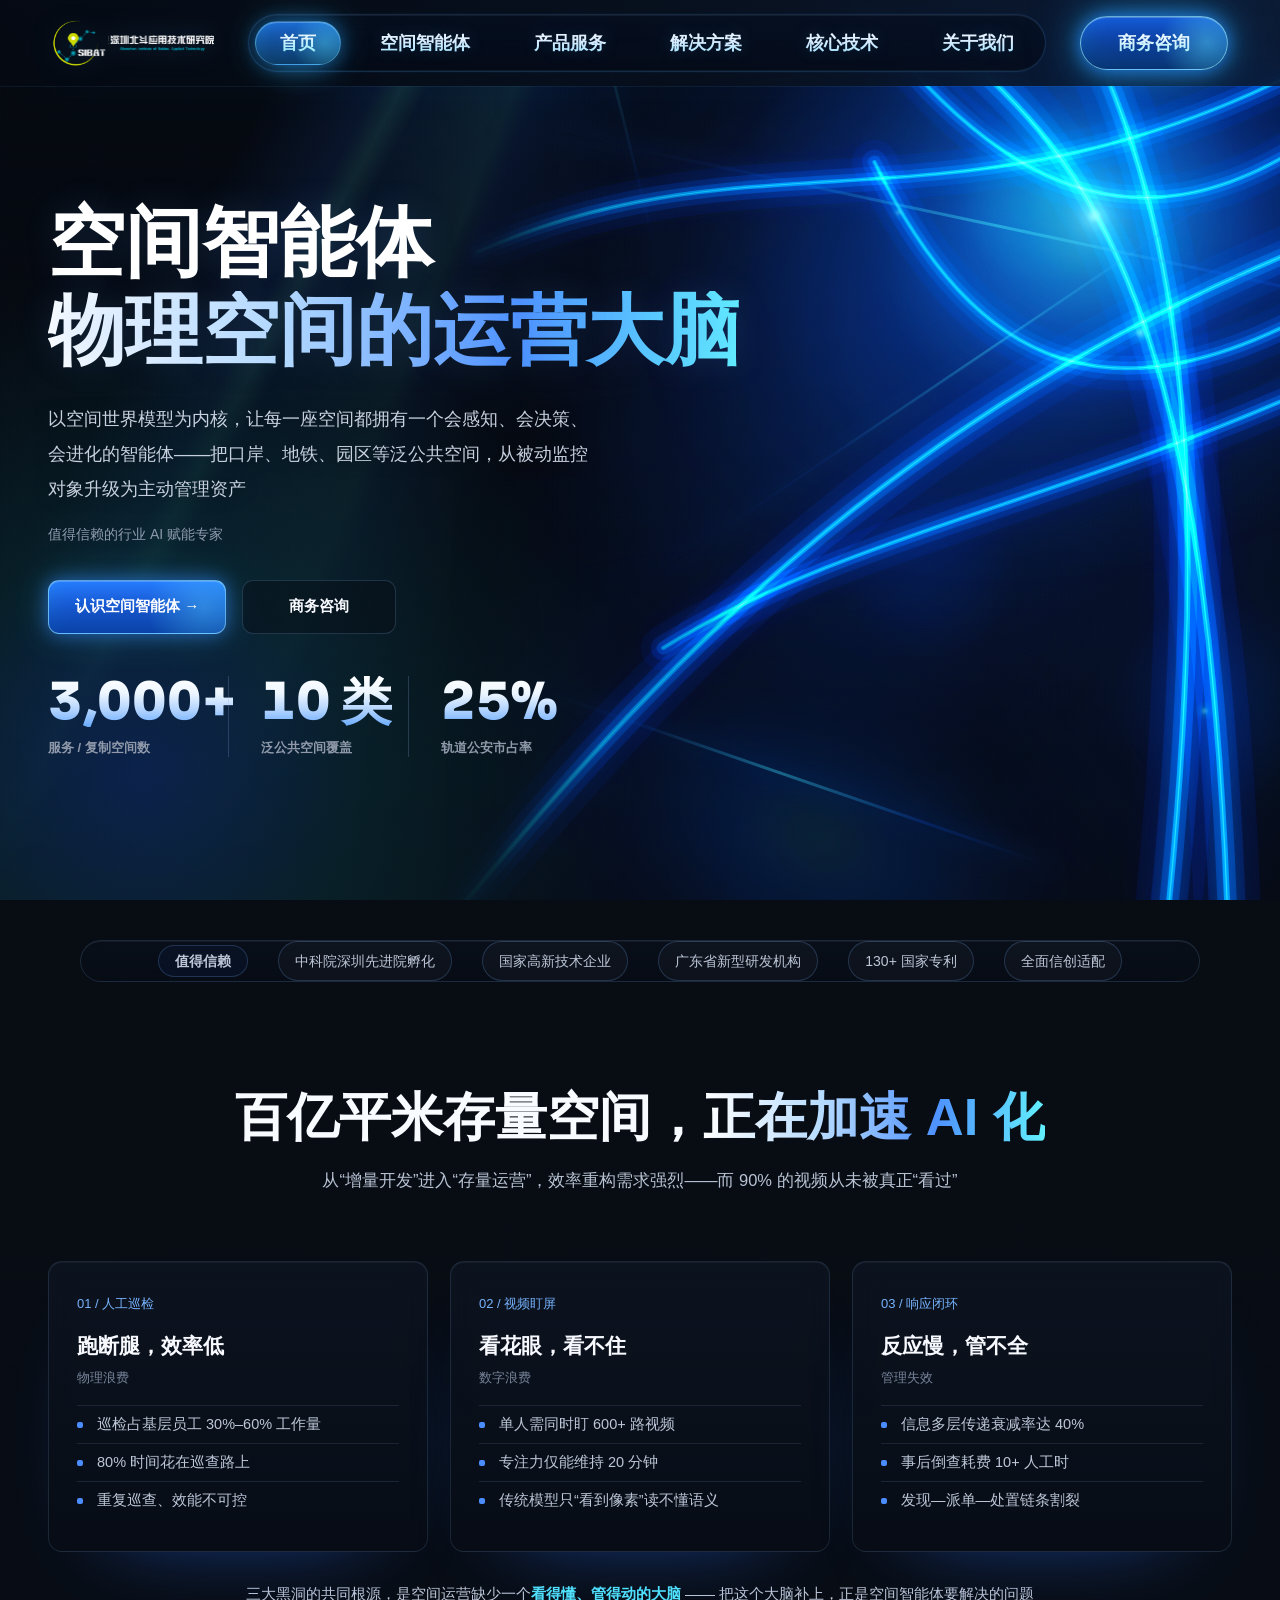
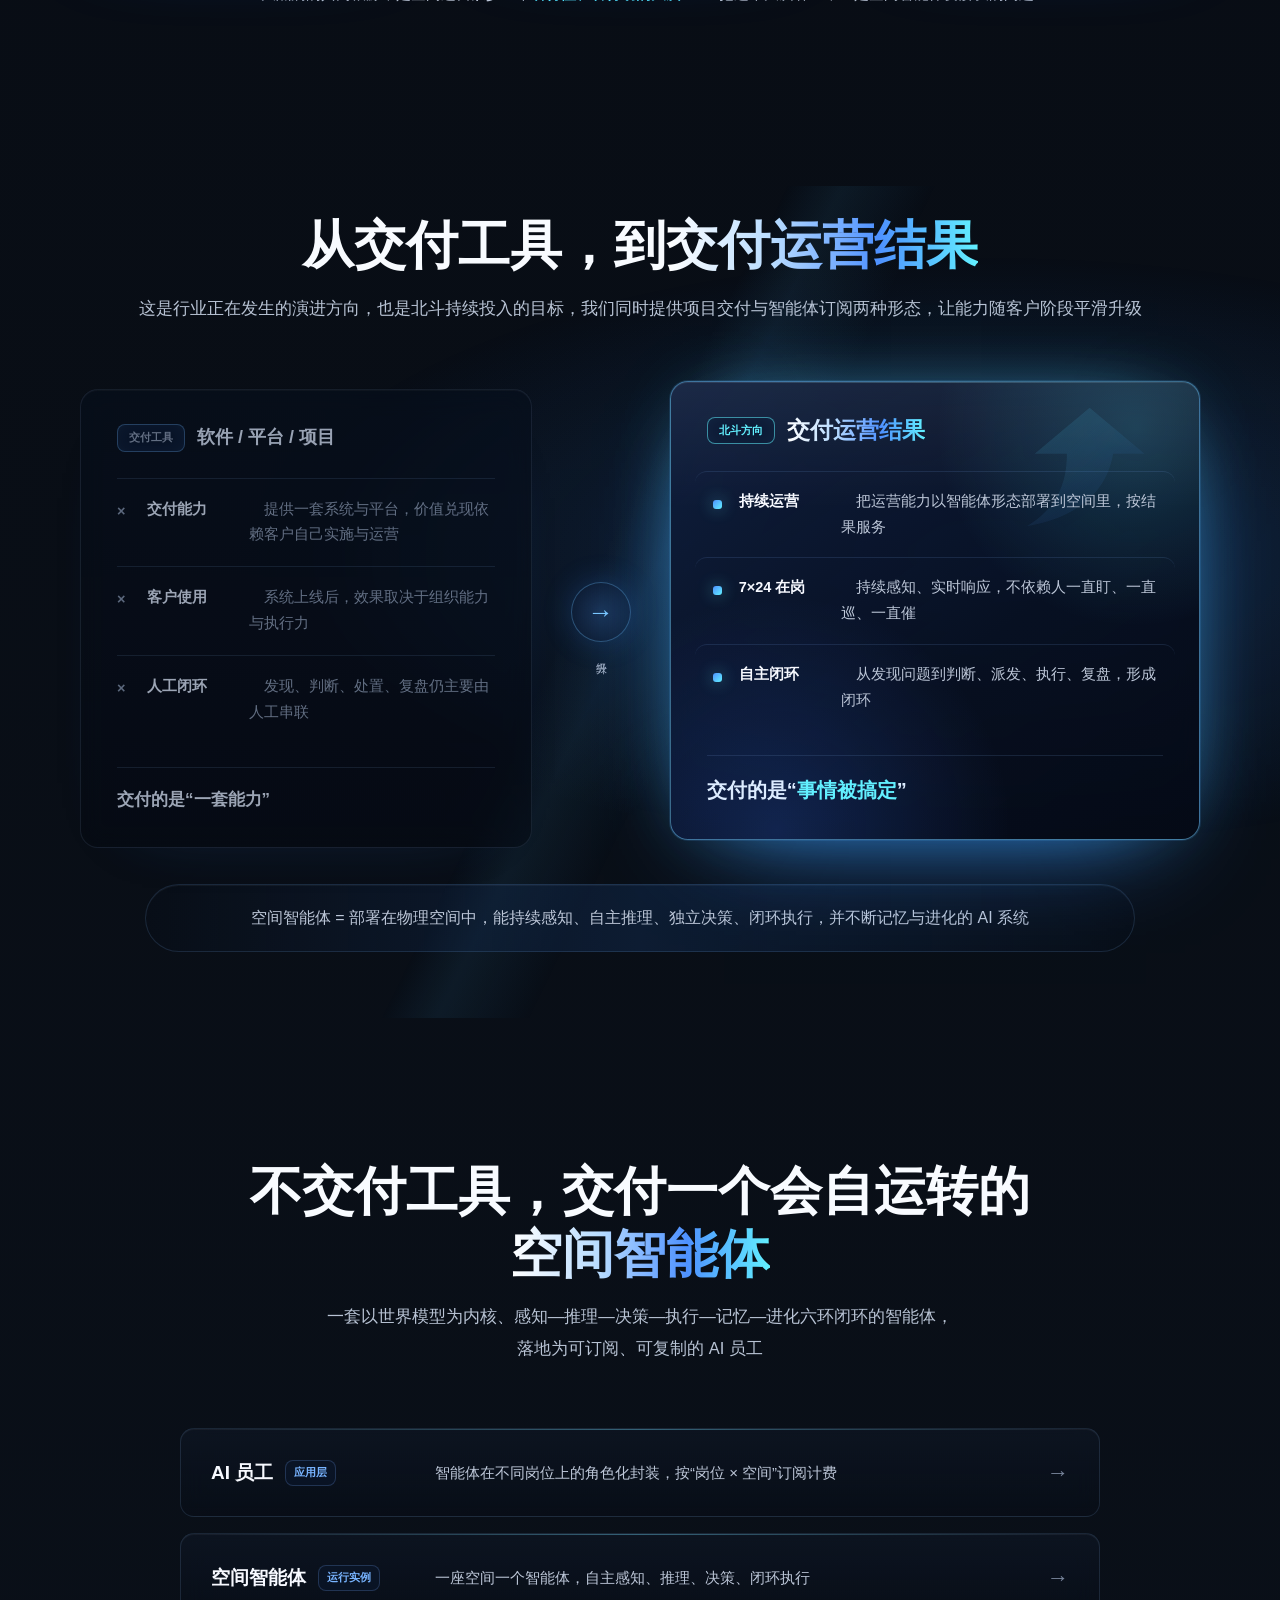
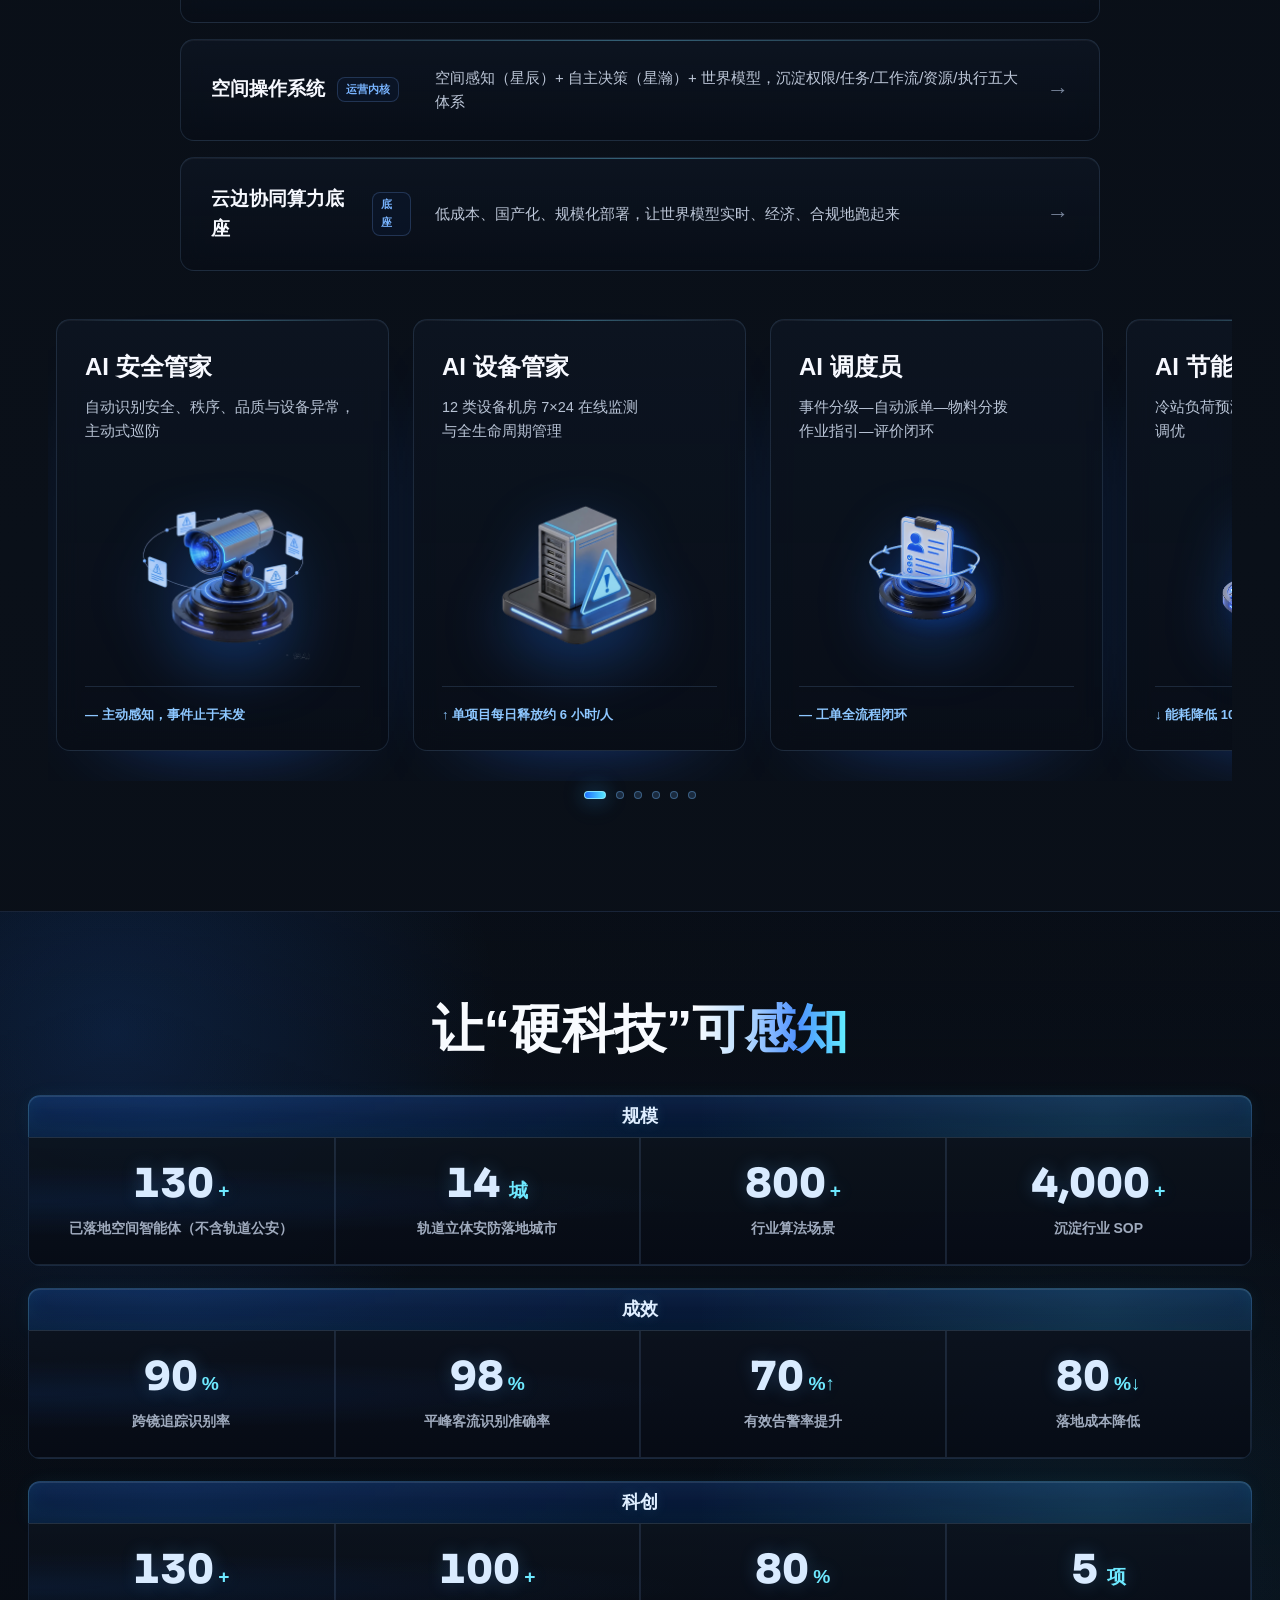
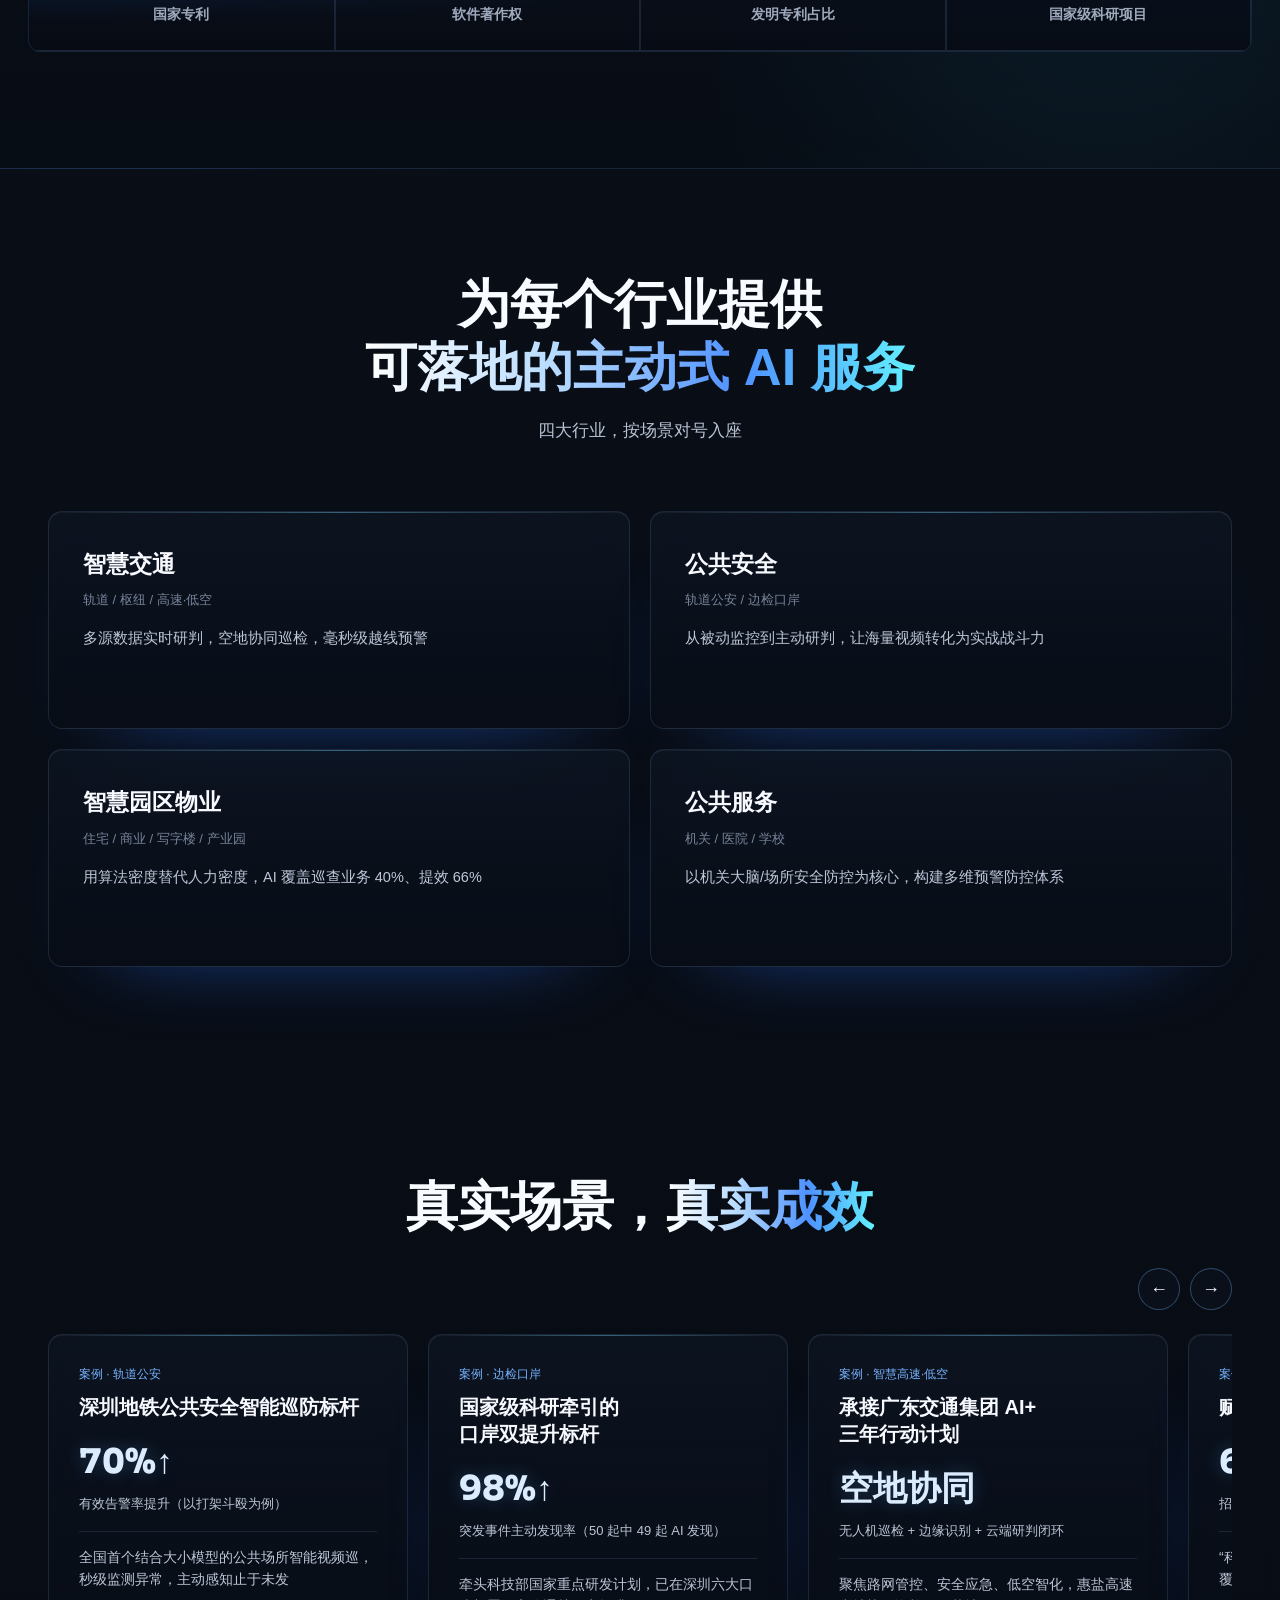
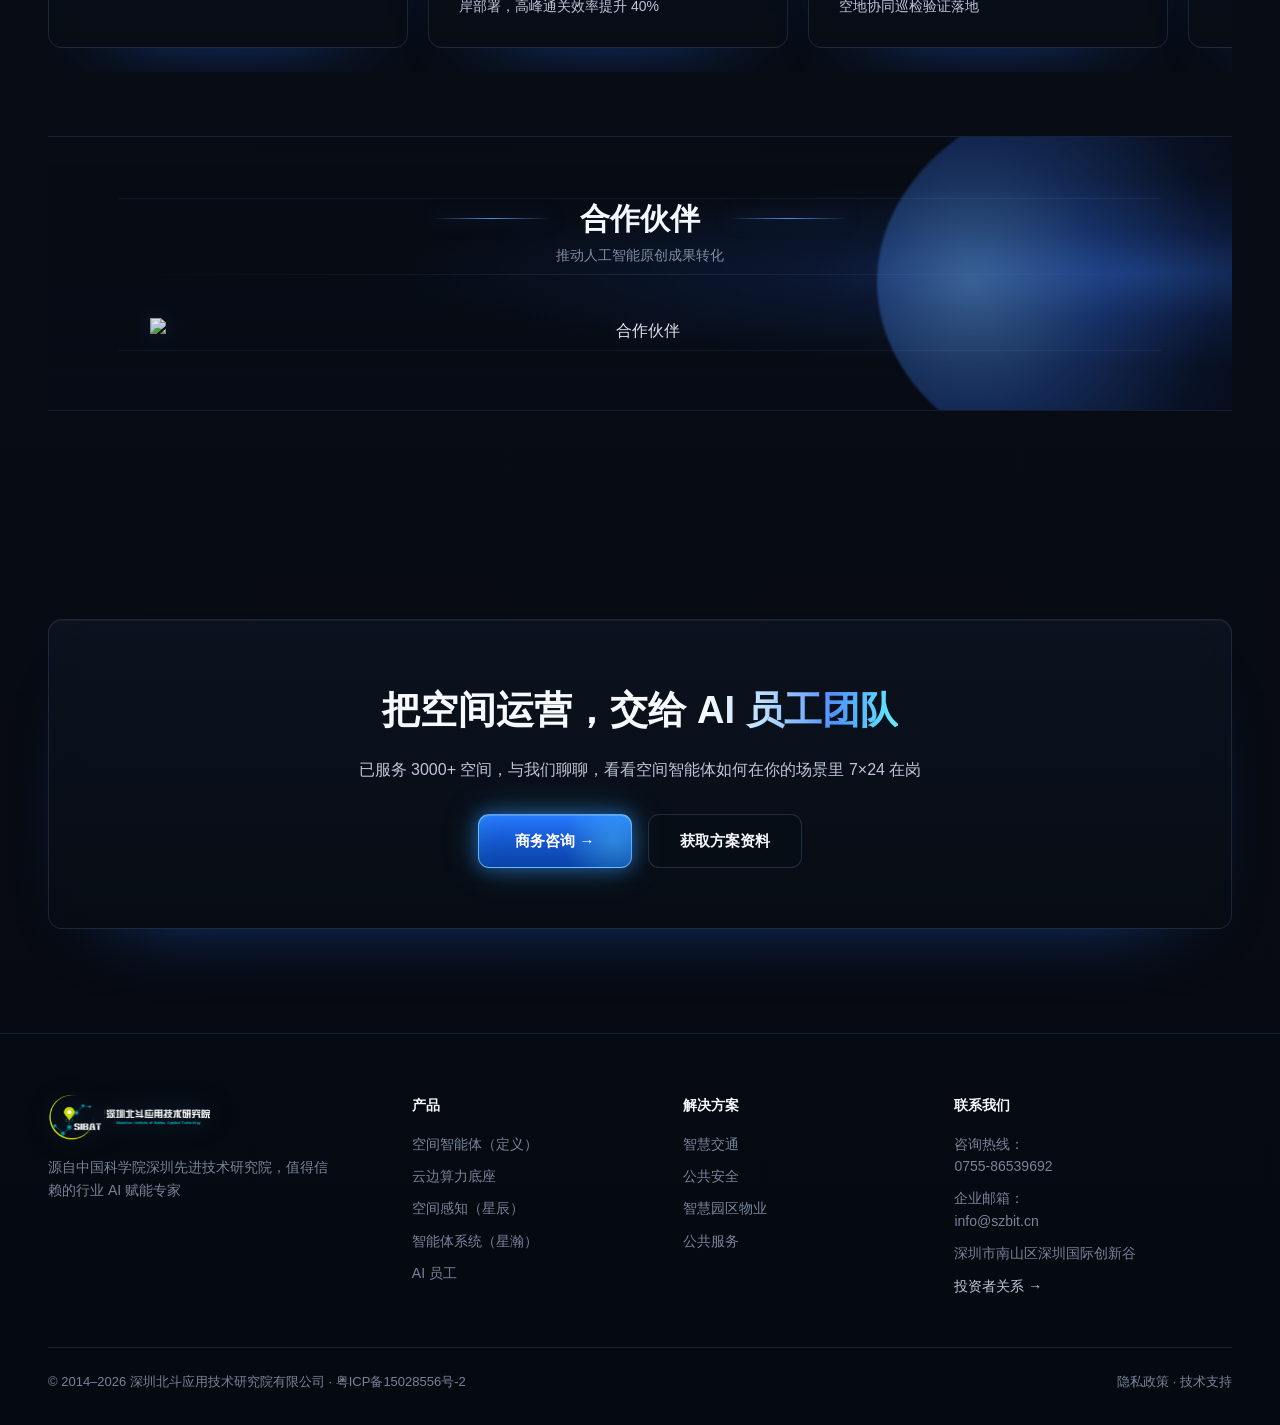
==== index.html @ fc3422ca "Restore partner logo colors" ====
<!DOCTYPE html>
<html lang="zh-CN">
<head>
<meta charset="UTF-8">
<meta name="viewport" content="width=device-width, initial-scale=1.0">
<title>北斗智能 · 空间智能体 | 值得信赖的行业 AI 赋能专家</title>
<meta name="description" content="北斗聚焦空间智能体与行业 AI 员工，面向智慧交通、公共安全、智慧园区物业、公共服务等场景，提供可落地的主动式空间运营智能服务">
<meta name="robots" content="index,follow">
<meta name="theme-color" content="#070b16">
<meta property="og:title" content="北斗智能 · 空间智能体">
<meta property="og:description" content="面向物理空间运营的 AI 生产力：感知、推理、决策、执行与持续进化">
<meta property="og:type" content="website">
<meta name="twitter:card" content="summary_large_image">
<link rel="preconnect" href="https://fonts.googleapis.com">
<link rel="preconnect" href="https://fonts.gstatic.com" crossorigin>
<link href="https://fonts.googleapis.com/css2?family=Noto+Sans+SC:wght@300;400;500;700;900&family=Sora:wght@400;600;700;800&family=JetBrains+Mono:wght@500;700&display=swap" rel="stylesheet">
<style>
:root{
  --bg:#070b16;
  --bg-2:#0b1224;
  --panel:#0e1730;
  --panel-2:#111c3a;
  --line:rgba(120,150,220,.14);
  --line-2:rgba(120,150,220,.28);
  --ink:#eaf0ff;
  --ink-soft:#9fb0d4;
  --ink-dim:#6b7ba3;
  --blue:#3b7bff;
  --blue-2:#5c9bff;
  --cyan:#22d3ee;
  --glow:rgba(59,123,255,.55);
  --glow-cy:rgba(34,211,238,.45);
  --maxw:1200px;
}
*{margin:0;padding:0;box-sizing:border-box}
html{scroll-behavior:smooth}
body{
  background:var(--bg);
  color:var(--ink);
  font-family:'Noto Sans SC',sans-serif;
  line-height:1.6;
  overflow-x:hidden;
  -webkit-font-smoothing:antialiased;
}
h1,h2,h3,.display{font-family:'Sora','Noto Sans SC',sans-serif;}
.mono{font-family:'JetBrains Mono',monospace;}
a{color:inherit;text-decoration:none}
.wrap{max-width:var(--maxw);margin:0 auto;padding:0 28px}

/* ambient background */
.ambient{position:fixed;inset:0;z-index:0;pointer-events:none;overflow:hidden}
.ambient .orb{position:absolute;border-radius:50%;filter:blur(90px);opacity:.5}
.orb.a{width:620px;height:620px;background:radial-gradient(circle,rgba(59,123,255,.45),transparent 60%);top:-180px;left:-120px}
.orb.b{width:520px;height:520px;background:radial-gradient(circle,rgba(34,211,238,.30),transparent 60%);top:240px;right:-160px}
.grid-bg{position:fixed;inset:0;z-index:0;pointer-events:none;
  background-image:linear-gradient(var(--line) 1px,transparent 1px),linear-gradient(90deg,var(--line) 1px,transparent 1px);
  background-size:64px 64px;mask-image:radial-gradient(ellipse 90% 60% at 50% 0%,#000 30%,transparent 80%);
  opacity:.5}
.content{position:relative;z-index:2}

/* nav */
nav{position:fixed;top:0;left:0;right:0;z-index:50;transition:.35s;
  border-bottom:1px solid transparent}
nav.scrolled{background:rgba(7,11,22,.82);backdrop-filter:blur(16px);border-bottom:1px solid var(--line)}
.nav-in{display:flex;align-items:center;justify-content:space-between;height:72px}
.logo{display:flex;align-items:center;gap:12px;font-family:'Sora';font-weight:800;font-size:20px;letter-spacing:.5px}
.logo .mark{width:34px;height:34px;position:relative;display:grid;place-items:center}
.logo .mark svg{width:34px;height:34px;filter:drop-shadow(0 0 8px var(--glow))}
.logo-img{display:block;width:auto;height:48px;max-width:min(254px,42vw);object-fit:contain}
.logo small{font-size:11px;color:var(--ink-dim);font-weight:500;letter-spacing:2px;font-family:'JetBrains Mono'}
.nav-links{display:flex;gap:34px;align-items:center}
.nav-links a{font-size:15px;color:var(--ink-soft);transition:.2s;position:relative;font-weight:500;cursor:pointer}
.nav-links a:hover{color:var(--ink)}
.nav-links a::after{content:"";position:absolute;left:0;bottom:-6px;height:2px;width:0;background:linear-gradient(90deg,var(--blue),var(--cyan));transition:.25s}
.nav-links a:hover::after{width:100%}
.btn{display:inline-flex;align-items:center;gap:8px;font-family:'Sora';font-weight:600;border-radius:10px;cursor:pointer;border:none;transition:.25s;font-size:15px}
.btn:focus-visible,a:focus-visible,input:focus-visible,select:focus-visible{outline:2px solid var(--cyan);outline-offset:3px}
.btn-primary{background:linear-gradient(135deg,var(--blue),#2b5fd6);color:#fff;padding:11px 22px;box-shadow:0 0 0 1px rgba(92,155,255,.4),0 8px 30px -8px var(--glow)}
.btn-primary:hover{transform:translateY(-2px);box-shadow:0 0 0 1px rgba(92,155,255,.6),0 14px 40px -8px var(--glow)}
.btn-ghost{background:rgba(255,255,255,.04);color:var(--ink);padding:11px 22px;border:1px solid var(--line-2)}
.btn-ghost:hover{background:rgba(255,255,255,.08);border-color:var(--blue-2)}
.nav-cta{display:flex;gap:14px;align-items:center}

/* hero */
.hero{position:relative;padding:170px 0 90px;min-height:96vh;display:flex;align-items:center}
.hero-grid{display:grid;grid-template-columns:1.05fr .95fr;gap:50px;align-items:center;width:100%}
.eyebrow{display:inline-flex;align-items:center;gap:10px;font-family:'JetBrains Mono';font-size:12.5px;letter-spacing:1px;color:var(--cyan);
  border:1px solid var(--line-2);padding:7px 14px;border-radius:100px;background:rgba(34,211,238,.06);margin-bottom:26px}
.eyebrow .dot{width:7px;height:7px;border-radius:50%;background:var(--cyan);box-shadow:0 0 10px var(--glow-cy);animation:pulse 2s infinite}
@keyframes pulse{0%,100%{opacity:1}50%{opacity:.35}}
.hero h1{font-size:clamp(38px,5vw,62px);line-height:1.08;font-weight:800;letter-spacing:-.5px}
.hero h1 .grad{background:linear-gradient(120deg,#fff 10%,var(--blue-2) 55%,var(--cyan));-webkit-background-clip:text;background-clip:text;color:transparent}
.hero .sub{font-size:18px;color:var(--ink-soft);margin:26px 0 12px;max-width:540px;line-height:1.75}
.hero .slogan{font-family:'JetBrains Mono';color:var(--ink-dim);font-size:14px;letter-spacing:1px;margin-bottom:34px}
.hero-cta{display:flex;gap:16px;flex-wrap:wrap}
.hero-stats{display:flex;gap:34px;margin-top:46px;padding-top:28px;border-top:1px solid var(--line)}
.hero-stats .s b{font-family:'Sora';font-size:30px;font-weight:800;display:block;background:linear-gradient(120deg,#fff,var(--blue-2));-webkit-background-clip:text;background-clip:text;color:transparent}
.hero-stats .s span{font-size:13px;color:var(--ink-dim)}

/* hero visual — engine diagram */
.engine{position:relative;aspect-ratio:1;max-width:480px;margin-left:auto}
.engine .ring{position:absolute;inset:0;border-radius:50%;border:1px solid var(--line-2)}
.engine .ring.r2{inset:48px;border-style:dashed;animation:spin 38s linear infinite}
.engine .ring.r3{inset:96px;border-color:rgba(34,211,238,.2);animation:spin 26s linear infinite reverse}
@keyframes spin{to{transform:rotate(360deg)}}
.engine .core{position:absolute;inset:140px;border-radius:50%;
  background:radial-gradient(circle at 35% 30%,var(--panel-2),#0a1228 80%);
  border:1px solid var(--line-2);display:grid;place-content:center;text-align:center;
  box-shadow:inset 0 0 40px rgba(59,123,255,.25),0 0 60px -10px var(--glow)}
.engine .core b{font-family:'Sora';font-weight:800;font-size:22px;display:block}
.engine .core span{font-size:12px;color:var(--cyan);font-family:'JetBrains Mono'}
.node{position:absolute;display:flex;flex-direction:column;align-items:center;gap:6px;width:88px;text-align:center}
.node .chip{width:54px;height:54px;border-radius:14px;background:var(--panel);border:1px solid var(--line-2);display:grid;place-items:center;
  box-shadow:0 8px 24px -10px rgba(0,0,0,.6);transition:.3s}
.node .chip svg{width:26px;height:26px;stroke:var(--blue-2)}
.node:hover .chip{border-color:var(--cyan);box-shadow:0 0 24px -4px var(--glow-cy);transform:translateY(-3px)}
.node small{font-size:12px;color:var(--ink-soft)}
.node.n1{top:-6px;left:50%;transform:translateX(-50%)}
.node.n2{top:24%;right:-26px}
.node.n3{bottom:24%;right:-26px}
.node.n4{bottom:-6px;left:50%;transform:translateX(-50%)}
.node.n5{bottom:24%;left:-26px}
.node.n6{top:24%;left:-26px}

/* sections */
section{padding:92px 0;position:relative}
.sec-head{text-align:center;max-width:720px;margin:0 auto 56px}
.sec-tag{font-family:'JetBrains Mono';font-size:13px;letter-spacing:2px;color:var(--cyan);text-transform:uppercase;margin-bottom:16px;display:block}
.sec-head h2{font-size:clamp(28px,3.4vw,40px);font-weight:800;letter-spacing:-.5px;line-height:1.2}
.sec-head p{color:var(--ink-soft);margin-top:16px;font-size:16.5px}
.eyebrow,.sec-tag,.section-label,.def-card .dlabel{display:none!important}

/* trust bar */
.trust{padding:38px 0;border-top:1px solid var(--line);border-bottom:1px solid var(--line);background:rgba(11,18,36,.5)}
.trust-row{display:flex;flex-wrap:wrap;gap:14px 30px;align-items:center;justify-content:center}
.trust .label{font-family:'JetBrains Mono';font-size:12px;color:var(--ink-dim);letter-spacing:1px;margin-right:8px}
.badge{font-size:14px;color:var(--ink-soft);padding:8px 16px;border:1px solid var(--line);border-radius:8px;background:rgba(255,255,255,.02);transition:.25s}
.badge:hover{border-color:var(--line-2);color:var(--ink);transform:translateY(-2px)}

/* problem cards */
.cards-3{display:grid;grid-template-columns:repeat(3,1fr);gap:22px}
.pcard{background:linear-gradient(180deg,var(--panel),var(--bg-2));border:1px solid var(--line);border-radius:18px;padding:32px 28px;transition:.3s;position:relative;overflow:hidden}
.pcard::before{content:"";position:absolute;top:0;left:0;right:0;height:2px;background:linear-gradient(90deg,var(--blue),var(--cyan));opacity:0;transition:.3s}
.pcard:hover{border-color:var(--line-2);transform:translateY(-4px)}
.pcard:hover::before{opacity:1}
.pcard .num{font-family:'JetBrains Mono';font-size:13px;color:var(--cyan)}
.pcard h3{font-size:21px;margin:14px 0 6px;font-weight:700}
.pcard .role{font-size:13px;color:var(--ink-dim);margin-bottom:16px}
.pcard ul{list-style:none}
.pcard li{font-size:14.5px;color:var(--ink-soft);padding:7px 0 7px 20px;position:relative;border-top:1px solid var(--line)}
.pcard li::before{content:"";position:absolute;left:0;top:16px;width:6px;height:6px;border-radius:50%;background:var(--blue)}
.market-note{margin-top:30px;text-align:center;font-size:15px;color:var(--ink-soft)}
.market-note b{color:var(--cyan);font-family:'JetBrains Mono'}

/* products — 4 layer stack */
.stack{display:flex;flex-direction:column;gap:16px;max-width:920px;margin:0 auto}
.layer{display:grid;grid-template-columns:200px 1fr auto;gap:24px;align-items:center;
  background:linear-gradient(100deg,var(--panel),var(--bg-2));border:1px solid var(--line);border-radius:16px;padding:26px 30px;transition:.3s;cursor:pointer}
.layer:hover{border-color:var(--blue);transform:translateX(6px);box-shadow:-8px 0 40px -16px var(--glow)}
.layer .lname{font-family:'Sora';font-weight:700;font-size:19px;display:flex;align-items:center;gap:12px}
.layer .lname .tag{font-family:'JetBrains Mono';font-size:11px;color:var(--cyan);border:1px solid var(--line-2);padding:3px 8px;border-radius:6px}
.layer .ldesc{color:var(--ink-soft);font-size:15px}
.layer .larrow{color:var(--ink-dim);font-size:22px;transition:.3s}
.layer:hover .larrow{color:var(--cyan);transform:translateX(4px)}

/* AI employees */
.emp-grid{display:flex;gap:22px;margin-top:36px;overflow-x:auto;scroll-snap-type:x mandatory;padding:6px 2px 26px;scrollbar-width:none;-webkit-overflow-scrolling:touch;cursor:grab}
.emp-grid.dragging{cursor:grabbing;scroll-snap-type:none}
.emp-grid::-webkit-scrollbar{display:none}
.emp{flex:0 0 clamp(300px,25vw,350px);min-height:410px;background:linear-gradient(180deg,rgba(10,20,40,.84),rgba(4,10,22,.88));border:1px solid var(--line);border-radius:16px;padding:28px 28px 24px;transition:.3s;position:relative;overflow:hidden;scroll-snap-align:start;display:flex;flex-direction:column}
.emp::before{content:"";position:absolute;left:24px;right:24px;top:0;height:1px;background:linear-gradient(90deg,transparent,rgba(99,210,255,.68),transparent);opacity:.45}
.emp::after{content:"";position:absolute;left:50%;top:48%;width:220px;height:90px;transform:translate(-50%,-50%);background:radial-gradient(circle,rgba(42,140,255,.22),transparent 68%);filter:blur(18px);pointer-events:none}
.emp:hover{border-color:var(--line-2);background:var(--panel-2);transform:translateY(-4px)}
.emp h4{font-size:22px;font-weight:800;margin-bottom:10px;position:relative;z-index:1}
.emp p{font-size:14.5px;color:var(--ink-soft);line-height:1.65;min-height:70px;position:relative;z-index:1}
.emp .emp-visual{height:172px;margin:10px -18px 0;display:flex;align-items:flex-end;justify-content:center;position:relative;z-index:1}
.emp .emp-visual img{max-width:100%;max-height:172px;object-fit:contain;display:block;filter:drop-shadow(0 18px 28px rgba(23,99,255,.28))}
.emp .gain{margin-top:auto;padding-top:18px;border-top:1px solid var(--line);font-family:'JetBrains Mono';font-size:13px;color:var(--blue-2);font-weight:700;position:relative;z-index:1}

/* metrics */
.metrics{background:linear-gradient(180deg,var(--bg-2),var(--bg));border-top:1px solid var(--line);border-bottom:1px solid var(--line)}
.mgroup-title{font-family:'JetBrains Mono';font-size:13px;letter-spacing:2px;color:var(--ink-dim);text-transform:uppercase;margin:0 0 18px}
.mgrid{display:grid;grid-template-columns:repeat(4,1fr);gap:1px;background:var(--line);border:1px solid var(--line);border-radius:16px;overflow:hidden;margin-bottom:28px}
.mcell{background:var(--bg);padding:30px 24px;transition:.3s}
.mcell:hover{background:var(--panel)}
.mcell .v{font-family:'Sora';font-weight:800;font-size:38px;line-height:1;background:linear-gradient(120deg,#fff,var(--blue-2));-webkit-background-clip:text;background-clip:text;color:transparent}
.mcell .v .u{font-size:20px;-webkit-text-fill-color:var(--cyan)}
.mcell .l{font-size:13.5px;color:var(--ink-soft);margin-top:10px}

/* solutions */
.sol-grid{display:grid;grid-template-columns:repeat(2,1fr);gap:20px}
.sol{position:relative;border:1px solid var(--line);border-radius:18px;padding:34px;overflow:hidden;transition:.35s;background:var(--panel);min-height:180px;cursor:pointer}
.sol::after{content:"";position:absolute;inset:0;background:radial-gradient(circle at 100% 0%,rgba(59,123,255,.16),transparent 55%);opacity:0;transition:.35s}
.sol:hover{transform:translateY(-4px);border-color:var(--line-2)}
.sol:hover::after{opacity:1}
.sol .sname{font-family:'Sora';font-size:23px;font-weight:700;margin-bottom:8px}
.sol .stags{font-size:13px;color:var(--ink-dim);font-family:'JetBrains Mono';margin-bottom:16px}
.sol .sgain{font-size:14.5px;color:var(--ink-soft);max-width:90%}
.sol .more{margin-top:20px;font-size:14px;color:var(--cyan);display:inline-flex;gap:6px;align-items:center;opacity:0;transform:translateX(-6px);transition:.3s}
.sol:hover .more{opacity:1;transform:translateX(0)}

/* cases carousel */
.cases{position:relative}
.case-track{display:flex;gap:20px;overflow-x:auto;scroll-snap-type:x mandatory;padding:6px 4px 24px;scrollbar-width:none}
.case-track::-webkit-scrollbar{display:none}
.ccard{scroll-snap-align:start;flex:0 0 360px;background:linear-gradient(180deg,var(--panel),var(--bg-2));border:1px solid var(--line);border-radius:18px;padding:30px;transition:.3s}
.ccard:hover{border-color:var(--blue);box-shadow:0 20px 50px -24px var(--glow)}
.ccard .ind{font-family:'JetBrains Mono';font-size:12px;color:var(--cyan);letter-spacing:1px}
.ccard h4{font-size:20px;font-weight:700;margin:10px 0 14px;line-height:1.35}
.ccard .big{font-family:'Sora';font-weight:800;font-size:34px;background:linear-gradient(120deg,#fff,var(--blue-2));-webkit-background-clip:text;background-clip:text;color:transparent}
.ccard .bigl{font-size:13px;color:var(--ink-soft);margin:4px 0 16px}
.ccard p{font-size:14px;color:var(--ink-soft);border-top:1px solid var(--line);padding-top:14px}
.case-nav{display:flex;gap:10px;justify-content:flex-end;margin-bottom:18px}
.cbtn{width:42px;height:42px;border-radius:50%;border:1px solid var(--line-2);background:var(--panel);color:var(--ink);cursor:pointer;font-size:18px;transition:.25s}
.cbtn:hover{border-color:var(--cyan);color:var(--cyan)}
.partners{
  position:relative;
  margin-top:64px;
  padding:64px clamp(22px,5vw,72px) 58px;
  text-align:center;
  overflow:hidden;
  border-top:1px solid rgba(110,155,240,.16);
  border-bottom:1px solid rgba(110,155,240,.12);
  background:
    radial-gradient(ellipse at 92% 50%,rgba(60,128,255,.30),rgba(33,91,210,.14) 22%,transparent 48%),
    linear-gradient(180deg,rgba(6,12,24,.22),rgba(6,12,24,.54));
}
.partners::before{
  content:"";
  position:absolute;
  inset:-20% auto -26% 70%;
  width:44%;
  min-width:360px;
  border-radius:50%;
  background:radial-gradient(circle at 18% 50%,rgba(110,179,255,.56),rgba(54,119,248,.36) 28%,rgba(26,61,154,.16) 52%,transparent 70%);
  filter:blur(1px);
  opacity:.78;
  pointer-events:none;
}
.partners::after{
  content:"";
  position:absolute;
  left:6%;
  right:6%;
  top:50%;
  height:1px;
  background:linear-gradient(90deg,transparent,rgba(151,190,255,.12),transparent);
  box-shadow:0 -76px 0 rgba(151,190,255,.08),0 76px 0 rgba(151,190,255,.08);
  pointer-events:none;
}
.partners .label{
  position:relative;
  display:inline-flex;
  align-items:center;
  gap:28px;
  margin-bottom:10px;
  color:#f3f8ff;
  font-size:30px;
  font-weight:800;
  line-height:1;
  letter-spacing:0!important;
}
.partners .label::before,
.partners .label::after{
  content:"";
  width:120px;
  height:1px;
  background:linear-gradient(90deg,transparent,rgba(97,158,255,.88),transparent);
  box-shadow:0 0 18px rgba(97,158,255,.55);
}
.partners .sub{
  position:relative;
  margin:0 0 44px;
  color:rgba(190,205,230,.66);
  font-size:14px;
}
.partner-frame-wrap{
  position:relative;
  max-width:1040px;
  margin:0 auto;
  padding:8px 0;
  z-index:1;
}
.partner-frame{
  display:block;
  width:min(100%,980px);
  margin:0 auto;
  opacity:.90;
  filter:drop-shadow(0 0 12px rgba(124,180,255,.18));
}
@media(max-width:760px){
  .partners{margin-top:42px;padding:48px 18px 44px}
  .partners::before{left:58%;width:78%;min-width:260px;opacity:.58}
  .partners .label{font-size:24px;gap:16px}
  .partners .label::before,
  .partners .label::after{width:54px}
  .partners .sub{margin-bottom:28px}
  .partner-frame{width:120%;max-width:none;margin-left:-10%}
}

/* CTA */
.cta-final{position:relative;overflow:hidden}
.cta-box{background:linear-gradient(120deg,var(--panel-2),#0a1228);border:1px solid var(--line-2);border-radius:24px;padding:60px;text-align:center;position:relative;overflow:hidden}
.cta-box::before{content:"";position:absolute;width:400px;height:400px;background:radial-gradient(circle,var(--glow),transparent 60%);top:-150px;left:50%;transform:translateX(-50%);filter:blur(40px)}
.cta-box h2{font-size:clamp(26px,3vw,38px);font-weight:800;position:relative}
.cta-box p{color:var(--ink-soft);margin:16px 0 30px;font-size:16px;position:relative}
.cta-box .hero-cta{justify-content:center;position:relative}

/* footer */
footer{border-top:1px solid var(--line);padding:60px 0 32px;background:var(--bg-2)}
.foot-grid{display:grid;grid-template-columns:1.4fr 1fr 1fr 1.2fr;gap:40px;margin-bottom:40px}
.foot-grid h5{font-size:14px;color:var(--ink);margin-bottom:16px;font-family:'Sora'}
.foot-grid a,.foot-grid p{display:block;font-size:14px;color:var(--ink-dim);margin-bottom:10px;transition:.2s}
.foot-grid a:hover{color:var(--cyan)}
.foot-bot{border-top:1px solid var(--line);padding-top:24px;display:flex;justify-content:space-between;flex-wrap:wrap;gap:12px;font-size:13px;color:var(--ink-dim)}
.foot-bot a{color:var(--ink-dim)}
.ir-link{color:var(--ink-soft)!important}

/* reveal */
.reveal{opacity:0;transform:translateY(28px);transition:.7s cubic-bezier(.2,.7,.2,1)}
.reveal.in{opacity:1;transform:none}

/* modal */
.modal{position:fixed;inset:0;z-index:100;display:none;align-items:center;justify-content:center;padding:20px}
.modal.open{display:flex}
.modal-bg{position:absolute;inset:0;background:rgba(4,7,15,.8);backdrop-filter:blur(8px)}
.modal-card{position:relative;width:100%;max-width:480px;background:linear-gradient(180deg,var(--panel-2),var(--bg-2));border:1px solid var(--line-2);border-radius:20px;padding:38px;box-shadow:0 40px 80px -20px rgba(0,0,0,.7)}
.modal-card h3{font-size:24px;font-weight:800;margin-bottom:6px}
.modal-card .msub{color:var(--ink-soft);font-size:14.5px;margin-bottom:24px}
.field{margin-bottom:16px}
.field label{display:block;font-size:13px;color:var(--ink-soft);margin-bottom:7px}
.field input,.field select{width:100%;background:var(--bg);border:1px solid var(--line-2);border-radius:10px;padding:12px 14px;color:var(--ink);font-size:15px;font-family:inherit;transition:.2s}
.field input:focus,.field select:focus{outline:none;border-color:var(--blue);box-shadow:0 0 0 3px rgba(59,123,255,.15)}
.field input::placeholder{color:var(--ink-dim)}
.modal .btn-primary{width:100%;justify-content:center;margin-top:8px;padding:14px}
.modal-close{position:absolute;top:18px;right:18px;width:34px;height:34px;border-radius:50%;border:1px solid var(--line-2);background:transparent;color:var(--ink-soft);cursor:pointer;font-size:18px;transition:.2s}
.modal-close:hover{color:var(--ink);border-color:var(--ink-soft)}
.privacy{font-size:12px;color:var(--ink-dim);margin-top:14px;text-align:center}
.success{text-align:center;padding:20px 0}
.success .ok{width:64px;height:64px;border-radius:50%;background:rgba(34,211,238,.12);border:1px solid var(--cyan);display:grid;place-items:center;margin:0 auto 18px}
.success .ok svg{width:30px;height:30px;stroke:var(--cyan)}

@media(max-width:980px){
  .wrap{padding:0 22px}
  .nav-in{height:auto;min-height:66px;padding:10px 0;gap:10px;flex-wrap:wrap}
  .nav-links{display:flex;order:3;width:100%;gap:20px;overflow-x:auto;padding:4px 0 2px;scrollbar-width:none}
  .nav-links::-webkit-scrollbar{display:none}
  .nav-links a{white-space:nowrap;font-size:14px}
  .nav-cta .btn{padding:9px 15px;font-size:14px}
  .hero{padding-top:155px;min-height:auto}
  .phero{padding-top:145px}
  .subnav{top:112px}
  .hero-grid{grid-template-columns:1fr;gap:30px}
  .engine{max-width:380px;margin:0 auto}
  .cards-3{grid-template-columns:1fr}
  .emp{flex-basis:min(82vw,330px)}
  .mgrid,.sol-grid{grid-template-columns:repeat(2,1fr)}
  .foot-grid{grid-template-columns:1fr 1fr}
}
@media(max-width:560px){
  .wrap{padding:0 18px}
.logo{font-size:18px}
.logo-img{height:30px;max-width:min(300px,62vw)}
.logo small{display:none}
  .nav-cta{display:none}
  .nav-links{gap:16px}
  .hero{padding-top:135px}
  .hero h1{font-size:36px}
  .mgrid{grid-template-columns:1fr 1fr}
  .hero-stats{flex-wrap:wrap;gap:20px}
  .layer{grid-template-columns:1fr;gap:10px}
  .modal-card{padding:30px 22px;border-radius:16px}
}
.demo-banner{display:none}

/* ===== multi-page additions ===== */
.page{display:none;animation:fade .5s ease}
.page.active{display:block}
@keyframes fade{from{opacity:0;transform:translateY(10px)}to{opacity:1;transform:none}}
.noscript{position:relative;z-index:80;background:#111c3a;color:var(--ink);padding:12px 18px;text-align:center;font-size:14px}
.nav-links a.active{color:var(--ink)}
.nav-links a.active::after{width:100%}
/* page hero (inner pages) */
.phero{padding:150px 0 60px;position:relative}
.phero .eyebrow{margin-bottom:22px}
.phero h1{font-size:clamp(32px,4.2vw,52px);font-weight:800;line-height:1.12;letter-spacing:-.5px;max-width:880px}
.phero h1 .grad{background:linear-gradient(120deg,#fff 10%,var(--blue-2) 55%,var(--cyan));-webkit-background-clip:text;background-clip:text;color:transparent}
.phero .lead{font-size:18px;color:var(--ink-soft);margin-top:22px;max-width:680px;line-height:1.75}
.breadcrumb{font-family:'JetBrains Mono';font-size:12.5px;color:var(--ink-dim);margin-bottom:20px;letter-spacing:.5px}
.breadcrumb a{color:var(--ink-dim);cursor:pointer}.breadcrumb a:hover{color:var(--cyan)}
/* anchor sub-nav inside page */
.subnav{position:sticky;top:72px;z-index:40;background:rgba(7,11,22,.82);backdrop-filter:blur(14px);border-bottom:1px solid var(--line);margin-bottom:0}
.subnav-in{display:flex;gap:30px;height:56px;align-items:center;overflow-x:auto;scrollbar-width:none}
.subnav-in::-webkit-scrollbar{display:none}
.subnav a{font-size:14px;color:var(--ink-soft);white-space:nowrap;cursor:pointer;transition:.2s;font-family:'Sora'}
.subnav a:hover{color:var(--cyan)}
/* generic split block */
.split{display:grid;grid-template-columns:1fr 1fr;gap:50px;align-items:center}
.split.rev{direction:rtl}.split.rev>*{direction:ltr}
.panel{background:linear-gradient(180deg,var(--panel),var(--bg-2));border:1px solid var(--line);border-radius:18px;padding:34px}
.panel h3{font-size:22px;font-weight:700;margin-bottom:14px;font-family:'Sora'}
.feat-list{list-style:none}
.feat-list li{padding:13px 0 13px 28px;position:relative;border-top:1px solid var(--line);color:var(--ink-soft);font-size:15px}
.feat-list li:first-child{border-top:none}
.feat-list li::before{content:"";position:absolute;left:0;top:19px;width:8px;height:8px;border-radius:2px;background:linear-gradient(135deg,var(--blue),var(--cyan))}
.feat-list li b{color:var(--ink);font-weight:600}
/* spec table */
.spec{width:100%;border-collapse:collapse;border:1px solid var(--line);border-radius:14px;overflow:hidden}
.spec th,.spec td{padding:14px 18px;text-align:left;font-size:14.5px;border-bottom:1px solid var(--line)}
.spec th{background:var(--panel-2);color:var(--ink);font-family:'Sora';font-weight:600}
.spec td{color:var(--ink-soft)}
.spec tr:last-child td{border-bottom:none}
.spec .mono{color:var(--blue-2);font-size:13.5px}
/* product visual preview */
.shot-slot{border:1px dashed var(--line-2);border-radius:16px;background:
  repeating-linear-gradient(45deg,rgba(120,150,220,.03) 0 12px,transparent 12px 24px),var(--panel);
  display:grid;place-content:center;text-align:center;min-height:300px;color:var(--ink-dim);padding:30px}
.shot-slot .tag{font-family:'JetBrains Mono';font-size:12px;color:var(--cyan);margin-bottom:10px;letter-spacing:1px}
.shot-slot .desc{font-size:14px;max-width:360px;line-height:1.6}
/* 3-tech columns */
.tech3{display:grid;grid-template-columns:repeat(3,1fr);gap:20px}
.techcol{background:var(--panel);border:1px solid var(--line);border-radius:18px;padding:30px;transition:.3s}
.techcol:hover{border-color:var(--line-2);transform:translateY(-4px)}
.techcol .tnum{font-family:'JetBrains Mono';font-size:13px;color:var(--cyan)}
.techcol h3{font-size:19px;margin:12px 0 12px;font-weight:700}
.techcol p{font-size:14px;color:var(--ink-soft);margin-bottom:16px}
.techcol .chips{display:flex;flex-wrap:wrap;gap:8px}
.techcol .chips span{font-size:12px;color:var(--ink-soft);border:1px solid var(--line);padding:5px 10px;border-radius:7px;font-family:'JetBrains Mono'}
/* asset 4-grid */
.asset4{display:grid;grid-template-columns:repeat(4,1fr);gap:16px}
.acard{background:var(--panel);border:1px solid var(--line);border-radius:16px;padding:24px;text-align:center}
.acard .av{font-family:'Sora';font-weight:800;font-size:30px;background:linear-gradient(120deg,#fff,var(--blue-2));-webkit-background-clip:text;background-clip:text;color:transparent}
.acard .al{font-size:13px;color:var(--ink-soft);margin-top:8px}
/* shift: 卖工具 vs 卖结果 */
.shift{display:grid;grid-template-columns:1fr auto 1fr;gap:24px;align-items:stretch;max-width:1000px;margin:0 auto}
.shift .col{border-radius:18px;padding:30px 28px;border:1px solid var(--line)}
.shift .col.old{background:var(--bg-2)}
.shift .col.new{background:linear-gradient(135deg,var(--panel-2),#0a1228);border-color:var(--line-2);box-shadow:0 0 0 1px rgba(92,155,255,.18),0 20px 50px -28px var(--glow)}
.shift .col .ctitle{font-family:'Sora';font-weight:700;font-size:18px;margin-bottom:18px;display:flex;align-items:center;gap:10px}
.shift .col.old .ctitle{color:var(--ink-soft)}
.shift .col.new .ctitle{color:var(--ink)}
.shift .col .ctitle .pin{font-family:'JetBrains Mono';font-size:11px;padding:3px 9px;border-radius:6px;border:1px solid var(--line-2)}
.shift .col.old .pin{color:var(--ink-dim)}
.shift .col.new .pin{color:var(--cyan);border-color:rgba(34,211,238,.4)}
.shift .row{padding:14px 0 14px 24px;position:relative;border-top:1px solid var(--line);font-size:14.5px}
.shift .row:first-of-type{border-top:none}
.shift .col.old .row{color:var(--ink-dim)}
.shift .col.new .row{color:var(--ink-soft)}
.shift .row b{font-weight:600}
.shift .col.old .row b{color:var(--ink-soft)}
.shift .col.new .row b{color:var(--ink)}
.shift .col.old .row::before{content:"×";position:absolute;left:0;top:13px;color:var(--ink-dim);font-weight:700}
.shift .col.new .row::before{content:"";position:absolute;left:2px;top:20px;width:8px;height:8px;border-radius:2px;background:linear-gradient(135deg,var(--blue),var(--cyan))}
.shift .col .foot{margin-top:20px;padding-top:16px;border-top:1px solid var(--line);font-family:'Sora';font-weight:700;font-size:15px}
.shift .col.old .foot{color:var(--ink-soft)}
.shift .col.new .foot{color:var(--cyan)}
.shift .arrow{display:flex;flex-direction:column;align-items:center;justify-content:center;gap:8px;color:var(--ink-dim)}
.shift .arrow .ar{font-size:26px;color:var(--blue-2)}
.shift .arrow small{font-family:'JetBrains Mono';font-size:11px;writing-mode:vertical-rl;letter-spacing:2px}
.shift-note{text-align:center;margin-top:30px;font-size:16px;color:var(--ink-soft)}
.shift-note b{color:var(--cyan)}
@media(max-width:760px){.shift{grid-template-columns:1fr}.shift .arrow{flex-direction:row}.shift .arrow small{writing-mode:horizontal-tb}}

/* ===== 空间智能体定义页 ===== */
/* 定义大卡 */
.def-card{background:linear-gradient(135deg,var(--panel-2),#0a1228);border:1px solid var(--line-2);border-radius:22px;padding:44px;position:relative;overflow:hidden;box-shadow:0 0 0 1px rgba(92,155,255,.18),0 30px 70px -30px var(--glow)}
.def-card::before{content:"";position:absolute;width:420px;height:420px;background:radial-gradient(circle,var(--glow),transparent 62%);top:-180px;right:-120px;filter:blur(40px);opacity:.6}
.def-card .dlabel{font-family:'JetBrains Mono';font-size:13px;letter-spacing:2px;color:var(--cyan);position:relative}
.def-card .dtext{font-size:21px;line-height:1.85;color:var(--ink);margin-top:16px;position:relative;max-width:920px}
.def-card .dtext b{color:var(--blue-2);font-weight:700}
/* 视频AI vs 空间智能体 对比 */
.vs-row{display:grid;grid-template-columns:1fr auto 1fr;gap:24px;align-items:center;margin-top:30px}
.vs-box{border:1px solid var(--line);border-radius:16px;padding:26px 28px}
.vs-box.dim{background:var(--bg-2)}
.vs-box.hot{background:linear-gradient(135deg,var(--panel-2),#0a1228);border-color:var(--line-2)}
.vs-box .vk{font-family:'JetBrains Mono';font-size:12px;letter-spacing:1px;margin-bottom:12px}
.vs-box.dim .vk{color:var(--ink-dim)}
.vs-box.hot .vk{color:var(--cyan)}
.vs-box .vq{font-size:17px;line-height:1.7}
.vs-box.dim .vq{color:var(--ink-soft)}
.vs-box.hot .vq{color:var(--ink)}
.vs-mid{font-family:'Sora';font-weight:800;font-size:20px;color:var(--blue-2)}
/* 六环大图 */
.hex{position:relative;width:100%;max-width:560px;aspect-ratio:1;margin:0 auto}
.hex .hcore{position:absolute;inset:36%;border-radius:50%;background:radial-gradient(circle at 35% 30%,var(--panel-2),#0a1228 80%);border:1px solid var(--line-2);display:grid;place-content:center;text-align:center;box-shadow:inset 0 0 50px rgba(59,123,255,.3),0 0 80px -10px var(--glow);animation:breathe 4s ease-in-out infinite}
@keyframes breathe{0%,100%{box-shadow:inset 0 0 50px rgba(59,123,255,.3),0 0 70px -14px var(--glow)}50%{box-shadow:inset 0 0 60px rgba(59,123,255,.45),0 0 110px -6px var(--glow)}}
.hex .hcore b{font-family:'Sora';font-weight:800;font-size:22px;display:block;color:var(--ink)}
.hex .hcore span{font-size:11px;color:var(--cyan);font-family:'JetBrains Mono';letter-spacing:1px}
.hex .hring{position:absolute;inset:8%;border-radius:50%;border:1px dashed var(--line-2);animation:spin 60s linear infinite}
.hex svg.flow{position:absolute;inset:0;width:100%;height:100%;pointer-events:none}
.hex .hnode{position:absolute;width:108px;margin-left:-54px;margin-top:-38px;text-align:center}
.hex .hnode .hchip{width:58px;height:58px;border-radius:16px;margin:0 auto 8px;background:var(--panel);border:1px solid var(--line-2);display:grid;place-items:center;box-shadow:0 10px 30px -12px rgba(0,0,0,.6);transition:.3s}
.hex .hnode .hchip svg{width:27px;height:27px;stroke:var(--blue-2)}
.hex .hnode:hover .hchip{border-color:var(--cyan);box-shadow:0 0 30px -4px var(--glow-cy);transform:translateY(-3px)}
.hex .hnode .hl{font-size:14px;font-weight:700;color:var(--ink)}
.hex .hnode .hr{font-family:'JetBrains Mono';font-size:10px;margin-top:2px}
.hex .hnode .hr.moat{color:var(--cyan)}
.hex .hnode .hr.base{color:var(--ink-dim)}
.hex-legend{display:flex;gap:24px;justify-content:center;margin-top:24px;flex-wrap:wrap}
.hex-legend span{font-size:13px;color:var(--ink-soft);display:inline-flex;align-items:center;gap:8px}
.hex-legend i{width:10px;height:10px;border-radius:3px;display:inline-block}
/* Space OS 架构层 */
.osarch{display:flex;flex-direction:column;gap:12px;max-width:980px;margin:0 auto}
.oslayer{display:grid;grid-template-columns:200px 1fr 150px;gap:20px;align-items:center;border:1px solid var(--line);border-radius:14px;padding:22px 26px;transition:.3s;position:relative;overflow:hidden}
.oslayer.app{background:linear-gradient(100deg,rgba(34,211,238,.08),var(--bg-2))}
.oslayer.agent{background:linear-gradient(100deg,rgba(59,123,255,.10),var(--bg-2))}
.oslayer.core{background:linear-gradient(100deg,var(--panel-2),#0a1228);border-color:var(--line-2);box-shadow:0 0 0 1px rgba(92,155,255,.18)}
.oslayer.compute{background:linear-gradient(100deg,var(--panel),var(--bg-2))}
.oslayer:hover{transform:translateX(5px);border-color:var(--blue)}
.oslayer .oname{font-family:'Sora';font-weight:700;font-size:17px;color:var(--ink)}
.oslayer .oname small{display:block;font-family:'JetBrains Mono';font-size:11px;color:var(--ink-dim);margin-top:4px;letter-spacing:.5px}
.oslayer .odesc{font-size:14px;color:var(--ink-soft);line-height:1.6}
.oslayer .owho{font-family:'JetBrains Mono';font-size:12px;color:var(--cyan);text-align:right}
.oslayer.core .oname{color:#fff}
.os-moat{margin-top:18px;text-align:center;font-size:15px;color:var(--ink-soft)}
.os-moat b{color:var(--cyan)}
/* 六层能力底座网格 */
.cap6{display:grid;grid-template-columns:repeat(3,1fr);gap:16px;margin-top:8px}
.capcard{background:var(--panel);border:1px solid var(--line);border-radius:16px;padding:24px;transition:.3s}
.capcard:hover{border-color:var(--line-2);transform:translateY(-4px)}
.capcard .cn{font-family:'JetBrains Mono';font-size:12px;color:var(--cyan)}
.capcard h4{font-size:17px;font-weight:700;margin:8px 0 8px}
.capcard p{font-size:13.5px;color:var(--ink-soft);line-height:1.6}
.flywheel{margin-top:16px;background:linear-gradient(120deg,var(--panel-2),var(--bg-2));border:1px solid var(--line-2);border-radius:16px;padding:24px 28px;text-align:center}
.flywheel b{color:var(--blue-2);font-family:'Sora'}
/* L1-L5 分级表 */
.lv-table{width:100%;border-collapse:collapse;border:1px solid var(--line);border-radius:14px;overflow:hidden}
.lv-table th,.lv-table td{padding:14px 18px;text-align:left;font-size:14.5px;border-bottom:1px solid var(--line)}
.lv-table th{background:var(--panel-2);color:var(--ink);font-family:'Sora';font-weight:600;font-size:13.5px}
.lv-table td{color:var(--ink-soft)}
.lv-table tr:last-child td{border-bottom:none}
.lv-table .lv{font-family:'JetBrains Mono';font-weight:700;color:var(--blue-2)}
.lv-table .needh{color:var(--cyan);font-weight:600}
@media(max-width:880px){.vs-row{grid-template-columns:1fr}.vs-mid{transform:rotate(90deg)}.oslayer{grid-template-columns:1fr;gap:8px}.oslayer .owho{text-align:left}.cap6{grid-template-columns:1fr}}

/* ===== 解决方案入口卡片 ===== */
.sol-entry{display:grid;grid-template-columns:repeat(2,1fr);gap:20px}
.sentry{position:relative;border:1px solid var(--line);border-radius:18px;padding:34px;overflow:hidden;transition:.35s;background:var(--panel);cursor:pointer;min-height:200px;display:flex;flex-direction:column}
.sentry::after{content:"";position:absolute;inset:0;background:radial-gradient(circle at 100% 0%,rgba(59,123,255,.16),transparent 55%);opacity:0;transition:.35s}
.sentry:hover{transform:translateY(-4px);border-color:var(--line-2);box-shadow:0 24px 60px -30px var(--glow)}
.sentry:hover::after{opacity:1}
.sentry .sico{width:48px;height:48px;border-radius:13px;background:rgba(59,123,255,.12);border:1px solid var(--line-2);display:grid;place-items:center;margin-bottom:16px}
.sentry .sico svg{width:25px;height:25px;stroke:var(--cyan)}
.sentry h3{font-family:'Sora';font-size:22px;font-weight:700;margin-bottom:8px}
.sentry .stags{font-family:'JetBrains Mono';font-size:12px;color:var(--ink-dim);margin-bottom:14px}
.sentry p{font-size:14.5px;color:var(--ink-soft);flex:1}
.sentry .more{margin-top:18px;font-size:14px;color:var(--cyan);display:inline-flex;gap:6px;align-items:center;font-family:'Sora'}
/* 二级页 deploy 区：派哪几个AI员工 */
.deploy{display:flex;flex-wrap:wrap;gap:10px;margin-top:8px}
.deploy .demp{font-size:13px;color:var(--ink-soft);border:1px solid var(--line-2);background:rgba(59,123,255,.06);padding:8px 14px;border-radius:100px;font-family:'Sora'}
.metric-row{display:grid;grid-template-columns:repeat(3,1fr);gap:16px;margin-top:8px}
.metric-row .mc{background:var(--panel);border:1px solid var(--line);border-radius:14px;padding:22px;text-align:center}
.metric-row .mc .mv{font-family:'Sora';font-weight:800;font-size:30px;background:linear-gradient(120deg,#fff,var(--cyan));-webkit-background-clip:text;background-clip:text;color:transparent}
.metric-row .mc .ml{font-size:13px;color:var(--ink-soft);margin-top:8px}
@media(max-width:880px){.sol-entry{grid-template-columns:1fr}.metric-row{grid-template-columns:1fr}}
/* timeline */
.timeline{position:relative;padding-left:2px}
.tline{display:grid;grid-template-columns:120px 1fr;gap:24px;padding:22px 0;border-bottom:1px solid var(--line)}
.tline .ty{font-family:'Sora';font-weight:800;font-size:22px;color:var(--blue-2)}
.tline .tc h4{font-size:16px;font-weight:700;margin-bottom:6px}
.tline .tc p{font-size:14px;color:var(--ink-soft)}
.tphase{display:inline-block;font-family:'JetBrains Mono';font-size:12px;color:var(--cyan);border:1px solid var(--line-2);padding:4px 12px;border-radius:100px;margin-bottom:8px}
/* vision/mission */
.vm{display:grid;grid-template-columns:1fr 1fr;gap:20px;margin-bottom:40px}
.vmcard{background:linear-gradient(135deg,var(--panel-2),var(--bg-2));border:1px solid var(--line-2);border-radius:18px;padding:36px;position:relative;overflow:hidden}
.vmcard::after{content:"";position:absolute;width:200px;height:200px;background:radial-gradient(circle,var(--glow),transparent 60%);top:-80px;right:-60px;filter:blur(30px);opacity:.5}
.vmcard .vlabel{font-family:'JetBrains Mono';font-size:12px;color:var(--cyan);letter-spacing:1px}
.vmcard h3{font-size:26px;font-weight:800;margin-top:10px;position:relative}
/* contact grid */
.contact-grid{display:grid;grid-template-columns:1fr 1fr 1fr;gap:18px}
.cc{background:var(--panel);border:1px solid var(--line);border-radius:16px;padding:26px}
.cc .ico{width:42px;height:42px;border-radius:11px;background:rgba(59,123,255,.12);display:grid;place-items:center;margin-bottom:14px;border:1px solid var(--line-2)}
.cc .ico svg{width:22px;height:22px;stroke:var(--cyan)}
.cc h4{font-size:15px;margin-bottom:6px}.cc p{font-size:14px;color:var(--ink-soft)}
/* case region inside solution */
.case-inline{background:linear-gradient(120deg,var(--panel-2),var(--bg-2));border:1px solid var(--line-2);border-radius:18px;padding:30px;display:grid;grid-template-columns:auto 1fr auto;gap:28px;align-items:center}
.case-inline .cbig{font-family:'Sora';font-weight:800;font-size:40px;background:linear-gradient(120deg,#fff,var(--cyan));-webkit-background-clip:text;background-clip:text;color:transparent;white-space:nowrap}
.case-inline .cmid h4{font-size:18px;font-weight:700;margin-bottom:6px}
.case-inline .cmid p{font-size:14px;color:var(--ink-soft)}
.section-label{font-family:'JetBrains Mono';font-size:13px;letter-spacing:2px;color:var(--cyan);text-transform:uppercase;margin-bottom:14px;display:block}
.block-title{font-size:26px;font-weight:800;font-family:'Sora';margin-bottom:24px;letter-spacing:-.3px}
@media(max-width:980px){
  .split{grid-template-columns:1fr}.tech3{grid-template-columns:1fr}.asset4{grid-template-columns:1fr 1fr}
  .vm,.contact-grid{grid-template-columns:1fr}.case-inline{grid-template-columns:1fr;text-align:center}
  .tline{grid-template-columns:1fr;gap:6px}
}

/* ===== Premium holographic spatial refresh, content unchanged ===== */
*{font-family:'PingFang SC','Microsoft YaHei','Helvetica Neue',Arial,sans-serif!important;letter-spacing:0!important}
:root{
  --bg:#030713;
  --bg-2:#061024;
  --panel:rgba(10,20,40,.82);
  --panel-2:rgba(9,18,36,.88);
  --line:rgba(111,158,235,.18);
  --line-2:rgba(125,177,255,.32);
  --ink:#f2f7ff;
  --ink-soft:#a9b8d2;
  --ink-dim:#72819a;
  --blue:#2377ff;
  --blue-2:#84bdff;
  --cyan:#63d2ff;
  --glow:rgba(45,126,255,.72);
  --glow-cy:rgba(99,210,255,.38);
}
body{
  background:#030713;
  color:var(--ink);
}
body::before{
  content:"";
  position:fixed;
  inset:0;
  z-index:0;
  pointer-events:none;
  background:
    radial-gradient(circle at 72% 35%,rgba(35,115,255,.36),transparent 27%),
    radial-gradient(circle at 20% 38%,rgba(35,115,255,.14),transparent 34%),
    linear-gradient(180deg,#030713 0%,#061024 48%,#030713 100%);
}
.ambient{display:none}
.grid-bg{
  background-image:
    linear-gradient(rgba(89,146,255,.06) 1px,transparent 1px),
    linear-gradient(90deg,rgba(89,146,255,.06) 1px,transparent 1px),
    radial-gradient(circle at 73% 42%,rgba(76,145,255,.2),transparent 33%);
  background-size:82px 82px,82px 82px,100% 100%;
  mask-image:linear-gradient(#000 0%,#000 56%,transparent 92%);
  opacity:.92;
}
.content{isolation:isolate}
nav{
  top:22px;
  left:38px;
  right:38px;
  border:1px solid rgba(102,151,235,.24);
  border-radius:14px;
  background:linear-gradient(180deg,rgba(7,13,27,.84),rgba(4,8,18,.72));
  box-shadow:0 18px 60px -38px rgba(24,96,255,.9),inset 0 1px 0 rgba(255,255,255,.05);
  backdrop-filter:blur(22px) saturate(135%);
}
nav.scrolled{
  background:linear-gradient(180deg,rgba(7,13,27,.94),rgba(4,8,18,.88));
  border-color:rgba(102,151,235,.32);
}
.nav-in{
  height:76px;
  padding:0 26px;
}
nav .wrap{max-width:none}
.logo-img{
  height:48px;
  max-width:min(254px,34vw);
  filter:drop-shadow(0 0 14px rgba(50,126,255,.28));
}
.nav-links{gap:31px}
.nav-links a{
  color:#aeb9d2;
  font-size:14px;
  font-weight:600;
}
.nav-links a.active,.nav-links a:hover{color:#fff}
.nav-links a::after{
  bottom:-13px;
  height:2px;
  background:linear-gradient(90deg,#3f82ff,#63d2ff);
  box-shadow:0 0 14px rgba(70,143,255,.85);
}
.nav-cta .btn-primary{
  min-width:118px;
  justify-content:center;
  background:linear-gradient(180deg,rgba(37,98,214,.88),rgba(10,35,88,.78));
  border:1px solid rgba(93,153,255,.70);
  box-shadow:inset 0 1px 0 rgba(255,255,255,.14),0 0 28px -12px rgba(75,139,255,1);
}
.btn{border-radius:8px;font-weight:600}
.btn-primary{
  background:linear-gradient(180deg,#2377ff,#0f4ed4);
  border:1px solid rgba(110,176,255,.68);
  box-shadow:inset 0 1px 0 rgba(255,255,255,.16),0 0 42px -14px rgba(45,126,255,1);
}
.btn-ghost{
  background:rgba(10,17,31,.54);
  border-color:rgba(125,164,229,.28);
}
#page-home .hero{
  min-height:940px;
  padding:148px 0 220px;
  overflow:hidden;
}
#page-home .hero::before{
  content:"";
  position:absolute;
  inset:0;
  z-index:-2;
  background:
    linear-gradient(90deg,rgba(53,124,255,.10) 1px,transparent 1px),
    linear-gradient(rgba(53,124,255,.08) 1px,transparent 1px);
  background-size:72px 72px;
  transform:perspective(680px) rotateX(64deg) translateY(265px) scale(1.5);
  transform-origin:50% 100%;
  opacity:.5;
  mask-image:linear-gradient(transparent 0%,#000 28%,transparent 88%);
}
#page-home .hero::after{
  content:"";
  position:absolute;
  inset:80px -8% 0;
  z-index:-1;
  background:
    radial-gradient(ellipse at 72% 42%,rgba(53,126,255,.43),rgba(18,70,170,.13) 24%,transparent 52%),
    radial-gradient(ellipse at 18% 42%,rgba(37,98,214,.18),transparent 42%);
}
#page-home .hero-grid{
  grid-template-columns:minmax(420px,.82fr) minmax(560px,1.18fr);
  gap:32px;
  position:relative;
  z-index:1;
}
#page-home .hero h1{
  font-size:clamp(48px,5.8vw,82px);
  line-height:1.16;
  color:#edf4ff;
  text-shadow:0 0 26px rgba(90,150,255,.18);
}
#page-home .hero h1 .grad{
  background:linear-gradient(90deg,#f4f8ff 0%,#8ec2ff 48%,#236cff 100%);
  -webkit-background-clip:text;
  background-clip:text;
  color:transparent;
  -webkit-text-fill-color:transparent;
}
#page-home .hero .sub{
  max-width:570px;
  color:#a8b5cc;
  font-size:18px;
  line-height:1.95;
  text-shadow:0 1px 18px rgba(0,0,0,.45);
}
#page-home .hero .slogan{
  color:#7e8ba5;
  margin-bottom:34px;
}
#page-home .hero-cta .btn{
  min-width:154px;
  height:42px;
  justify-content:center;
}
#page-home .engine{
  max-width:680px;
  width:min(48vw,680px);
  margin:0 0 0 auto;
  filter:drop-shadow(0 0 42px rgba(50,126,255,.25));
}
#page-home .engine::before{
  content:"";
  position:absolute;
  inset:17%;
  border-radius:50%;
  background:
    radial-gradient(circle,rgba(83,160,255,.58) 0 2px,transparent 3px),
    radial-gradient(circle,rgba(60,132,255,.18),transparent 58%);
  box-shadow:
    0 0 0 1px rgba(105,169,255,.22),
    0 0 0 42px rgba(54,125,255,.04),
    0 0 0 86px rgba(54,125,255,.028),
    inset 0 0 70px rgba(43,119,255,.36);
}
#page-home .engine::after{
  content:"";
  position:absolute;
  left:17%;
  right:17%;
  bottom:16%;
  height:28%;
  border-radius:50%;
  background:radial-gradient(ellipse at center,rgba(83,160,255,.46),rgba(36,104,235,.13) 45%,transparent 72%);
  transform:perspective(520px) rotateX(64deg);
  box-shadow:0 0 46px rgba(59,138,255,.38);
}
#page-home .engine .ring{
  border-color:rgba(115,177,255,.28);
  box-shadow:0 0 36px rgba(63,135,255,.14);
}
#page-home .engine .ring.r2,#page-home .engine .ring.r3{
  animation:spin 42s linear infinite;
}
#page-home .engine .ring.r3{animation-direction:reverse}
#page-home .engine .core{
  inset:35%;
  z-index:3;
  border-radius:18px;
  background:
    linear-gradient(180deg,rgba(72,160,255,.32),rgba(32,92,220,.13)),
    rgba(7,18,42,.78);
  box-shadow:
    inset 0 0 34px rgba(124,194,255,.44),
    0 0 0 1px rgba(145,204,255,.40),
    0 0 42px rgba(47,128,255,.56);
}
#page-home .engine .core::before{
  content:"";
  position:absolute;
  inset:-68% -110%;
  border-radius:50%;
  border:1px solid rgba(117,184,255,.30);
  transform:perspective(520px) rotateX(67deg);
}
#page-home .node{z-index:4}
#page-home .node .chip{
  width:62px;
  height:62px;
  border-radius:50%;
  background:radial-gradient(circle,rgba(83,160,255,.30),rgba(9,19,41,.84));
  border-color:rgba(139,198,255,.40);
  box-shadow:inset 0 1px 0 rgba(255,255,255,.12),0 0 26px rgba(53,132,255,.28);
}
#page-home .node small{
  color:#d8e6ff;
  font-weight:600;
  text-shadow:0 0 14px rgba(71,145,255,.65);
}
#page-home .hero-stats{
  position:absolute;
  left:50%;
  bottom:72px;
  width:min(1120px,calc(100vw - 120px));
  transform:translateX(-50%);
  display:grid;
  grid-template-columns:repeat(3,1fr);
  gap:0;
  margin:0;
  padding:28px 34px;
  background:linear-gradient(180deg,rgba(9,17,34,.78),rgba(4,9,20,.72));
  border:1px solid rgba(111,158,235,.24);
  border-radius:16px;
  box-shadow:inset 0 1px 0 rgba(255,255,255,.055),0 26px 80px -52px rgba(37,104,255,.95);
  backdrop-filter:blur(18px) saturate(135%);
}
#page-home .hero-stats .s{
  text-align:center;
  border-left:1px solid rgba(122,161,225,.18);
}
#page-home .hero-stats .s:first-child{border-left:none}
#page-home .hero-stats .s b{
  font-size:32px;
  color:#8dbdff;
  background:none;
  -webkit-text-fill-color:initial;
}
#page-home .hero-stats .s span{
  color:#8c9ab4;
  font-size:14px;
}
.trust{
  margin:-42px auto 0;
  width:min(1120px,calc(100vw - 120px));
  padding:0;
  border:none;
  background:transparent;
  position:relative;
  z-index:3;
}
.trust .wrap{padding:0}
.trust-row{
  justify-content:center;
  padding:26px 32px;
  border:1px solid rgba(111,158,235,.22);
  border-radius:16px;
  background:linear-gradient(180deg,rgba(9,17,34,.76),rgba(4,9,20,.68));
  box-shadow:inset 0 1px 0 rgba(255,255,255,.05),0 26px 80px -52px rgba(37,104,255,.9);
  backdrop-filter:blur(18px) saturate(135%);
}
.pcard,.layer,.emp,.mcell,.sol,.ccard,.modal-card,.panel,.techcol,.acard,.shift .col,.def-card,.vs-box,.oslayer,.capcard,.flywheel,.sentry,.metric-row .mc,.vmcard,.cc,.case-inline,.shot-slot,.cta-box{
  background:linear-gradient(180deg,rgba(10,20,40,.84),rgba(5,11,24,.76));
  border:1px solid rgba(111,158,235,.18);
  border-radius:12px;
  box-shadow:inset 0 1px 0 rgba(255,255,255,.045),0 22px 70px -56px rgba(39,111,255,.78);
}
.pcard::before,.sol::after,.sentry::after,.cta-box::before,.def-card::before,.vmcard::after{display:none}
.pcard:hover,.layer:hover,.emp:hover,.sol:hover,.ccard:hover,.panel:hover,.sentry:hover,.capcard:hover,.techcol:hover,.acard:hover{
  border-color:rgba(105,174,255,.44);
  box-shadow:inset 0 1px 0 rgba(255,255,255,.06),0 24px 76px -48px rgba(45,126,255,.95);
}
.badge,.plogo,.deploy .demp,.layer .lname .tag,.techcol .chips span,.tphase{
  background:rgba(11,23,46,.58);
  border-color:rgba(111,158,235,.24);
  border-radius:8px;
}
.mgrid{
  border-radius:16px;
  background:linear-gradient(180deg,rgba(9,17,34,.76),rgba(4,9,20,.68));
  border-color:rgba(111,158,235,.18);
  gap:0;
}
.mcell{
  border-left:1px solid rgba(122,161,225,.14);
  background:transparent;
  box-shadow:none;
}
.mcell:first-child{border-left:none}
.mcell .v,.ccard .big,.metric-row .mc .mv,.acard .av,.case-inline .cbig{
  background:none;
  -webkit-text-fill-color:initial;
  color:#86bbff;
}
.pcard .num,.layer .lname .tag,.mgroup-title,.ccard .ind,.sol .more,.sentry .more,.feat-list li b,.shift-note b,.flywheel b,.os-moat b,.lv-table .needh,.tphase,.vmcard .vlabel{
  color:#78b4ff;
}
.feat-list li::before,.pcard li::before,.shift .col.new .row::before{
  background:#4b8cff;
  border-radius:2px;
}
section[style*="background:linear-gradient"]{background:transparent!important}
footer,.metrics{
  background:rgba(5,10,22,.58);
  border-color:rgba(111,158,235,.16);
}
.subnav{
  background:rgba(5,10,22,.88);
  border-bottom-color:rgba(111,158,235,.18);
  backdrop-filter:blur(18px) saturate(135%);
}
@media(max-width:980px){
  nav{top:12px;left:14px;right:14px;border-radius:12px}
  .nav-in{padding:10px 14px}
  .logo-img{height:36px;max-width:min(180px,48vw)}
  #page-home .hero{min-height:auto;padding:142px 0 72px}
  #page-home .hero-grid{grid-template-columns:1fr}
  #page-home .engine{width:min(86vw,520px);margin:20px auto 0}
  #page-home .hero-stats{
    position:relative;
    left:auto;
    bottom:auto;
    transform:none;
    width:100%;
    margin-top:34px;
  }
  .trust{width:calc(100vw - 36px);margin:24px auto 0}
}
@media(max-width:560px){
  nav{top:8px;left:8px;right:8px}
  #page-home .hero h1{font-size:40px}
  #page-home .hero-stats{grid-template-columns:1fr;padding:22px}
  #page-home .hero-stats .s{border-left:none;border-top:1px solid rgba(122,161,225,.16);padding:14px 0}
  #page-home .hero-stats .s:first-child{border-top:none}
  .trust-row{padding:22px}
}

/* Layout repair: keep the premium style without overlapping content */
#page-home .hero{
  min-height:auto;
  padding:150px 0 88px;
  overflow:hidden;
}
#page-home .hero-grid{
  grid-template-columns:minmax(420px,.9fr) minmax(420px,1fr);
  gap:48px;
  align-items:center;
}
#page-home .hero h1{
  font-size:clamp(38px,3.8vw,56px);
  line-height:1.18;
  max-width:620px;
}
#page-home .hero .sub{
  max-width:620px;
  line-height:1.85;
}
#page-home .engine{
  width:min(42vw,560px);
  max-width:560px;
  margin:0 auto;
}
#page-home .hero-stats{
  position:static;
  left:auto;
  bottom:auto;
  width:100%;
  transform:none;
  margin-top:34px;
  grid-template-columns:repeat(3,1fr);
  padding:24px 28px;
}
#page-home .hero-stats .s{
  padding:0 20px;
}
#page-home .hero-cta{
  margin-bottom:0;
}
.trust{
  margin:28px auto 0;
}
@media(max-width:1180px){
  #page-home .hero-grid{
    grid-template-columns:1fr;
  }
  #page-home .engine{
    width:min(78vw,520px);
    margin:10px auto 0;
  }
}
@media(max-width:560px){
  #page-home .hero{
    padding:128px 0 58px;
  }
  #page-home .hero h1{
    font-size:38px;
  }
  #page-home .hero-stats{
    grid-template-columns:1fr;
  }
  #page-home .hero-stats .s{
    border-left:none;
    border-top:1px solid rgba(122,161,225,.16);
  }
  #page-home .hero-stats .s:first-child{
    border-top:none;
  }
}

/* Homepage hero visual refinement: holographic city stage */
#page-home .engine{
  width:min(39vw,500px);
  max-width:500px;
  aspect-ratio:1.14;
  transform:translateY(8px);
  filter:drop-shadow(0 18px 58px rgba(35,105,255,.26));
}
#page-home .engine .ring.r1{
  inset:12% 7% 10%;
  border-color:rgba(112,177,255,.18);
  opacity:.62;
}
#page-home .engine .ring.r2{
  inset:20% 15% 18%;
  border-color:rgba(112,177,255,.18);
  opacity:.44;
  animation:spin 56s linear infinite;
}
#page-home .engine .ring.r3{
  inset:31% 25% 29%;
  border-color:rgba(112,177,255,.16);
  opacity:.5;
  animation:spin 68s linear infinite reverse;
}
#page-home .engine::before{
  inset:21% 14% 19%;
  border-radius:50%;
  background:
    linear-gradient(rgba(88,162,255,.13) 1px,transparent 1px),
    linear-gradient(90deg,rgba(88,162,255,.12) 1px,transparent 1px),
    radial-gradient(circle at center,rgba(72,146,255,.34),rgba(31,91,214,.11) 48%,transparent 68%);
  background-size:28px 28px,28px 28px,100% 100%;
  box-shadow:
    inset 0 0 80px rgba(38,112,255,.26),
    0 0 0 1px rgba(120,184,255,.15),
    0 0 72px rgba(48,125,255,.20);
  mask-image:radial-gradient(circle,#000 0 58%,transparent 73%);
}
#page-home .engine::after{
  left:18%;
  right:18%;
  bottom:15%;
  height:22%;
  border-radius:50%;
  background:
    radial-gradient(ellipse at center,rgba(100,178,255,.42),rgba(47,122,255,.16) 42%,transparent 72%),
    repeating-radial-gradient(ellipse at center,rgba(138,203,255,.22) 0 1px,transparent 1px 14px);
  transform:perspective(520px) rotateX(68deg);
  box-shadow:0 0 48px rgba(63,143,255,.34), inset 0 0 28px rgba(139,205,255,.22);
}
#page-home .engine .scene-floor{
  position:absolute;
  left:5%;
  right:5%;
  bottom:4%;
  height:38%;
  transform:perspective(520px) rotateX(68deg);
  transform-origin:50% 100%;
  border-radius:50%;
  background:
    linear-gradient(90deg,rgba(87,160,255,.12) 1px,transparent 1px),
    linear-gradient(rgba(87,160,255,.11) 1px,transparent 1px),
    radial-gradient(ellipse at center,rgba(56,136,255,.24),rgba(18,57,128,.08) 44%,transparent 74%);
  background-size:24px 24px,24px 24px,100% 100%;
  border:1px solid rgba(111,178,255,.18);
  box-shadow:0 0 44px rgba(41,120,255,.26),inset 0 0 38px rgba(91,168,255,.14);
  z-index:1;
  opacity:.86;
}
#page-home .engine .scene-beam{
  position:absolute;
  left:42%;
  right:42%;
  top:21%;
  bottom:22%;
  z-index:2;
  background:linear-gradient(180deg,transparent,rgba(96,177,255,.38) 42%,rgba(96,177,255,.16),transparent);
  filter:blur(2px);
  opacity:.9;
  clip-path:polygon(44% 0,56% 0,78% 100%,22% 100%);
}
#page-home .engine .scene-panel{
  position:absolute;
  width:112px;
  height:72px;
  top:20%;
  z-index:1;
  border:1px solid rgba(111,178,255,.18);
  border-radius:6px;
  background:
    linear-gradient(rgba(112,180,255,.16) 1px,transparent 1px),
    linear-gradient(90deg,rgba(112,180,255,.12) 1px,transparent 1px),
    rgba(7,18,42,.26);
  background-size:18px 18px,18px 18px,100% 100%;
  box-shadow:inset 0 0 18px rgba(85,166,255,.08),0 0 24px rgba(45,126,255,.10);
  opacity:.42;
}
#page-home .engine .scene-panel.left{
  left:5%;
  transform:perspective(360px) rotateY(22deg) rotateZ(-2deg);
}
#page-home .engine .scene-panel.right{
  right:4%;
  transform:perspective(360px) rotateY(-22deg) rotateZ(2deg);
}
#page-home .engine .core{
  inset:34% 35%;
  border-radius:12px;
  background:
    linear-gradient(180deg,rgba(97,177,255,.32),rgba(26,76,168,.18)),
    linear-gradient(135deg,rgba(255,255,255,.08),transparent 45%),
    rgba(8,19,43,.82);
  box-shadow:
    inset 0 0 34px rgba(139,204,255,.42),
    inset 0 1px 0 rgba(255,255,255,.10),
    0 0 0 1px rgba(151,211,255,.42),
    0 0 44px rgba(48,128,255,.56);
}
#page-home .engine .core::after{
  content:"";
  position:absolute;
  left:50%;
  bottom:-34%;
  width:220%;
  height:40%;
  transform:translateX(-50%) perspective(420px) rotateX(66deg);
  border-radius:50%;
  background:radial-gradient(ellipse at center,rgba(85,166,255,.42),rgba(38,104,238,.16) 44%,transparent 70%);
  filter:blur(.2px);
  z-index:-1;
}
#page-home .engine .core b{
  font-size:20px;
  color:#f5f9ff;
  text-shadow:0 0 18px rgba(120,194,255,.44);
}
#page-home .engine .core span{
  font-size:12px;
  color:#81d7ff;
}
#page-home .node{
  width:76px;
  gap:8px;
}
#page-home .node .chip{
  width:48px;
  height:48px;
  margin:0 auto;
  border-radius:50%;
  background:
    radial-gradient(circle at 35% 28%,rgba(151,215,255,.28),rgba(12,31,70,.88) 62%),
    rgba(7,18,42,.82);
  border-color:rgba(139,198,255,.38);
  box-shadow:inset 0 1px 0 rgba(255,255,255,.14),0 0 22px rgba(53,132,255,.28);
}
#page-home .node .chip svg{
  width:23px;
  height:23px;
}
#page-home .node small{
  font-size:13px;
  color:#dceaff;
}
#page-home .node.n1{top:5%;left:50%}
#page-home .node.n2{top:24%;right:7%}
#page-home .node.n3{bottom:27%;right:7%}
#page-home .node.n4{bottom:4%;left:50%}
#page-home .node.n5{bottom:27%;left:7%}
#page-home .node.n6{top:24%;left:7%}
#page-home .engine .scene-tower{
  position:absolute;
  bottom:22%;
  width:34px;
  height:70px;
  border:1px solid rgba(104,177,255,.34);
  background:linear-gradient(180deg,rgba(74,151,255,.2),rgba(17,58,132,.08));
  box-shadow:inset 0 0 18px rgba(85,166,255,.18),0 0 20px rgba(45,126,255,.18);
  transform:skewY(-8deg);
  z-index:2;
}
#page-home .engine .scene-tower::before{
  content:"";
  position:absolute;
  inset:10px 8px;
  border-left:1px solid rgba(125,190,255,.22);
  border-right:1px solid rgba(125,190,255,.18);
}
#page-home .engine .scene-tower.a{left:16%;height:88px}
#page-home .engine .scene-tower.b{left:24%;height:54px;bottom:19%}
#page-home .engine .scene-tower.c{right:18%;height:76px;bottom:23%}
#page-home .engine .scene-tower.d{right:28%;height:48px;bottom:19%}
@media(max-width:1180px){
  #page-home .engine{
    width:min(78vw,500px);
  }
}
@media(max-width:560px){
  #page-home .engine{
    width:min(92vw,390px);
  }
  #page-home .node .chip{
    width:42px;
    height:42px;
  }
  #page-home .node small{
    font-size:12px;
  }
}

/* ===== BAAI-inspired final visual layer: layout and motion only, content unchanged ===== */
:root{
  --bg:#080c13;
  --bg-2:#0b111b;
  --panel:rgba(12,18,29,.68);
  --panel-2:rgba(15,24,39,.72);
  --line:rgba(136,176,230,.14);
  --line-2:rgba(112,184,255,.34);
  --ink:#f7f9ff;
  --ink-soft:#bdc7d8;
  --ink-dim:#77849a;
  --blue:#196fff;
  --blue-2:#77b7ff;
  --cyan:#52e5ff;
  --glow:rgba(31,118,255,.64);
  --glow-cy:rgba(82,229,255,.34);
  --maxw:1240px;
}
html{background:#080c13}
body{
  background:
    linear-gradient(180deg,#070b12 0%,#0a1019 48%,#070a11 100%);
  color:var(--ink);
}
body::before{
  content:"";
  position:fixed;
  inset:0;
  z-index:0;
  pointer-events:none;
  background:
    linear-gradient(118deg,transparent 0 18%,rgba(38,111,255,.14) 24%,rgba(78,226,255,.18) 25.5%,rgba(25,111,255,.10) 27%,transparent 36%),
    linear-gradient(292deg,transparent 0 58%,rgba(32,95,221,.13) 65%,rgba(78,226,255,.12) 66.5%,transparent 74%),
    linear-gradient(180deg,rgba(5,9,18,.2),rgba(7,12,21,.76));
  opacity:.95;
  animation:bgDrift 18s ease-in-out infinite alternate;
}
body::after{
  content:"";
  position:fixed;
  inset:0;
  z-index:0;
  pointer-events:none;
  background:
    linear-gradient(90deg,rgba(91,153,255,.045) 1px,transparent 1px),
    linear-gradient(rgba(91,153,255,.04) 1px,transparent 1px);
  background-size:92px 92px;
  mask-image:linear-gradient(180deg,rgba(0,0,0,.62),transparent 72%);
  opacity:.55;
}
@keyframes bgDrift{
  from{background-position:0 0,0 0,0 0}
  to{background-position:0 46px,0 -38px,0 0}
}
.ambient{display:none!important}
.grid-bg{
  opacity:.32;
  background-image:
    linear-gradient(rgba(120,176,255,.045) 1px,transparent 1px),
    linear-gradient(90deg,rgba(120,176,255,.045) 1px,transparent 1px);
  background-size:96px 96px;
  mask-image:linear-gradient(#000 0%,rgba(0,0,0,.8) 40%,transparent 84%);
}
.wrap{max-width:var(--maxw)}
nav{
  top:0;
  left:0;
  right:0;
  border:0;
  border-radius:0;
  background:
    linear-gradient(90deg,rgba(4,9,18,.92),rgba(7,16,30,.86) 54%,rgba(12,31,58,.72)),
    linear-gradient(180deg,rgba(12,20,36,.92),rgba(6,10,18,.62));
  box-shadow:0 1px 0 rgba(105,180,255,.08),0 16px 56px -42px rgba(34,166,255,.82);
  backdrop-filter:blur(18px) saturate(128%);
}
nav.scrolled{
  top:0;
  background:
    linear-gradient(90deg,rgba(4,9,18,.96),rgba(7,16,30,.92) 54%,rgba(10,28,54,.84)),
    rgba(7,11,18,.9);
  border-bottom:1px solid rgba(100,214,255,.18);
  backdrop-filter:blur(22px) saturate(138%);
}
.nav-in{height:86px;padding:0 52px}
.logo-img{height:46px;max-width:min(252px,32vw);filter:drop-shadow(0 0 14px rgba(66,178,255,.26))}
.nav-links{
  gap:14px;
  padding:6px;
  border-radius:999px;
  background:linear-gradient(180deg,rgba(7,15,31,.68),rgba(5,9,20,.66));
  border:1px solid rgba(105,177,255,.18);
  box-shadow:
    inset 0 1px 0 rgba(255,255,255,.06),
    inset 0 -1px 0 rgba(59,211,255,.08),
    0 0 0 1px rgba(35,119,255,.05),
    0 16px 46px -30px rgba(29,151,255,.95);
  backdrop-filter:blur(18px) saturate(142%);
}
.nav-links a{
  padding:12px 24px;
  border-radius:999px;
  border:1px solid transparent;
  color:transparent;
  background:linear-gradient(180deg,#ffffff 8%,#dfeeff 46%,#76dfff 100%);
  -webkit-background-clip:text;
  background-clip:text;
  -webkit-text-fill-color:transparent;
  font-size:18px;
  font-weight:800;
  line-height:1;
  text-shadow:0 0 18px rgba(91,201,255,.18);
}
.nav-links a::after{display:none}
.nav-links a:hover{
  color:transparent;
  background:
    linear-gradient(180deg,#ffffff 5%,#d8f3ff 44%,#5fe8ff 100%),
    radial-gradient(circle at 70% 0,rgba(94,229,255,.18),transparent 56%),
    rgba(35,123,255,.12);
  -webkit-background-clip:text,border-box,border-box;
  background-clip:text,border-box,border-box;
  box-shadow:inset 0 0 18px rgba(83,210,255,.08);
}
.nav-links a.active{
  color:transparent;
  background:
    linear-gradient(180deg,#ffffff 0%,#e8f6ff 40%,#6eeaff 100%),
    radial-gradient(circle at 82% 50%,rgba(98,236,255,.36),transparent 46%),
    linear-gradient(180deg,rgba(35,130,255,.82),rgba(6,31,86,.78));
  -webkit-background-clip:text,border-box,border-box;
  background-clip:text,border-box,border-box;
  border:1px solid rgba(118,228,255,.42);
  box-shadow:
    inset 0 1px 0 rgba(255,255,255,.24),
    inset 0 -14px 26px rgba(55,227,255,.2),
    0 0 18px rgba(25,135,255,.42),
    0 0 34px rgba(80,231,255,.28),
    0 13px 34px -18px rgba(55,174,255,.95);
}
.nav-cta .btn-primary{
  min-width:148px;
  height:54px;
  justify-content:center;
  border-radius:999px;
  color:transparent;
  background:
    linear-gradient(180deg,#ffffff 4%,#e5f5ff 46%,#74ecff 100%),
    radial-gradient(circle at 86% 50%,rgba(101,237,255,.42),transparent 36%),
    linear-gradient(180deg,rgba(22,95,225,.96),rgba(2,21,91,.94));
  -webkit-background-clip:text,border-box,border-box;
  background-clip:text,border-box,border-box;
  -webkit-text-fill-color:transparent;
  border:1px solid rgba(137,233,255,.72);
  box-shadow:
    inset 0 1px 0 rgba(255,255,255,.24),
    inset 0 -18px 28px rgba(37,214,255,.18),
    0 0 16px rgba(27,125,255,.72),
    0 0 34px rgba(65,224,255,.46),
    0 0 62px rgba(26,129,255,.32);
  font-size:18px;
  font-weight:800;
}
.btn{
  border-radius:999px;
  transform:translateZ(0);
}
.btn-primary{
  background:
    radial-gradient(circle at 88% 50%,rgba(99,232,255,.32),transparent 36%),
    linear-gradient(180deg,#267cff,#062f9d);
  border:1px solid rgba(134,223,255,.66);
  box-shadow:
    inset 0 1px 0 rgba(255,255,255,.2),
    inset 0 -14px 24px rgba(43,221,255,.13),
    0 0 18px rgba(45,126,255,.58),
    0 0 38px rgba(74,224,255,.24);
}
.btn-primary:hover{
  transform:translateY(-2px);
  box-shadow:
    inset 0 1px 0 rgba(255,255,255,.26),
    inset 0 -16px 28px rgba(43,221,255,.16),
    0 0 22px rgba(45,126,255,.72),
    0 0 48px rgba(74,224,255,.36);
}
.btn-ghost{
  background:rgba(8,13,22,.48);
  border:1px solid rgba(137,178,236,.2);
}
#page-home .hero{
  min-height:100svh;
  padding:146px 0 76px;
}
#page-home .hero::before{
  background:
    linear-gradient(120deg,transparent 0 10%,rgba(31,104,255,.18) 18%,rgba(90,239,255,.22) 19%,transparent 30%),
    linear-gradient(300deg,transparent 0 60%,rgba(28,91,223,.18) 68%,rgba(72,224,255,.15) 69.5%,transparent 78%);
  transform:none;
  mask-image:none;
  opacity:.9;
  animation:bgDrift 16s ease-in-out infinite alternate;
}
#page-home .hero::after{
  inset:0;
  background:
    linear-gradient(90deg,rgba(8,12,19,.1),rgba(10,16,26,.72) 47%,rgba(8,12,19,.08)),
    linear-gradient(180deg,transparent 58%,rgba(7,11,18,.92) 100%);
}
#page-home .hero-grid{
  grid-template-columns:minmax(490px,.94fr) minmax(480px,1.06fr);
  gap:54px;
}
#page-home .hero h1{
  font-family:'Arial','PingFang SC','Microsoft YaHei',sans-serif!important;
  font-size:clamp(56px,6.1vw,94px);
  line-height:.98;
  font-weight:800;
  letter-spacing:0!important;
  color:#fff;
  text-shadow:0 0 34px rgba(90,163,255,.16);
}
#page-home .hero h1 .grad{
  display:inline-block;
  margin-top:8px;
  background:linear-gradient(90deg,#fff 0%,#a9d1ff 42%,#206dff 100%);
  -webkit-background-clip:text;
  background-clip:text;
  color:transparent;
  white-space:nowrap;
}
#page-home .hero .sub{
  max-width:660px;
  margin-top:32px;
  color:#c7d0df;
  font-size:18px;
  line-height:1.96;
}
#page-home .hero .slogan{
  color:#8e9aae;
  font-size:14px;
  margin-top:16px;
}
#page-home .hero-cta{margin-top:32px}
#page-home .hero-cta .btn{
  height:54px;
  padding:0 26px;
  border-radius:11px;
}
#page-home .engine{
  width:min(46vw,650px);
  filter:drop-shadow(0 0 46px rgba(45,129,255,.30));
}
#page-home .engine .core{
  border-radius:20px;
  background:
    linear-gradient(180deg,rgba(71,151,255,.34),rgba(9,28,69,.78)),
    rgba(5,12,25,.8);
  box-shadow:inset 0 0 44px rgba(114,202,255,.28),0 0 0 1px rgba(152,214,255,.4),0 0 58px rgba(39,118,255,.5);
}
#page-home .engine .core b{
  font-size:24px;
  color:#fff;
}
#page-home .ring.r2{animation-duration:54s}
#page-home .ring.r3{animation-duration:38s}
#page-home .node .chip{
  background:linear-gradient(180deg,rgba(52,142,255,.28),rgba(6,14,28,.88));
  border-color:rgba(135,206,255,.42);
}
#page-home .hero-stats{
  position:relative;
  left:auto;
  bottom:auto;
  transform:none;
  width:100%;
  max-width:650px;
  margin-top:34px;
  padding:0;
  background:transparent;
  border:0;
  border-radius:0;
  box-shadow:none;
  backdrop-filter:none;
  display:grid;
  grid-template-columns:repeat(3,minmax(0,1fr));
  gap:0;
}
#page-home .hero-stats .s{
  padding:0 22px;
  text-align:left;
  border-left:1px solid rgba(130,176,236,.2);
}
#page-home .hero-stats .s:first-child{
  padding-left:0;
  border-left:none;
}
#page-home .hero-stats .s b,
.mcell .v,
.ccard .big,
.metric-row .mc .mv,
.acard .av,
.case-inline .cbig{
  font-family:'Bahnschrift','DIN Alternate','Sora','Arial Narrow','PingFang SC',sans-serif!important;
  font-variant-numeric:tabular-nums;
  letter-spacing:0!important;
  color:#dcecff;
  text-shadow:0 0 18px rgba(96,180,255,.24);
}
#page-home .hero-stats .s b{
  font-size:42px;
  line-height:1;
  color:#dfeeff;
}
#page-home .hero-stats .s span{
  display:block;
  margin-top:10px;
  color:#8c98aa;
  font-size:13px;
  line-height:1.55;
}
.trust{
  width:min(1120px,calc(100vw - 96px));
  margin:-24px auto 0;
}
.trust-row{
  border-radius:999px;
  background:linear-gradient(180deg,rgba(11,18,29,.52),rgba(8,13,22,.4));
  border-color:rgba(138,185,248,.16);
}
.trust .badge,.trust .label{
  border-radius:999px;
  background:rgba(255,255,255,.026);
}
section{padding:104px 0}
.sec-head{
  max-width:820px;
  margin-bottom:64px;
}
.sec-head h2,
.block-title{
  color:#f8fbff;
  font-weight:800;
  letter-spacing:0!important;
}
.sec-head h2{font-size:clamp(34px,4.1vw,56px)}
.block-title{font-size:clamp(28px,3vw,42px)}
.sec-head p,.lead{
  color:#b8c3d4;
  line-height:1.9;
}
#problem .sec-head{
  max-width:1120px;
}
#problem .sec-head h2{
  white-space:nowrap;
}
.pcard,.layer,.emp,.mcell,.sol,.ccard,.modal-card,.panel,.techcol,.acard,.shift .col,.def-card,.vs-box,.oslayer,.capcard,.flywheel,.sentry,.metric-row .mc,.vmcard,.cc,.case-inline,.shot-slot,.cta-box{
  background:
    linear-gradient(180deg,rgba(14,22,35,.72),rgba(8,13,22,.62));
  border:1px solid rgba(137,178,236,.15);
  border-radius:14px;
  box-shadow:inset 0 1px 0 rgba(255,255,255,.045),0 34px 90px -68px rgba(39,111,255,.88);
  backdrop-filter:blur(12px) saturate(120%);
}
.pcard::before,.layer::before,.emp::before,.sol::before,.ccard::before,.panel::before,.techcol::before,.capcard::before,.sentry::before{
  content:"";
  position:absolute;
  left:18px;
  right:18px;
  top:0;
  height:1px;
  background:linear-gradient(90deg,transparent,rgba(105,219,255,.72),transparent);
  opacity:.5;
  pointer-events:none;
}
.pcard:hover,.layer:hover,.emp:hover,.sol:hover,.ccard:hover,.panel:hover,.sentry:hover,.capcard:hover,.techcol:hover,.acard:hover{
  border-color:rgba(113,197,255,.48);
  transform:translateY(-5px);
  box-shadow:inset 0 1px 0 rgba(255,255,255,.08),0 34px 100px -54px rgba(48,137,255,.95);
}
.layer:hover{transform:translateX(6px)}
#page-home .spotlight-card{
  --mx:50%;
  --my:50%;
  --spot-opacity:0;
  position:relative;
  overflow:hidden;
  isolation:isolate;
}
#page-home .spotlight-card::after{
  content:"";
  position:absolute;
  inset:-1px;
  z-index:0;
  pointer-events:none;
  opacity:var(--spot-opacity);
  transition:opacity .24s ease;
  background-image:
    radial-gradient(460px circle at var(--mx) var(--my),rgba(37,125,255,.28),rgba(69,215,255,.13) 28%,rgba(56,190,255,.045) 48%,transparent 72%),
    radial-gradient(circle at 13% 18%,rgba(133,221,255,.08) 0 1px,transparent 1.6px),
    radial-gradient(circle at 28% 63%,rgba(133,221,255,.055) 0 1px,transparent 1.5px),
    radial-gradient(circle at 44% 32%,rgba(133,221,255,.06) 0 1px,transparent 1.5px),
    radial-gradient(circle at 61% 78%,rgba(133,221,255,.05) 0 1px,transparent 1.5px),
    radial-gradient(circle at 76% 26%,rgba(133,221,255,.06) 0 1px,transparent 1.5px),
    radial-gradient(circle at 88% 58%,rgba(133,221,255,.045) 0 1px,transparent 1.5px);
  background-size:auto,100% 100%,100% 100%,100% 100%,100% 100%,100% 100%,100% 100%;
  mix-blend-mode:screen;
}
#page-home .spotlight-card > *{
  position:relative;
  z-index:1;
}
#page-home .spotlight-card.is-lit{
  --spot-opacity:1;
  border-color:rgba(111,214,255,.46);
  box-shadow:
    inset 0 1px 0 rgba(255,255,255,.075),
    inset 0 0 34px rgba(36,130,255,.05),
    0 30px 90px -58px rgba(35,129,255,.82);
}
#page-home .spotlight-card.is-lit::before{
  opacity:.95;
}
#page-home .spotlight-card .v,
#page-home .spotlight-card .big,
#page-home .spotlight-card h3,
#page-home .spotlight-card h4,
#page-home .spotlight-card .sname,
#page-home .spotlight-card .lname{
  transition:color .24s ease,text-shadow .24s ease;
}
#page-home .spotlight-card.is-lit .v,
#page-home .spotlight-card.is-lit .big,
#page-home .spotlight-card.is-lit h3,
#page-home .spotlight-card.is-lit h4,
#page-home .spotlight-card.is-lit .sname,
#page-home .spotlight-card.is-lit .lname{
  color:#fff;
  text-shadow:0 0 22px rgba(92,201,255,.28);
}
.emp-grid{
  gap:24px;
  padding:12px 8px 30px;
  scroll-padding-inline:8px;
}
.emp-grid::after{
  content:"";
  flex:0 0 max(24px,calc(100% - clamp(320px,26vw,370px) - 16px));
  pointer-events:none;
}
.emp-grid.is-looping::after{display:none}
.emp{
  flex-basis:clamp(320px,26vw,370px);
  min-height:432px;
  transform-origin:center;
  will-change:transform,box-shadow,border-color;
  transition:
    transform .36s cubic-bezier(.2,.8,.2,1),
    border-color .28s ease,
    background .28s ease,
    box-shadow .32s ease;
}
.emp h4{font-size:24px}
.emp p{color:#b8c3d5}
.emp .emp-visual{height:190px}
.emp .emp-visual img{
  max-height:188px;
  filter:drop-shadow(0 22px 30px rgba(38,120,255,.32));
  transition:transform .38s cubic-bezier(.2,.8,.2,1),filter .32s ease;
}
.emp .gain{
  border-top-color:rgba(137,178,236,.16);
  color:#8dc7ff;
}
#page-home .emp:hover,
#page-products .emp:hover{
  transform:translateY(-8px) scale(1.035);
  border-color:rgba(108,220,255,.62);
  background:
    radial-gradient(circle at var(--mx,50%) var(--my,42%),rgba(68,202,255,.18),transparent 34%),
    linear-gradient(180deg,rgba(13,25,48,.92),rgba(6,12,25,.9));
  box-shadow:
    inset 0 1px 0 rgba(255,255,255,.10),
    inset 0 0 46px rgba(39,134,255,.10),
    0 30px 90px -48px rgba(54,151,255,.95),
    0 0 0 1px rgba(81,216,255,.08);
  z-index:3;
}
#page-home .emp:hover .emp-visual img,
#page-products .emp:hover .emp-visual img{
  transform:translateY(-8px) scale(1.08);
  filter:drop-shadow(0 30px 38px rgba(54,151,255,.50)) drop-shadow(0 0 22px rgba(82,229,255,.22));
}
.emp-carousel-dots{
  display:flex;
  align-items:center;
  justify-content:center;
  gap:10px;
  margin:2px auto 0;
  min-height:24px;
}
.emp-dot{
  width:8px;
  height:8px;
  padding:0;
  border:1px solid rgba(115,186,255,.38);
  border-radius:50%;
  background:rgba(112,178,255,.16);
  box-shadow:0 0 0 0 rgba(82,229,255,0);
  cursor:pointer;
  transition:width .24s ease,border-color .24s ease,background .24s ease,box-shadow .24s ease,transform .24s ease;
}
.emp-dot:hover{
  transform:scale(1.18);
  border-color:rgba(120,226,255,.74);
  background:rgba(95,205,255,.42);
}
.emp-dot.active{
  width:22px;
  border-radius:999px;
  border-color:rgba(142,232,255,.9);
  background:linear-gradient(90deg,#1d6fff,#56e7ff);
  box-shadow:0 0 20px rgba(56,159,255,.45),0 0 34px rgba(82,229,255,.18);
}
.mgrid{
  border-radius:16px;
  overflow:hidden;
  border-color:rgba(137,178,236,.16);
}
.mcell{padding:34px 26px}
.mcell .v{
  font-size:44px;
  color:#d9ebff;
}
.mcell .v .u{
  font-size:22px;
  color:#6ee9ff;
  -webkit-text-fill-color:#6ee9ff;
}
.mcell .l{
  color:#9daabd;
  line-height:1.7;
}
.reveal{
  opacity:0;
  transform:translateY(34px);
  filter:blur(8px);
  transition:
    opacity .82s cubic-bezier(.2,.7,.2,1),
    transform .82s cubic-bezier(.2,.7,.2,1),
    filter .82s cubic-bezier(.2,.7,.2,1);
  transition-delay:var(--stagger,0ms);
}
.reveal.in{
  opacity:1;
  transform:none;
  filter:none;
}
.subnav{
  background:rgba(8,13,22,.84);
  border-bottom-color:rgba(137,178,236,.14);
}
.subnav-in a.active{
  color:#fff;
}
footer{
  background:rgba(6,10,17,.72);
}
@media(max-width:1240px) and (min-width:981px){
  .nav-in{padding:0 30px}
  .logo-img{height:42px;max-width:min(220px,28vw)}
  .nav-links{gap:8px}
  .nav-links a{padding:11px 17px;font-size:16px}
  .nav-cta .btn-primary{min-width:132px;height:48px;font-size:16px}
}
@media(max-width:980px){
  nav{top:0;left:0;right:0;border-radius:0}
  .nav-in{height:auto;min-height:78px;padding:12px 18px;gap:10px}
  .logo-img{height:38px;max-width:min(190px,45vw)}
  .nav-links{
    order:3;
    width:100%;
    overflow-x:auto;
    justify-content:flex-start;
    scrollbar-width:none;
    gap:10px;
    padding:5px;
  }
  .nav-links::-webkit-scrollbar{display:none}
  .nav-links a{
    white-space:nowrap;
    padding:10px 17px;
    font-size:16px;
  }
  .nav-cta .btn-primary{min-width:126px;height:46px;font-size:16px}
  #page-home .hero{
    min-height:auto;
    padding:142px 0 72px;
  }
  #page-home .hero-grid{
    grid-template-columns:1fr;
    gap:34px;
  }
  #page-home .hero h1{
    font-size:clamp(44px,11vw,66px);
  }
  #page-home .hero h1 .grad{
    white-space:normal;
  }
  #page-home .hero .sub{
    font-size:16px;
    line-height:1.85;
  }
  #page-home .engine{
    width:min(86vw,520px);
    margin:4px auto 0;
  }
  #page-home .hero-stats{
    max-width:none;
    grid-template-columns:repeat(3,minmax(0,1fr));
  }
  #problem .sec-head h2{
    white-space:normal;
  }
  .trust{
    width:calc(100vw - 32px);
    margin-top:24px;
  }
  .trust-row{
    border-radius:16px;
  }
}
@media(max-width:560px){
  .wrap{padding:0 18px}
  #page-home .hero{
    padding-top:132px;
  }
  #page-home .hero h1{
    font-size:42px;
    line-height:1.05;
  }
  #page-home .hero-cta .btn{
    width:100%;
  }
  #page-home .hero-stats{
    grid-template-columns:1fr;
    gap:18px;
  }
  #page-home .hero-stats .s{
    padding:0 0 18px;
    border-left:none;
    border-bottom:1px solid rgba(130,176,236,.18);
  }
  #page-home .hero-stats .s:last-child{
    border-bottom:none;
    padding-bottom:0;
  }
  .emp{flex-basis:min(84vw,340px)}
  .emp-grid::after{
    flex-basis:max(24px,calc(100% - min(84vw,340px) - 16px));
  }
  .emp .emp-visual{height:170px}
}

/* Homepage abstract light hero: replaces the previous diagram visual */
#page-home .hero{
  --hx:72%;
  --hy:24%;
  --light-push-x:0px;
  --light-push-y:0px;
  min-height:100svh;
  padding:150px 0 86px;
  align-items:center;
  overflow:hidden;
}
#page-home .hero::before{
  display:none;
}
#page-home .hero::after{
  inset:0;
  z-index:0;
  background:
    radial-gradient(circle at var(--hx) var(--hy),rgba(28,92,255,.28),rgba(22,72,190,.10) 22%,transparent 46%),
    radial-gradient(circle at 11% 86%,rgba(29,105,255,.24),rgba(25,210,232,.10) 16%,transparent 36%),
    linear-gradient(180deg,rgba(6,10,17,.04) 0%,rgba(7,11,18,.76) 72%,#070b12 100%);
}
#page-home .hero-grid{
  position:relative;
  z-index:2;
  display:block;
  max-width:1040px;
  text-align:center;
}
#page-home .hero-grid > div{
  max-width:980px;
  margin:0 auto;
}
#page-home .hero h1{
  font-size:clamp(64px,7.15vw,112px);
  line-height:1.02;
}
#page-home .hero .sub{
  margin:32px auto 0;
  max-width:780px;
}
#page-home .hero .slogan{
  text-align:center;
}
#page-home .hero-cta{
  justify-content:center;
}
#page-home .hero-stats{
  max-width:720px;
  margin:36px auto 0;
}
.hero-light-field{
  position:absolute;
  inset:0;
  z-index:1;
  pointer-events:none;
  overflow:hidden;
  background:
    radial-gradient(circle at var(--hx) var(--hy),rgba(97,238,255,.20),rgba(28,112,255,.18) 7%,rgba(17,60,164,.10) 20%,transparent 42%),
    radial-gradient(ellipse at 52% 44%,rgba(30,78,190,.13),transparent 46%);
  filter:saturate(118%);
  animation:fieldBreath 12s ease-in-out infinite alternate;
}
.hero-light-canvas{
  position:absolute;
  inset:0;
  width:100%;
  height:100%;
  opacity:1;
  mix-blend-mode:screen;
  filter:saturate(128%) contrast(108%);
}
.hero-light-field::before,
.hero-light-field::after,
.hero-light-field .light-core,
.hero-light-field .light-strand{
  content:"";
  position:absolute;
  display:block;
  pointer-events:none;
}
.hero-light-field::before{
  width:66vw;
  height:34vw;
  right:-7vw;
  top:-5vw;
  border-radius:50%;
  background:
    radial-gradient(ellipse at 50% 50%,rgba(76,238,255,.34),rgba(25,102,255,.38) 12%,rgba(11,45,135,.18) 34%,transparent 68%);
  filter:blur(22px);
  transform:translate(var(--light-push-x),var(--light-push-y)) rotate(-18deg);
  opacity:.74;
  animation:lightPulse 8s ease-in-out infinite alternate;
}
.hero-light-field::after{
  width:50vw;
  height:28vw;
  left:-12vw;
  bottom:-9vw;
  border-radius:50%;
  background:
    radial-gradient(ellipse at 52% 52%,rgba(88,242,255,.28),rgba(20,101,255,.36) 14%,rgba(11,44,126,.20) 40%,transparent 72%);
  filter:blur(20px);
  transform:translate(calc(var(--light-push-x) * -.55),calc(var(--light-push-y) * -.45)) rotate(21deg);
  opacity:.62;
  animation:lightPulse 9s ease-in-out infinite alternate-reverse;
}
.hero-light-field .light-core{
  left:var(--hx);
  top:var(--hy);
  width:24vw;
  height:24vw;
  min-width:260px;
  min-height:260px;
  transform:translate(-50%,-50%);
  border-radius:50%;
  background:
    radial-gradient(circle,rgba(157,255,250,.72) 0 3%,rgba(75,229,255,.38) 9%,rgba(31,111,255,.34) 22%,rgba(19,69,185,.15) 42%,transparent 70%);
  filter:blur(10px);
  opacity:.72;
  mix-blend-mode:screen;
}
.hero-light-field .light-strand{
  height:2px;
  border-radius:999px;
  background:linear-gradient(90deg,transparent,rgba(33,111,255,.18),rgba(84,236,255,.62),rgba(27,102,255,.34),transparent);
  box-shadow:0 0 22px rgba(36,119,255,.55),0 0 42px rgba(71,226,255,.16);
  filter:blur(.35px);
  opacity:.7;
  transform-origin:50% 50%;
}
.hero-light-field .strand-a{
  width:64vw;
  right:-7vw;
  top:24%;
  transform:translate(var(--light-push-x),var(--light-push-y)) rotate(12deg) scaleY(1.5);
  animation:strandFlowA 10s ease-in-out infinite alternate;
}
.hero-light-field .strand-b{
  width:54vw;
  right:-5vw;
  top:34%;
  transform:translate(calc(var(--light-push-x) * .55),calc(var(--light-push-y) * .6)) rotate(-34deg) scaleY(1.25);
  opacity:.52;
  animation:strandFlowB 13s ease-in-out infinite alternate;
}
.hero-light-field .strand-c{
  width:48vw;
  left:-12vw;
  bottom:16%;
  transform:translate(calc(var(--light-push-x) * -.45),calc(var(--light-push-y) * -.4)) rotate(19deg) scaleY(1.5);
  opacity:.62;
  animation:strandFlowC 12s ease-in-out infinite alternate;
}
.hero-light-field .strand-d{
  width:30vw;
  left:-8vw;
  top:28%;
  transform:rotate(76deg) scaleY(1.35);
  opacity:.28;
}
@keyframes lightPulse{
  from{opacity:.52;filter:blur(24px) saturate(112%)}
  to{opacity:.82;filter:blur(18px) saturate(130%)}
}
@keyframes fieldBreath{
  from{filter:saturate(108%) brightness(.92)}
  to{filter:saturate(130%) brightness(1.06)}
}
@keyframes strandFlowA{
  from{right:-10vw;top:20%;opacity:.48}
  to{right:-3vw;top:29%;opacity:.76}
}
@keyframes strandFlowB{
  from{right:-12vw;top:39%;opacity:.36}
  to{right:0;top:29%;opacity:.62}
}
@keyframes strandFlowC{
  from{left:-18vw;bottom:10%;opacity:.44}
  to{left:-8vw;bottom:21%;opacity:.68}
}
@media(max-width:980px){
  #page-home .hero{
    padding-top:138px;
  }
  #page-home .hero h1{
    font-size:clamp(46px,12vw,72px);
  }
  #page-home .hero h1 .grad{
    white-space:normal;
  }
  .hero-light-field{
    left:18%;
    right:-38%;
    width:auto;
    opacity:.72;
    -webkit-mask-image:linear-gradient(90deg,transparent 0%,rgba(0,0,0,.22) 20%,#000 46%,#000 100%);
    mask-image:linear-gradient(90deg,transparent 0%,rgba(0,0,0,.22) 20%,#000 46%,#000 100%);
  }
  .hero-light-canvas{
    opacity:.42;
    filter:saturate(112%) brightness(.78);
  }
  .hero-light-field::before{
    width:100vw;
    height:68vw;
    right:-35vw;
    top:8vw;
    opacity:.36;
  }
  .hero-light-field::after{
    width:86vw;
    height:58vw;
    left:-42vw;
    bottom:8vw;
    opacity:.28;
  }
  .hero-light-field .light-core{
    min-width:210px;
    min-height:210px;
    opacity:.26;
  }
  .hero-light-field .light-strand{
    opacity:.28;
  }
}

/* Restore left-aligned copy with a richer right-side interactive light visual */
@media(min-width:981px){
  #page-home .hero{
    padding:146px 0 86px;
  }
  #page-home .hero-grid{
    display:grid;
    grid-template-columns:minmax(540px,.9fr) minmax(440px,1.1fr);
    gap:58px;
    max-width:var(--maxw);
    text-align:left;
  }
  #page-home .hero-grid > div{
    max-width:none;
    margin:0;
  }
  #page-home .hero h1{
    font-size:clamp(58px,6vw,94px);
    line-height:1.03;
  }
  #page-home .hero .sub{
    margin:32px 0 0;
    max-width:700px;
    text-align:left;
  }
  #page-home .hero .slogan{
    text-align:left;
  }
  #page-home .hero-cta{
    justify-content:flex-start;
  }
  #page-home .hero-stats{
    margin:36px 0 0;
  }
  .hero-light-field{
    left:34%;
    width:66%;
    right:0;
    overflow:visible;
    -webkit-mask-image:linear-gradient(90deg,transparent 0%,rgba(0,0,0,.12) 7%,rgba(0,0,0,.76) 20%,#000 38%,#000 100%);
    mask-image:linear-gradient(90deg,transparent 0%,rgba(0,0,0,.12) 7%,rgba(0,0,0,.76) 20%,#000 38%,#000 100%);
  }
  .hero-light-field::before{
    width:78vw;
    height:50vw;
    right:-26vw;
    top:-5vw;
    opacity:.78;
  }
  .hero-light-field::after{
    width:62vw;
    height:38vw;
    left:auto;
    right:6vw;
    bottom:-13vw;
    opacity:.42;
  }
  .hero-light-field .light-core{
    min-width:440px;
    min-height:440px;
    opacity:.64;
  }
  .hero-light-field .strand-a{
    width:70vw;
    right:-13vw;
    top:25%;
  }
  .hero-light-field .strand-b{
    width:62vw;
    right:-9vw;
    top:38%;
  }
  .hero-light-field .strand-c{
    width:46vw;
    left:auto;
    right:16vw;
    bottom:14%;
  }
  .hero-light-field .strand-d{
    left:auto;
    right:37vw;
    top:9%;
    opacity:.22;
  }
}

/* Final hero metrics: cardless, left-aligned proof row */
#page-home .hero{
  padding-bottom:86px;
}
#page-home .hero-grid{
  overflow:visible;
}
#page-home .hero-stats{
  position:static;
  left:auto;
  top:auto;
  bottom:auto;
  transform:none;
  width:min(860px,100%);
  max-width:860px;
  min-height:0;
  margin:42px 0 0;
  padding:0;
  display:grid;
  grid-template-columns:repeat(3,minmax(0,1fr));
  gap:0;
  overflow:visible;
  isolation:auto;
  background:none;
  border:0;
  border-radius:0;
  box-shadow:none;
  backdrop-filter:none;
}
.trust{
  margin:40px auto 0;
}
.trust .label{
  margin-right:0;
  padding:8px 16px;
  border:1px solid rgba(111,158,235,.24);
  border-radius:999px;
  background:rgba(11,23,46,.58);
  color:var(--ink-soft);
  font-family:inherit;
  font-size:14px;
  font-weight:700;
  letter-spacing:0;
  line-height:1;
}
#page-home .hero-stats::before{
  display:none;
}
#page-home .hero-stats .s{
  position:relative;
  z-index:1;
  display:flex;
  min-width:0;
  flex-direction:column;
  align-items:flex-start;
  justify-content:center;
  padding:0 32px;
  text-align:left;
  border-left:1px solid rgba(139,172,220,.24);
}
#page-home .hero-stats .s:first-child{
  padding-left:0;
  border-left:none;
}
#page-home .hero-stats .s b{
  display:block;
  font-family:'Bahnschrift','DIN Alternate','Sora','Arial Narrow','PingFang SC',sans-serif!important;
  font-size:clamp(38px,4vw,58px);
  font-weight:800;
  line-height:1;
  letter-spacing:0!important;
  color:transparent;
  background:linear-gradient(180deg,#ffffff 0%,#edf6ff 34%,#afd2ff 68%,#68aaff 100%);
  -webkit-background-clip:text;
  background-clip:text;
  -webkit-text-fill-color:transparent;
  text-shadow:none;
  font-variant-numeric:tabular-nums;
  white-space:nowrap;
  word-break:keep-all;
}
#page-home .hero-stats .s span{
  display:block;
  margin-top:12px;
  color:#8f99aa;
  font-size:clamp(13px,.95vw,16px);
  font-weight:700;
  line-height:1.35;
}
@media(max-width:980px){
  #page-home .hero{
    padding-bottom:76px;
  }
  #page-home .hero-stats{
    position:relative;
    left:auto;
    top:auto;
    transform:none;
    width:100%;
    max-width:760px;
    min-height:0;
    margin:36px 0 0;
    padding:0;
    border-radius:0;
  }
  #page-home .hero-stats .s{
    padding:0 20px;
  }
  #page-home .hero-stats .s:first-child{
    padding-left:0;
  }
  #page-home .hero-stats .s b{
    font-size:clamp(34px,8.6vw,52px);
  }
  #page-home .hero-stats .s span{
    margin-top:9px;
    font-size:14px;
  }
}
@media(max-width:560px){
  #page-home .hero-stats{
    grid-template-columns:1fr;
    gap:0;
    padding:0;
  }
  #page-home .hero-stats .s,
  #page-home .hero-stats .s:first-child{
    padding:18px 0;
    border-left:none;
    border-bottom:1px solid rgba(139,172,220,.24);
  }
  #page-home .hero-stats .s:first-child{
    padding-top:0;
  }
  #page-home .hero-stats .s:last-child{
    padding-bottom:0;
    border-bottom:none;
  }
}

/* Homepage metrics matrix: subtle glass headers, keep native number typography */
#page-home #metrics{
  padding:86px 0 94px;
  background:
    radial-gradient(circle at 9% 14%,rgba(32,118,255,.16),transparent 28%),
    radial-gradient(circle at 86% 78%,rgba(38,203,255,.07),transparent 32%),
    linear-gradient(180deg,rgba(5,10,18,.14),rgba(8,13,22,.5) 48%,rgba(5,10,18,.34));
}
#page-home #metrics .wrap{
  max-width:1420px;
}
#page-home #metrics .sec-head{
  margin-bottom:34px;
}
#page-home #metrics .mgroup-title{
  height:42px;
  display:flex;
  align-items:center;
  justify-content:center;
  margin:22px 0 0;
  color:#dfeeff;
  font-family:'Noto Sans SC',sans-serif;
  font-size:18px;
  font-weight:800;
  letter-spacing:0!important;
  text-transform:none;
  background:
    radial-gradient(circle at 88% 50%,rgba(101,237,255,.12),transparent 38%),
    radial-gradient(circle at 12% 0%,rgba(55,143,255,.10),transparent 46%),
    linear-gradient(180deg,rgba(16,49,104,.58),rgba(5,18,48,.78));
  border:1px solid rgba(118,209,255,.22);
  border-bottom:0;
  border-radius:12px 12px 0 0;
  box-shadow:
    inset 0 1px 0 rgba(255,255,255,.10),
    inset 0 -10px 20px rgba(37,214,255,.055),
    0 0 18px rgba(65,224,255,.055),
    0 18px 54px -50px rgba(43,133,255,.58);
  text-shadow:0 0 14px rgba(120,225,255,.14);
}
#page-home #metrics .mgrid{
  grid-template-columns:repeat(4,minmax(0,1fr));
  min-height:128px;
  margin:0 0 22px;
  gap:0;
  overflow:hidden;
  background:
    radial-gradient(ellipse at 0% 50%,rgba(23,95,196,.12),transparent 38%),
    linear-gradient(180deg,rgba(13,20,31,.88),rgba(7,12,21,.9));
  border:1px solid rgba(112,176,255,.14);
  border-top:0;
  border-radius:0 0 12px 12px;
  box-shadow:
    inset 0 1px 0 rgba(255,255,255,.026),
    0 22px 72px -68px rgba(28,119,255,.68);
}
#page-home #metrics .mcell{
  min-height:128px;
  display:flex;
  flex-direction:column;
  align-items:center;
  justify-content:center;
  padding:24px 28px;
  text-align:center;
  background:transparent;
  border-left:1px solid rgba(126,164,220,.15);
  border-radius:0;
  box-shadow:none;
  backdrop-filter:none;
}
#page-home #metrics .mcell:first-child{
  border-left:none;
}
#page-home #metrics .mcell:hover{
  background:
    radial-gradient(circle at var(--mx,50%) var(--my,42%),rgba(51,167,255,.09),transparent 42%),
    rgba(24,93,190,.032);
  transform:none;
}
#page-home #metrics .mcell .v{
  font-size:clamp(40px,3vw,54px);
  line-height:1;
  color:#d9ebff;
  text-shadow:0 0 18px rgba(96,180,255,.24);
}
#page-home #metrics .mcell .v .u{
  font-size:.48em;
  margin-left:4px;
  color:#6ee9ff;
  -webkit-text-fill-color:#6ee9ff;
}
#page-home #metrics .mcell .l{
  margin-top:14px;
  color:#9faabd;
  font-size:14px;
  font-weight:700;
  line-height:1.45;
}
@media(max-width:980px){
  #page-home #metrics{
    padding:72px 0 82px;
  }
  #page-home #metrics .mgroup-title{
    height:50px;
    font-size:20px;
    border-radius:16px 16px 0 0;
  }
  #page-home #metrics .mgrid{
    grid-template-columns:repeat(2,minmax(0,1fr));
    border-radius:0 0 16px 16px;
  }
  #page-home #metrics .mcell{
    min-height:132px;
    padding:26px 20px;
    border-top:1px solid rgba(126,164,220,.16);
  }
  #page-home #metrics .mcell:nth-child(-n+2){
    border-top:none;
  }
  #page-home #metrics .mcell:nth-child(odd){
    border-left:none;
  }
  #page-home #metrics .mcell .v{
    font-size:clamp(38px,8vw,52px);
  }
  #page-home #metrics .mcell .l{
    margin-top:14px;
    font-size:14px;
  }
}
@media(max-width:560px){
  #page-home #metrics .mgrid{
    grid-template-columns:1fr;
  }
  #page-home #metrics .mcell,
  #page-home #metrics .mcell:nth-child(-n+2){
    border-left:none;
    border-top:1px solid rgba(126,164,220,.16);
  }
  #page-home #metrics .mcell:first-child{
    border-top:none;
  }
}

/* Copy rhythm: phrase-aware Chinese wrapping and cleaner short-line behavior */
h1,h2,h3,h4,h5,p,li,.lead,.sub,.sec-head p,.market-note,.shift-note,.dtext,.ldesc,.bigl,.ml,.emp .gain{
  text-wrap:pretty;
  word-break:auto-phrase;
  overflow-wrap:normal;
}
.sec-head p,.lead,.market-note,.shift-note,.dtext,.os-moat,.hero .sub{
  line-break:strict;
}
.copy-break{
  display:block;
}
@supports not (word-break:auto-phrase){
  h1,h2,h3,h4,h5,p,li,.lead,.sub,.sec-head p,.market-note,.shift-note,.dtext,.ldesc,.bigl,.ml,.emp .gain{
    word-break:keep-all;
    overflow-wrap:break-word;
  }
}
@media(max-width:760px){
  .copy-break{
    display:none;
  }
}

/* Delivery evolution: stronger upgrade contrast and motion polish */
#shift{
  position:relative;
  overflow:hidden;
}
#shift::before{
  content:"";
  position:absolute;
  inset:8% -12% 4%;
  pointer-events:none;
  background:
    radial-gradient(ellipse at 72% 44%,rgba(58,139,255,.2),transparent 46%),
    linear-gradient(116deg,transparent 0 47%,rgba(80,185,255,.08) 50%,transparent 55% 100%);
  opacity:.95;
}
#shift .wrap{
  position:relative;
  z-index:1;
}
#shift .sec-head{
  max-width:1120px;
}
#shift .sec-head h2{
  white-space:nowrap;
}
#shift .sec-head p{
  max-width:1120px;
  margin-left:auto;
  margin-right:auto;
}
#page-home .hero h1 .grad,
.hero h1 .grad,
.phero h1 .grad,
.sec-head h2 .shift-grad,
.shift .shift-grad,
.title-grad{
  background:linear-gradient(90deg,#ffffff 0%,#b8dcff 34%,#4e91ff 68%,#62f0ff 100%);
  -webkit-background-clip:text;
  background-clip:text;
  color:transparent;
  -webkit-text-fill-color:transparent;
}
#page-home .cta-box .hero-cta,
.cta-box .hero-cta{
  justify-content:center;
  width:100%;
}
.shift{
  grid-template-columns:minmax(0,.92fr) clamp(58px,7vw,86px) minmax(0,1.08fr);
  gap:26px;
  max-width:1120px;
  width:100%;
  position:relative;
  align-items:center;
}
.shift .col{
  position:relative;
  overflow:hidden;
  box-sizing:border-box;
  max-width:100%;
  min-height:360px;
  padding:34px 36px;
  border-radius:18px;
  transition:
    transform .34s cubic-bezier(.2,.7,.2,1),
    border-color .34s ease,
    box-shadow .34s ease,
    opacity .34s ease;
}
.shift .col.old{
  background:linear-gradient(180deg,rgba(8,15,28,.72),rgba(5,10,18,.68));
  border-color:rgba(129,153,194,.16);
  box-shadow:inset 0 1px 0 rgba(255,255,255,.035),0 22px 70px -62px rgba(43,95,176,.7);
  opacity:.82;
}
.shift .col.old:hover{
  opacity:1;
  transform:translateY(-3px);
  border-color:rgba(129,153,194,.28);
}
.shift .col.new{
  background:
    radial-gradient(circle at 88% 10%,rgba(80,221,255,.2),transparent 32%),
    radial-gradient(circle at 20% 98%,rgba(57,117,255,.22),transparent 38%),
    linear-gradient(145deg,rgba(15,30,62,.94),rgba(7,14,30,.86) 58%,rgba(5,10,22,.9));
  border-color:rgba(113,203,255,.5);
  box-shadow:
    inset 0 1px 0 rgba(255,255,255,.08),
    0 0 0 1px rgba(84,179,255,.14),
    0 34px 110px -54px rgba(48,137,255,.95),
    0 0 80px -42px rgba(97,235,255,.9);
  transform:translateY(-8px);
}
.shift .col.new:hover{
  transform:translateY(-12px) scale(1.01);
  border-color:rgba(123,230,255,.72);
  box-shadow:
    inset 0 1px 0 rgba(255,255,255,.1),
    0 0 0 1px rgba(118,228,255,.24),
    0 42px 120px -48px rgba(48,137,255,1),
    0 0 96px -38px rgba(97,235,255,.95);
}
.shift .col.new::before{
  content:"";
  position:absolute;
  inset:0;
  pointer-events:none;
  background:
    linear-gradient(90deg,transparent,rgba(118,228,255,.18),transparent) 0 0/100% 1px no-repeat,
    linear-gradient(180deg,rgba(255,255,255,.055),transparent 28%);
}
.shift .col.new::after{
  content:"";
  position:absolute;
  top:8px;
  right:24px;
  z-index:0;
  pointer-events:none;
  width:154px;
  height:154px;
  background:linear-gradient(135deg,rgba(98,240,255,.24),rgba(78,145,255,.1) 58%,rgba(255,255,255,.05));
  -webkit-mask:url("data:image/svg+xml,%3Csvg viewBox='0 0 1024 1024' xmlns='http://www.w3.org/2000/svg'%3E%3Cpath d='M675.626667 424.384h176.96L542.997333 117.610667l-309.482666 306.773333h181.290666c0 219.072-70.784 372.48-225.472 481.984 221.013333-43.754667 442.133333-175.232 486.314667-481.984z' fill='%23000'/%3E%3C/svg%3E") center/contain no-repeat;
  mask:url("data:image/svg+xml,%3Csvg viewBox='0 0 1024 1024' xmlns='http://www.w3.org/2000/svg'%3E%3Cpath d='M675.626667 424.384h176.96L542.997333 117.610667l-309.482666 306.773333h181.290666c0 219.072-70.784 372.48-225.472 481.984 221.013333-43.754667 442.133333-175.232 486.314667-481.984z' fill='%23000'/%3E%3C/svg%3E") center/contain no-repeat;
  opacity:.62;
  filter:drop-shadow(0 0 24px rgba(98,240,255,.2));
  transform:scaleX(1.18);
  transform-origin:100% 0;
}
.shift .col > *{
  position:relative;
  z-index:1;
}
.shift .col .ctitle{
  align-items:center;
  gap:12px;
  margin-bottom:26px;
  line-height:1.25;
}
.shift .col .ctitle .pin{
  flex:0 0 auto;
  padding:6px 11px;
  border-radius:8px;
  background:rgba(10,24,48,.7);
  box-shadow:inset 0 0 18px rgba(91,174,255,.08);
}
.shift .col.old .ctitle{
  color:#b9c4d6;
}
.shift .col.new .ctitle{
  font-size:23px;
}
.shift .col.new .pin{
  color:#62f0ff;
  border-color:rgba(98,240,255,.55);
}
.shift .row{
  display:grid;
  grid-template-columns:minmax(86px,max-content) minmax(0,1fr);
  column-gap:16px;
  align-items:start;
  min-width:0;
  padding:18px 0 18px 30px;
  line-height:1.78;
  transition:transform .28s ease,background .28s ease,border-color .28s ease;
}
.shift .row b{
  white-space:nowrap;
}
.shift .col.new .row{
  margin:0 -12px;
  padding:17px 14px 17px 44px;
  border-top-color:rgba(121,171,236,.14);
  border-radius:12px;
}
.shift .col.new .row:hover{
  transform:translateX(6px);
  background:linear-gradient(90deg,rgba(75,140,255,.13),rgba(98,240,255,.055),transparent);
}
.shift .col.new .row::before{
  left:18px;
  top:28px;
  width:9px;
  height:9px;
  border-radius:3px;
  background:linear-gradient(135deg,#4e91ff,#62f0ff);
  box-shadow:0 0 16px rgba(98,240,255,.48);
}
.shift .col.old .row::before{
  top:20px;
  color:#6f7d94;
}
.shift .col .foot{
  margin-top:24px;
  padding-top:20px;
  font-size:17px;
  line-height:1.45;
}
.shift .col.new .foot{
  color:#dcecff;
  font-size:20px;
}
.shift .col.new .foot .shift-grad{
  background:none;
  color:#62f0ff;
  -webkit-text-fill-color:#62f0ff;
}
.shift .arrow{
  min-height:360px;
  position:relative;
  gap:12px;
}
.shift .arrow .ar{
  width:60px;
  height:60px;
  display:grid;
  place-items:center;
  border-radius:999px;
  border:1px solid rgba(107,190,255,.32);
  background:radial-gradient(circle,rgba(79,150,255,.2),rgba(11,23,46,.58));
  box-shadow:0 0 30px rgba(55,139,255,.24);
  color:#7bc8ff;
  animation:shiftArrow 2.8s ease-in-out infinite;
}
.shift .arrow small{
  color:#9caac0;
}
@keyframes shiftArrow{
  0%,100%{transform:translateX(-4px)}
  50%{transform:translateX(6px)}
}
.shift-note{
  max-width:990px;
  margin:36px auto 0;
  padding:18px 28px;
  border:1px solid rgba(121,171,236,.16);
  border-radius:999px;
  background:linear-gradient(90deg,rgba(8,15,28,.22),rgba(18,42,78,.5),rgba(8,15,28,.22));
  box-shadow:inset 0 1px 0 rgba(255,255,255,.045);
  line-height:1.85;
}
.shift-note b{
  background:none;
  color:inherit;
  -webkit-text-fill-color:currentColor;
  font-weight:inherit;
}
@media(max-width:900px){
  #shift .sec-head h2{
    white-space:normal;
    font-size:clamp(30px,7vw,42px);
    line-height:1.22;
    overflow-wrap:anywhere;
    word-break:normal;
  }
  #shift .sec-head p{
    max-width:680px;
    font-size:14.5px;
  }
  .shift{
    grid-template-columns:1fr;
    max-width:680px;
  }
  .shift .col,
  .shift .col.new{
    min-height:0;
    transform:none;
  }
  .shift .col.new:hover{
    transform:translateY(-4px);
  }
  .shift .arrow{
    min-height:54px;
    flex-direction:row;
  }
  .shift .arrow .ar{
    animation:none;
    transform:rotate(90deg);
  }
  .shift .arrow small{
    writing-mode:horizontal-tb;
  }
}
@media(max-width:560px){
  #shift .sec-head p{
    font-size:14px;
    line-height:1.85;
  }
  .shift .col{
    padding:28px 22px;
  }
  .shift .col .ctitle{
    flex-wrap:wrap;
  }
  .shift .row{
    grid-template-columns:1fr;
    row-gap:4px;
    padding-left:28px;
    overflow-wrap:anywhere;
  }
  .shift .col.new .row{
    margin:0;
    padding-left:36px;
  }
  .shift .col.new::after{
    width:118px;
    height:118px;
    right:8px;
    top:16px;
  }
  .shift-note{
    border-radius:18px;
    padding:16px 18px;
    text-align:left;
  }
}

</style>
</head>
<body>
<noscript>
  <style>nav{position:static}.page{display:block}.reveal{opacity:1;transform:none}.ambient,.grid-bg{display:none}</style>
  <div class="noscript">当前浏览器未启用 JavaScript，页面将以完整长页面方式展示</div>
</noscript>
<div class="ambient"><div class="orb a"></div><div class="orb b"></div></div>
<div class="grid-bg"></div>
<div class="content">
<nav id="nav">
  <div class="wrap nav-in">
    <div class="logo" data-nav="home" style="cursor:pointer">
      <img class="logo-img" src="logo.svg" alt="深圳市北斗智能科技有限公司">
    </div>
    <div class="nav-links">
      <a data-nav="home">首页</a>
      <a data-nav="agent">空间智能体</a>
      <a data-nav="products">产品服务</a>
      <a data-nav="solutions">解决方案</a>
      <a data-nav="tech">核心技术</a>
      <a data-nav="about">关于我们</a>
    </div>
    <div class="nav-cta"><button class="btn btn-primary" onclick="openModal()">商务咨询</button></div>
  </div>
</nav>

<div class="page" id="page-home">
<!-- HERO -->
<header class="hero">
  <div class="hero-light-field" aria-hidden="true">
    <canvas class="hero-light-canvas"></canvas>
    <span class="light-strand strand-a"></span>
    <span class="light-strand strand-b"></span>
    <span class="light-strand strand-c"></span>
    <span class="light-strand strand-d"></span>
    <span class="light-core"></span>
  </div>
  <div class="wrap hero-grid">
    <div>
      <span class="eyebrow"><span class="dot"></span>空间智能体</span>
      <h1>空间智能体<br><span class="grad">物理空间的运营大脑</span></h1>
      <p class="sub">以空间世界模型为内核，让每一座空间都拥有一个会感知、会决策、会进化的智能体——把口岸、地铁、园区等泛公共空间，从被动监控对象升级为主动管理资产</p>
      <p class="slogan">值得信赖的行业 AI 赋能专家</p>
      <div class="hero-cta">
        <button class="btn btn-primary" onclick="nav2('agent')">认识空间智能体 →</button>
        <button class="btn btn-ghost" onclick="openModal()">商务咨询</button>
      </div>
      <div class="hero-stats">
        <div class="s"><b data-count="3000" data-suffix="+">0</b><span>服务 / 复制空间数</span></div>
        <div class="s"><b data-count="10" data-suffix=" 类">0</b><span>泛公共空间覆盖</span></div>
        <div class="s"><b data-count="25" data-suffix="%">0</b><span>轨道公安市占率</span></div>
      </div>
    </div>
  </div>
</header>

<!-- TRUST -->
<div class="trust">
  <div class="wrap trust-row">
    <span class="label">值得信赖</span>
    <span class="badge">中科院深圳先进院孵化</span>
    <span class="badge">国家高新技术企业</span>
    <span class="badge">广东省新型研发机构</span>
    <span class="badge">130+ 国家专利</span>
    <span class="badge">全面信创适配</span>
  </div>
</div>

<!-- PROBLEM -->
<section id="problem">
  <div class="wrap">
    <div class="sec-head reveal">
      <span class="sec-tag">机会洞察</span>
      <h2>百亿平米存量空间，<span class="title-grad">正在加速 AI 化</span></h2>
      <p>从“增量开发”进入“存量运营”，效率重构需求强烈——而 90% 的视频从未被真正“看过”</p>
    </div>
    <div class="cards-3">
      <div class="pcard reveal"><div class="num">01 / 人工巡检</div><h3>跑断腿，效率低</h3><div class="role">物理浪费</div>
        <ul><li>巡检占基层员工 30%–60% 工作量</li><li>80% 时间花在巡查路上</li><li>重复巡查、效能不可控</li></ul></div>
      <div class="pcard reveal"><div class="num">02 / 视频盯屏</div><h3>看花眼，看不住</h3><div class="role">数字浪费</div>
        <ul><li>单人需同时盯 600+ 路视频</li><li>专注力仅能维持 20 分钟</li><li>传统模型只“看到像素”读不懂语义</li></ul></div>
      <div class="pcard reveal"><div class="num">03 / 响应闭环</div><h3>反应慢，管不全</h3><div class="role">管理失效</div>
        <ul><li>信息多层传递衰减率达 40%</li><li>事后倒查耗费 10+ 人工时</li><li>发现—派单—处置链条割裂</li></ul></div>
    </div>
    <p class="market-note reveal">三大黑洞的共同根源，是空间运营缺少一个<b>看得懂、管得动的大脑</b> —— 把这个大脑补上，正是空间智能体要解决的问题</p>
  </div>
</section>

<!-- SHIFT: 卖工具 vs 卖结果 -->
<section id="shift">
  <div class="wrap">
    <div class="sec-head reveal">
      <span class="sec-tag">交付演进</span>
      <h2>从交付工具，到<span class="shift-grad">交付运营结果</span></h2>
      <p>这是行业正在发生的演进方向，也是北斗持续投入的目标，我们同时提供项目交付与智能体订阅两种形态，让能力随客户阶段平滑升级</p>
    </div>
    <div class="shift reveal">
      <div class="col old">
        <div class="ctitle"><span class="pin">交付工具</span><span>软件 / 平台 / 项目</span></div>
        <div class="row"><b>交付能力</b>　提供一套系统与平台，价值兑现依赖客户自己实施与运营</div>
        <div class="row"><b>客户使用</b>　系统上线后，效果取决于组织能力与执行力</div>
        <div class="row"><b>人工闭环</b>　发现、判断、处置、复盘仍主要由人工串联</div>
        <div class="foot">交付的是“一套能力”</div>
      </div>
        <div class="arrow"><span class="ar">→</span><small>升级</small></div>
      <div class="col new">
        <div class="ctitle"><span class="pin">北斗方向</span><span class="shift-grad">交付运营结果</span></div>
        <div class="row"><b>持续运营</b>　把运营能力以智能体形态部署到空间里，按结果服务</div>
        <div class="row"><b>7×24 在岗</b>　持续感知、实时响应，不依赖人一直盯、一直巡、一直催</div>
        <div class="row"><b>自主闭环</b>　从发现问题到判断、派发、执行、复盘，形成闭环</div>
        <div class="foot">交付的是“<span class="shift-grad">事情被搞定</span>”</div>
      </div>
    </div>
    <p class="shift-note reveal">空间智能体 = 部署在物理空间中，能持续<b>感知</b>、自主<b>推理</b>、独立<b>决策</b>、闭环<b>执行</b>，并不断<b>记忆</b>与<b>进化</b>的 AI 系统</p>
  </div>
</section>

<!-- PRODUCTS -->
<section id="products" style="background:linear-gradient(180deg,transparent,rgba(11,18,36,.5),transparent)">
  <div class="wrap">
    <div class="sec-head reveal">
      <span class="sec-tag">产品体系</span>
      <h2>不交付工具，交付一个会自运转的<span class="title-grad">空间智能体</span></h2>
      <p>一套以世界模型为内核、感知—推理—决策—执行—记忆—进化六环闭环的智能体，<br class="copy-break">落地为可订阅、可复制的 AI 员工</p>
    </div>
    <div class="stack">
      <div class="layer reveal" onclick="openModal()"><div class="lname">AI 员工<span class="tag">应用层</span></div><div class="ldesc">智能体在不同岗位上的角色化封装，按“岗位 × 空间”订阅计费</div><div class="larrow">→</div></div>
      <div class="layer reveal" onclick="openModal()"><div class="lname">空间智能体<span class="tag">运行实例</span></div><div class="ldesc">一座空间一个智能体，自主感知、推理、决策、闭环执行</div><div class="larrow">→</div></div>
      <div class="layer reveal" onclick="openModal()"><div class="lname">空间操作系统<span class="tag">运营内核</span></div><div class="ldesc">空间感知（星辰）+ 自主决策（星瀚）+ 世界模型，沉淀权限/任务/工作流/资源/执行五大体系</div><div class="larrow">→</div></div>
      <div class="layer reveal" onclick="openModal()"><div class="lname">云边协同算力底座<span class="tag">底座</span></div><div class="ldesc">低成本、国产化、规模化部署，让世界模型实时、经济、合规地跑起来</div><div class="larrow">→</div></div>
    </div>

    <div class="emp-grid">
      <div class="emp reveal"><h4>AI 安全管家</h4><p>自动识别安全、秩序、品质与设备异常，<br class="copy-break">主动式巡防</p><div class="emp-visual"><img src="assets/ai-employees/ai-security.png" alt="AI 安全管家"></div><div class="gain">— 主动感知，事件止于未发</div></div>
      <div class="emp reveal"><h4>AI 设备管家</h4><p>12 类设备机房 7×24 在线监测<br class="copy-break">与全生命周期管理</p><div class="emp-visual"><img src="assets/ai-employees/ai-device.png" alt="AI 设备管家"></div><div class="gain">↑ 单项目每日释放约 6 小时/人</div></div>
      <div class="emp reveal"><h4>AI 调度员</h4><p>事件分级—自动派单—物料分拨<br class="copy-break">作业指引—评价闭环</p><div class="emp-visual"><img src="assets/ai-employees/ai-dispatcher.png" alt="AI 调度员"></div><div class="gain">— 工单全流程闭环</div></div>
      <div class="emp reveal"><h4>AI 节能专家</h4><p>冷站负荷预测与供需响应，制冷系统智能调优</p><div class="emp-visual"><img src="assets/ai-employees/ai-energy.png" alt="AI 节能专家"></div><div class="gain">↓ 能耗降低 10%–15%</div></div>
      <div class="emp reveal"><h4>AI 客服管家</h4><p>7×24 人机协同，知识库问答与自助办理</p><div class="emp-visual"><img src="assets/ai-employees/ai-service.png" alt="AI 客服管家"></div><div class="gain">— 全时段在岗服务</div></div>
      <div class="emp reveal"><h4>AI 项目经理</h4><p>运营数据汇总、进度跟踪、超时预警与决策辅助</p><div class="emp-visual"><img src="assets/ai-employees/ai-manager.png" alt="AI 项目经理"></div><div class="gain">— 管理决策辅助</div></div>
    </div>
  </div>
</section>

<!-- METRICS -->
<section class="metrics" id="metrics">
  <div class="wrap">
    <div class="sec-head reveal">
      <span class="sec-tag">关键数据</span>
      <h2>让“硬科技”<span class="title-grad">可感知</span></h2>
    </div>
    <p class="mgroup-title reveal">规模</p>
    <div class="mgrid reveal">
      <div class="mcell"><div class="v" data-count="130"><span class="u">+</span></div><div class="l">已落地空间智能体（不含轨道公安）</div></div>
      <div class="mcell"><div class="v" data-count="14"><span class="u"> 城</span></div><div class="l">轨道立体安防落地城市</div></div>
      <div class="mcell"><div class="v" data-count="800"><span class="u">+</span></div><div class="l">行业算法场景</div></div>
      <div class="mcell"><div class="v" data-count="4000"><span class="u">+</span></div><div class="l">沉淀行业 SOP</div></div>
    </div>
    <p class="mgroup-title reveal">成效</p>
    <div class="mgrid reveal">
      <div class="mcell"><div class="v" data-count="90"><span class="u">%</span></div><div class="l">跨镜追踪识别率</div></div>
      <div class="mcell"><div class="v" data-count="98"><span class="u">%</span></div><div class="l">平峰客流识别准确率</div></div>
      <div class="mcell"><div class="v" data-count="70"><span class="u">%↑</span></div><div class="l">有效告警率提升</div></div>
      <div class="mcell"><div class="v" data-count="80"><span class="u">%↓</span></div><div class="l">落地成本降低</div></div>
    </div>
    <p class="mgroup-title reveal">科创</p>
    <div class="mgrid reveal">
      <div class="mcell"><div class="v" data-count="130"><span class="u">+</span></div><div class="l">国家专利</div></div>
      <div class="mcell"><div class="v" data-count="100"><span class="u">+</span></div><div class="l">软件著作权</div></div>
      <div class="mcell"><div class="v" data-count="80"><span class="u">%</span></div><div class="l">发明专利占比</div></div>
      <div class="mcell"><div class="v" data-count="5"><span class="u"> 项</span></div><div class="l">国家级科研项目</div></div>
    </div>
  </div>
</section>

<!-- SOLUTIONS -->
<section id="solutions">
  <div class="wrap">
    <div class="sec-head reveal">
      <span class="sec-tag">行业解决方案</span>
      <h2>为每个行业提供<br class="copy-break"><span class="title-grad">可落地的主动式 AI 服务</span></h2>
      <p>四大行业，按场景对号入座</p>
    </div>
    <div class="sol-grid">
      <div class="sol reveal" onclick="openModal()"><div class="sname">智慧交通</div><div class="stags">轨道 / 枢纽 / 高速·低空</div><div class="sgain">多源数据实时研判，空地协同巡检，毫秒级越线预警</div><span class="more">查看方案 →</span></div>
      <div class="sol reveal" onclick="openModal()"><div class="sname">公共安全</div><div class="stags">轨道公安 / 边检口岸</div><div class="sgain">从被动监控到主动研判，让海量视频转化为实战战斗力</div><span class="more">查看方案 →</span></div>
      <div class="sol reveal" onclick="openModal()"><div class="sname">智慧园区物业</div><div class="stags">住宅 / 商业 / 写字楼 / 产业园</div><div class="sgain">用算法密度替代人力密度，AI 覆盖巡查业务 40%、提效 66%</div><span class="more">查看方案 →</span></div>
      <div class="sol reveal" onclick="openModal()"><div class="sname">公共服务</div><div class="stags">机关 / 医院 / 学校</div><div class="sgain">以机关大脑/场所安全防控为核心，构建多维预警防控体系</div><span class="more">查看方案 →</span></div>
    </div>
  </div>
</section>

<!-- CASES -->
<section id="cases" style="background:linear-gradient(180deg,transparent,rgba(11,18,36,.5),transparent)">
  <div class="wrap">
    <div class="sec-head reveal" style="margin-bottom:30px">
      <span class="sec-tag">标杆成效</span>
      <h2>真实场景，<span class="title-grad">真实成效</span></h2>
    </div>
    <div class="case-nav">
      <button class="cbtn" onclick="scrollCases(-1)">←</button>
      <button class="cbtn" onclick="scrollCases(1)">→</button>
    </div>
    <div class="case-track" id="caseTrack">
      <div class="ccard"><div class="ind">案例 · 轨道公安</div><h4>深圳地铁公共安全智能巡防标杆</h4><div class="big">70%↑</div><div class="bigl">有效告警率提升（以打架斗殴为例）</div><p>全国首个结合大小模型的公共场所智能视频巡，秒级监测异常，主动感知止于未发</p></div>
      <div class="ccard"><div class="ind">案例 · 边检口岸</div><h4>国家级科研牵引的<br class="copy-break">口岸双提升标杆</h4><div class="big">98%↑</div><div class="bigl">突发事件主动发现率（50 起中 49 起 AI 发现）</div><p>牵头科技部国家重点研发计划，已在深圳六大口岸部署，高峰通关效率提升 40%</p></div>
      <div class="ccard"><div class="ind">案例 · 智慧高速·低空</div><h4>承接广东交通集团 AI+<br class="copy-break">三年行动计划</h4><div class="big">空地协同</div><div class="bigl">无人机巡检 + 边缘识别 + 云端研判闭环</div><p>聚焦路网管控、安全应急、低空智化，惠盐高速空地协同巡检验证落地</p></div>
      <div class="ccard"><div class="ind">案例 · 智慧园区物业</div><h4>赋能华润、招商局头部物企</h4><div class="big">626</div><div class="bigl">招商局视觉中台覆盖空间数（9 家二级公司）</div><p>“科研能力—工程平台—物业场景”转化闭环，AI 覆盖巡查业务 40%、提效 66%</p></div>
      <div class="ccard"><div class="ind">案例 · 交通枢纽</div><h4>枢纽出行服务平台</h4><div class="big">统一调度</div><div class="bigl">客流、运力与周边交通统一监测</div><p>掌握运力匹配情况，提升综合交通枢纽的客流运输效率与服务水平</p></div>
    </div>
    <div class="partners reveal">
      <div class="label">合作伙伴</div>
      <p class="sub">推动人工智能原创成果转化</p>
      <div class="partner-frame-wrap">
        <img class="partner-frame" src="assets/partners/partners-frame.svg" alt="合作伙伴" loading="lazy" decoding="async">
      </div>
    </div>
  </div>
</section>

<!-- FINAL CTA -->
<section class="cta-final" id="contact">
  <div class="wrap">
    <div class="cta-box reveal">
      <h2>把空间运营，交给 <span class="title-grad">AI 员工团队</span></h2>
      <p>已服务 3000+ 空间，与我们聊聊，看看空间智能体如何在你的场景里 7×24 在岗</p>
      <div class="hero-cta">
        <button class="btn btn-primary" onclick="openModal()">商务咨询 →</button>
        <button class="btn btn-ghost" onclick="openModal()">获取方案资料</button>
      </div>
    </div>
  </div>
</section>
</div>

<!-- ============ 空间智能体 定义页 ============ -->
<div class="page" id="page-agent">
<section class="phero">
  <div class="wrap">
    <div class="breadcrumb"><a data-nav="home">首页</a> / 空间智能体</div>
    <span class="eyebrow"><span class="dot"></span>空间智能体</span>
    <h1>空间智能体<br><span class="grad">物理空间的运营大脑</span></h1>
    <p class="lead">不是又一套管理软件的升级，也不是若干视频算法的叠加，而是面向物理空间运营的智能系统——让运营能力不再绑定于具体的人，而是沉淀进一个可感知、可认知、可决策、可执行、可持续学习的系统之中</p>
  </div>
</section>

<div class="subnav"><div class="wrap subnav-in">
  <a data-scroll="ag-def">一句话定义</a>
  <a data-scroll="ag-loop">六环闭环</a>
  <a data-scroll="ag-os">空间智能体架构</a>
  <a data-scroll="ag-cap">能力底座</a>
  <a data-scroll="ag-level">执行边界</a>
</div></div>

<!-- 定义 -->
<section id="ag-def">
  <div class="wrap">
    <div class="def-card reveal">
      <span class="dlabel">空间智能体定义</span>
      <p class="dtext">面向物理空间运营的智能系统，能够基于视频、传感器、设备与业务系统等多源数据，完成对空间状态的<b>感知</b>、对事件风险的<b>认知</b>、对处置任务的<b>决策</b>、对执行资源的<b>调度</b>，并在持续运行中不断<b>学习优化</b>——推动空间从被动管理走向主动运营，乃至自治演化</p>
    </div>
    <div class="vs-row reveal">
      <div class="vs-box dim">
        <div class="vk">传统视频 AI 看到的是</div>
        <div class="vq">“画面里有一个人”</div>
      </div>
      <div class="vs-mid">对比</div>
      <div class="vs-box hot">
        <div class="vk">空间智能体知道的是</div>
        <div class="vq">这个人在哪个区域、为什么出现、影响了什么、接下来可能引发什么风险</div>
      </div>
    </div>
    <p class="shift-note reveal" style="margin-top:26px">前者理解<b>像素</b>，后者理解<b>空间</b>——这是空间智能体区别于一切“视频 AI / 安防大模型”的分水岭</p>
  </div>
</section>

<!-- 六环闭环 -->
<section id="ag-loop" style="background:linear-gradient(180deg,transparent,rgba(11,18,36,.5),transparent)">
  <div class="wrap">
    <div class="sec-head reveal">
      <span class="sec-tag">六环闭环</span>
      <h2>感知 → 推理 → 决策<br class="copy-break"><span class="title-grad">执行 → 记忆 → 进化</span></h2>
      <p>空间智能体不是“看见问题”的系统，而是六环闭环的运营系统，<br class="copy-break">感知与执行是行业入场券，推理、决策、记忆、进化才是真正的护城河</p>
    </div>
    <div class="hex reveal">
      <svg class="flow" viewBox="0 0 560 560">
        <defs>
          <linearGradient id="fl" x1="0" y1="0" x2="1" y2="1"><stop offset="0" stop-color="#3b7bff"/><stop offset="1" stop-color="#22d3ee"/></linearGradient>
        </defs>
        <polygon points="280,70 461,175 461,385 280,490 99,385 99,175" fill="none" stroke="url(#fl)" stroke-width="1.5" stroke-dasharray="6 7" opacity="0.55">
          <animate attributeName="stroke-dashoffset" from="0" to="-130" dur="6s" repeatCount="indefinite"/>
        </polygon>
      </svg>
      <div class="hring"></div>
      <div class="hnode" style="left:50%;top:12.5%"><div class="hchip"><svg fill="none" viewBox="0 0 24 24" stroke-width="2"><circle cx="12" cy="12" r="3"/><path d="M12 3v3M12 18v3M3 12h3M18 12h3"/></svg></div><div class="hl">感知</div><div class="hr base">行业入场券</div></div>
      <div class="hnode" style="left:82.5%;top:31.25%"><div class="hchip"><svg fill="none" viewBox="0 0 24 24" stroke-width="2"><path d="M12 2a7 7 0 0 0-7 7c0 3 2 4 2 7h10c0-3 2-4 2-7a7 7 0 0 0-7-7Z"/><path d="M9 21h6"/></svg></div><div class="hl">推理</div><div class="hr moat">护城河</div></div>
      <div class="hnode" style="left:82.5%;top:68.75%"><div class="hchip"><svg fill="none" viewBox="0 0 24 24" stroke-width="2"><path d="M4 7h16M4 12h16M4 17h10"/></svg></div><div class="hl">决策</div><div class="hr moat">护城河</div></div>
      <div class="hnode" style="left:50%;top:87.5%"><div class="hchip"><svg fill="none" viewBox="0 0 24 24" stroke-width="2"><path d="m5 12 5 5L20 6"/></svg></div><div class="hl">执行</div><div class="hr base">行业入场券</div></div>
      <div class="hnode" style="left:17.5%;top:68.75%"><div class="hchip"><svg fill="none" viewBox="0 0 24 24" stroke-width="2"><ellipse cx="12" cy="5" rx="8" ry="3"/><path d="M4 5v6c0 1.7 3.6 3 8 3s8-1.3 8-3V5M4 11v6c0 1.7 3.6 3 8 3s8-1.3 8-3v-6"/></svg></div><div class="hl">记忆</div><div class="hr moat">护城河</div></div>
      <div class="hnode" style="left:17.5%;top:31.25%"><div class="hchip"><svg fill="none" viewBox="0 0 24 24" stroke-width="2"><path d="M21 12a9 9 0 1 1-3-6.7"/><path d="M21 3v5h-5"/></svg></div><div class="hl">进化</div><div class="hr moat">护城河</div></div>
      <div class="hcore"><b>空间智能体</b><span>运营大脑</span></div>
    </div>
    <div class="hex-legend reveal">
      <span><i style="background:var(--ink-dim)"></i>行业入场券：感知 / 执行</span>
      <span><i style="background:linear-gradient(135deg,var(--blue),var(--cyan))"></i>护城河：推理 / 决策 / 记忆 / 进化</span>
    </div>
  </div>
</section>

<!-- 空间智能体架构 -->
<section id="ag-os">
  <div class="wrap">
    <div class="sec-head reveal">
      <span class="sec-tag">空间智能体架构</span>
      <h2>空间智能体：<br class="copy-break"><span class="title-grad">物理空间的操作系统</span></h2>
      <p>就像 Windows 之于电脑、Android 之于手机，空间智能体把一座空间里异构的感知设备、子系统、执行终端抽象为统一的能力接口，以空间世界模型为内核，把过去彼此割裂的视频、物联、机器人、业务系统与其他 AI 智能体，重新组织进同一个可编排、可调度、可迭代的体系</p>
    </div>
    <div class="osarch reveal">
      <div class="oslayer app">
        <div class="oname">运营应用层<small>AI 员工</small></div>
        <div class="odesc">安全管家 / 设备管家 / 调度员 / 节能专家 / 客服管家 / 项目经理——面向客户的岗位化应用，按“岗位 × 空间”订阅计费</div>
        <div class="owho">北斗 · 面向客户</div>
      </div>
      <div class="oslayer agent">
        <div class="oname">空间智能体层<small>运行实例</small></div>
        <div class="odesc">一座空间一个智能体，是在具体空间中的运行实例——自主感知、推理、决策、闭环执行</div>
        <div class="owho">北斗 · 运行实例</div>
      </div>
      <div class="oslayer core">
        <div class="oname">空间操作系统核心层<small>运营内核 · 护城河</small></div>
        <div class="odesc">空间世界模型（认知内核）+ 自主决策引擎 + 权限/任务/工作流/资源/执行五大体系——以世界模型为内核、由智能体自主推理决策驱动运营的底座</div>
        <div class="owho">北斗自研</div>
      </div>
      <div class="oslayer compute">
        <div class="oname">云边协同算力层<small>底座</small></div>
        <div class="odesc">云端训练 / 重推理 · 边缘实时推理 · 端侧采集，为上层世界模型与智能体提供“实时 + 经济 + 合规”的算力支撑</div>
        <div class="owho">北斗</div>
      </div>
    </div>
    <p class="os-moat reveal">护城河不在底层算力，而在其上层：<b>空间世界模型（认知内核）+ 权限、任务、工作流、资源、执行五大体系</b></p>
  </div>
</section>

<!-- 六层能力底座 -->
<section id="ag-cap" style="background:linear-gradient(180deg,transparent,rgba(11,18,36,.5),transparent)">
  <div class="wrap">
    <div class="sec-head reveal">
      <span class="sec-tag">能力底座</span>
      <h2>六层能力底座 + <span class="title-grad">一个飞轮</span></h2>
      <p>从“看得见”到“越用越强”，六层能力支撑空间运营</p>
    </div>
    <div class="cap6 reveal">
      <div class="capcard"><div class="cn">01 · 感知</div><h4>多模态空间感知</h4><p>让空间“看得见”——把摄像头、传感器、门禁、电梯、消防、业务系统等多源数据，融合进同一个时空坐标系<span style="color:var(--ink-dim)">（原星辰·视觉感知）</span></p></div>
      <div class="capcard"><div class="cn">02 · 认知内核</div><h4>空间世界模型</h4><p>从“理解画面”到“理解空间”——空间的拓扑、状态、规则与目标，这是最深的技术护城河</p></div>
      <div class="capcard"><div class="cn">03 · 理解</div><h4>时空事件理解</h4><p>从“一帧画面”到“一条事件链”——理解事件的起因、演进与后果，而非孤立的瞬间报警</p></div>
      <div class="capcard"><div class="cn">04 · 知识</div><h4>空间运营知识体系</h4><p>4000+ 行业 SOP 结构化沉淀，<br class="copy-break">让决策有据可依，而非黑箱臆断</p></div>
      <div class="capcard"><div class="cn">05 · 协同</div><h4>空间运营智能体系统</h4><p>目标驱动而非角色驱动的多智能体协同，统一管理多个 AI 员工<span style="color:var(--ink-dim)">（原星瀚·决策智能）</span></p></div>
      <div class="capcard"><div class="cn">06 · 执行</div><h4>执行网络</h4><p>让空间“动得了手”——联动设备、派发工单，乃至调度巡检机器人、无人机完成现场处置</p></div>
    </div>
    <div class="flywheel reveal">＋ <b>空间运营飞轮</b>　每一次真实处置的全过程都被沉淀回系统，反哺世界模型、事件理解与知识体系——<b>让底座越用越强</b></div>
  </div>
</section>

<!-- L1-L5 执行边界 -->
<section id="ag-level">
  <div class="wrap">
    <div class="sec-head reveal">
      <span class="sec-tag">执行边界</span>
      <h2>执行边界：把“自主”讲成<span class="title-grad">成熟度</span>，而非风险</h2>
      <p>空间智能体到底能执行什么、哪些必须人确认——按风险等级分级管理，低风险自动闭环以释放效率，高风险始终把最终决定权留给人</p>
    </div>
    <table class="lv-table reveal">
      <tr><th>执行等级</th><th>动作类型</th><th>示例</th><th>是否需人确认</th></tr>
      <tr><td class="lv">L1</td><td>提醒</td><td>APP 推送、短信、广播建议</td><td>否</td></tr>
      <tr><td class="lv">L2</td><td>派发</td><td>自动派单、任务分配</td><td>部分需要</td></tr>
      <tr><td class="lv">L3</td><td>联动</td><td>灯光、新风、空调参数</td><td>规则内自动</td></tr>
      <tr><td class="lv">L4</td><td>强联动</td><td>门禁限制、疏散广播</td><td class="needh">需要确认</td></tr>
      <tr><td class="lv">L5</td><td>高风险处置</td><td>消防、应急封控</td><td class="needh">必须人确认</td></tr>
    </table>
    <div style="text-align:center;margin-top:36px"><button class="btn btn-primary" onclick="nav2('products')">查看产品体系 →</button></div>
  </div>
</section>
</div>

<!-- ============ 产品页 ============ -->
<div class="page" id="page-products">
<section class="phero">
  <div class="wrap">
    <div class="breadcrumb"><a data-nav="home">首页</a> / 产品</div>
    <span class="eyebrow"><span class="dot"></span>产品体系</span>
    <h1>一套操作系统的 <span class="grad">四个层级</span></h1>
    <p class="lead">从云边算力底座，到空间智能体运行实例，再到面向客户的 AI 员工——四层既是递进的能力体系，也能按需单层落地<br class="copy-break"><a data-nav="agent" style="color:var(--cyan);cursor:pointer">先了解空间智能体 →</a></p>
  </div>
</section>

<div class="subnav"><div class="wrap subnav-in">
  <a data-scroll="p-stone">云边算力底座</a>
  <a data-scroll="p-star">空间感知（星辰）</a>
  <a data-scroll="p-han">智能体系统（星瀚）</a>
  <a data-scroll="p-agent">AI 员工</a>
</div></div>

<!-- 磐石 -->
<section id="p-stone">
  <div class="wrap">
    <span class="section-label">算力底座</span>
    <div class="split">
      <div>
        <h2 class="block-title">云边协同算力底座 · 磐石</h2>
        <p class="lead" style="margin-top:0">云边协同的高性价比国产算力底座，支撑空间智能能力可部署、可运维、可复制、低成本规模化落地</p>
        <ul class="feat-list" style="margin-top:20px">
            <li><b>自主可控：</b>芯片、操作系统到数据库中间件全国产化，<br class="copy-break">已与统信操作系统完成互认证</li>
            <li><b>边云协同：</b>大小模型分级过滤，落地成本降低 80%、算力占用降至 67%，<br class="copy-break">响应时延 ≤1 秒</li>
          <li><b>弹性扩展：</b>从单点监控到区域级数据中心的弹性算力需求</li>
        </ul>
      </div>
      <div class="panel">
        <h3>产品系列</h3>
        <table class="spec">
          <tr><th>系列</th><th>定位</th></tr>
          <tr><td>磐石 H 系列</td><td>鸿蒙物联型</td></tr>
          <tr><td>磐石 E 系列</td><td>国产边缘算力</td></tr>
          <tr><td>磐石 L 系列</td><td>大模型一体机</td></tr>
          <tr><td>磐石 H（节能版）</td><td>节能型一体机</td></tr>
          <tr><td class="mono">算力</td><td class="mono">2TOPS – 211TOPS</td></tr>
          <tr><td class="mono">接入</td><td class="mono">60 – 300 路 / 10 张图每秒</td></tr>
        </table>
      </div>
    </div>
  </div>
</section>

<!-- 星辰 -->
<section id="p-star" style="background:linear-gradient(180deg,transparent,rgba(11,18,36,.5),transparent)">
  <div class="wrap">
    <span class="section-label">空间感知</span>
    <div class="split rev">
      <div class="shot-slot">
        <div><div class="tag">产品界面预览</div><div class="desc">AI 安全员行为识别、异常预警与事件闭环能力，可按客户场景提供演示材料</div></div>
      </div>
      <div>
        <h2 class="block-title">空间感知 · 星辰</h2>
        <p class="lead" style="margin-top:0">空间智能体的感知层，破解传统视频监控<br class="copy-break">“看不全、看不懂、看不准”三大根本局限</p>
        <ul class="feat-list" style="margin-top:20px">
          <li><b>看不全 → 跨镜时空融合：</b>跨镜追踪识别率 90%、定位准确率 95%，ReID 多数据集排名第一</li>
          <li><b>看不准 → 客流识别：</b>平峰 98%、高峰 90%</li>
          <li><b>看不懂 → 多模态理解：</b>读懂场景语义，而非仅“看到像素”</li>
          <li><b>持续进化：</b>模型蒸馏+剪枝，计算效率提升 200%，RLHF 下准确率 +20%</li>
        </ul>
      </div>
    </div>
    <div class="panel" style="margin-top:30px">
      <h3>算法场景库</h3>
      <p style="color:var(--ink-soft);font-size:15px;margin-bottom:16px">沉淀面向 10 类物理空间、56 个业务子类、800+ 行业算法场景</p>
      <div class="techcol chips" style="background:none;border:none;padding:0"><div class="chips" style="display:flex;flex-wrap:wrap;gap:8px">
        <span>车闸秩序</span><span>车场秩序</span><span>公共安全</span><span>充电安全</span><span>消防安全</span><span>维修作业</span><span>设备房巡查</span><span>行为合规</span><span>高层建筑</span>
      </div></div>
    </div>
  </div>
</section>

<!-- 星瀚 -->
<section id="p-han">
  <div class="wrap">
    <span class="section-label">智能体系统</span>
    <div class="split">
      <div>
        <h2 class="block-title">空间运营智能体系统 · 星瀚</h2>
        <p class="lead" style="margin-top:0">空间智能体的决策层，以知识库驱动、多智能体目标协同为核心，让系统从“看见事件”走向“研判风险、拆解任务、推动闭环”</p>
        <ul class="feat-list" style="margin-top:20px">
          <li><b>五大能力：</b>SOP 解析 / 知识图谱 / 事件研判 / 工单分拨 / 复盘归因</li>
          <li><b>决策闭环：</b>风险判断 → 任务分拨 → 处置建议，RAG 知识库实时提供作业指引</li>
          <li><b>业务壁垒：</b>沉淀 4000+ SOP、29 万条多模态事件标签，RLHF 持续进化</li>
        </ul>
      </div>
      <div class="panel">
        <h3>人机协同模式</h3>
        <div class="split" style="gap:18px">
          <div>
            <p style="color:var(--cyan);font-family:'JetBrains Mono';font-size:13px;margin-bottom:10px">AI 侧</p>
            <ul class="feat-list"><li>多模态感知</li><li>情景解析与意图理解</li><li>自动调度与策略生成</li></ul>
          </div>
          <div>
            <p style="color:var(--cyan);font-family:'JetBrains Mono';font-size:13px;margin-bottom:10px">人侧</p>
            <ul class="feat-list"><li>现场处置</li><li>高情商客户沟通</li><li>例外情境判断</li></ul>
          </div>
        </div>
      </div>
    </div>
  </div>
</section>

<!-- 空间智能体 -->
<section id="p-agent" style="background:linear-gradient(180deg,transparent,rgba(11,18,36,.5),transparent)">
  <div class="wrap">
    <span class="section-label">AI 员工（应用层）</span>
    <h2 class="block-title">同一个智能体内核，封装成不同岗位的 AI 员工</h2>
    <p class="lead" style="margin-top:0;margin-bottom:18px">AI 员工不是六个相互独立的产品，而是<b style="color:var(--cyan)">同一套空间智能体闭环能力</b>（感知·推理·决策·执行），<br class="copy-break">通过技能库与岗位配置，封装成不同岗位上的角色，一个内核，不同岗位，按“岗位 × 空间”订阅计费</p>
    <div class="panel reveal" style="margin-bottom:28px">
      <div style="display:flex;flex-wrap:wrap;gap:14px;align-items:center;justify-content:center;font-family:'Sora';font-weight:600;font-size:15px">
        <span style="color:var(--ink)">空间智能体闭环能力</span>
        <span style="color:var(--cyan);font-size:20px">→</span>
        <span style="color:var(--ink)">技能库 / 岗位配置</span>
        <span style="color:var(--cyan);font-size:20px">→</span>
        <span style="color:var(--blue-2)">六个 AI 员工（同一内核，不同岗位）</span>
      </div>
    </div>
    <div class="emp-grid">
      <div class="emp"><h4>AI 安全管家</h4><p>风险发现、事件预警与安全闭环</p><div class="emp-visual"><img src="assets/ai-employees/ai-security.png" alt="AI 安全管家"></div><div class="gain">— 已商用</div></div>
      <div class="emp"><h4>AI 设备管家</h4><p>设备巡检、故障发现与工单联动</p><div class="emp-visual"><img src="assets/ai-employees/ai-device.png" alt="AI 设备管家"></div><div class="gain">— 已商用</div></div>
      <div class="emp"><h4>AI 调度员</h4><p>任务分派、资源调度与处置协同</p><div class="emp-visual"><img src="assets/ai-employees/ai-dispatcher.png" alt="AI 调度员"></div><div class="gain">— 已商用</div></div>
      <div class="emp"><h4>AI 节能专家</h4><p>能耗分析、策略优化与节能执行</p><div class="emp-visual"><img src="assets/ai-employees/ai-energy.png" alt="AI 节能专家"></div><div class="gain">— 已商用</div></div>
      <div class="emp"><h4>AI 项目经理</h4><p>项目运行洞察、计划跟踪与复盘优化</p><div class="emp-visual"><img src="assets/ai-employees/ai-manager.png" alt="AI 项目经理"></div><div class="gain">— 已商用</div></div>
      <div class="emp"><h4>AI 客服管家</h4><p>服务响应、咨询分流与体验提升</p><div class="emp-visual"><img src="assets/ai-employees/ai-service.png" alt="AI 客服管家"></div><div class="gain" style="color:var(--ink-dim)">— 开发中</div></div>
    </div>
    <div style="text-align:center;margin-top:36px"><button class="btn btn-primary" onclick="openModal()">商务咨询 →</button></div>
  </div>
</section>

</div>

<!-- ============ 解决方案 主页 ============ -->
<div class="page" id="page-solutions">
<section class="phero">
  <div class="wrap">
    <div class="breadcrumb"><a data-nav="home">首页</a> / 解决方案</div>
    <span class="eyebrow"><span class="dot"></span>行业解决方案</span>
    <h1>同一个空间智能体，<span class="grad">服务四大行业 · 十二类场景</span></h1>
    <p class="lead">四大行业、十二个细分场景，按场景对号入座，每个方案，是空间智能体在该场景下派出的一组 AI 员工，配本行业的标杆案例与可量化成效</p>
  </div>
</section>
<section>
  <div class="wrap">
    <div class="sol-entry reveal">
      <div class="sentry" data-nav="sol-traffic">
        <div class="sico"><svg fill="none" viewBox="0 0 24 24" stroke-width="2"><path d="M4 15V6a2 2 0 0 1 2-2h12a2 2 0 0 1 2 2v9M4 15h16M4 15l-1 4M20 15l1 4M7 19v1M17 19v1M8 8h8"/></svg></div>
        <h3>智慧交通</h3>
        <div class="stags">轨道 / 枢纽 / 高速·低空</div>
        <p>含 3 个细分场景：轨道交通、交通枢纽、高速·低空，每个场景配对应的 AI 员工组合与标杆成效</p>
        <span class="more">进入行业 →</span>
      </div>
      <div class="sentry" data-nav="sol-safety">
        <div class="sico"><svg fill="none" viewBox="0 0 24 24" stroke-width="2"><path d="M12 2 4 6v6c0 5 3.5 8 8 10 4.5-2 8-5 8-10V6Z"/></svg></div>
        <h3>公共安全</h3>
        <div class="stags">轨道公安 / 边检口岸</div>
        <p>含 2 个细分场景：轨道公安、口岸边检，<br class="copy-break">每个场景配对应的 AI 员工组合与标杆成效</p>
        <span class="more">进入行业 →</span>
      </div>
      <div class="sentry" data-nav="sol-property">
        <div class="sico"><svg fill="none" viewBox="0 0 24 24" stroke-width="2"><path d="M3 21h18M5 21V7l8-4 8 4v14M9 9h.01M9 13h.01M9 17h.01M15 9h.01M15 13h.01M15 17h.01"/></svg></div>
        <h3>智慧园区物业</h3>
        <div class="stags">住宅 / 商业 / 写字楼 / 产业园</div>
        <p>含 4 个细分场景：住宅物业、商业物业、写字楼、产业园区，每个场景配对应的 AI 员工组合与标杆成效</p>
        <span class="more">进入行业 →</span>
      </div>
      <div class="sentry" data-nav="sol-public">
        <div class="sico"><svg fill="none" viewBox="0 0 24 24" stroke-width="2"><path d="M3 21h18M6 21V9l6-5 6 5v12M10 21v-6h4v6"/></svg></div>
        <h3>公共服务</h3>
        <div class="stags">机关 / 医院 / 学校</div>
        <p>含 3 个细分场景：机关单位、医院、学校，<br class="copy-break">每个场景配对应的 AI 员工组合与标杆成效</p>
        <span class="more">进入行业 →</span>
      </div>
    </div>
  </div>
</section>
<section style="background:linear-gradient(180deg,transparent,rgba(11,18,36,.5),transparent)">
  <div class="wrap">
    <div class="sec-head reveal">
      <span class="sec-tag">标杆客户</span>
      <h2>标杆客户</h2>
      <p>不是案例堆砌，而是同一套能力在标杆场景中被规模化复制的证明</p>
    </div>
    <div class="metric-row reveal">
      <div class="mc"><div class="mv">626</div><div class="ml">招商局集团 · 空间复制落地<br>集团级空间智能中台</div></div>
      <div class="mc"><div class="mv">1536</div><div class="ml">华润万象生活 · 项目复制<br>全国首个物业管理大模型平台</div></div>
      <div class="mc"><div class="mv">14<span style="font-size:18px"> 城</span></div><div class="ml">轨道公安 · 立体安防落地<br>市占率 25%</div></div>
    </div>
    <p class="shift-note reveal" style="margin-top:24px;font-size:14px;color:var(--ink-dim)">更多标杆客户案例可在商务沟通中按行业场景提供</p>
  </div>
</section>
</div>

<!-- 行业页 · 智慧交通 -->
<div class="page" id="page-sol-traffic">
<section class="phero">
  <div class="wrap">
    <div class="breadcrumb"><a data-nav="home">首页</a> / <a data-nav="solutions">解决方案</a> / 智慧交通</div>
    <span class="eyebrow"><span class="dot"></span>智慧交通 · 轨道 / 枢纽 / 高速·低空</span>
    <h1>智慧交通<span class="grad"> · 按场景对号入座</span></h1>
    <p class="lead">空间智能体在 智慧交通 的各个细分场景下，派出对应的 AI 员工组合，选择你的场景，查看具体方案与标杆成效</p>
  </div>
</section>
<section>
  <div class="wrap">
    <div class="sol-entry reveal">
      <div class="sentry" data-nav="sc-rail">
        <h3>轨道交通</h3>
        <div class="stags">地铁 / 城轨 / 车站</div>
        <p>高密度封闭客流，毫秒级越线预警，让车站从被动监控走向主动调度</p>
        <span class="more">查看方案 →</span>
      </div>
      <div class="sentry" data-nav="sc-hub">
        <h3>交通枢纽</h3>
        <div class="stags">机场 / 高铁站 / 综合枢纽</div>
        <p>多源数据分散、调度难统一，把数十个子系统汇成一幅统一空间实况</p>
        <span class="more">查看方案 →</span>
      </div>
      <div class="sentry" data-nav="sc-highway">
        <h3>高速·低空</h3>
        <div class="stags">高速路网 / 无人机巡检</div>
        <p>路网跨度长、点位分散，空地协同，无人机+边缘+云端闭环</p>
        <span class="more">查看方案 →</span>
      </div>
    </div>
  </div>
</section>
</div>

<!-- 行业页 · 公共安全 -->
<div class="page" id="page-sol-safety">
<section class="phero">
  <div class="wrap">
    <div class="breadcrumb"><a data-nav="home">首页</a> / <a data-nav="solutions">解决方案</a> / 公共安全</div>
    <span class="eyebrow"><span class="dot"></span>公共安全 · 轨道公安 / 边检口岸</span>
    <h1>公共安全<span class="grad"> · 按场景对号入座</span></h1>
    <p class="lead">空间智能体在 公共安全 的各个细分场景下，派出对应的 AI 员工组合，选择你的场景，查看具体方案与标杆成效</p>
  </div>
</section>
<section>
  <div class="wrap">
    <div class="sol-entry reveal">
      <div class="sentry" data-nav="sc-railpolice">
        <h3>轨道公安</h3>
        <div class="stags">地铁公安 / 立体安防</div>
        <p>立体安防落地 14 城，市占率 25%，让海量视频转化为战斗力</p>
        <span class="more">查看方案 →</span>
      </div>
      <div class="sentry" data-nav="sc-border">
        <h3>口岸边检</h3>
        <div class="stags">口岸 / 边检 / 通关</div>
        <p>国家级重点研发，主动发现率 98%、通关提效 40%</p>
        <span class="more">查看方案 →</span>
      </div>
    </div>
  </div>
</section>
</div>

<!-- 行业页 · 智慧园区物业 -->
<div class="page" id="page-sol-property">
<section class="phero">
  <div class="wrap">
    <div class="breadcrumb"><a data-nav="home">首页</a> / <a data-nav="solutions">解决方案</a> / 智慧园区物业</div>
    <span class="eyebrow"><span class="dot"></span>智慧园区物业 · 住宅 / 商业 / 写字楼 / 产业园</span>
    <h1>智慧园区物业<span class="grad"> · 按场景对号入座</span></h1>
    <p class="lead">空间智能体在 智慧园区物业 的各个细分场景下，派出对应的 AI 员工组合，选择你的场景，查看具体方案与标杆成效</p>
  </div>
</section>
<section>
  <div class="wrap">
    <div class="sol-entry reveal">
      <div class="sentry" data-nav="sc-residential">
        <h3>住宅物业</h3>
        <div class="stags">社区 / 住宅小区</div>
        <p>用算法密度替代人力密度，让一个运营者服务更多社区</p>
        <span class="more">查看方案 →</span>
      </div>
      <div class="sentry" data-nav="sc-commercial">
        <h3>商业物业</h3>
        <div class="stags">购物中心 / 商业综合体</div>
        <p>多业态、高品质要求，世界模型有人付钱、且有实效</p>
        <span class="more">查看方案 →</span>
      </div>
      <div class="sentry" data-nav="sc-office">
        <h3>写字楼</h3>
        <div class="stags">甲级写字楼 / 办公空间</div>
        <p>设备机房 7×24 监测，能耗智能调优</p>
        <span class="more">查看方案 →</span>
      </div>
      <div class="sentry" data-nav="sc-park">
        <h3>产业园区</h3>
        <div class="stags">产业园 / 园区运营</div>
        <p>多业态跨地域，集团级中台一次共建、多空间复用</p>
        <span class="more">查看方案 →</span>
      </div>
    </div>
  </div>
</section>
</div>

<!-- 行业页 · 公共服务 -->
<div class="page" id="page-sol-public">
<section class="phero">
  <div class="wrap">
    <div class="breadcrumb"><a data-nav="home">首页</a> / <a data-nav="solutions">解决方案</a> / 公共服务</div>
    <span class="eyebrow"><span class="dot"></span>公共服务 · 机关 / 医院 / 学校</span>
    <h1>公共服务<span class="grad"> · 按场景对号入座</span></h1>
    <p class="lead">空间智能体在 公共服务 的各个细分场景下，派出对应的 AI 员工组合，选择你的场景，查看具体方案与标杆成效</p>
  </div>
</section>
<section>
  <div class="wrap">
    <div class="sol-entry reveal">
      <div class="sentry" data-nav="sc-gov">
        <h3>机关单位</h3>
        <div class="stags">机关 / 政务大楼</div>
        <p>有温度、善管控的智慧机关大脑</p>
        <span class="more">查看方案 →</span>
      </div>
      <div class="sentry" data-nav="sc-hospital">
        <h3>医院</h3>
        <div class="stags">医疗机构 / 院区</div>
        <p>强化消防感知与安全防控，保障院区运行安全</p>
        <span class="more">查看方案 →</span>
      </div>
      <div class="sentry" data-nav="sc-school">
        <h3>学校</h3>
        <div class="stags">校园 / 教育机构</div>
        <p>校园安全与秩序智能巡防，有效警情可追溯</p>
        <span class="more">查看方案 →</span>
      </div>
    </div>
  </div>
</section>
</div>

<!-- 场景页 · 轨道交通 -->
<div class="page" id="page-sc-rail">
<section class="phero">
  <div class="wrap">
    <div class="breadcrumb"><a data-nav="home">首页</a> / <a data-nav="solutions">解决方案</a> / <a data-nav="sol-traffic">智慧交通</a> / 轨道交通</div>
    <span class="eyebrow"><span class="dot"></span>智慧交通 · 轨道交通 · 地铁 / 城轨 / 车站</span>
    <h1>高密度封闭空间的<span class="grad">主动安全运营</span></h1>
    <p class="lead">地铁车站客流密集、空间封闭、风险瞬时——空间智能体在边缘毫秒级识别越线、滞留、聚集等异常，把事件止于未发</p>
  </div>
</section>
<section>
  <div class="wrap">
    <div class="split">
      <div class="panel"><h3>场景挑战</h3><ul class="feat-list"><li>高峰客流密集，人工盯屏难及时</li><li>封闭空间风险瞬时、处置窗口短</li><li>多站点统一态势难建立</li></ul></div>
      <div class="panel"><h3>方案优势</h3><ul class="feat-list"><li>边缘一体机毫秒级越线预警</li><li>异常行为/滞留/聚集自动监测告警</li><li>多站点统一态势感知与智能编排</li></ul></div>
    </div>
    <div style="margin-top:30px">
      <span class="section-label">本场景部署的 AI 员工</span>
      <div class="deploy"><span class="demp">AI 安全管家</span><span class="demp">AI 调度员</span><span class="demp">AI 设备管家</span></div>
    </div>
    <div class="metric-row" style="margin-top:30px"><div class="mc"><div class="mv">70%↑</div><div class="ml">有效告警率提升</div></div><div class="mc"><div class="mv">毫秒级</div><div class="ml">边缘预警时延</div></div><div class="mc"><div class="mv">500+</div><div class="ml">单城部署地铁站</div></div></div>
    <div class="case-inline" style="margin-top:30px">
      <div class="cbig">标杆</div>
      <div class="cmid"><h4>深圳地铁智慧车站</h4><p>结合大小模型的智能视频巡查，有效告警率提升 70%，单城部署 500+ 座地铁站</p></div>
      <button class="btn btn-ghost" onclick="openModal()">商务咨询 →</button>
    </div>
    <div style="text-align:center;margin-top:36px"><button class="btn btn-primary" onclick="nav2('sol-traffic')">← 返回智慧交通</button></div>
  </div>
</section>
</div>

<!-- 场景页 · 交通枢纽 -->
<div class="page" id="page-sc-hub">
<section class="phero">
  <div class="wrap">
    <div class="breadcrumb"><a data-nav="home">首页</a> / <a data-nav="solutions">解决方案</a> / <a data-nav="sol-traffic">智慧交通</a> / 交通枢纽</div>
    <span class="eyebrow"><span class="dot"></span>智慧交通 · 交通枢纽 · 机场 / 高铁站 / 综合枢纽</span>
    <h1>多源数据<span class="grad">统一态势感知</span></h1>
    <p class="lead">枢纽接入数十个子系统、数万设备终端，数据各说各话——空间智能体把它们融合进同一个时空坐标系，形成统一运营实况</p>
  </div>
</section>
<section>
  <div class="wrap">
    <div class="split">
      <div class="panel"><h3>场景挑战</h3><ul class="feat-list"><li>多源数据分散，子系统各自为政</li><li>调度难统一，跨部门协同链条长</li><li>大客流时段应急响应压力大</li></ul></div>
      <div class="panel"><h3>方案优势</h3><ul class="feat-list"><li>多源数据融合进统一时空坐标系</li><li>跨模态设备协同与智能编排</li><li>大客流预测与应急资源调度</li></ul></div>
    </div>
    <div style="margin-top:30px">
      <span class="section-label">本场景部署的 AI 员工</span>
      <div class="deploy"><span class="demp">AI 调度员</span><span class="demp">AI 安全管家</span><span class="demp">AI 设备管家</span><span class="demp">AI 项目经理</span></div>
    </div>
    <div class="metric-row" style="margin-top:30px"><div class="mc"><div class="mv">57</div><div class="ml">子系统统一接入（标杆口径）</div></div><div class="mc"><div class="mv">6万+</div><div class="ml">设备终端纳管</div></div><div class="mc"><div class="mv">统一态势</div><div class="ml">跨子系统</div></div></div>
    <div class="case-inline" style="margin-top:30px">
      <div class="cbig">标杆</div>
      <div class="cmid"><h4>大型综合枢纽 · 全量接入</h4><p>覆盖多类工程、数十个子系统、数万台设备终端，形成统一空间运营实况</p></div>
      <button class="btn btn-ghost" onclick="openModal()">商务咨询 →</button>
    </div>
    <div style="text-align:center;margin-top:36px"><button class="btn btn-primary" onclick="nav2('sol-traffic')">← 返回智慧交通</button></div>
  </div>
</section>
</div>

<!-- 场景页 · 高速·低空 -->
<div class="page" id="page-sc-highway">
<section class="phero">
  <div class="wrap">
    <div class="breadcrumb"><a data-nav="home">首页</a> / <a data-nav="solutions">解决方案</a> / <a data-nav="sol-traffic">智慧交通</a> / 高速·低空</div>
    <span class="eyebrow"><span class="dot"></span>智慧交通 · 高速·低空 · 高速路网 / 无人机巡检</span>
    <h1>长跨度路网的<span class="grad">空地协同巡检</span></h1>
    <p class="lead">高速路网跨度长、点位分散，传统巡检与无人机缺少协同——空间智能体把无人机巡检、边缘识别与云端研判连成一条闭环</p>
  </div>
</section>
<section>
  <div class="wrap">
    <div class="split">
      <div class="panel"><h3>场景挑战</h3><ul class="feat-list"><li>路网跨度长、点位分散</li><li>传统人工巡检效率低、覆盖不全</li><li>无人机与地面系统缺少协同</li></ul></div>
      <div class="panel"><h3>方案优势</h3><ul class="feat-list"><li>空地协同：无人机巡检+边缘识别+云端研判闭环</li><li>事件自动识别与分级派发</li><li>承接省级 AI+ 交通行动计划</li></ul></div>
    </div>
    <div style="margin-top:30px">
      <span class="section-label">本场景部署的 AI 员工</span>
      <div class="deploy"><span class="demp">AI 安全管家</span><span class="demp">AI 调度员</span></div>
    </div>
    <div class="metric-row" style="margin-top:30px"><div class="mc"><div class="mv">空地协同</div><div class="ml">无人机+边缘+云端</div></div><div class="mc"><div class="mv">AI+</div><div class="ml">广东交通集团三年行动</div></div><div class="mc"><div class="mv">惠盐高速</div><div class="ml">落地场景</div></div></div>
    <div class="case-inline" style="margin-top:30px">
      <div class="cbig">标杆</div>
      <div class="cmid"><h4>广东交通集团 AI+ / 惠盐高速</h4><p>承接广东交通集团 AI+ 三年行动计划，惠盐高速空地协同巡检落地</p></div>
      <button class="btn btn-ghost" onclick="openModal()">商务咨询 →</button>
    </div>
    <div style="text-align:center;margin-top:36px"><button class="btn btn-primary" onclick="nav2('sol-traffic')">← 返回智慧交通</button></div>
  </div>
</section>
</div>

<!-- 场景页 · 轨道公安 -->
<div class="page" id="page-sc-railpolice">
<section class="phero">
  <div class="wrap">
    <div class="breadcrumb"><a data-nav="home">首页</a> / <a data-nav="solutions">解决方案</a> / <a data-nav="sol-safety">公共安全</a> / 轨道公安</div>
    <span class="eyebrow"><span class="dot"></span>公共安全 · 轨道公安 · 地铁公安 / 立体安防</span>
    <h1>从被动监控到<span class="grad">主动研判处置</span></h1>
    <p class="lead">超大客流、多站点、突发性强——空间智能体主动感知，事件止于未发，算法包+SOP 跨场景可复制，已在全国 14 城落地</p>
  </div>
</section>
<section>
  <div class="wrap">
    <div class="split">
      <div class="panel"><h3>场景挑战</h3><ul class="feat-list"><li>超大客流+多站点，人工盯屏难及时</li><li>突发性强、处置链条长</li><li>海量视频多用于事后回看</li></ul></div>
      <div class="panel"><h3>方案优势</h3><ul class="feat-list"><li>主动感知，事件止于未发</li><li>新任务提效显著</li><li>算法包+SOP 跨城快速复制</li></ul></div>
    </div>
    <div style="margin-top:30px">
      <span class="section-label">本场景部署的 AI 员工</span>
      <div class="deploy"><span class="demp">AI 安全管家</span><span class="demp">AI 调度员</span></div>
    </div>
    <div class="metric-row" style="margin-top:30px"><div class="mc"><div class="mv">14 城</div><div class="ml">立体安防落地</div></div><div class="mc"><div class="mv">25%</div><div class="ml">市占率</div></div><div class="mc"><div class="mv">93%</div><div class="ml">新任务提效</div></div></div>
    <div class="case-inline" style="margin-top:30px">
      <div class="cbig">标杆</div>
      <div class="cmid"><h4>地铁公安立体安防平台</h4><p>立体安防防控平台落地全国 14 城，市占率约 25%，单城部署地铁站 500+ 座</p></div>
      <button class="btn btn-ghost" onclick="openModal()">商务咨询 →</button>
    </div>
    <div style="text-align:center;margin-top:36px"><button class="btn btn-primary" onclick="nav2('sol-safety')">← 返回公共安全</button></div>
  </div>
</section>
</div>

<!-- 场景页 · 口岸边检 -->
<div class="page" id="page-sc-border">
<section class="phero">
  <div class="wrap">
    <div class="breadcrumb"><a data-nav="home">首页</a> / <a data-nav="solutions">解决方案</a> / <a data-nav="sol-safety">公共安全</a> / 口岸边检</div>
    <span class="eyebrow"><span class="dot"></span>公共安全 · 口岸边检 · 口岸 / 边检 / 通关</span>
    <h1>高安全场景的<span class="grad">主动发现与提效</span></h1>
    <p class="lead">口岸安全责任刚性、通关效率要求高——空间智能体牵头国家级重点研发计划，突发事件主动发现率提升 98%、高峰通关效率提升 40%</p>
  </div>
</section>
<section>
  <div class="wrap">
    <div class="split">
      <div class="panel"><h3>场景挑战</h3><ul class="feat-list"><li>安全责任刚性、零延迟要求</li><li>通关高峰效率压力大</li><li>海量视频靠人盯防做不到全覆盖</li></ul></div>
      <div class="panel"><h3>方案优势</h3><ul class="feat-list"><li>突发事件主动发现率显著提升</li><li>高峰通关效率大幅优化</li><li>参与起草口岸边检信息化建设标准</li></ul></div>
    </div>
    <div style="margin-top:30px">
      <span class="section-label">本场景部署的 AI 员工</span>
      <div class="deploy"><span class="demp">AI 安全管家</span><span class="demp">AI 调度员</span></div>
    </div>
    <div class="metric-row" style="margin-top:30px"><div class="mc"><div class="mv">98%↑</div><div class="ml">突发事件主动发现率</div></div><div class="mc"><div class="mv">40%↑</div><div class="ml">高峰通关效率(25→10min)</div></div><div class="mc"><div class="mv">国家级</div><div class="ml">重点研发计划</div></div></div>
    <div class="case-inline" style="margin-top:30px">
      <div class="cbig">标杆</div>
      <div class="cmid"><h4>深圳口岸 · 国家重点研发计划</h4><p>牵头科技部国家重点研发计划，突发事件主动发现率提升 98%、高峰通关效率提升 40%</p></div>
      <button class="btn btn-ghost" onclick="openModal()">商务咨询 →</button>
    </div>
    <div style="text-align:center;margin-top:36px"><button class="btn btn-primary" onclick="nav2('sol-safety')">← 返回公共安全</button></div>
  </div>
</section>
</div>

<!-- 场景页 · 住宅物业 -->
<div class="page" id="page-sc-residential">
<section class="phero">
  <div class="wrap">
    <div class="breadcrumb"><a data-nav="home">首页</a> / <a data-nav="solutions">解决方案</a> / <a data-nav="sol-property">智慧园区物业</a> / 住宅物业</div>
    <span class="eyebrow"><span class="dot"></span>智慧园区物业 · 住宅物业 · 社区 / 住宅小区</span>
    <h1>社区运营的<span class="grad">算法密度替代</span></h1>
    <p class="lead">住宅物业人力占比高、巡查重复——空间智能体把巡检、安全、设备等低价值劳动交给 AI 员工，让运营者聚焦高价值服务</p>
  </div>
</section>
<section>
  <div class="wrap">
    <div class="split">
      <div class="panel"><h3>场景挑战</h3><ul class="feat-list"><li>巡查占基层 30%–60% 工作量</li><li>人力成本上行、招工难</li><li>品质管控标准难统一</li></ul></div>
      <div class="panel"><h3>方案优势</h3><ul class="feat-list"><li>AI 覆盖巡查业务，提效显著</li><li>多岗位 AI 员工协同</li><li>多项目可复制推广</li></ul></div>
    </div>
    <div style="margin-top:30px">
      <span class="section-label">本场景部署的 AI 员工</span>
      <div class="deploy"><span class="demp">AI 安全管家</span><span class="demp">AI 设备管家</span><span class="demp">AI 调度员</span><span class="demp">AI 客服管家</span></div>
    </div>
    <div class="metric-row" style="margin-top:30px"><div class="mc"><div class="mv">40%</div><div class="ml">AI 覆盖巡查业务</div></div><div class="mc"><div class="mv">66%</div><div class="ml">巡查提效</div></div><div class="mc"><div class="mv">可复制</div><div class="ml">多社区推广</div></div></div>
    <div class="case-inline" style="margin-top:30px">
      <div class="cbig">标杆</div>
      <div class="cmid"><h4>华润万象生活 · 社区场景</h4><p>全国首个物业管理大模型平台在住宅社区落地，AI 覆盖巡查 40%、提效 66%</p></div>
      <button class="btn btn-ghost" onclick="openModal()">商务咨询 →</button>
    </div>
    <div style="text-align:center;margin-top:36px"><button class="btn btn-primary" onclick="nav2('sol-property')">← 返回智慧园区物业</button></div>
  </div>
</section>
</div>

<!-- 场景页 · 商业物业 -->
<div class="page" id="page-sc-commercial">
<section class="phero">
  <div class="wrap">
    <div class="breadcrumb"><a data-nav="home">首页</a> / <a data-nav="solutions">解决方案</a> / <a data-nav="sol-property">智慧园区物业</a> / 商业物业</div>
    <span class="eyebrow"><span class="dot"></span>智慧园区物业 · 商业物业 · 购物中心 / 商业综合体</span>
    <h1>高端商业空间的<span class="grad">标准化智能运营</span></h1>
    <p class="lead">商业综合体业态多、品质要求严——空间智能体把巡查、安全、运营标准化，沉淀为可跨项目复制的能力平台</p>
  </div>
</section>
<section>
  <div class="wrap">
    <div class="split">
      <div class="panel"><h3>场景挑战</h3><ul class="feat-list"><li>管理大量高端商业空间</li><li>人力运营成本高、品质要求严</li><li>需要把巡查/安全/运营标准化</li></ul></div>
      <div class="panel"><h3>方案优势</h3><ul class="feat-list"><li>以平台为底座向大量项目规模化复制</li><li>巡查这一最大人力黑洞被显著压缩</li><li>世界模型有人付钱、且确有实效</li></ul></div>
    </div>
    <div style="margin-top:30px">
      <span class="section-label">本场景部署的 AI 员工</span>
      <div class="deploy"><span class="demp">AI 安全管家</span><span class="demp">AI 设备管家</span><span class="demp">AI 调度员</span><span class="demp">AI 节能专家</span><span class="demp">AI 客服管家</span><span class="demp">AI 项目经理</span></div>
    </div>
    <div class="metric-row" style="margin-top:30px"><div class="mc"><div class="mv">1536</div><div class="ml">项目规模化复制</div></div><div class="mc"><div class="mv">66%</div><div class="ml">巡查提效</div></div><div class="mc"><div class="mv">首个</div><div class="ml">物业管理大模型平台</div></div></div>
    <div class="case-inline" style="margin-top:30px">
      <div class="cbig">标杆</div>
      <div class="cmid"><h4>华润万象生活 · 商业物业</h4><p>全国首个物业管理大模型平台，1536 个项目规模化复制，证明它不是定制项目而是平台产品</p></div>
      <button class="btn btn-ghost" onclick="openModal()">商务咨询 →</button>
    </div>
    <div style="text-align:center;margin-top:36px"><button class="btn btn-primary" onclick="nav2('sol-property')">← 返回智慧园区物业</button></div>
  </div>
</section>
</div>

<!-- 场景页 · 写字楼 -->
<div class="page" id="page-sc-office">
<section class="phero">
  <div class="wrap">
    <div class="breadcrumb"><a data-nav="home">首页</a> / <a data-nav="solutions">解决方案</a> / <a data-nav="sol-property">智慧园区物业</a> / 写字楼</div>
    <span class="eyebrow"><span class="dot"></span>智慧园区物业 · 写字楼 · 甲级写字楼 / 办公空间</span>
    <h1>办公空间的<span class="grad">设备与能效优化</span></h1>
    <p class="lead">写字楼设备机房多、能耗占比高——空间智能体提供设备全生命周期监测与冷站智能调优，让运营更省、更稳</p>
  </div>
</section>
<section>
  <div class="wrap">
    <div class="split">
      <div class="panel"><h3>场景挑战</h3><ul class="feat-list"><li>12 类设备机房需 7×24 监测</li><li>能耗占运营成本高</li><li>设备故障发现与处置链条长</li></ul></div>
      <div class="panel"><h3>方案优势</h3><ul class="feat-list"><li>设备全生命周期在线监测</li><li>冷站负荷预测与供需响应调优</li><li>故障自动发现与工单联动</li></ul></div>
    </div>
    <div style="margin-top:30px">
      <span class="section-label">本场景部署的 AI 员工</span>
      <div class="deploy"><span class="demp">AI 设备管家</span><span class="demp">AI 节能专家</span><span class="demp">AI 安全管家</span></div>
    </div>
    <div class="metric-row" style="margin-top:30px"><div class="mc"><div class="mv">10%–15%</div><div class="ml">能耗降低</div></div><div class="mc"><div class="mv">6h/人</div><div class="ml">单项目每日释放</div></div><div class="mc"><div class="mv">7×24</div><div class="ml">设备在线监测</div></div></div>
    <div class="case-inline" style="margin-top:30px">
      <div class="cbig">标杆</div>
      <div class="cmid"><h4>甲级写字楼 · 设备与能效</h4><p>12 类设备机房 7×24 监测与全生命周期管理，能耗降低 10%–15%</p></div>
      <button class="btn btn-ghost" onclick="openModal()">商务咨询 →</button>
    </div>
    <div style="text-align:center;margin-top:36px"><button class="btn btn-primary" onclick="nav2('sol-property')">← 返回智慧园区物业</button></div>
  </div>
</section>
</div>

<!-- 场景页 · 产业园区 -->
<div class="page" id="page-sc-park">
<section class="phero">
  <div class="wrap">
    <div class="breadcrumb"><a data-nav="home">首页</a> / <a data-nav="solutions">解决方案</a> / <a data-nav="sol-property">智慧园区物业</a> / 产业园区</div>
    <span class="eyebrow"><span class="dot"></span>智慧园区物业 · 产业园区 · 产业园 / 园区运营</span>
    <h1>集团级园区的<span class="grad">中台化复用</span></h1>
    <p class="lead">产业园区多业态、跨地域、资产分散——空间智能体以集团级中台沉淀分散能力，一次共建、多空间复用</p>
  </div>
</section>
<section>
  <div class="wrap">
    <div class="split">
      <div class="panel"><h3>场景挑战</h3><ul class="feat-list"><li>多业态、跨地域资产分散</li><li>运营标准难统一、经验难沉淀</li><li>分散能力难以集团化沉淀</li></ul></div>
      <div class="panel"><h3>方案优势</h3><ul class="feat-list"><li>集团级空间智能中台</li><li>一次共建、多空间复用</li><li>隐患排查与风险分级效率显著提升</li></ul></div>
    </div>
    <div style="margin-top:30px">
      <span class="section-label">本场景部署的 AI 员工</span>
      <div class="deploy"><span class="demp">AI 安全管家</span><span class="demp">AI 设备管家</span><span class="demp">AI 调度员</span><span class="demp">AI 项目经理</span></div>
    </div>
    <div class="metric-row" style="margin-top:30px"><div class="mc"><div class="mv">626</div><div class="ml">空间复制落地</div></div><div class="mc"><div class="mv">集团级</div><div class="ml">空间智能中台</div></div><div class="mc"><div class="mv">9</div><div class="ml">二级公司覆盖</div></div></div>
    <div class="case-inline" style="margin-top:30px">
      <div class="cbig">标杆</div>
      <div class="cmid"><h4>招商局集团 · 集团级中台</h4><p>集团级空间智能中台覆盖 626 空间、9 家二级公司，一次共建、多空间复用</p></div>
      <button class="btn btn-ghost" onclick="openModal()">商务咨询 →</button>
    </div>
    <div style="text-align:center;margin-top:36px"><button class="btn btn-primary" onclick="nav2('sol-property')">← 返回智慧园区物业</button></div>
  </div>
</section>
</div>

<!-- 场景页 · 机关单位 -->
<div class="page" id="page-sc-gov">
<section class="phero">
  <div class="wrap">
    <div class="breadcrumb"><a data-nav="home">首页</a> / <a data-nav="solutions">解决方案</a> / <a data-nav="sol-public">公共服务</a> / 机关单位</div>
    <span class="eyebrow"><span class="dot"></span>公共服务 · 机关单位 · 机关 / 政务大楼</span>
    <h1>政务空间的<span class="grad">智慧机关大脑</span></h1>
    <p class="lead">机关单位多环节资源需统筹——空间智能体提供有温度、善管控的智慧治理，统筹安全、设备与服务多环节</p>
  </div>
</section>
<section>
  <div class="wrap">
    <div class="split">
      <div class="panel"><h3>场景挑战</h3><ul class="feat-list"><li>多环节资源需统筹</li><li>安全与服务并重</li><li>管理标准难统一</li></ul></div>
      <div class="panel"><h3>方案优势</h3><ul class="feat-list"><li>有温度、善管控的智慧机关</li><li>多环节资源统筹调度</li><li>机关大脑统一运营视图</li></ul></div>
    </div>
    <div style="margin-top:30px">
      <span class="section-label">本场景部署的 AI 员工</span>
      <div class="deploy"><span class="demp">AI 安全管家</span><span class="demp">AI 设备管家</span><span class="demp">AI 客服管家</span></div>
    </div>
    <div class="metric-row" style="margin-top:30px"><div class="mc"><div class="mv">机关大脑</div><div class="ml">统一运营</div></div><div class="mc"><div class="mv">多环节</div><div class="ml">资源统筹</div></div><div class="mc"><div class="mv">善管控</div><div class="ml">智慧治理</div></div></div>
    <div class="case-inline" style="margin-top:30px">
      <div class="cbig">标杆</div>
      <div class="cmid"><h4>深圳市机关事务管理局</h4><p>机关大脑统一运营平台，统筹安全、设备与服务多环节</p></div>
      <button class="btn btn-ghost" onclick="openModal()">商务咨询 →</button>
    </div>
    <div style="text-align:center;margin-top:36px"><button class="btn btn-primary" onclick="nav2('sol-public')">← 返回公共服务</button></div>
  </div>
</section>
</div>

<!-- 场景页 · 医院 -->
<div class="page" id="page-sc-hospital">
<section class="phero">
  <div class="wrap">
    <div class="breadcrumb"><a data-nav="home">首页</a> / <a data-nav="solutions">解决方案</a> / <a data-nav="sol-public">公共服务</a> / 医院</div>
    <span class="eyebrow"><span class="dot"></span>公共服务 · 医院 · 医疗机构 / 院区</span>
    <h1>医疗院区的<span class="grad">安全防控体系</span></h1>
    <p class="lead">医院消防与安全防控压力大、人员密集——空间智能体构建多维预警防控体系，保障院区运行安全</p>
  </div>
</section>
<section>
  <div class="wrap">
    <div class="split">
      <div class="panel"><h3>场景挑战</h3><ul class="feat-list"><li>消防与安全防控压力大</li><li>人员密集、流动性高</li><li>重点区域需 7×24 监测</li></ul></div>
      <div class="panel"><h3>方案优势</h3><ul class="feat-list"><li>强化消防感知与安全防控</li><li>多维预警防控体系</li><li>重点区域主动巡防</li></ul></div>
    </div>
    <div style="margin-top:30px">
      <span class="section-label">本场景部署的 AI 员工</span>
      <div class="deploy"><span class="demp">AI 安全管家</span><span class="demp">AI 设备管家</span></div>
    </div>
    <div class="metric-row" style="margin-top:30px"><div class="mc"><div class="mv">多维防控</div><div class="ml">预警体系</div></div><div class="mc"><div class="mv">7×24</div><div class="ml">重点区域监测</div></div><div class="mc"><div class="mv">运行安全</div><div class="ml">主动保障</div></div></div>
    <div class="case-inline" style="margin-top:30px">
      <div class="cbig">标杆</div>
      <div class="cmid"><h4>医院 · 多维预警防控</h4><p>医院多维预警防控体系，强化消防感知与安全防控，保障院区运行安全</p></div>
      <button class="btn btn-ghost" onclick="openModal()">商务咨询 →</button>
    </div>
    <div style="text-align:center;margin-top:36px"><button class="btn btn-primary" onclick="nav2('sol-public')">← 返回公共服务</button></div>
  </div>
</section>
</div>

<!-- 场景页 · 学校 -->
<div class="page" id="page-sc-school">
<section class="phero">
  <div class="wrap">
    <div class="breadcrumb"><a data-nav="home">首页</a> / <a data-nav="solutions">解决方案</a> / <a data-nav="sol-public">公共服务</a> / 学校</div>
    <span class="eyebrow"><span class="dot"></span>公共服务 · 学校 · 校园 / 教育机构</span>
    <h1>校园空间的<span class="grad">安全秩序巡防</span></h1>
    <p class="lead">学校人员密集、安全与秩序管理要求高——空间智能体提供校园安全与秩序智能巡防，主动发现、闭环处置</p>
  </div>
</section>
<section>
  <div class="wrap">
    <div class="split">
      <div class="panel"><h3>场景挑战</h3><ul class="feat-list"><li>人员密集、安全要求高</li><li>秩序管理压力大</li><li>事件响应需及时</li></ul></div>
      <div class="panel"><h3>方案优势</h3><ul class="feat-list"><li>校园安全与秩序智能巡防</li><li>有效警情主动发现</li><li>响应时间显著缩短</li></ul></div>
    </div>
    <div style="margin-top:30px">
      <span class="section-label">本场景部署的 AI 员工</span>
      <div class="deploy"><span class="demp">AI 安全管家</span><span class="demp">AI 调度员</span></div>
    </div>
    <div class="metric-row" style="margin-top:30px"><div class="mc"><div class="mv">1275</div><div class="ml">有效警情(标杆)</div></div><div class="mc"><div class="mv">92%</div><div class="ml">准确率</div></div><div class="mc"><div class="mv">70%↓</div><div class="ml">响应时间缩短</div></div></div>
    <div class="case-inline" style="margin-top:30px">
      <div class="cbig">标杆</div>
      <div class="cmid"><h4>校园安全 · 智能巡防</h4><p>校园安全与秩序智能巡防，有效警情 1275 起，准确率 92%，响应时间缩短 70%</p></div>
      <button class="btn btn-ghost" onclick="openModal()">商务咨询 →</button>
    </div>
    <div style="text-align:center;margin-top:36px"><button class="btn btn-primary" onclick="nav2('sol-public')">← 返回公共服务</button></div>
  </div>
</section>
</div>

<!-- ============ 核心技术 主页 ============ -->
<div class="page" id="page-tech">
<section class="phero">
  <div class="wrap">
    <div class="breadcrumb"><a data-nav="home">首页</a> / 核心技术</div>
    <span class="eyebrow"><span class="dot"></span>核心技术与科创实力</span>
    <h1>支撑规模化复制的<span class="grad">六层能力底座</span></h1>
    <p class="lead">从“看得见”到“越用越强”，六层能力在技术上支撑空间运营，<br class="copy-break">感知与执行是行业入场券，世界模型、事件理解、知识体系、智能体系统是真正的护城河<br class="copy-break"><a data-nav="agent" style="color:var(--cyan);cursor:pointer">回到空间智能体总览 →</a></p>
  </div>
</section>

<div class="subnav"><div class="wrap subnav-in">
  <a data-scroll="t-stack">六层底座</a>
  <a data-scroll="t-flywheel">数据飞轮</a>
  <a data-scroll="t-asset">科创实力</a>
  <a data-scroll="t-cert">资质墙</a>
</div></div>

<section id="t-stack">
  <div class="wrap">
    <div class="sec-head reveal">
      <span class="sec-tag">能力底座</span>
      <h2>六层能力底座 · 点击展开每一层</h2>
      <p>每一层都对应一项可展开的核心技术，它们不是孤立能力，而是“感知—理解—决策—执行”的连续壁垒</p>
    </div>
    <div class="sol-entry reveal">
      <div class="sentry" data-nav="t-perception">
        <div class="stags">底座 01 · 感知</div>
        <h3>多模态空间感知</h3>
      <p>把摄像头、传感器、门禁、电梯、消防、业务系统等多源数据，<br class="copy-break">融合进同一个时空坐标系</p>
        <span class="more">展开技术 →</span>
      </div>
      <div class="sentry" data-nav="t-worldmodel">
        <div class="stags">底座 02 · 空间世界模型 · 护城河</div>
        <h3>空间世界模型</h3>
        <p>空间智能体对其所运营空间的动态、结构化内在表征——拓扑、状态、规则、目标，这是最深的技术护城河</p>
        <span class="more">展开技术 →</span>
      </div>
      <div class="sentry" data-nav="t-event">
        <div class="stags">底座 03 · 事件理解 · 护城河</div>
        <h3>时空事件理解</h3>
      <p>把连续的时空数据读成一条有因果、有前后的事件链，<br class="copy-break">理解事件的起因、演进与后果</p>
        <span class="more">展开技术 →</span>
      </div>
      <div class="sentry" data-nav="t-knowledge">
        <div class="stags">底座 04 · 知识体系 · 护城河</div>
        <h3>空间运营知识体系</h3>
        <p>标准作业流程、管理规则、历史案例、专家经验、行业标准，共同沉淀为空间“懂得如何运营”的知识底座</p>
        <span class="more">展开技术 →</span>
      </div>
      <div class="sentry" data-nav="t-agentsys">
        <div class="stags">底座 05 · 智能体系统 · 护城河</div>
        <h3>空间运营智能体系统</h3>
      <p>不是“单一智能体”，而是面向空间运营目标的智能体系统——<br class="copy-break">目标驱动而非角色驱动</p>
        <span class="more">展开技术 →</span>
      </div>
      <div class="sentry" data-nav="t-execution">
        <div class="stags">底座 06 · 执行网络</div>
        <h3>执行网络</h3>
      <p>空间智能体伸向物理世界的“手脚”——把决策转化为真实动作，<br class="copy-break">统合设备、机器人、无人机</p>
        <span class="more">展开技术 →</span>
      </div>
    </div>
  </div>
</section>

<section id="t-flywheel" style="background:linear-gradient(180deg,transparent,rgba(11,18,36,.5),transparent)">
  <div class="wrap">
    <div class="sec-head reveal">
      <span class="sec-tag">数据飞轮</span>
    <h2>＋ 空间运营飞轮：<br class="copy-break">让底座越用越强</h2>
      <p>运营的空间越多，捕捉的事件越多；事件越多，知识越厚；知识越厚，智能体越聪明</p>
    </div>
    <div class="panel reveal">
      <div style="display:flex;flex-wrap:wrap;gap:14px;align-items:center;justify-content:center;font-family:'Sora';font-weight:600;font-size:15px">
        <span style="color:var(--ink)">真实处置</span><span style="color:var(--cyan);font-size:20px">→</span>
        <span style="color:var(--ink)">数据沉淀</span><span style="color:var(--cyan);font-size:20px">→</span>
        <span style="color:var(--ink)">反哺模型/知识</span><span style="color:var(--cyan);font-size:20px">→</span>
        <span style="color:var(--ink)">智能体更聪明</span><span style="color:var(--cyan);font-size:20px">→</span>
        <span style="color:var(--blue-2)">运营更好 · 接入更多空间</span>
      </div>
    </div>
    <p class="shift-note reveal" style="margin-top:20px">每一次真实处置的全过程——感知数据、事件判定、决策依据、执行结果、人工校正——都被沉淀回系统，<b>让整个底座越用越强</b></p>
  </div>
</section>

<section id="t-asset">
  <div class="wrap">
    <span class="section-label">科创实力</span>
    <h2 class="block-title">科创实力</h2>
    <div class="asset4">
      <div class="acard"><div class="av" data-count="130"><span class="u">+</span></div><div class="al">国家专利</div></div>
      <div class="acard"><div class="av" data-count="100"><span class="u">+</span></div><div class="al">软件著作权</div></div>
      <div class="acard"><div class="av" data-count="80"><span class="u">%</span></div><div class="al">发明专利占比</div></div>
      <div class="acard"><div class="av">≥15%</div><div class="al">研发投入占比</div></div>
    </div>
    <div class="split" style="align-items:start;margin-top:20px">
      <div class="panel"><h3>科研项目</h3><ul class="feat-list">
        <li>国家级项目 <b>5 项</b></li><li>省级项目 <b>2 项</b></li><li>市级重大专项 <b>5 项</b></li><li>区级项目 <b>1 项</b></li></ul></div>
      <div class="panel"><h3>科技奖项</h3><ul class="feat-list">
        <li>广东省技术发明奖二等奖</li><li>地理信息科技进步一等奖</li><li>深圳市科技进步奖 <b>2 项</b></li><li>德国红点奖等国际设计奖 <b>3 项</b></li></ul></div>
    </div>
  </div>
</section>

<section id="t-cert" style="background:linear-gradient(180deg,transparent,rgba(11,18,36,.5),transparent)">
  <div class="wrap">
    <span class="section-label">资质墙</span>
    <h2 class="block-title">资质与背书</h2>
    <div class="trust-row" style="justify-content:flex-start">
      <span class="badge">中科院深圳先进院孵化</span>
      <span class="badge">国家高新技术企业</span>
      <span class="badge">广东省新型研发机构</span>
      <span class="badge">全面信创适配</span>
      <span class="badge">公安部嘉奖</span>
      <span class="badge">参与制定轨道交通/口岸边检标准</span>
    </div>
  </div>
</section>
</div>

<!-- 技术页 · 多模态空间感知 -->
<div class="page" id="page-t-perception">
<section class="phero">
  <div class="wrap">
    <div class="breadcrumb"><a data-nav="home">首页</a> / <a data-nav="tech">核心技术</a> / 多模态空间感知</div>
    <span class="eyebrow"><span class="dot"></span>能力底座 01 · 感知</span>
    <h1>多模态空间感知<br><span class="grad">让空间“看得见”</span></h1>
    <p class="lead">一切始于感知，空间智能体的第一层能力，是把一座空间的真实状态转化为机器可处理的数据，传统安防是“点”的感知——一个摄像头看一个画面；空间智能体要的是“场”的感知——多源数据融合进同一个时空坐标系，共同描绘整座空间此刻正在发生什么</p>
  </div>
</section>
<section>
  <div class="wrap">
    <div class="metric-row reveal"><div class="mc"><div class="mv">90%</div><div class="ml">跨镜追踪识别率</div></div><div class="mc"><div class="mv">95%</div><div class="ml">定位准确率</div></div><div class="mc"><div class="mv">98%</div><div class="ml">平峰客流准确率</div></div></div>
    <div class="panel reveal" style="margin-top:30px">
      <h3>技术要点</h3>
      <ul class="feat-list" style="margin-top:8px"><li><b>多源异构融合：</b>摄像头、传感器、门禁、电梯、空调、消防、业务系统融合进统一时空坐标系</li><li><b>跨镜时空 ReID：</b>跨镜追踪识别率 90%、定位准确率 95%，公开数据集排名第一</li><li><b>复杂场景识别：</b>面向开放、动态、充满例外的真实空间，高精度高鲁棒</li><li><b>结构化输出：</b>把原始视频/传感数据，转化为结构化的空间实况</li></ul>
    </div>
    <p class="shift-note reveal" style="margin-top:26px">感知是底座的底座——它的密度与质量，决定了上层一切认知与决策的天花板</p>
    <div style="text-align:center;margin-top:30px">
      <button class="btn btn-ghost" onclick="nav2('tech')">← 返回核心技术</button>
      <button class="btn btn-primary" onclick="nav2('agent')" style="margin-left:12px">看它在空间智能体中的位置 →</button>
    </div>
  </div>
</section>
</div>

<!-- 技术页 · 空间世界模型 -->
<div class="page" id="page-t-worldmodel">
<section class="phero">
  <div class="wrap">
    <div class="breadcrumb"><a data-nav="home">首页</a> / <a data-nav="tech">核心技术</a> / 空间世界模型</div>
    <span class="eyebrow"><span class="dot"></span>能力底座 02 · 空间世界模型</span>
    <h1>空间世界模型<br><span class="grad">从“理解画面”到“理解空间”</span></h1>
    <p class="lead">这是能力底座中最具区分度的一层，视频 AI 看到的是“画面里有一个人”；具备空间世界模型的系统知道——这个人在哪个区域、为什么出现、影响了什么、接下来可能引发什么风险，前者理解像素，后者理解空间</p>
  </div>
</section>
<section>
  <div class="wrap">
    <div class="metric-row reveal"><div class="mc"><div class="mv">4 维</div><div class="ml">拓扑/状态/规则/目标</div></div><div class="mc"><div class="mv">前沿对标</div><div class="ml">World Model 范式</div></div><div class="mc"><div class="mv">护城河</div><div class="ml">最深一层</div></div></div>
    <div class="panel reveal" style="margin-top:30px">
      <h3>技术要点</h3>
      <ul class="feat-list" style="margin-top:8px"><li><b>空间拓扑：</b>道路、楼层、区域、出入口及其连接关系——知道“这里是哪、通向何方”</li><li><b>空间状态：</b>各区域当前拥堵还是空闲、正常还是异常——知道“此刻怎么样”</li><li><b>空间规则：</b>消防规则、作业规范、安全红线——知道“什么可以、什么不可以”</li><li><b>空间目标：</b>安全、效率、节能、体验——知道“为何而运营”</li></ul>
    </div>
    <p class="shift-note reveal" style="margin-top:26px">一条孤立的感知信息，只有被放回空间世界模型的全局中，才从“现象”变为“后果”，从“看见”变为“看懂”</p>
    <div style="text-align:center;margin-top:30px">
      <button class="btn btn-ghost" onclick="nav2('tech')">← 返回核心技术</button>
      <button class="btn btn-primary" onclick="nav2('agent')" style="margin-left:12px">看它在空间智能体中的位置 →</button>
    </div>
  </div>
</section>
</div>

<!-- 技术页 · 时空事件理解 -->
<div class="page" id="page-t-event">
<section class="phero">
  <div class="wrap">
    <div class="breadcrumb"><a data-nav="home">首页</a> / <a data-nav="tech">核心技术</a> / 时空事件理解</div>
    <span class="eyebrow"><span class="dot"></span>能力底座 03 · 事件理解</span>
    <h1>时空事件理解<br><span class="grad">从“一帧画面”到“一条事件链”</span></h1>
    <p class="lead">有了空间世界模型作底，认知能力才得以展开，传统视频分析是“切片式”的——发现烟雾报警、发现徘徊报警，处理一个个孤立瞬间，时空事件理解是“链条式”的——把“进入受限区域—违规作业—出现烟雾—设备报警—人员疏散”识别为同一条完整事件链</p>
  </div>
</section>
<section>
  <div class="wrap">
    <div class="metric-row reveal"><div class="mc"><div class="mv">29万+</div><div class="ml">多模态事件标签</div></div><div class="mc"><div class="mv">帧→链</div><div class="ml">认知跨越</div></div><div class="mc"><div class="mv">事前</div><div class="ml">预警能力</div></div></div>
    <div class="panel reveal" style="margin-top:30px">
      <h3>技术要点</h3>
      <ul class="feat-list" style="margin-top:8px"><li><b>事件链建模：</b>把孤立瞬间串成有因果、有前后的完整事件</li><li><b>长时序因果：</b>理解事件的起因、演进与后果，而非单帧识别</li><li><b>事前预警：</b>从“此刻有什么”到“接下来会怎样”</li><li><b>多模态标签：</b>29 万条多模态事件标签沉淀</li></ul>
    </div>
    <p class="shift-note reveal" style="margin-top:26px">它让空间智能体不再是被动的报警器，而成为能读懂空间叙事的理解者——这是后续一切决策的前提</p>
    <div style="text-align:center;margin-top:30px">
      <button class="btn btn-ghost" onclick="nav2('tech')">← 返回核心技术</button>
      <button class="btn btn-primary" onclick="nav2('agent')" style="margin-left:12px">看它在空间智能体中的位置 →</button>
    </div>
  </div>
</section>
</div>

<!-- 技术页 · 空间运营知识体系 -->
<div class="page" id="page-t-knowledge">
<section class="phero">
  <div class="wrap">
    <div class="breadcrumb"><a data-nav="home">首页</a> / <a data-nav="tech">核心技术</a> / 空间运营知识体系</div>
    <span class="eyebrow"><span class="dot"></span>能力底座 04 · 知识体系</span>
    <h1>空间运营知识体系<br><span class="grad">让决策有据可依</span></h1>
    <p class="lead">理解了“发生了什么”，还要回答“该怎么办”，决策不能凭空产生，它需要一套可依据的知识，当一条事件链被识别，系统在知识网络中检索匹配的处置规则与历史经验，决策便有据可依，而非黑箱臆断</p>
  </div>
</section>
<section>
  <div class="wrap">
    <div class="metric-row reveal"><div class="mc"><div class="mv">4000+</div><div class="ml">行业 SOP</div></div><div class="mc"><div class="mv">8万+</div><div class="ml">有效工单</div></div><div class="mc"><div class="mv">难复制</div><div class="ml">时间函数</div></div></div>
    <div class="panel reveal" style="margin-top:30px">
      <h3>技术要点</h3>
      <ul class="feat-list" style="margin-top:8px"><li><b>SOP 知识资产：</b>4000+ 行业 SOP 结构化沉淀</li><li><b>实战数据资产：</b>8 万条有效工单</li><li><b>规则与案例：</b>管理规则、历史案例、规章制度、专家经验、行业标准</li><li><b>难以复制：</b>时间与场景的函数，算法可开源、算力可购买，知识无法速成</li></ul>
    </div>
    <p class="shift-note reveal" style="margin-top:26px">这层知识体系，恰恰是空间智能体最难被复制的资产之一——它与数据飞轮、与真护城河，是同一件事的不同侧面</p>
    <div style="text-align:center;margin-top:30px">
      <button class="btn btn-ghost" onclick="nav2('tech')">← 返回核心技术</button>
      <button class="btn btn-primary" onclick="nav2('agent')" style="margin-left:12px">看它在空间智能体中的位置 →</button>
    </div>
  </div>
</section>
</div>

<!-- 技术页 · 空间运营智能体系统 -->
<div class="page" id="page-t-agentsys">
<section class="phero">
  <div class="wrap">
    <div class="breadcrumb"><a data-nav="home">首页</a> / <a data-nav="tech">核心技术</a> / 空间运营智能体系统</div>
    <span class="eyebrow"><span class="dot"></span>能力底座 05 · 智能体系统</span>
    <h1>空间运营智能体系统<br><span class="grad">目标驱动的多智能体协同</span></h1>
    <p class="lead">感知、世界模型、事件理解、知识体系，最终要由“智能体”把它们调动起来，完成从理解到决策的闭环，但要破除一个浅层理解：空间智能体不是“单一智能体”，而是一个面向空间运营目标的智能体系统</p>
  </div>
</section>
<section>
  <div class="wrap">
    <div class="metric-row reveal"><div class="mc"><div class="mv">目标驱动</div><div class="ml">非角色驱动</div></div><div class="mc"><div class="mv">多体协同</div><div class="ml">动态调度</div></div><div class="mc"><div class="mv">六岗位</div><div class="ml">统一内核</div></div></div>
    <div class="panel reveal" style="margin-top:30px">
      <h3>技术要点</h3>
      <ul class="feat-list" style="margin-top:8px"><li><b>目标驱动：</b>AI 员工们共同服务于同一组运营目标（安全/效率/低碳/体验），而非各管一摊</li><li><b>动态协同：</b>围绕目标动态协同、相互调度，而非角色驱动的简单分工</li><li><b>多目标权衡：</b>在彼此牵制的目标间做动态博弈与权衡</li><li><b>统一管理：</b>统一管理多个 AI 员工的运营系统</li></ul>
    </div>
    <p class="shift-note reveal" style="margin-top:26px">角色是表象，目标是内核；让一群智能体围绕统一目标协同运转的那套机制，才是这一层的本质</p>
    <div style="text-align:center;margin-top:30px">
      <button class="btn btn-ghost" onclick="nav2('tech')">← 返回核心技术</button>
      <button class="btn btn-primary" onclick="nav2('agent')" style="margin-left:12px">看它在空间智能体中的位置 →</button>
    </div>
  </div>
</section>
</div>

<!-- 技术页 · 执行网络 -->
<div class="page" id="page-t-execution">
<section class="phero">
  <div class="wrap">
    <div class="breadcrumb"><a data-nav="home">首页</a> / <a data-nav="tech">核心技术</a> / 执行网络</div>
    <span class="eyebrow"><span class="dot"></span>能力底座 06 · 执行网络</span>
    <h1>执行网络<br><span class="grad">让空间“动得了手”</span></h1>
    <p class="lead">看见、看懂、想明白仍属于数字世界，让空间真正“动得了手”，靠的是执行网络——联动门禁、调节空调照明、控制电梯广播、派发追踪工单，乃至调度巡检机器人、无人机完成现场处置，机器人是“身体”，空间智能体是“大脑”</p>
  </div>
</section>
<section>
  <div class="wrap">
    <div class="metric-row reveal"><div class="mc"><div class="mv">L1–L5</div><div class="ml">执行权限分级</div></div><div class="mc"><div class="mv">空间大脑</div><div class="ml">统合执行端</div></div><div class="mc"><div class="mv">闭环</div><div class="ml">真实处置</div></div></div>
    <div class="panel reveal" style="margin-top:30px">
      <h3>技术要点</h3>
      <ul class="feat-list" style="margin-top:8px"><li><b>设备联动：</b>门禁、空调、照明、电梯、广播、消防辅助</li><li><b>工单闭环：</b>派发并追踪工单，处置在物理空间真实发生</li><li><b>机器人调度：</b>统合巡检机器人、无人机、机械臂等执行端</li><li><b>权限分级：</b>L1–L5 风险分级：低风险自动闭环，高风险人确认</li></ul>
    </div>
    <p class="shift-note reveal" style="margin-top:26px">空间智能体不与机器人争夺“身体”，而是承担指挥各类执行端的“大脑”，执行边界按 L1–L5 分级，高风险始终人确认</p>
    <div style="text-align:center;margin-top:30px">
      <button class="btn btn-ghost" onclick="nav2('tech')">← 返回核心技术</button>
      <button class="btn btn-primary" onclick="nav2('agent')" style="margin-left:12px">看它在空间智能体中的位置 →</button>
    </div>
  </div>
</section>
</div>

<div class="page" id="page-about">
<section class="phero">
  <div class="wrap">
    <div class="breadcrumb"><a data-nav="home">首页</a> / 关于我们</div>
    <span class="eyebrow"><span class="dot"></span>关于北斗</span>
    <h1>源自中科院先进院的<span class="grad">空间智能体</span>团队</h1>
    <p class="lead">十二年聚焦空间智能服务（2014 起），<br class="copy-break">致力于打造物理空间可感知、可决策、可执行的 AI 生产力</p>
  </div>
</section>

<div class="subnav"><div class="wrap subnav-in">
  <a data-scroll="a-intro">公司简介</a>
  <a data-scroll="a-history">发展历程</a>
  <a data-scroll="a-contact">联系我们</a>
</div></div>

<section id="a-intro">
  <div class="wrap">
    <div class="vm">
      <div class="vmcard"><span class="vlabel">愿景</span><h3>让 AI 贯穿数字与物理空间</h3></div>
      <div class="vmcard"><span class="vlabel">使命</span><h3>给空间智慧，让城市平安</h3></div>
    </div>
    <div class="split">
      <div>
        <h2 class="block-title">关于北斗</h2>
        <p class="lead" style="margin-top:0">北斗院（深圳北斗应用技术研究院）是中科院深圳先进技术研究院于 2014 年创立的新型研发机构，是先进院数字化技术的应用创新与成果转化载体</p>
        <p class="lead">北斗智能（深圳市北斗智能科技有限公司）成立于 2017 年，作为工程化与产业化的承接主体，两者关系是：研究院是技术源头，北斗智能把科研成果工程化、产品化落地</p>
      </div>
      <div class="asset4" style="grid-template-columns:1fr 1fr">
        <div class="acard"><div class="av">2014</div><div class="al">北斗院成立</div></div>
        <div class="acard"><div class="av" data-count="130"><span class="u">+</span></div><div class="al">国家专利</div></div>
        <div class="acard"><div class="av" data-count="100"><span class="u">+</span></div><div class="al">软件著作权</div></div>
        <div class="acard"><div class="av">PB级</div><div class="al">边云协同处理能力</div></div>
      </div>
    </div>
  </div>
</section>

<section id="a-history" style="background:linear-gradient(180deg,transparent,rgba(11,18,36,.5),transparent)">
  <div class="wrap">
    <span class="section-label">发展历程</span>
    <h2 class="block-title">发展历程</h2>
    <div class="timeline">
      <div class="tline"><div class="ty">2014–2017</div><div class="tc"><span class="tphase">阶段一 · 建立时空数据底座</span><h4>北斗应用成立，构筑全国首个城市综合交通大数据平台</h4><p>获中国智能交通协会科技一等奖；交通大数据平台评为广东省大数据应用示范项目</p></div></div>
      <div class="tline"><div class="ty">2017</div><div class="tc"><h4>北斗智能成立</h4><p>国家高新技术企业、广东省新型研发机构；全国首个城市大脑“智慧宝安中控平台”上线</p></div></div>
      <div class="tline"><div class="ty">2018–2022</div><div class="tc"><span class="tphase">阶段二 · 构筑业务决策闭环</span><h4>北斗·星瀚 / 星辰发布，公共交通立体防控平台全国推广</h4><p>两大系统斩获德国红点奖；获深圳市科技进步一等奖、广东省技术发明奖二等奖</p></div></div>
      <div class="tline"><div class="ty">2023–至今</div><div class="tc"><span class="tphase">阶段三 · 打造自主空间智能体</span><h4>行业多模态大模型与 AI 安全员上线</h4><p>入选 2024 大湾区 AI 应用示范 TOP100、2025 REAL100 创新家；联合深理工共建空间智能实验室</p></div></div>
    </div>
  </div>
</section>

<section id="a-contact">
  <div class="wrap">
    <span class="section-label">联系我们</span>
    <h2 class="block-title">联系我们</h2>
    <div class="contact-grid">
      <div class="cc"><div class="ico"><svg fill="none" viewBox="0 0 24 24" stroke-width="2"><path d="M22 16.92v3a2 2 0 0 1-2.18 2 19.8 19.8 0 0 1-8.63-3.07 19.5 19.5 0 0 1-6-6 19.8 19.8 0 0 1-3.07-8.67A2 2 0 0 1 4.11 2h3a2 2 0 0 1 2 1.72c.13.96.36 1.9.7 2.81a2 2 0 0 1-.45 2.11L8.09 9.91a16 16 0 0 0 6 6l1.27-1.27a2 2 0 0 1 2.11-.45c.91.34 1.85.57 2.81.7A2 2 0 0 1 22 16.92Z"/></svg></div><h4>咨询热线</h4><p>0755-86539692</p></div>
      <div class="cc"><div class="ico"><svg fill="none" viewBox="0 0 24 24" stroke-width="2"><rect x="2" y="4" width="20" height="16" rx="2"/><path d="m2 7 10 6 10-6"/></svg></div><h4>企业邮箱</h4><p>info@szbit.cn</p></div>
      <div class="cc"><div class="ico"><svg fill="none" viewBox="0 0 24 24" stroke-width="2"><path d="M20 10c0 6-8 12-8 12s-8-6-8-12a8 8 0 0 1 16 0Z"/><circle cx="12" cy="10" r="3"/></svg></div><h4>公司地址</h4><p>深圳市南山区创科路深圳国际创新谷<br class="copy-break">1 期 2 栋 A 座 22 楼</p></div>
    </div>
    <div style="text-align:center;margin-top:36px"><button class="btn btn-primary" onclick="openModal()">商务咨询 →</button></div>
  </div>
</section>

</div>

<footer>
  <div class="wrap">
    <div class="foot-grid">
      <div>
        <div class="logo" style="margin-bottom:16px"><img class="logo-img" src="logo.svg" alt="深圳市北斗智能科技有限公司"></div>
        <p style="max-width:280px">源自中国科学院深圳先进技术研究院，值得信赖的行业 AI 赋能专家</p>
      </div>
      <div><h5>产品</h5><a data-nav="agent">空间智能体（定义）</a><a data-nav="products">云边算力底座</a><a data-nav="products">空间感知（星辰）</a><a data-nav="products">智能体系统（星瀚）</a><a data-nav="products">AI 员工</a></div>
      <div><h5>解决方案</h5><a data-nav="sol-traffic">智慧交通</a><a data-nav="sol-safety">公共安全</a><a data-nav="sol-property">智慧园区物业</a><a data-nav="sol-public">公共服务</a></div>
      <div><h5>联系我们</h5><p>咨询热线：<a href="tel:075586539692">0755-86539692</a></p><p>企业邮箱：<a href="mailto:info@szbit.cn">info@szbit.cn</a></p><p>深圳市南山区深圳国际创新谷</p><a class="ir-link" href="mailto:info@szbit.cn?subject=投资者关系咨询">投资者关系 →</a></div>
    </div>
    <div class="foot-bot"><span>© 2014–2026 深圳北斗应用技术研究院有限公司 · 粤ICP备15028556号-2</span><span><a href="mailto:info@szbit.cn?subject=隐私政策咨询">隐私政策</a> · <a href="mailto:info@szbit.cn?subject=官网技术支持">技术支持</a></span></div>
  </div>
</footer>
</div>
<div class="modal" id="modal">
  <div class="modal-bg" onclick="closeModal()"></div>
  <div class="modal-card">
    <button class="modal-close" onclick="closeModal()" aria-label="关闭咨询窗口">✕</button>
    <div id="formView">
      <h3>商务咨询</h3><p class="msub">留下信息后将打开邮件窗口，发送后我们将在 1–2 个工作日联系你</p>
      <div class="field"><label>姓名</label><input id="f_name" autocomplete="name" placeholder="你的称呼"></div>
      <div class="field"><label>单位</label><input id="f_org" autocomplete="organization" placeholder="所在单位/公司"></div>
      <div class="field"><label>电话</label><input id="f_tel" inputmode="tel" autocomplete="tel" placeholder="联系电话"></div>
      <div class="field"><label>需求场景</label><select id="f_scene"><option>智慧交通（轨道/枢纽/高速·低空）</option><option>公共安全（轨道公安/口岸）</option><option>智慧园区物业</option><option>公共服务（机关/医院/学校）</option><option>其他</option></select></div>
      <button class="btn btn-primary" onclick="submitForm()">提交预约 →</button>
      <p class="privacy">信息将发送至 info@szbit.cn，仅用于商务联系</p>
    </div>
    <div id="successView" style="display:none"><div class="success"><div class="ok"><svg fill="none" viewBox="0 0 24 24" stroke-width="2.5"><path d="m5 12 5 5L20 6"/></svg></div><h3>邮件窗口已打开</h3><p class="msub" style="margin-top:8px">请在邮件客户端中确认发送；若未弹出，可直接发送至 info@szbit.cn</p><button class="btn btn-ghost" style="margin-top:8px" onclick="closeModal()">关闭</button></div></div>
  </div>
</div>
<div class="demo-banner" aria-hidden="true"></div>
<script>

const nav=document.getElementById('nav');
addEventListener('scroll',()=>{nav.classList.toggle('scrolled',scrollY>30)});

// ---- router ----
const pages=['home','agent','products','solutions','sol-traffic','sol-safety','sol-property','sol-public','sc-rail','sc-hub','sc-highway','sc-railpolice','sc-border','sc-residential','sc-commercial','sc-office','sc-park','sc-gov','sc-hospital','sc-school','tech','t-perception','t-worldmodel','t-event','t-knowledge','t-agentsys','t-execution','about'];
const sectionRoutes={'t-stack':['tech','t-stack'],'t-flywheel':['tech','t-flywheel'],'t-asset':['tech','t-asset'],'t-cert':['tech','t-cert']};
const pageTitles={
  home:'北斗智能 · 空间智能体 | 值得信赖的行业 AI 赋能专家',
  agent:'空间智能体 | 北斗智能',
  products:'产品体系 | 北斗智能',
  solutions:'行业解决方案 | 北斗智能',
  tech:'核心技术 | 北斗智能',
  about:'关于我们 | 北斗智能'
};
function showPage(id,scrollTo){
  if(sectionRoutes[id]){const [page,section]=sectionRoutes[id];showPage(page,section);return;}
  if(!pages.includes(id))id='home';
  document.title=pageTitles[id] || (id.startsWith('sol-')||id.startsWith('sc-') ? '行业解决方案 | 北斗智能' : id.startsWith('t-') ? '核心技术 | 北斗智能' : '北斗智能 · 空间智能体');
  document.querySelectorAll('.page').forEach(p=>p.classList.toggle('active',p.id==='page-'+id));
  // 二级页时，父级导航保持高亮
  let navKey = (id.startsWith('sol-')||id.startsWith('sc-')) ? 'solutions' : id;
  if(id.startsWith('t-')) navKey='tech';
  document.querySelectorAll('.nav-links a').forEach(a=>a.classList.toggle('active',a.dataset.nav===navKey));
  // reset reveals in newly shown page then observe
  const cur=document.getElementById('page-'+id);
  applyRevealStagger(cur);
  cur.querySelectorAll('.reveal').forEach(el=>{el.classList.remove('in');io.observe(el)});
  cur.querySelectorAll('[data-count]').forEach(el=>{co.observe(el)});
  if(id==='home')setTimeout(initHeroLight,80);
  if(id==='home'||id==='products')setTimeout(()=>document.querySelectorAll('.emp-grid').forEach(t=>t._empUpdate?.()),100);
  if(scrollTo){const t=document.getElementById(scrollTo);if(t){setTimeout(()=>t.scrollIntoView({behavior:'smooth'}),60);return;}}
  window.scrollTo({top:0,behavior:'instant'in window?'instant':'auto'});
}
function nav2(id){location.hash=id;}
document.querySelectorAll('a[data-nav]').forEach(a=>{if(!a.hasAttribute('href'))a.setAttribute('href','#'+a.dataset.nav);});
document.querySelectorAll('a[data-scroll]').forEach(a=>{if(!a.hasAttribute('href'))a.setAttribute('href','#'+a.dataset.scroll);});
document.addEventListener('click',e=>{
  const n=e.target.closest('[data-nav]');
  if(n){e.preventDefault();nav2(n.dataset.nav);return;}
  const s=e.target.closest('[data-scroll]');
  if(s){e.preventDefault();const t=document.getElementById(s.dataset.scroll);if(t)t.scrollIntoView({behavior:'smooth'});}
});
addEventListener('hashchange',()=>showPage(location.hash.slice(1)));

// ---- reveal ----
const io=new IntersectionObserver((es)=>{es.forEach(e=>{if(e.isIntersecting){e.target.classList.add('in');io.unobserve(e.target)}})},{threshold:.12});
// ---- counters ----
function animateCount(el){
  const target=+el.dataset.count;const suffix=el.dataset.suffix||'';const inner=el.querySelector('.u');
  const dur=1400;const t0=performance.now();
  if(inner&&(!el.firstChild||el.firstChild.nodeType!==3)){el.insertBefore(document.createTextNode('0'),inner);}
  function step(now){const p=Math.min((now-t0)/dur,1);const eased=1-Math.pow(1-p,3);const val=Math.round(target*eased);
    if(inner){el.firstChild.nodeValue=val.toLocaleString();}else{el.textContent=val.toLocaleString()+suffix;}
    if(p<1)requestAnimationFrame(step);}
  requestAnimationFrame(step);
}
const co=new IntersectionObserver((es)=>{es.forEach(e=>{if(e.isIntersecting){animateCount(e.target);co.unobserve(e.target)}})},{threshold:.5});

function applyRevealStagger(root=document){
  root.querySelectorAll('.cards-3,.emp-grid,.mgrid,.sol-grid,.cap6,.tech3,.asset4,.contact-grid,.sol-entry,.metric-row').forEach(group=>{
    Array.from(group.children).forEach((el,i)=>el.style.setProperty('--stagger',`${Math.min(i*70,420)}ms`));
  });
}

function initSpotlightCards(root=document){
  const selector='#page-home .pcard,#page-home .layer,#page-home .emp,#page-home .mcell,#page-home .sol,#page-home .ccard';
  root.querySelectorAll(selector).forEach(card=>{
    if(card.dataset.spotlightReady)return;
    card.dataset.spotlightReady='true';
    card.classList.add('spotlight-card');
    card.addEventListener('pointerenter',()=>card.classList.add('is-lit'));
    card.addEventListener('pointerleave',()=>{
      card.classList.remove('is-lit');
      card.style.setProperty('--mx','50%');
      card.style.setProperty('--my','50%');
    });
    card.addEventListener('pointermove',e=>{
      const rect=card.getBoundingClientRect();
      card.style.setProperty('--mx',`${e.clientX-rect.left}px`);
      card.style.setProperty('--my',`${e.clientY-rect.top}px`);
    });
  });
}

function initHeroLight(){
  const hero=document.querySelector('#page-home .hero');
  if(!hero)return;
  if(hero.dataset.lightReady){hero._resizeLight?.();return;}
  hero.dataset.lightReady='true';
  const canvas=hero.querySelector('.hero-light-canvas');
  const ctx=canvas ? canvas.getContext('2d',{alpha:true}) : null;
  const pointer={x:.78,y:.24};
  const target={x:.78,y:.24};
  const setLight=(x=.78,y=.24)=>{
    hero.style.setProperty('--hx',`${Math.round(x*100)}%`);
    hero.style.setProperty('--hy',`${Math.round(y*100)}%`);
    hero.style.setProperty('--light-push-x',`${(x-.78)*46}px`);
    hero.style.setProperty('--light-push-y',`${(y-.24)*46}px`);
    target.x=x;target.y=y;
  };
  hero.addEventListener('pointermove',e=>{
    const rect=hero.getBoundingClientRect();
    const x=Math.min(Math.max((e.clientX-rect.left)/rect.width,.08),.92);
    const y=Math.min(Math.max((e.clientY-rect.top)/rect.height,.08),.82);
    setLight(x,y);
  });
  hero.addEventListener('pointerleave',()=>setLight());
  setLight();
  if(!ctx)return;
  let w=0,h=0,dpr=1,raf=0;
  const resize=()=>{
    const rect=canvas.getBoundingClientRect();
    dpr=Math.min(window.devicePixelRatio||1,1.5);
    w=Math.max(1,Math.floor(rect.width*dpr));
    h=Math.max(1,Math.floor(rect.height*dpr));
    canvas.width=w;canvas.height=h;
  };
  hero._resizeLight=resize;
  const drawCurve=(points,color,width,blur,alpha)=>{
    ctx.save();
    ctx.globalCompositeOperation='lighter';
    ctx.globalAlpha=alpha;
    ctx.shadowColor=color;
    ctx.shadowBlur=blur*dpr;
    ctx.strokeStyle=color;
    ctx.lineWidth=width*dpr;
    ctx.lineCap='round';
    ctx.beginPath();
    ctx.moveTo(points[0].x*w,points[0].y*h);
    ctx.bezierCurveTo(points[1].x*w,points[1].y*h,points[2].x*w,points[2].y*h,points[3].x*w,points[3].y*h);
    ctx.stroke();
    ctx.restore();
  };
  const drawRibbon=(points,energy=1)=>{
    drawCurve(points,'rgba(15,60,180,.18)',62*energy,58,.50);
    drawCurve(points,'rgba(18,90,255,.28)',34*energy,44,.58);
    drawCurve(points,'rgba(32,118,255,.40)',18*energy,30,.62);
    drawCurve(points,'rgba(77,238,255,.66)',5.5*energy,18,.50);
    drawCurve(points,'rgba(238,255,255,.58)',1.25*energy,7,.34);
  };
  const drawGlow=(x,y,r,color,alpha)=>{
    const gx=x*w,gy=y*h,gr=r*Math.min(w,h);
    const g=ctx.createRadialGradient(gx,gy,0,gx,gy,gr);
    g.addColorStop(0,color.replace('ALPHA',alpha));
    g.addColorStop(.18,color.replace('ALPHA',alpha*.72));
    g.addColorStop(.45,color.replace('ALPHA',alpha*.22));
    g.addColorStop(1,color.replace('ALPHA',0));
    ctx.fillStyle=g;
    ctx.fillRect(gx-gr,gy-gr,gr*2,gr*2);
  };
  const render=(time)=>{
    const t=time*.001;
    pointer.x+=(target.x-pointer.x)*.045;
    pointer.y+=(target.y-pointer.y)*.045;
    ctx.clearRect(0,0,w,h);
    ctx.globalCompositeOperation='source-over';
    const base=ctx.createLinearGradient(0,0,w,h);
    base.addColorStop(0,'rgba(6,12,24,0)');
    base.addColorStop(.45,'rgba(20,60,160,.08)');
    base.addColorStop(1,'rgba(4,10,20,0)');
    ctx.fillStyle=base;
    ctx.fillRect(0,0,w,h);
    const px=pointer.x,py=pointer.y;
    drawGlow(px,py,.42,'rgba(45,118,255,ALPHA)',.34);
    drawGlow(px+.06*Math.sin(t*.7),py+.04*Math.cos(t*.8),.24,'rgba(90,248,255,ALPHA)',.28);
    drawGlow(.92+.018*Math.sin(t*.45),.78,.28,'rgba(22,94,255,ALPHA)',.20);
    drawGlow(.58,.64+.04*Math.cos(t*.5),.24,'rgba(20,90,255,ALPHA)',.13);
    const wave=Math.sin(t*.65);
    const pulse=.5+.5*Math.sin(t*.9);
    const curves=[
      [{x:.02,y:1.02},{x:.24,y:.78+.05*wave},{x:.54,y:.46-.07*pulse},{x:1.08,y:.24+.04*Math.sin(t)}],
      [{x:.40,y:-.12},{x:.55,y:.12+.06*Math.sin(t*.7)},{x:.75,y:.42+.05*Math.cos(t*.8)},{x:1.10,y:.11}],
      [{x:.60,y:.04},{x:.78,y:.18},{x:.92,y:.35+.08*Math.sin(t*.55)},{x:.94,y:1.08}],
      [{x:.27,y:.72},{x:.48,y:.62+.04*Math.cos(t*.8)},{x:.73,y:.56},{x:1.04,y:.43}],
      [{x:.74,y:-.03},{x:.85,y:.18},{x:.94,y:.43+.04*Math.sin(t*.9)},{x:.86,y:1.08}],
      [{x:.52,y:.18},{x:.64,y:.36+.05*Math.sin(t*.6)},{x:.80,y:.48},{x:1.07,y:.33}],
      [{x:.05,y:.28},{x:.38,y:.15+.04*Math.cos(t*.5)},{x:.62,y:.27},{x:1.02,y:.08}]
    ];
    curves.forEach((c,i)=>{
      const influenced=c.map((p,j)=>({
        x:p.x+(px-.78)*((j===1 || j===2) ? 0.12 : 0.04),
        y:p.y+(py-.24)*((j===1 || j===2) ? 0.12 : 0.04)
      }));
      drawRibbon(influenced,i===2 || i===4 ? 1.08 : i===0 ? .92 : .72);
    });
    const sparks=[
      {x:px,y:py,r:.020,a:.75},
      {x:.82+.018*Math.sin(t*.8),y:.36+.03*Math.cos(t*.7),r:.015,a:.58},
      {x:.90+.014*Math.cos(t*.9),y:.77+.02*Math.sin(t*.6),r:.012,a:.40},
      {x:.55+.025*Math.sin(t*.55),y:.22+.018*Math.cos(t*.75),r:.010,a:.34}
    ];
    sparks.forEach(s=>drawGlow(s.x,s.y,s.r,'rgba(170,255,250,ALPHA)',s.a));
    raf=requestAnimationFrame(render);
  };
  resize();
  addEventListener('resize',resize,{passive:true});
  raf=requestAnimationFrame(render);
}

function scrollCases(dir){const t=document.getElementById('caseTrack');if(t)t.scrollBy({left:dir*380,behavior:'smooth'});}
function initEmployeeCarousels(root=document){
  const reduceMotion=matchMedia('(prefers-reduced-motion: reduce)').matches;
  root.querySelectorAll('.emp-grid').forEach(track=>{
    if(track.dataset.carouselReady)return;
    track.dataset.carouselReady='true';
    const cards=[...track.querySelectorAll('.emp')];
    if(cards.length<2)return;
    track.classList.add('is-looping');
    cards.forEach((card,i)=>{
      const clone=card.cloneNode(true);
      clone.classList.add('emp-clone');
      clone.classList.remove('reveal');
      clone.classList.add('in');
      clone.setAttribute('aria-hidden','true');
      clone.dataset.cloneOf=String(i);
      track.appendChild(clone);
    });
    let allCards=[...track.querySelectorAll('.emp')];
    const dots=document.createElement('div');
    dots.className='emp-carousel-dots';
    dots.setAttribute('aria-label','AI 员工轮播页码');
    track.insertAdjacentElement('afterend',dots);
    let active=0,visible=false,dragging=false,startX=0,startLeft=0,timer=0,resumeTimer=0,introTimer=0,scrollFrame=0,enteredOnce=false;
    const attachCardLight=card=>{
      card.addEventListener('pointermove',e=>{
        const rect=card.getBoundingClientRect();
        card.style.setProperty('--mx',`${e.clientX-rect.left}px`);
        card.style.setProperty('--my',`${e.clientY-rect.top}px`);
      });
      card.addEventListener('pointerleave',()=>{
        card.style.setProperty('--mx','50%');
        card.style.setProperty('--my','42%');
      });
    };
    allCards.forEach(attachCardLight);
    const dotBtns=cards.map((card,i)=>{
      const btn=document.createElement('button');
      btn.type='button';
      btn.className='emp-dot';
      btn.setAttribute('aria-label',`切换到第 ${i+1} 个 AI 员工`);
      btn.addEventListener('click',()=>{enteredOnce=true;pause(3600);scrollToIndex(i,'auto');});
      dots.appendChild(btn);
      return btn;
    });
    const maxScroll=()=>Math.max(0,track.scrollWidth-track.clientWidth);
    const rawLeft=card=>card.offsetLeft-track.offsetLeft;
    const loopStart=()=>rawLeft(allCards[cards.length]);
    const cardLeft=i=>Math.min(rawLeft(cards[i]),maxScroll());
    const normalizeLoop=()=>{
      const start=loopStart();
      if(start>0&&track.scrollLeft>=start-1){
        track.scrollLeft=rawLeft(cards[0])+(track.scrollLeft-start);
      }
    };
    const nearestIndex=()=>{
      const x=track.scrollLeft;
      let best=0,dist=Infinity;
      allCards.forEach((card,i)=>{
        const d=Math.abs((card.offsetLeft-track.offsetLeft)-x);
        if(d<dist){dist=d;best=i%cards.length;}
      });
      return best;
    };
    const setActiveDot=()=>{
      dotBtns.forEach((btn,i)=>{
        btn.classList.toggle('active',i===active);
        btn.setAttribute('aria-current',i===active?'true':'false');
      });
    };
    const update=()=>{
      active=nearestIndex();
      setActiveDot();
    };
    const scrollToIndex=(i,behavior='smooth')=>{
      const next=(i+cards.length)%cards.length;
      const useForwardClone=active===cards.length-1&&next===0&&allCards[cards.length];
      active=next;
      setActiveDot();
      const left=useForwardClone?Math.min(rawLeft(allCards[cards.length]),maxScroll()):cardLeft(active);
      track.scrollTo({left,behavior});
      if(useForwardClone){
        setTimeout(()=>normalizeLoop(),behavior==='auto'?0:520);
      }
    };
    const stop=()=>{clearInterval(timer);timer=0;};
    const start=()=>{
      if(reduceMotion||!visible||dragging||timer)return;
      timer=setInterval(()=>scrollToIndex(active+1),3000);
    };
    const pause=(delay=1800)=>{
      stop();
      clearTimeout(resumeTimer);
      clearTimeout(introTimer);
      if(delay)resumeTimer=setTimeout(start,delay);
    };
    track._empUpdate=update;
    track.addEventListener('scroll',()=>{
      if(scrollFrame)return;
      scrollFrame=requestAnimationFrame(()=>{scrollFrame=0;if(!dragging)normalizeLoop();update();});
    },{passive:true});
    track.addEventListener('pointerdown',e=>{
      enteredOnce=true;
      dragging=true;
      startX=e.clientX;
      startLeft=track.scrollLeft;
      track.classList.add('dragging');
      pause(0);
      track.setPointerCapture?.(e.pointerId);
    });
    track.addEventListener('pointermove',e=>{
      if(dragging)track.scrollLeft=startLeft-(e.clientX-startX);
    });
    ['pointerup','pointercancel'].forEach(type=>track.addEventListener(type,()=>{
      dragging=false;
      track.classList.remove('dragging');
      update();
      pause(2600);
    }));
    track.addEventListener('pointerenter',()=>pause(0));
    track.addEventListener('pointerleave',()=>{
      if(dragging){dragging=false;track.classList.remove('dragging');}
      pause(1600);
    });
    track.addEventListener('wheel',()=>pause(2600),{passive:true});
    track.addEventListener('touchstart',()=>pause(2600),{passive:true});
    track.addEventListener('focusin',()=>pause(0));
    track.addEventListener('focusout',()=>pause(1800));
    const observer=new IntersectionObserver(entries=>{
      entries.forEach(entry=>{
        visible=entry.isIntersecting;
        if(visible){
          update();
          if(!enteredOnce&&!reduceMotion){
            enteredOnce=true;
            introTimer=setTimeout(()=>{if(visible&&!dragging)scrollToIndex(active+1);},650);
          }
          start();
        }else{
          stop();
          clearTimeout(introTimer);
        }
      });
    },{threshold:.34});
    observer.observe(track);
    addEventListener('resize',()=>{allCards=[...track.querySelectorAll('.emp')];update();scrollToIndex(active,'auto');},{passive:true});
    update();
  });
}
function openModal(){document.getElementById('modal').classList.add('open');document.body.style.overflow='hidden';}
function closeModal(){document.getElementById('modal').classList.remove('open');document.body.style.overflow='';
  setTimeout(()=>{document.getElementById('formView').style.display='block';document.getElementById('successView').style.display='none';},200);}
function submitForm(){
  const name=document.getElementById('f_name');
  const org=document.getElementById('f_org');
  const tel=document.getElementById('f_tel');
  const scene=document.getElementById('f_scene');
  [name,org,tel].forEach(el=>el.style.borderColor='');
  if(!name.value.trim()){name.focus();name.style.borderColor='#ff6b6b';return;}
  if(!tel.value.trim()){tel.focus();tel.style.borderColor='#ff6b6b';return;}
  const subject=encodeURIComponent('官网商务咨询 - '+name.value.trim());
  const body=encodeURIComponent([
    '姓名：'+name.value.trim(),
    '单位：'+(org.value.trim()||'未填写'),
    '电话：'+tel.value.trim(),
    '需求场景：'+scene.value,
    '',
    '来源：北斗官网'
  ].join('\n'));
  window.location.href='mailto:info@szbit.cn?subject='+subject+'&body='+body;
  document.getElementById('formView').style.display='none';
  document.getElementById('successView').style.display='block';
}
addEventListener('keydown',e=>{if(e.key==='Escape')closeModal()});

// init
initSpotlightCards();
initEmployeeCarousels();
showPage(location.hash.slice(1)||'home');

</script>
</body>
</html>
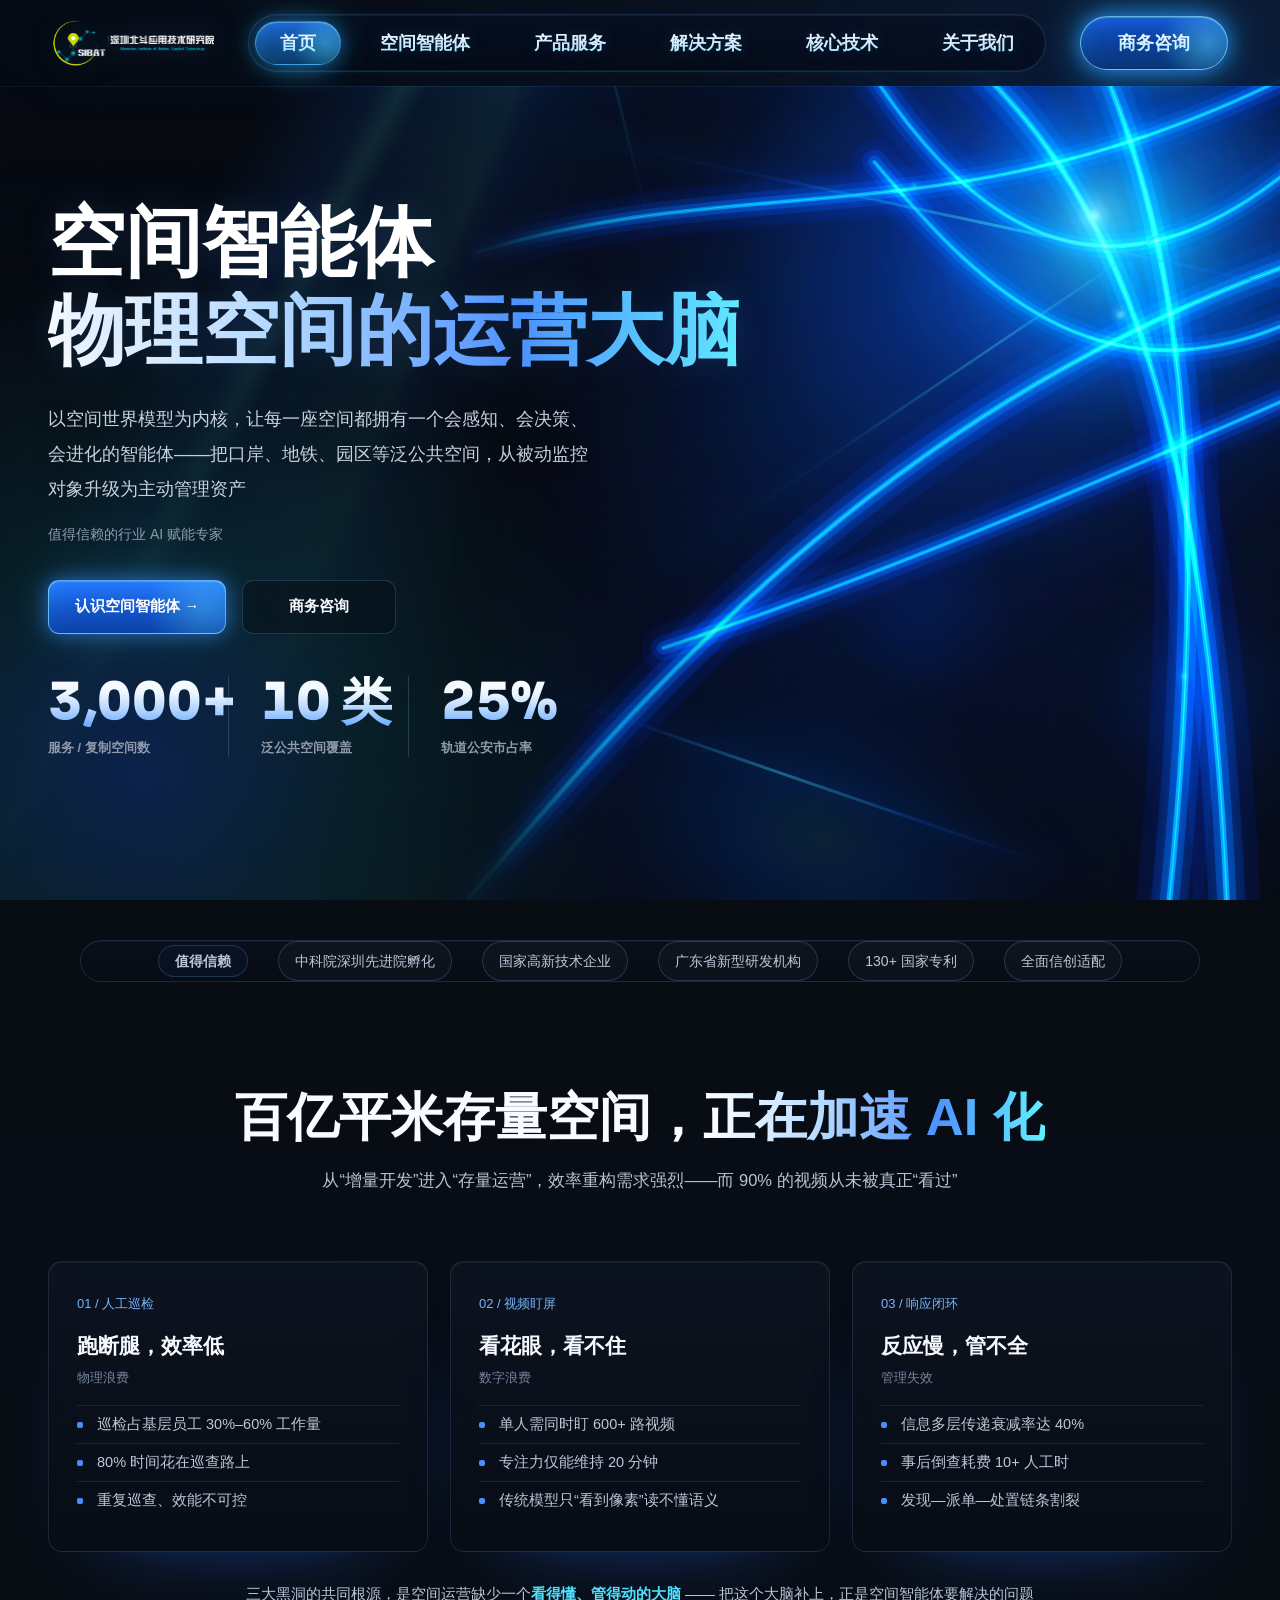
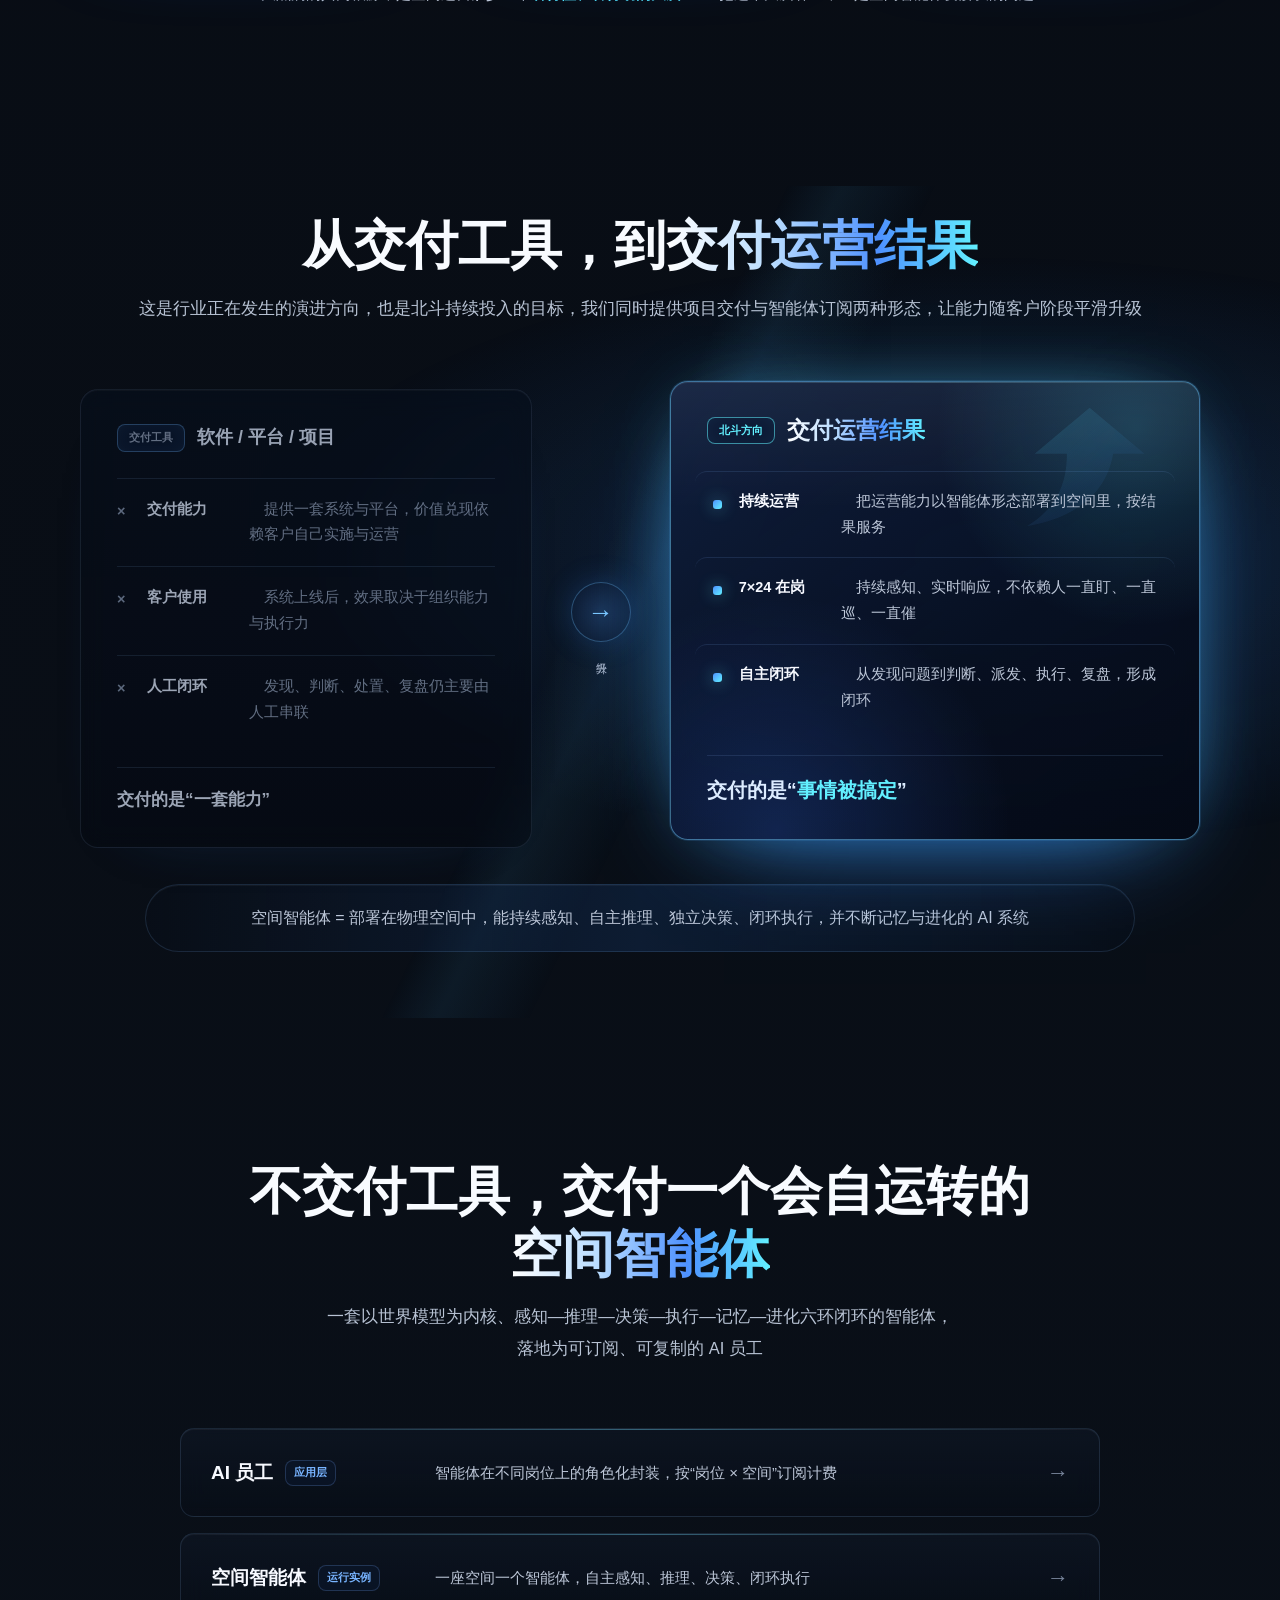
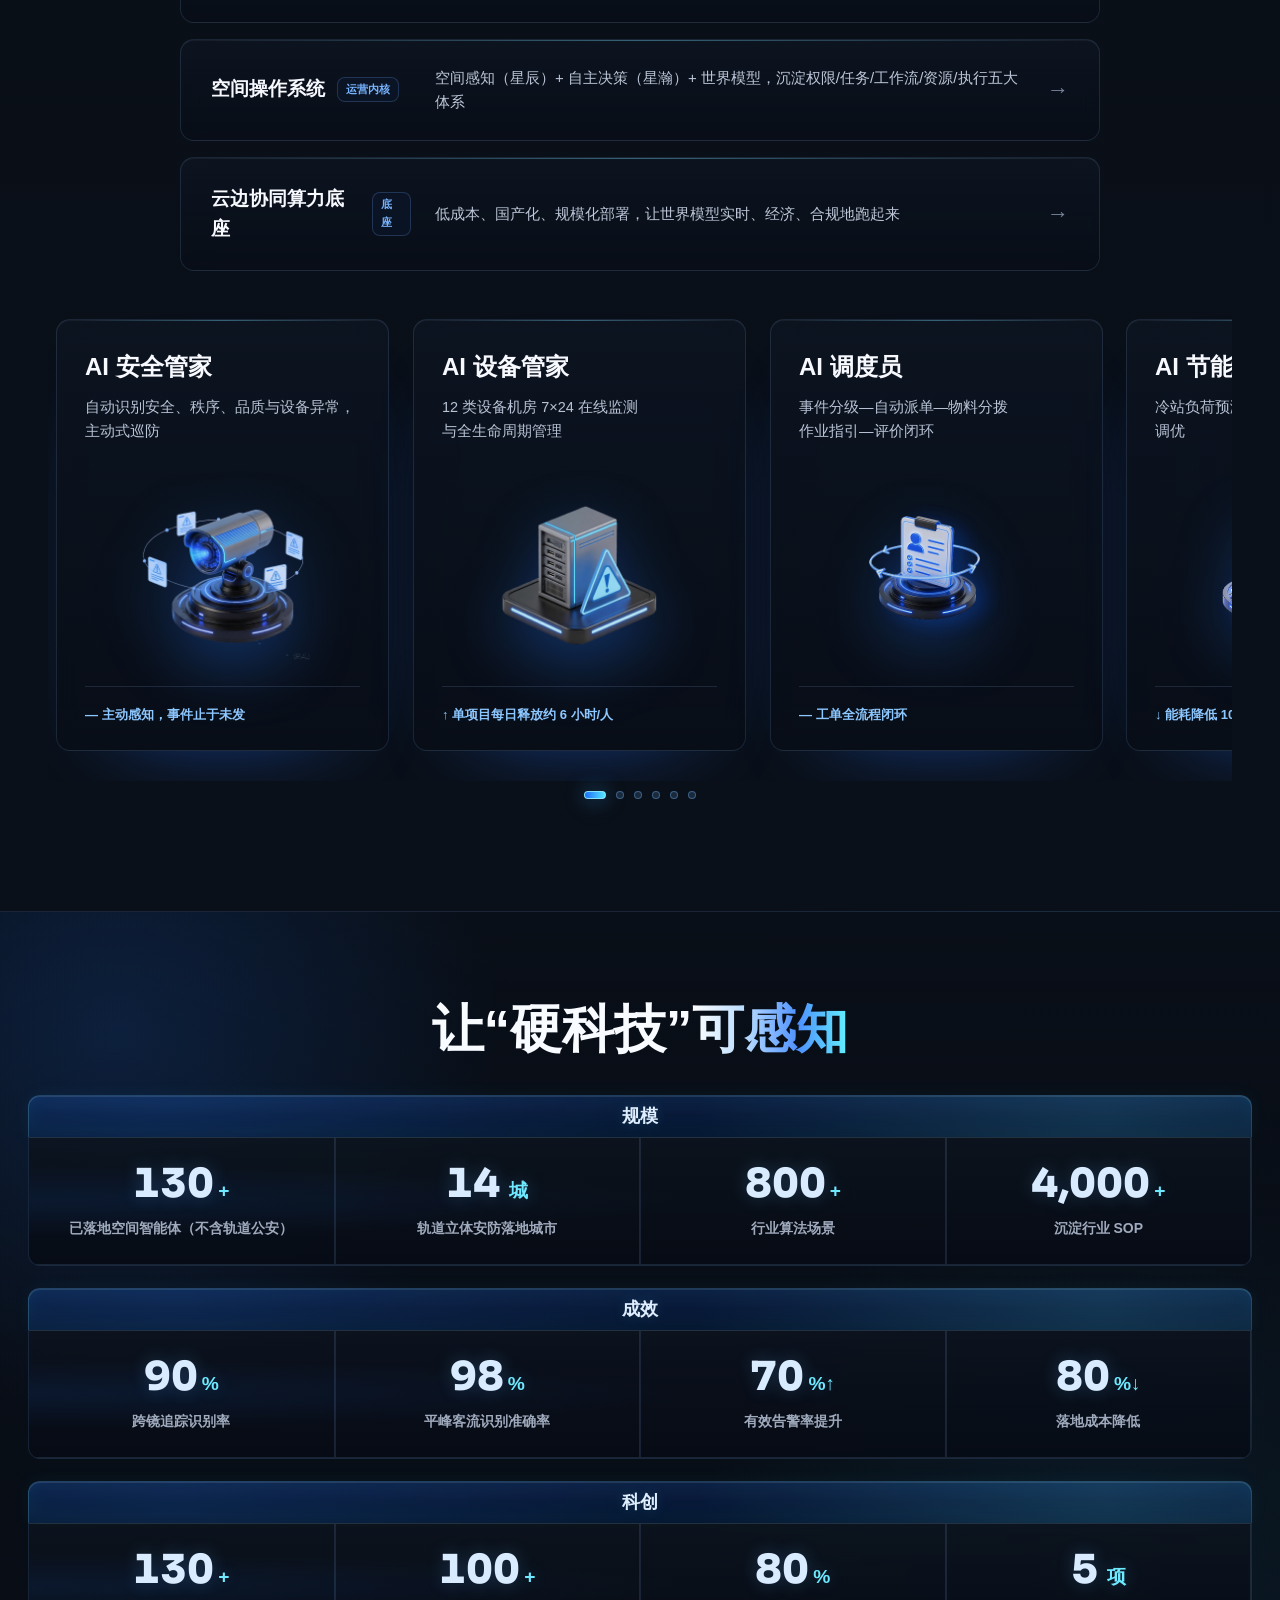
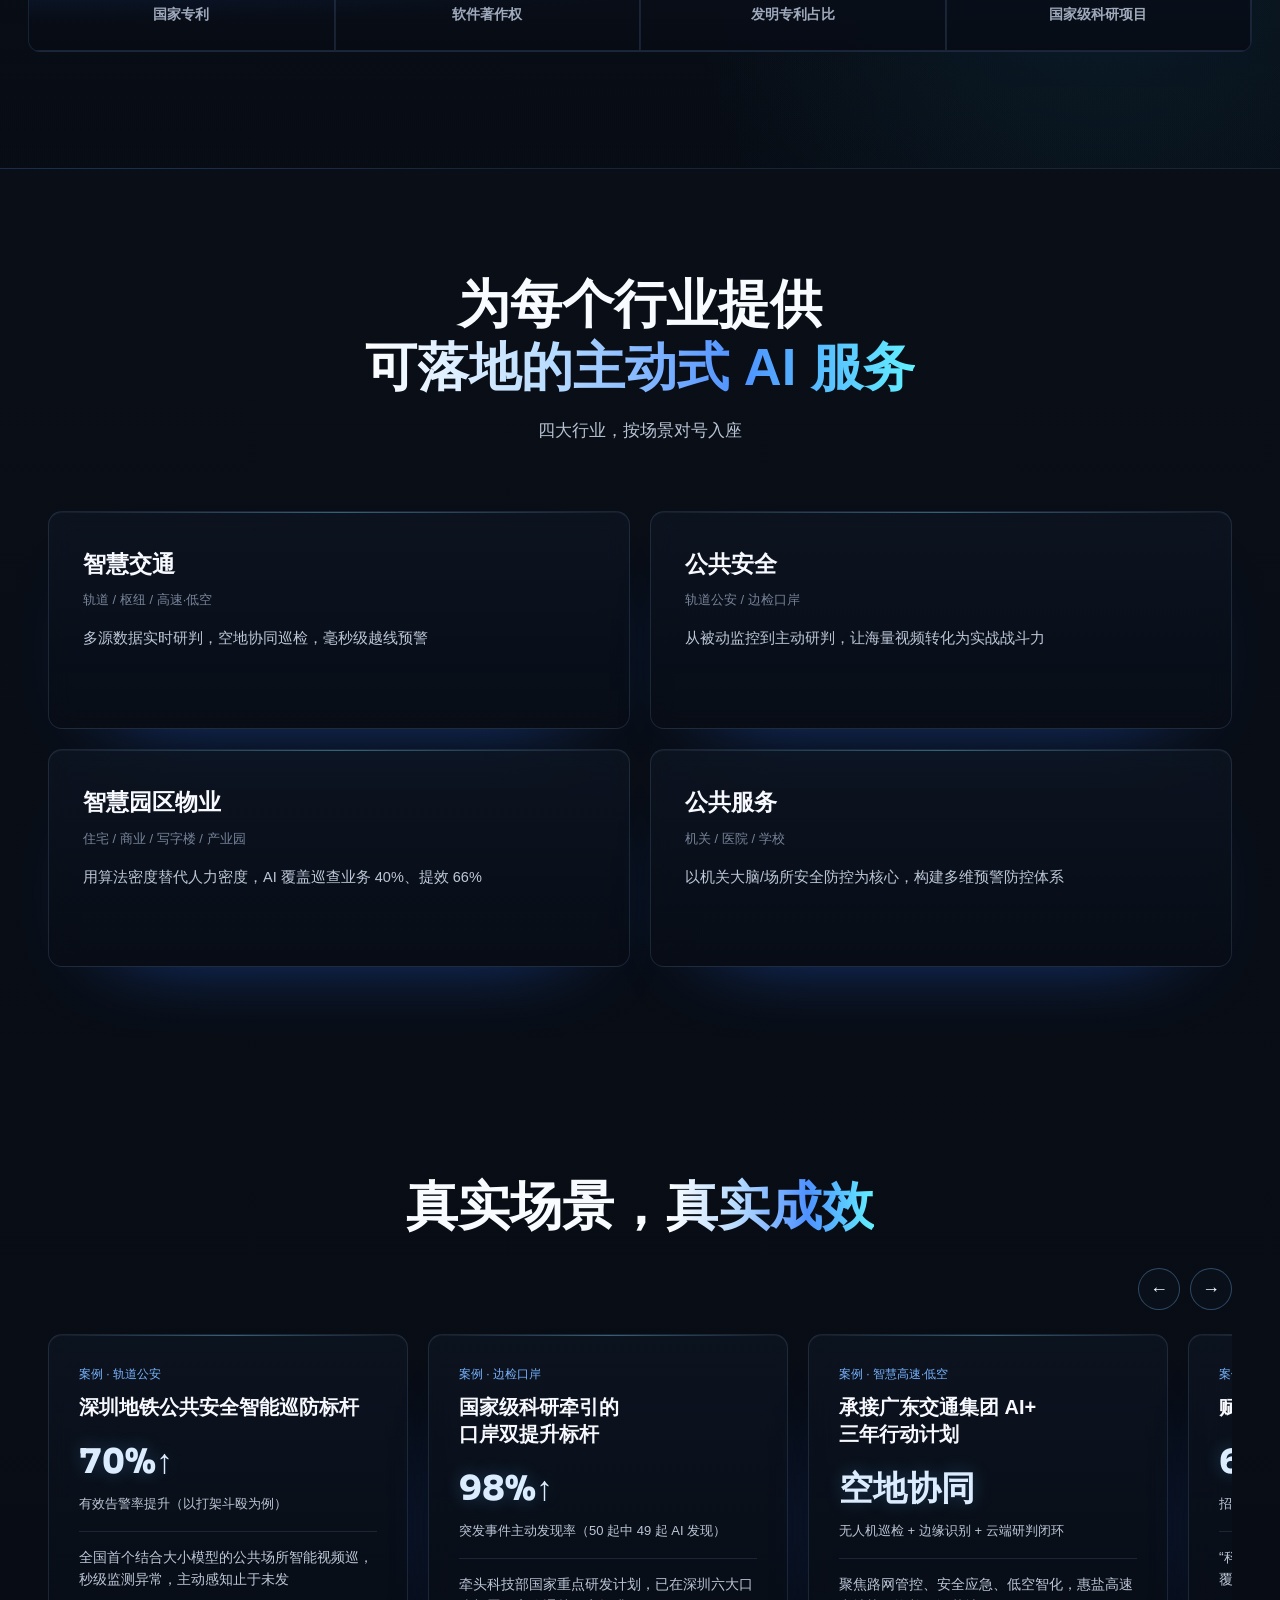
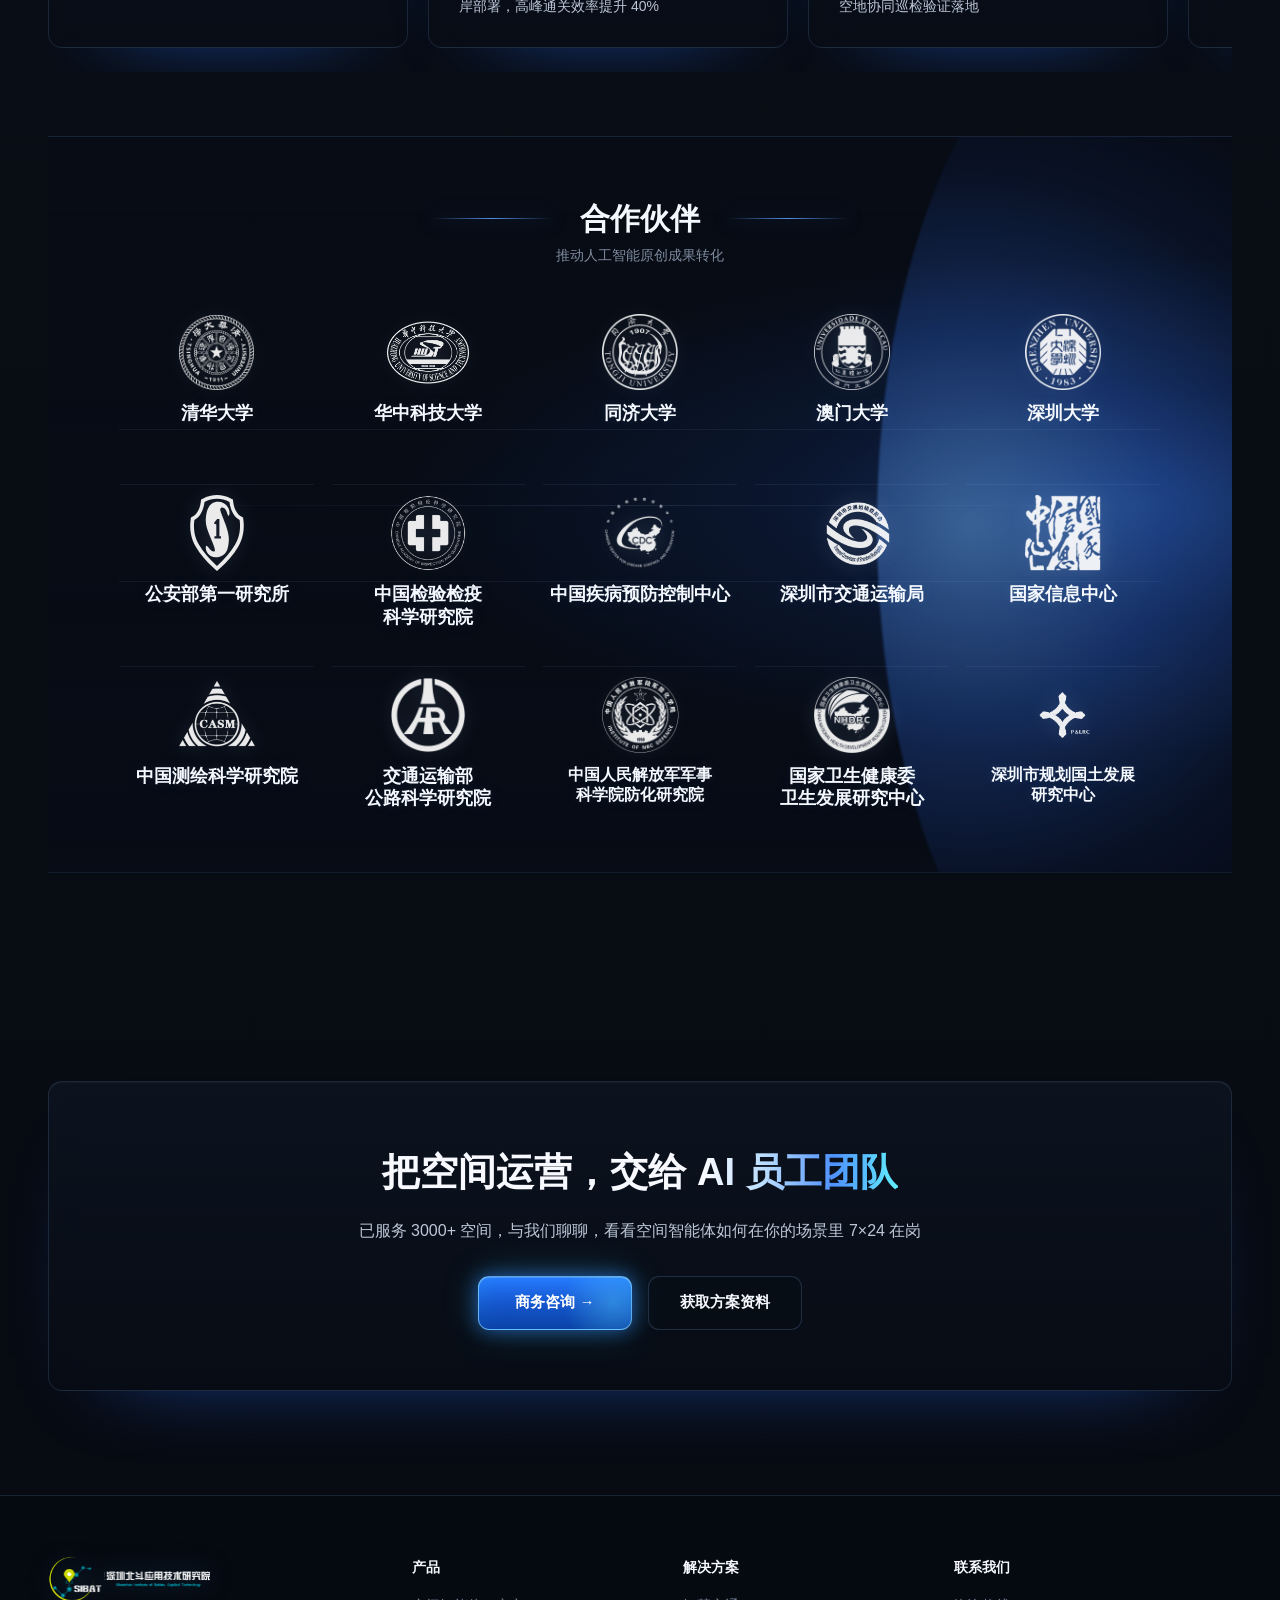
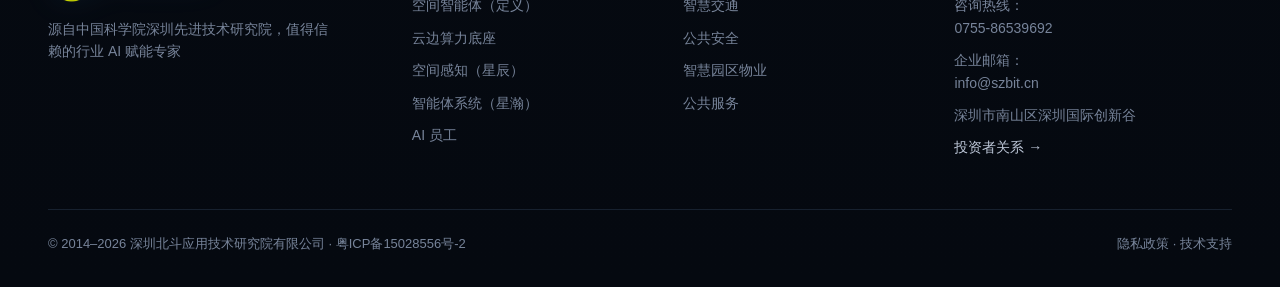
==== commit 4d50db20: "Reorganize website project structure" ====
--- a/index.html
+++ b/index.html
@@ -14,2824 +14,7 @@
 <link rel="preconnect" href="https://fonts.googleapis.com">
 <link rel="preconnect" href="https://fonts.gstatic.com" crossorigin>
 <link href="https://fonts.googleapis.com/css2?family=Noto+Sans+SC:wght@300;400;500;700;900&family=Sora:wght@400;600;700;800&family=JetBrains+Mono:wght@500;700&display=swap" rel="stylesheet">
-<style>
-:root{
-  --bg:#070b16;
-  --bg-2:#0b1224;
-  --panel:#0e1730;
-  --panel-2:#111c3a;
-  --line:rgba(120,150,220,.14);
-  --line-2:rgba(120,150,220,.28);
-  --ink:#eaf0ff;
-  --ink-soft:#9fb0d4;
-  --ink-dim:#6b7ba3;
-  --blue:#3b7bff;
-  --blue-2:#5c9bff;
-  --cyan:#22d3ee;
-  --glow:rgba(59,123,255,.55);
-  --glow-cy:rgba(34,211,238,.45);
-  --maxw:1200px;
-}
-*{margin:0;padding:0;box-sizing:border-box}
-html{scroll-behavior:smooth}
-body{
-  background:var(--bg);
-  color:var(--ink);
-  font-family:'Noto Sans SC',sans-serif;
-  line-height:1.6;
-  overflow-x:hidden;
-  -webkit-font-smoothing:antialiased;
-}
-h1,h2,h3,.display{font-family:'Sora','Noto Sans SC',sans-serif;}
-.mono{font-family:'JetBrains Mono',monospace;}
-a{color:inherit;text-decoration:none}
-.wrap{max-width:var(--maxw);margin:0 auto;padding:0 28px}
-
-/* ambient background */
-.ambient{position:fixed;inset:0;z-index:0;pointer-events:none;overflow:hidden}
-.ambient .orb{position:absolute;border-radius:50%;filter:blur(90px);opacity:.5}
-.orb.a{width:620px;height:620px;background:radial-gradient(circle,rgba(59,123,255,.45),transparent 60%);top:-180px;left:-120px}
-.orb.b{width:520px;height:520px;background:radial-gradient(circle,rgba(34,211,238,.30),transparent 60%);top:240px;right:-160px}
-.grid-bg{position:fixed;inset:0;z-index:0;pointer-events:none;
-  background-image:linear-gradient(var(--line) 1px,transparent 1px),linear-gradient(90deg,var(--line) 1px,transparent 1px);
-  background-size:64px 64px;mask-image:radial-gradient(ellipse 90% 60% at 50% 0%,#000 30%,transparent 80%);
-  opacity:.5}
-.content{position:relative;z-index:2}
-
-/* nav */
-nav{position:fixed;top:0;left:0;right:0;z-index:50;transition:.35s;
-  border-bottom:1px solid transparent}
-nav.scrolled{background:rgba(7,11,22,.82);backdrop-filter:blur(16px);border-bottom:1px solid var(--line)}
-.nav-in{display:flex;align-items:center;justify-content:space-between;height:72px}
-.logo{display:flex;align-items:center;gap:12px;font-family:'Sora';font-weight:800;font-size:20px;letter-spacing:.5px}
-.logo .mark{width:34px;height:34px;position:relative;display:grid;place-items:center}
-.logo .mark svg{width:34px;height:34px;filter:drop-shadow(0 0 8px var(--glow))}
-.logo-img{display:block;width:auto;height:48px;max-width:min(254px,42vw);object-fit:contain}
-.logo small{font-size:11px;color:var(--ink-dim);font-weight:500;letter-spacing:2px;font-family:'JetBrains Mono'}
-.nav-links{display:flex;gap:34px;align-items:center}
-.nav-links a{font-size:15px;color:var(--ink-soft);transition:.2s;position:relative;font-weight:500;cursor:pointer}
-.nav-links a:hover{color:var(--ink)}
-.nav-links a::after{content:"";position:absolute;left:0;bottom:-6px;height:2px;width:0;background:linear-gradient(90deg,var(--blue),var(--cyan));transition:.25s}
-.nav-links a:hover::after{width:100%}
-.btn{display:inline-flex;align-items:center;gap:8px;font-family:'Sora';font-weight:600;border-radius:10px;cursor:pointer;border:none;transition:.25s;font-size:15px}
-.btn:focus-visible,a:focus-visible,input:focus-visible,select:focus-visible{outline:2px solid var(--cyan);outline-offset:3px}
-.btn-primary{background:linear-gradient(135deg,var(--blue),#2b5fd6);color:#fff;padding:11px 22px;box-shadow:0 0 0 1px rgba(92,155,255,.4),0 8px 30px -8px var(--glow)}
-.btn-primary:hover{transform:translateY(-2px);box-shadow:0 0 0 1px rgba(92,155,255,.6),0 14px 40px -8px var(--glow)}
-.btn-ghost{background:rgba(255,255,255,.04);color:var(--ink);padding:11px 22px;border:1px solid var(--line-2)}
-.btn-ghost:hover{background:rgba(255,255,255,.08);border-color:var(--blue-2)}
-.nav-cta{display:flex;gap:14px;align-items:center}
-
-/* hero */
-.hero{position:relative;padding:170px 0 90px;min-height:96vh;display:flex;align-items:center}
-.hero-grid{display:grid;grid-template-columns:1.05fr .95fr;gap:50px;align-items:center;width:100%}
-.eyebrow{display:inline-flex;align-items:center;gap:10px;font-family:'JetBrains Mono';font-size:12.5px;letter-spacing:1px;color:var(--cyan);
-  border:1px solid var(--line-2);padding:7px 14px;border-radius:100px;background:rgba(34,211,238,.06);margin-bottom:26px}
-.eyebrow .dot{width:7px;height:7px;border-radius:50%;background:var(--cyan);box-shadow:0 0 10px var(--glow-cy);animation:pulse 2s infinite}
-@keyframes pulse{0%,100%{opacity:1}50%{opacity:.35}}
-.hero h1{font-size:clamp(38px,5vw,62px);line-height:1.08;font-weight:800;letter-spacing:-.5px}
-.hero h1 .grad{background:linear-gradient(120deg,#fff 10%,var(--blue-2) 55%,var(--cyan));-webkit-background-clip:text;background-clip:text;color:transparent}
-.hero .sub{font-size:18px;color:var(--ink-soft);margin:26px 0 12px;max-width:540px;line-height:1.75}
-.hero .slogan{font-family:'JetBrains Mono';color:var(--ink-dim);font-size:14px;letter-spacing:1px;margin-bottom:34px}
-.hero-cta{display:flex;gap:16px;flex-wrap:wrap}
-.hero-stats{display:flex;gap:34px;margin-top:46px;padding-top:28px;border-top:1px solid var(--line)}
-.hero-stats .s b{font-family:'Sora';font-size:30px;font-weight:800;display:block;background:linear-gradient(120deg,#fff,var(--blue-2));-webkit-background-clip:text;background-clip:text;color:transparent}
-.hero-stats .s span{font-size:13px;color:var(--ink-dim)}
-
-/* hero visual — engine diagram */
-.engine{position:relative;aspect-ratio:1;max-width:480px;margin-left:auto}
-.engine .ring{position:absolute;inset:0;border-radius:50%;border:1px solid var(--line-2)}
-.engine .ring.r2{inset:48px;border-style:dashed;animation:spin 38s linear infinite}
-.engine .ring.r3{inset:96px;border-color:rgba(34,211,238,.2);animation:spin 26s linear infinite reverse}
-@keyframes spin{to{transform:rotate(360deg)}}
-.engine .core{position:absolute;inset:140px;border-radius:50%;
-  background:radial-gradient(circle at 35% 30%,var(--panel-2),#0a1228 80%);
-  border:1px solid var(--line-2);display:grid;place-content:center;text-align:center;
-  box-shadow:inset 0 0 40px rgba(59,123,255,.25),0 0 60px -10px var(--glow)}
-.engine .core b{font-family:'Sora';font-weight:800;font-size:22px;display:block}
-.engine .core span{font-size:12px;color:var(--cyan);font-family:'JetBrains Mono'}
-.node{position:absolute;display:flex;flex-direction:column;align-items:center;gap:6px;width:88px;text-align:center}
-.node .chip{width:54px;height:54px;border-radius:14px;background:var(--panel);border:1px solid var(--line-2);display:grid;place-items:center;
-  box-shadow:0 8px 24px -10px rgba(0,0,0,.6);transition:.3s}
-.node .chip svg{width:26px;height:26px;stroke:var(--blue-2)}
-.node:hover .chip{border-color:var(--cyan);box-shadow:0 0 24px -4px var(--glow-cy);transform:translateY(-3px)}
-.node small{font-size:12px;color:var(--ink-soft)}
-.node.n1{top:-6px;left:50%;transform:translateX(-50%)}
-.node.n2{top:24%;right:-26px}
-.node.n3{bottom:24%;right:-26px}
-.node.n4{bottom:-6px;left:50%;transform:translateX(-50%)}
-.node.n5{bottom:24%;left:-26px}
-.node.n6{top:24%;left:-26px}
-
-/* sections */
-section{padding:92px 0;position:relative}
-.sec-head{text-align:center;max-width:720px;margin:0 auto 56px}
-.sec-tag{font-family:'JetBrains Mono';font-size:13px;letter-spacing:2px;color:var(--cyan);text-transform:uppercase;margin-bottom:16px;display:block}
-.sec-head h2{font-size:clamp(28px,3.4vw,40px);font-weight:800;letter-spacing:-.5px;line-height:1.2}
-.sec-head p{color:var(--ink-soft);margin-top:16px;font-size:16.5px}
-.eyebrow,.sec-tag,.section-label,.def-card .dlabel{display:none!important}
-
-/* trust bar */
-.trust{padding:38px 0;border-top:1px solid var(--line);border-bottom:1px solid var(--line);background:rgba(11,18,36,.5)}
-.trust-row{display:flex;flex-wrap:wrap;gap:14px 30px;align-items:center;justify-content:center}
-.trust .label{font-family:'JetBrains Mono';font-size:12px;color:var(--ink-dim);letter-spacing:1px;margin-right:8px}
-.badge{font-size:14px;color:var(--ink-soft);padding:8px 16px;border:1px solid var(--line);border-radius:8px;background:rgba(255,255,255,.02);transition:.25s}
-.badge:hover{border-color:var(--line-2);color:var(--ink);transform:translateY(-2px)}
-
-/* problem cards */
-.cards-3{display:grid;grid-template-columns:repeat(3,1fr);gap:22px}
-.pcard{background:linear-gradient(180deg,var(--panel),var(--bg-2));border:1px solid var(--line);border-radius:18px;padding:32px 28px;transition:.3s;position:relative;overflow:hidden}
-.pcard::before{content:"";position:absolute;top:0;left:0;right:0;height:2px;background:linear-gradient(90deg,var(--blue),var(--cyan));opacity:0;transition:.3s}
-.pcard:hover{border-color:var(--line-2);transform:translateY(-4px)}
-.pcard:hover::before{opacity:1}
-.pcard .num{font-family:'JetBrains Mono';font-size:13px;color:var(--cyan)}
-.pcard h3{font-size:21px;margin:14px 0 6px;font-weight:700}
-.pcard .role{font-size:13px;color:var(--ink-dim);margin-bottom:16px}
-.pcard ul{list-style:none}
-.pcard li{font-size:14.5px;color:var(--ink-soft);padding:7px 0 7px 20px;position:relative;border-top:1px solid var(--line)}
-.pcard li::before{content:"";position:absolute;left:0;top:16px;width:6px;height:6px;border-radius:50%;background:var(--blue)}
-.market-note{margin-top:30px;text-align:center;font-size:15px;color:var(--ink-soft)}
-.market-note b{color:var(--cyan);font-family:'JetBrains Mono'}
-
-/* products — 4 layer stack */
-.stack{display:flex;flex-direction:column;gap:16px;max-width:920px;margin:0 auto}
-.layer{display:grid;grid-template-columns:200px 1fr auto;gap:24px;align-items:center;
-  background:linear-gradient(100deg,var(--panel),var(--bg-2));border:1px solid var(--line);border-radius:16px;padding:26px 30px;transition:.3s;cursor:pointer}
-.layer:hover{border-color:var(--blue);transform:translateX(6px);box-shadow:-8px 0 40px -16px var(--glow)}
-.layer .lname{font-family:'Sora';font-weight:700;font-size:19px;display:flex;align-items:center;gap:12px}
-.layer .lname .tag{font-family:'JetBrains Mono';font-size:11px;color:var(--cyan);border:1px solid var(--line-2);padding:3px 8px;border-radius:6px}
-.layer .ldesc{color:var(--ink-soft);font-size:15px}
-.layer .larrow{color:var(--ink-dim);font-size:22px;transition:.3s}
-.layer:hover .larrow{color:var(--cyan);transform:translateX(4px)}
-
-/* AI employees */
-.emp-grid{display:flex;gap:22px;margin-top:36px;overflow-x:auto;scroll-snap-type:x mandatory;padding:6px 2px 26px;scrollbar-width:none;-webkit-overflow-scrolling:touch;cursor:grab}
-.emp-grid.dragging{cursor:grabbing;scroll-snap-type:none}
-.emp-grid::-webkit-scrollbar{display:none}
-.emp{flex:0 0 clamp(300px,25vw,350px);min-height:410px;background:linear-gradient(180deg,rgba(10,20,40,.84),rgba(4,10,22,.88));border:1px solid var(--line);border-radius:16px;padding:28px 28px 24px;transition:.3s;position:relative;overflow:hidden;scroll-snap-align:start;display:flex;flex-direction:column}
-.emp::before{content:"";position:absolute;left:24px;right:24px;top:0;height:1px;background:linear-gradient(90deg,transparent,rgba(99,210,255,.68),transparent);opacity:.45}
-.emp::after{content:"";position:absolute;left:50%;top:48%;width:220px;height:90px;transform:translate(-50%,-50%);background:radial-gradient(circle,rgba(42,140,255,.22),transparent 68%);filter:blur(18px);pointer-events:none}
-.emp:hover{border-color:var(--line-2);background:var(--panel-2);transform:translateY(-4px)}
-.emp h4{font-size:22px;font-weight:800;margin-bottom:10px;position:relative;z-index:1}
-.emp p{font-size:14.5px;color:var(--ink-soft);line-height:1.65;min-height:70px;position:relative;z-index:1}
-.emp .emp-visual{height:172px;margin:10px -18px 0;display:flex;align-items:flex-end;justify-content:center;position:relative;z-index:1}
-.emp .emp-visual img{max-width:100%;max-height:172px;object-fit:contain;display:block;filter:drop-shadow(0 18px 28px rgba(23,99,255,.28))}
-.emp .gain{margin-top:auto;padding-top:18px;border-top:1px solid var(--line);font-family:'JetBrains Mono';font-size:13px;color:var(--blue-2);font-weight:700;position:relative;z-index:1}
-
-/* metrics */
-.metrics{background:linear-gradient(180deg,var(--bg-2),var(--bg));border-top:1px solid var(--line);border-bottom:1px solid var(--line)}
-.mgroup-title{font-family:'JetBrains Mono';font-size:13px;letter-spacing:2px;color:var(--ink-dim);text-transform:uppercase;margin:0 0 18px}
-.mgrid{display:grid;grid-template-columns:repeat(4,1fr);gap:1px;background:var(--line);border:1px solid var(--line);border-radius:16px;overflow:hidden;margin-bottom:28px}
-.mcell{background:var(--bg);padding:30px 24px;transition:.3s}
-.mcell:hover{background:var(--panel)}
-.mcell .v{font-family:'Sora';font-weight:800;font-size:38px;line-height:1;background:linear-gradient(120deg,#fff,var(--blue-2));-webkit-background-clip:text;background-clip:text;color:transparent}
-.mcell .v .u{font-size:20px;-webkit-text-fill-color:var(--cyan)}
-.mcell .l{font-size:13.5px;color:var(--ink-soft);margin-top:10px}
-
-/* solutions */
-.sol-grid{display:grid;grid-template-columns:repeat(2,1fr);gap:20px}
-.sol{position:relative;border:1px solid var(--line);border-radius:18px;padding:34px;overflow:hidden;transition:.35s;background:var(--panel);min-height:180px;cursor:pointer}
-.sol::after{content:"";position:absolute;inset:0;background:radial-gradient(circle at 100% 0%,rgba(59,123,255,.16),transparent 55%);opacity:0;transition:.35s}
-.sol:hover{transform:translateY(-4px);border-color:var(--line-2)}
-.sol:hover::after{opacity:1}
-.sol .sname{font-family:'Sora';font-size:23px;font-weight:700;margin-bottom:8px}
-.sol .stags{font-size:13px;color:var(--ink-dim);font-family:'JetBrains Mono';margin-bottom:16px}
-.sol .sgain{font-size:14.5px;color:var(--ink-soft);max-width:90%}
-.sol .more{margin-top:20px;font-size:14px;color:var(--cyan);display:inline-flex;gap:6px;align-items:center;opacity:0;transform:translateX(-6px);transition:.3s}
-.sol:hover .more{opacity:1;transform:translateX(0)}
-
-/* cases carousel */
-.cases{position:relative}
-.case-track{display:flex;gap:20px;overflow-x:auto;scroll-snap-type:x mandatory;padding:6px 4px 24px;scrollbar-width:none}
-.case-track::-webkit-scrollbar{display:none}
-.ccard{scroll-snap-align:start;flex:0 0 360px;background:linear-gradient(180deg,var(--panel),var(--bg-2));border:1px solid var(--line);border-radius:18px;padding:30px;transition:.3s}
-.ccard:hover{border-color:var(--blue);box-shadow:0 20px 50px -24px var(--glow)}
-.ccard .ind{font-family:'JetBrains Mono';font-size:12px;color:var(--cyan);letter-spacing:1px}
-.ccard h4{font-size:20px;font-weight:700;margin:10px 0 14px;line-height:1.35}
-.ccard .big{font-family:'Sora';font-weight:800;font-size:34px;background:linear-gradient(120deg,#fff,var(--blue-2));-webkit-background-clip:text;background-clip:text;color:transparent}
-.ccard .bigl{font-size:13px;color:var(--ink-soft);margin:4px 0 16px}
-.ccard p{font-size:14px;color:var(--ink-soft);border-top:1px solid var(--line);padding-top:14px}
-.case-nav{display:flex;gap:10px;justify-content:flex-end;margin-bottom:18px}
-.cbtn{width:42px;height:42px;border-radius:50%;border:1px solid var(--line-2);background:var(--panel);color:var(--ink);cursor:pointer;font-size:18px;transition:.25s}
-.cbtn:hover{border-color:var(--cyan);color:var(--cyan)}
-.partners{
-  position:relative;
-  margin-top:64px;
-  padding:64px clamp(22px,5vw,72px) 58px;
-  text-align:center;
-  overflow:hidden;
-  border-top:1px solid rgba(110,155,240,.16);
-  border-bottom:1px solid rgba(110,155,240,.12);
-  background:
-    radial-gradient(ellipse at 92% 50%,rgba(60,128,255,.30),rgba(33,91,210,.14) 22%,transparent 48%),
-    linear-gradient(180deg,rgba(6,12,24,.22),rgba(6,12,24,.54));
-}
-.partners::before{
-  content:"";
-  position:absolute;
-  inset:-20% auto -26% 70%;
-  width:44%;
-  min-width:360px;
-  border-radius:50%;
-  background:radial-gradient(circle at 18% 50%,rgba(110,179,255,.56),rgba(54,119,248,.36) 28%,rgba(26,61,154,.16) 52%,transparent 70%);
-  filter:blur(1px);
-  opacity:.78;
-  pointer-events:none;
-}
-.partners::after{
-  content:"";
-  position:absolute;
-  left:6%;
-  right:6%;
-  top:50%;
-  height:1px;
-  background:linear-gradient(90deg,transparent,rgba(151,190,255,.12),transparent);
-  box-shadow:0 -76px 0 rgba(151,190,255,.08),0 76px 0 rgba(151,190,255,.08);
-  pointer-events:none;
-}
-.partners .label{
-  position:relative;
-  display:inline-flex;
-  align-items:center;
-  gap:28px;
-  margin-bottom:10px;
-  color:#f3f8ff;
-  font-size:30px;
-  font-weight:800;
-  line-height:1;
-  letter-spacing:0!important;
-}
-.partners .label::before,
-.partners .label::after{
-  content:"";
-  width:120px;
-  height:1px;
-  background:linear-gradient(90deg,transparent,rgba(97,158,255,.88),transparent);
-  box-shadow:0 0 18px rgba(97,158,255,.55);
-}
-.partners .sub{
-  position:relative;
-  margin:0 0 44px;
-  color:rgba(190,205,230,.66);
-  font-size:14px;
-}
-.partner-frame-wrap{
-  position:relative;
-  max-width:1040px;
-  margin:0 auto;
-  padding:8px 0;
-  z-index:1;
-}
-.partner-frame{
-  display:block;
-  width:min(100%,980px);
-  margin:0 auto;
-  opacity:.90;
-  filter:drop-shadow(0 0 12px rgba(124,180,255,.18));
-}
-@media(max-width:760px){
-  .partners{margin-top:42px;padding:48px 18px 44px}
-  .partners::before{left:58%;width:78%;min-width:260px;opacity:.58}
-  .partners .label{font-size:24px;gap:16px}
-  .partners .label::before,
-  .partners .label::after{width:54px}
-  .partners .sub{margin-bottom:28px}
-  .partner-frame{width:120%;max-width:none;margin-left:-10%}
-}
-
-/* CTA */
-.cta-final{position:relative;overflow:hidden}
-.cta-box{background:linear-gradient(120deg,var(--panel-2),#0a1228);border:1px solid var(--line-2);border-radius:24px;padding:60px;text-align:center;position:relative;overflow:hidden}
-.cta-box::before{content:"";position:absolute;width:400px;height:400px;background:radial-gradient(circle,var(--glow),transparent 60%);top:-150px;left:50%;transform:translateX(-50%);filter:blur(40px)}
-.cta-box h2{font-size:clamp(26px,3vw,38px);font-weight:800;position:relative}
-.cta-box p{color:var(--ink-soft);margin:16px 0 30px;font-size:16px;position:relative}
-.cta-box .hero-cta{justify-content:center;position:relative}
-
-/* footer */
-footer{border-top:1px solid var(--line);padding:60px 0 32px;background:var(--bg-2)}
-.foot-grid{display:grid;grid-template-columns:1.4fr 1fr 1fr 1.2fr;gap:40px;margin-bottom:40px}
-.foot-grid h5{font-size:14px;color:var(--ink);margin-bottom:16px;font-family:'Sora'}
-.foot-grid a,.foot-grid p{display:block;font-size:14px;color:var(--ink-dim);margin-bottom:10px;transition:.2s}
-.foot-grid a:hover{color:var(--cyan)}
-.foot-bot{border-top:1px solid var(--line);padding-top:24px;display:flex;justify-content:space-between;flex-wrap:wrap;gap:12px;font-size:13px;color:var(--ink-dim)}
-.foot-bot a{color:var(--ink-dim)}
-.ir-link{color:var(--ink-soft)!important}
-
-/* reveal */
-.reveal{opacity:0;transform:translateY(28px);transition:.7s cubic-bezier(.2,.7,.2,1)}
-.reveal.in{opacity:1;transform:none}
-
-/* modal */
-.modal{position:fixed;inset:0;z-index:100;display:none;align-items:center;justify-content:center;padding:20px}
-.modal.open{display:flex}
-.modal-bg{position:absolute;inset:0;background:rgba(4,7,15,.8);backdrop-filter:blur(8px)}
-.modal-card{position:relative;width:100%;max-width:480px;background:linear-gradient(180deg,var(--panel-2),var(--bg-2));border:1px solid var(--line-2);border-radius:20px;padding:38px;box-shadow:0 40px 80px -20px rgba(0,0,0,.7)}
-.modal-card h3{font-size:24px;font-weight:800;margin-bottom:6px}
-.modal-card .msub{color:var(--ink-soft);font-size:14.5px;margin-bottom:24px}
-.field{margin-bottom:16px}
-.field label{display:block;font-size:13px;color:var(--ink-soft);margin-bottom:7px}
-.field input,.field select{width:100%;background:var(--bg);border:1px solid var(--line-2);border-radius:10px;padding:12px 14px;color:var(--ink);font-size:15px;font-family:inherit;transition:.2s}
-.field input:focus,.field select:focus{outline:none;border-color:var(--blue);box-shadow:0 0 0 3px rgba(59,123,255,.15)}
-.field input::placeholder{color:var(--ink-dim)}
-.modal .btn-primary{width:100%;justify-content:center;margin-top:8px;padding:14px}
-.modal-close{position:absolute;top:18px;right:18px;width:34px;height:34px;border-radius:50%;border:1px solid var(--line-2);background:transparent;color:var(--ink-soft);cursor:pointer;font-size:18px;transition:.2s}
-.modal-close:hover{color:var(--ink);border-color:var(--ink-soft)}
-.privacy{font-size:12px;color:var(--ink-dim);margin-top:14px;text-align:center}
-.success{text-align:center;padding:20px 0}
-.success .ok{width:64px;height:64px;border-radius:50%;background:rgba(34,211,238,.12);border:1px solid var(--cyan);display:grid;place-items:center;margin:0 auto 18px}
-.success .ok svg{width:30px;height:30px;stroke:var(--cyan)}
-
-@media(max-width:980px){
-  .wrap{padding:0 22px}
-  .nav-in{height:auto;min-height:66px;padding:10px 0;gap:10px;flex-wrap:wrap}
-  .nav-links{display:flex;order:3;width:100%;gap:20px;overflow-x:auto;padding:4px 0 2px;scrollbar-width:none}
-  .nav-links::-webkit-scrollbar{display:none}
-  .nav-links a{white-space:nowrap;font-size:14px}
-  .nav-cta .btn{padding:9px 15px;font-size:14px}
-  .hero{padding-top:155px;min-height:auto}
-  .phero{padding-top:145px}
-  .subnav{top:112px}
-  .hero-grid{grid-template-columns:1fr;gap:30px}
-  .engine{max-width:380px;margin:0 auto}
-  .cards-3{grid-template-columns:1fr}
-  .emp{flex-basis:min(82vw,330px)}
-  .mgrid,.sol-grid{grid-template-columns:repeat(2,1fr)}
-  .foot-grid{grid-template-columns:1fr 1fr}
-}
-@media(max-width:560px){
-  .wrap{padding:0 18px}
-.logo{font-size:18px}
-.logo-img{height:30px;max-width:min(300px,62vw)}
-.logo small{display:none}
-  .nav-cta{display:none}
-  .nav-links{gap:16px}
-  .hero{padding-top:135px}
-  .hero h1{font-size:36px}
-  .mgrid{grid-template-columns:1fr 1fr}
-  .hero-stats{flex-wrap:wrap;gap:20px}
-  .layer{grid-template-columns:1fr;gap:10px}
-  .modal-card{padding:30px 22px;border-radius:16px}
-}
-.demo-banner{display:none}
-
-/* ===== multi-page additions ===== */
-.page{display:none;animation:fade .5s ease}
-.page.active{display:block}
-@keyframes fade{from{opacity:0;transform:translateY(10px)}to{opacity:1;transform:none}}
-.noscript{position:relative;z-index:80;background:#111c3a;color:var(--ink);padding:12px 18px;text-align:center;font-size:14px}
-.nav-links a.active{color:var(--ink)}
-.nav-links a.active::after{width:100%}
-/* page hero (inner pages) */
-.phero{padding:150px 0 60px;position:relative}
-.phero .eyebrow{margin-bottom:22px}
-.phero h1{font-size:clamp(32px,4.2vw,52px);font-weight:800;line-height:1.12;letter-spacing:-.5px;max-width:880px}
-.phero h1 .grad{background:linear-gradient(120deg,#fff 10%,var(--blue-2) 55%,var(--cyan));-webkit-background-clip:text;background-clip:text;color:transparent}
-.phero .lead{font-size:18px;color:var(--ink-soft);margin-top:22px;max-width:680px;line-height:1.75}
-.breadcrumb{font-family:'JetBrains Mono';font-size:12.5px;color:var(--ink-dim);margin-bottom:20px;letter-spacing:.5px}
-.breadcrumb a{color:var(--ink-dim);cursor:pointer}.breadcrumb a:hover{color:var(--cyan)}
-/* anchor sub-nav inside page */
-.subnav{position:sticky;top:72px;z-index:40;background:rgba(7,11,22,.82);backdrop-filter:blur(14px);border-bottom:1px solid var(--line);margin-bottom:0}
-.subnav-in{display:flex;gap:30px;height:56px;align-items:center;overflow-x:auto;scrollbar-width:none}
-.subnav-in::-webkit-scrollbar{display:none}
-.subnav a{font-size:14px;color:var(--ink-soft);white-space:nowrap;cursor:pointer;transition:.2s;font-family:'Sora'}
-.subnav a:hover{color:var(--cyan)}
-/* generic split block */
-.split{display:grid;grid-template-columns:1fr 1fr;gap:50px;align-items:center}
-.split.rev{direction:rtl}.split.rev>*{direction:ltr}
-.panel{background:linear-gradient(180deg,var(--panel),var(--bg-2));border:1px solid var(--line);border-radius:18px;padding:34px}
-.panel h3{font-size:22px;font-weight:700;margin-bottom:14px;font-family:'Sora'}
-.feat-list{list-style:none}
-.feat-list li{padding:13px 0 13px 28px;position:relative;border-top:1px solid var(--line);color:var(--ink-soft);font-size:15px}
-.feat-list li:first-child{border-top:none}
-.feat-list li::before{content:"";position:absolute;left:0;top:19px;width:8px;height:8px;border-radius:2px;background:linear-gradient(135deg,var(--blue),var(--cyan))}
-.feat-list li b{color:var(--ink);font-weight:600}
-/* spec table */
-.spec{width:100%;border-collapse:collapse;border:1px solid var(--line);border-radius:14px;overflow:hidden}
-.spec th,.spec td{padding:14px 18px;text-align:left;font-size:14.5px;border-bottom:1px solid var(--line)}
-.spec th{background:var(--panel-2);color:var(--ink);font-family:'Sora';font-weight:600}
-.spec td{color:var(--ink-soft)}
-.spec tr:last-child td{border-bottom:none}
-.spec .mono{color:var(--blue-2);font-size:13.5px}
-/* product visual preview */
-.shot-slot{border:1px dashed var(--line-2);border-radius:16px;background:
-  repeating-linear-gradient(45deg,rgba(120,150,220,.03) 0 12px,transparent 12px 24px),var(--panel);
-  display:grid;place-content:center;text-align:center;min-height:300px;color:var(--ink-dim);padding:30px}
-.shot-slot .tag{font-family:'JetBrains Mono';font-size:12px;color:var(--cyan);margin-bottom:10px;letter-spacing:1px}
-.shot-slot .desc{font-size:14px;max-width:360px;line-height:1.6}
-/* 3-tech columns */
-.tech3{display:grid;grid-template-columns:repeat(3,1fr);gap:20px}
-.techcol{background:var(--panel);border:1px solid var(--line);border-radius:18px;padding:30px;transition:.3s}
-.techcol:hover{border-color:var(--line-2);transform:translateY(-4px)}
-.techcol .tnum{font-family:'JetBrains Mono';font-size:13px;color:var(--cyan)}
-.techcol h3{font-size:19px;margin:12px 0 12px;font-weight:700}
-.techcol p{font-size:14px;color:var(--ink-soft);margin-bottom:16px}
-.techcol .chips{display:flex;flex-wrap:wrap;gap:8px}
-.techcol .chips span{font-size:12px;color:var(--ink-soft);border:1px solid var(--line);padding:5px 10px;border-radius:7px;font-family:'JetBrains Mono'}
-/* asset 4-grid */
-.asset4{display:grid;grid-template-columns:repeat(4,1fr);gap:16px}
-.acard{background:var(--panel);border:1px solid var(--line);border-radius:16px;padding:24px;text-align:center}
-.acard .av{font-family:'Sora';font-weight:800;font-size:30px;background:linear-gradient(120deg,#fff,var(--blue-2));-webkit-background-clip:text;background-clip:text;color:transparent}
-.acard .al{font-size:13px;color:var(--ink-soft);margin-top:8px}
-/* shift: 卖工具 vs 卖结果 */
-.shift{display:grid;grid-template-columns:1fr auto 1fr;gap:24px;align-items:stretch;max-width:1000px;margin:0 auto}
-.shift .col{border-radius:18px;padding:30px 28px;border:1px solid var(--line)}
-.shift .col.old{background:var(--bg-2)}
-.shift .col.new{background:linear-gradient(135deg,var(--panel-2),#0a1228);border-color:var(--line-2);box-shadow:0 0 0 1px rgba(92,155,255,.18),0 20px 50px -28px var(--glow)}
-.shift .col .ctitle{font-family:'Sora';font-weight:700;font-size:18px;margin-bottom:18px;display:flex;align-items:center;gap:10px}
-.shift .col.old .ctitle{color:var(--ink-soft)}
-.shift .col.new .ctitle{color:var(--ink)}
-.shift .col .ctitle .pin{font-family:'JetBrains Mono';font-size:11px;padding:3px 9px;border-radius:6px;border:1px solid var(--line-2)}
-.shift .col.old .pin{color:var(--ink-dim)}
-.shift .col.new .pin{color:var(--cyan);border-color:rgba(34,211,238,.4)}
-.shift .row{padding:14px 0 14px 24px;position:relative;border-top:1px solid var(--line);font-size:14.5px}
-.shift .row:first-of-type{border-top:none}
-.shift .col.old .row{color:var(--ink-dim)}
-.shift .col.new .row{color:var(--ink-soft)}
-.shift .row b{font-weight:600}
-.shift .col.old .row b{color:var(--ink-soft)}
-.shift .col.new .row b{color:var(--ink)}
-.shift .col.old .row::before{content:"×";position:absolute;left:0;top:13px;color:var(--ink-dim);font-weight:700}
-.shift .col.new .row::before{content:"";position:absolute;left:2px;top:20px;width:8px;height:8px;border-radius:2px;background:linear-gradient(135deg,var(--blue),var(--cyan))}
-.shift .col .foot{margin-top:20px;padding-top:16px;border-top:1px solid var(--line);font-family:'Sora';font-weight:700;font-size:15px}
-.shift .col.old .foot{color:var(--ink-soft)}
-.shift .col.new .foot{color:var(--cyan)}
-.shift .arrow{display:flex;flex-direction:column;align-items:center;justify-content:center;gap:8px;color:var(--ink-dim)}
-.shift .arrow .ar{font-size:26px;color:var(--blue-2)}
-.shift .arrow small{font-family:'JetBrains Mono';font-size:11px;writing-mode:vertical-rl;letter-spacing:2px}
-.shift-note{text-align:center;margin-top:30px;font-size:16px;color:var(--ink-soft)}
-.shift-note b{color:var(--cyan)}
-@media(max-width:760px){.shift{grid-template-columns:1fr}.shift .arrow{flex-direction:row}.shift .arrow small{writing-mode:horizontal-tb}}
-
-/* ===== 空间智能体定义页 ===== */
-/* 定义大卡 */
-.def-card{background:linear-gradient(135deg,var(--panel-2),#0a1228);border:1px solid var(--line-2);border-radius:22px;padding:44px;position:relative;overflow:hidden;box-shadow:0 0 0 1px rgba(92,155,255,.18),0 30px 70px -30px var(--glow)}
-.def-card::before{content:"";position:absolute;width:420px;height:420px;background:radial-gradient(circle,var(--glow),transparent 62%);top:-180px;right:-120px;filter:blur(40px);opacity:.6}
-.def-card .dlabel{font-family:'JetBrains Mono';font-size:13px;letter-spacing:2px;color:var(--cyan);position:relative}
-.def-card .dtext{font-size:21px;line-height:1.85;color:var(--ink);margin-top:16px;position:relative;max-width:920px}
-.def-card .dtext b{color:var(--blue-2);font-weight:700}
-/* 视频AI vs 空间智能体 对比 */
-.vs-row{display:grid;grid-template-columns:1fr auto 1fr;gap:24px;align-items:center;margin-top:30px}
-.vs-box{border:1px solid var(--line);border-radius:16px;padding:26px 28px}
-.vs-box.dim{background:var(--bg-2)}
-.vs-box.hot{background:linear-gradient(135deg,var(--panel-2),#0a1228);border-color:var(--line-2)}
-.vs-box .vk{font-family:'JetBrains Mono';font-size:12px;letter-spacing:1px;margin-bottom:12px}
-.vs-box.dim .vk{color:var(--ink-dim)}
-.vs-box.hot .vk{color:var(--cyan)}
-.vs-box .vq{font-size:17px;line-height:1.7}
-.vs-box.dim .vq{color:var(--ink-soft)}
-.vs-box.hot .vq{color:var(--ink)}
-.vs-mid{font-family:'Sora';font-weight:800;font-size:20px;color:var(--blue-2)}
-/* 六环大图 */
-.hex{position:relative;width:100%;max-width:560px;aspect-ratio:1;margin:0 auto}
-.hex .hcore{position:absolute;inset:36%;border-radius:50%;background:radial-gradient(circle at 35% 30%,var(--panel-2),#0a1228 80%);border:1px solid var(--line-2);display:grid;place-content:center;text-align:center;box-shadow:inset 0 0 50px rgba(59,123,255,.3),0 0 80px -10px var(--glow);animation:breathe 4s ease-in-out infinite}
-@keyframes breathe{0%,100%{box-shadow:inset 0 0 50px rgba(59,123,255,.3),0 0 70px -14px var(--glow)}50%{box-shadow:inset 0 0 60px rgba(59,123,255,.45),0 0 110px -6px var(--glow)}}
-.hex .hcore b{font-family:'Sora';font-weight:800;font-size:22px;display:block;color:var(--ink)}
-.hex .hcore span{font-size:11px;color:var(--cyan);font-family:'JetBrains Mono';letter-spacing:1px}
-.hex .hring{position:absolute;inset:8%;border-radius:50%;border:1px dashed var(--line-2);animation:spin 60s linear infinite}
-.hex svg.flow{position:absolute;inset:0;width:100%;height:100%;pointer-events:none}
-.hex .hnode{position:absolute;width:108px;margin-left:-54px;margin-top:-38px;text-align:center}
-.hex .hnode .hchip{width:58px;height:58px;border-radius:16px;margin:0 auto 8px;background:var(--panel);border:1px solid var(--line-2);display:grid;place-items:center;box-shadow:0 10px 30px -12px rgba(0,0,0,.6);transition:.3s}
-.hex .hnode .hchip svg{width:27px;height:27px;stroke:var(--blue-2)}
-.hex .hnode:hover .hchip{border-color:var(--cyan);box-shadow:0 0 30px -4px var(--glow-cy);transform:translateY(-3px)}
-.hex .hnode .hl{font-size:14px;font-weight:700;color:var(--ink)}
-.hex .hnode .hr{font-family:'JetBrains Mono';font-size:10px;margin-top:2px}
-.hex .hnode .hr.moat{color:var(--cyan)}
-.hex .hnode .hr.base{color:var(--ink-dim)}
-.hex-legend{display:flex;gap:24px;justify-content:center;margin-top:24px;flex-wrap:wrap}
-.hex-legend span{font-size:13px;color:var(--ink-soft);display:inline-flex;align-items:center;gap:8px}
-.hex-legend i{width:10px;height:10px;border-radius:3px;display:inline-block}
-/* Space OS 架构层 */
-.osarch{display:flex;flex-direction:column;gap:12px;max-width:980px;margin:0 auto}
-.oslayer{display:grid;grid-template-columns:200px 1fr 150px;gap:20px;align-items:center;border:1px solid var(--line);border-radius:14px;padding:22px 26px;transition:.3s;position:relative;overflow:hidden}
-.oslayer.app{background:linear-gradient(100deg,rgba(34,211,238,.08),var(--bg-2))}
-.oslayer.agent{background:linear-gradient(100deg,rgba(59,123,255,.10),var(--bg-2))}
-.oslayer.core{background:linear-gradient(100deg,var(--panel-2),#0a1228);border-color:var(--line-2);box-shadow:0 0 0 1px rgba(92,155,255,.18)}
-.oslayer.compute{background:linear-gradient(100deg,var(--panel),var(--bg-2))}
-.oslayer:hover{transform:translateX(5px);border-color:var(--blue)}
-.oslayer .oname{font-family:'Sora';font-weight:700;font-size:17px;color:var(--ink)}
-.oslayer .oname small{display:block;font-family:'JetBrains Mono';font-size:11px;color:var(--ink-dim);margin-top:4px;letter-spacing:.5px}
-.oslayer .odesc{font-size:14px;color:var(--ink-soft);line-height:1.6}
-.oslayer .owho{font-family:'JetBrains Mono';font-size:12px;color:var(--cyan);text-align:right}
-.oslayer.core .oname{color:#fff}
-.os-moat{margin-top:18px;text-align:center;font-size:15px;color:var(--ink-soft)}
-.os-moat b{color:var(--cyan)}
-/* 六层能力底座网格 */
-.cap6{display:grid;grid-template-columns:repeat(3,1fr);gap:16px;margin-top:8px}
-.capcard{background:var(--panel);border:1px solid var(--line);border-radius:16px;padding:24px;transition:.3s}
-.capcard:hover{border-color:var(--line-2);transform:translateY(-4px)}
-.capcard .cn{font-family:'JetBrains Mono';font-size:12px;color:var(--cyan)}
-.capcard h4{font-size:17px;font-weight:700;margin:8px 0 8px}
-.capcard p{font-size:13.5px;color:var(--ink-soft);line-height:1.6}
-.flywheel{margin-top:16px;background:linear-gradient(120deg,var(--panel-2),var(--bg-2));border:1px solid var(--line-2);border-radius:16px;padding:24px 28px;text-align:center}
-.flywheel b{color:var(--blue-2);font-family:'Sora'}
-/* L1-L5 分级表 */
-.lv-table{width:100%;border-collapse:collapse;border:1px solid var(--line);border-radius:14px;overflow:hidden}
-.lv-table th,.lv-table td{padding:14px 18px;text-align:left;font-size:14.5px;border-bottom:1px solid var(--line)}
-.lv-table th{background:var(--panel-2);color:var(--ink);font-family:'Sora';font-weight:600;font-size:13.5px}
-.lv-table td{color:var(--ink-soft)}
-.lv-table tr:last-child td{border-bottom:none}
-.lv-table .lv{font-family:'JetBrains Mono';font-weight:700;color:var(--blue-2)}
-.lv-table .needh{color:var(--cyan);font-weight:600}
-@media(max-width:880px){.vs-row{grid-template-columns:1fr}.vs-mid{transform:rotate(90deg)}.oslayer{grid-template-columns:1fr;gap:8px}.oslayer .owho{text-align:left}.cap6{grid-template-columns:1fr}}
-
-/* ===== 解决方案入口卡片 ===== */
-.sol-entry{display:grid;grid-template-columns:repeat(2,1fr);gap:20px}
-.sentry{position:relative;border:1px solid var(--line);border-radius:18px;padding:34px;overflow:hidden;transition:.35s;background:var(--panel);cursor:pointer;min-height:200px;display:flex;flex-direction:column}
-.sentry::after{content:"";position:absolute;inset:0;background:radial-gradient(circle at 100% 0%,rgba(59,123,255,.16),transparent 55%);opacity:0;transition:.35s}
-.sentry:hover{transform:translateY(-4px);border-color:var(--line-2);box-shadow:0 24px 60px -30px var(--glow)}
-.sentry:hover::after{opacity:1}
-.sentry .sico{width:48px;height:48px;border-radius:13px;background:rgba(59,123,255,.12);border:1px solid var(--line-2);display:grid;place-items:center;margin-bottom:16px}
-.sentry .sico svg{width:25px;height:25px;stroke:var(--cyan)}
-.sentry h3{font-family:'Sora';font-size:22px;font-weight:700;margin-bottom:8px}
-.sentry .stags{font-family:'JetBrains Mono';font-size:12px;color:var(--ink-dim);margin-bottom:14px}
-.sentry p{font-size:14.5px;color:var(--ink-soft);flex:1}
-.sentry .more{margin-top:18px;font-size:14px;color:var(--cyan);display:inline-flex;gap:6px;align-items:center;font-family:'Sora'}
-/* 二级页 deploy 区：派哪几个AI员工 */
-.deploy{display:flex;flex-wrap:wrap;gap:10px;margin-top:8px}
-.deploy .demp{font-size:13px;color:var(--ink-soft);border:1px solid var(--line-2);background:rgba(59,123,255,.06);padding:8px 14px;border-radius:100px;font-family:'Sora'}
-.metric-row{display:grid;grid-template-columns:repeat(3,1fr);gap:16px;margin-top:8px}
-.metric-row .mc{background:var(--panel);border:1px solid var(--line);border-radius:14px;padding:22px;text-align:center}
-.metric-row .mc .mv{font-family:'Sora';font-weight:800;font-size:30px;background:linear-gradient(120deg,#fff,var(--cyan));-webkit-background-clip:text;background-clip:text;color:transparent}
-.metric-row .mc .ml{font-size:13px;color:var(--ink-soft);margin-top:8px}
-@media(max-width:880px){.sol-entry{grid-template-columns:1fr}.metric-row{grid-template-columns:1fr}}
-/* timeline */
-.timeline{position:relative;padding-left:2px}
-.tline{display:grid;grid-template-columns:120px 1fr;gap:24px;padding:22px 0;border-bottom:1px solid var(--line)}
-.tline .ty{font-family:'Sora';font-weight:800;font-size:22px;color:var(--blue-2)}
-.tline .tc h4{font-size:16px;font-weight:700;margin-bottom:6px}
-.tline .tc p{font-size:14px;color:var(--ink-soft)}
-.tphase{display:inline-block;font-family:'JetBrains Mono';font-size:12px;color:var(--cyan);border:1px solid var(--line-2);padding:4px 12px;border-radius:100px;margin-bottom:8px}
-/* vision/mission */
-.vm{display:grid;grid-template-columns:1fr 1fr;gap:20px;margin-bottom:40px}
-.vmcard{background:linear-gradient(135deg,var(--panel-2),var(--bg-2));border:1px solid var(--line-2);border-radius:18px;padding:36px;position:relative;overflow:hidden}
-.vmcard::after{content:"";position:absolute;width:200px;height:200px;background:radial-gradient(circle,var(--glow),transparent 60%);top:-80px;right:-60px;filter:blur(30px);opacity:.5}
-.vmcard .vlabel{font-family:'JetBrains Mono';font-size:12px;color:var(--cyan);letter-spacing:1px}
-.vmcard h3{font-size:26px;font-weight:800;margin-top:10px;position:relative}
-/* contact grid */
-.contact-grid{display:grid;grid-template-columns:1fr 1fr 1fr;gap:18px}
-.cc{background:var(--panel);border:1px solid var(--line);border-radius:16px;padding:26px}
-.cc .ico{width:42px;height:42px;border-radius:11px;background:rgba(59,123,255,.12);display:grid;place-items:center;margin-bottom:14px;border:1px solid var(--line-2)}
-.cc .ico svg{width:22px;height:22px;stroke:var(--cyan)}
-.cc h4{font-size:15px;margin-bottom:6px}.cc p{font-size:14px;color:var(--ink-soft)}
-/* case region inside solution */
-.case-inline{background:linear-gradient(120deg,var(--panel-2),var(--bg-2));border:1px solid var(--line-2);border-radius:18px;padding:30px;display:grid;grid-template-columns:auto 1fr auto;gap:28px;align-items:center}
-.case-inline .cbig{font-family:'Sora';font-weight:800;font-size:40px;background:linear-gradient(120deg,#fff,var(--cyan));-webkit-background-clip:text;background-clip:text;color:transparent;white-space:nowrap}
-.case-inline .cmid h4{font-size:18px;font-weight:700;margin-bottom:6px}
-.case-inline .cmid p{font-size:14px;color:var(--ink-soft)}
-.section-label{font-family:'JetBrains Mono';font-size:13px;letter-spacing:2px;color:var(--cyan);text-transform:uppercase;margin-bottom:14px;display:block}
-.block-title{font-size:26px;font-weight:800;font-family:'Sora';margin-bottom:24px;letter-spacing:-.3px}
-@media(max-width:980px){
-  .split{grid-template-columns:1fr}.tech3{grid-template-columns:1fr}.asset4{grid-template-columns:1fr 1fr}
-  .vm,.contact-grid{grid-template-columns:1fr}.case-inline{grid-template-columns:1fr;text-align:center}
-  .tline{grid-template-columns:1fr;gap:6px}
-}
-
-/* ===== Premium holographic spatial refresh, content unchanged ===== */
-*{font-family:'PingFang SC','Microsoft YaHei','Helvetica Neue',Arial,sans-serif!important;letter-spacing:0!important}
-:root{
-  --bg:#030713;
-  --bg-2:#061024;
-  --panel:rgba(10,20,40,.82);
-  --panel-2:rgba(9,18,36,.88);
-  --line:rgba(111,158,235,.18);
-  --line-2:rgba(125,177,255,.32);
-  --ink:#f2f7ff;
-  --ink-soft:#a9b8d2;
-  --ink-dim:#72819a;
-  --blue:#2377ff;
-  --blue-2:#84bdff;
-  --cyan:#63d2ff;
-  --glow:rgba(45,126,255,.72);
-  --glow-cy:rgba(99,210,255,.38);
-}
-body{
-  background:#030713;
-  color:var(--ink);
-}
-body::before{
-  content:"";
-  position:fixed;
-  inset:0;
-  z-index:0;
-  pointer-events:none;
-  background:
-    radial-gradient(circle at 72% 35%,rgba(35,115,255,.36),transparent 27%),
-    radial-gradient(circle at 20% 38%,rgba(35,115,255,.14),transparent 34%),
-    linear-gradient(180deg,#030713 0%,#061024 48%,#030713 100%);
-}
-.ambient{display:none}
-.grid-bg{
-  background-image:
-    linear-gradient(rgba(89,146,255,.06) 1px,transparent 1px),
-    linear-gradient(90deg,rgba(89,146,255,.06) 1px,transparent 1px),
-    radial-gradient(circle at 73% 42%,rgba(76,145,255,.2),transparent 33%);
-  background-size:82px 82px,82px 82px,100% 100%;
-  mask-image:linear-gradient(#000 0%,#000 56%,transparent 92%);
-  opacity:.92;
-}
-.content{isolation:isolate}
-nav{
-  top:22px;
-  left:38px;
-  right:38px;
-  border:1px solid rgba(102,151,235,.24);
-  border-radius:14px;
-  background:linear-gradient(180deg,rgba(7,13,27,.84),rgba(4,8,18,.72));
-  box-shadow:0 18px 60px -38px rgba(24,96,255,.9),inset 0 1px 0 rgba(255,255,255,.05);
-  backdrop-filter:blur(22px) saturate(135%);
-}
-nav.scrolled{
-  background:linear-gradient(180deg,rgba(7,13,27,.94),rgba(4,8,18,.88));
-  border-color:rgba(102,151,235,.32);
-}
-.nav-in{
-  height:76px;
-  padding:0 26px;
-}
-nav .wrap{max-width:none}
-.logo-img{
-  height:48px;
-  max-width:min(254px,34vw);
-  filter:drop-shadow(0 0 14px rgba(50,126,255,.28));
-}
-.nav-links{gap:31px}
-.nav-links a{
-  color:#aeb9d2;
-  font-size:14px;
-  font-weight:600;
-}
-.nav-links a.active,.nav-links a:hover{color:#fff}
-.nav-links a::after{
-  bottom:-13px;
-  height:2px;
-  background:linear-gradient(90deg,#3f82ff,#63d2ff);
-  box-shadow:0 0 14px rgba(70,143,255,.85);
-}
-.nav-cta .btn-primary{
-  min-width:118px;
-  justify-content:center;
-  background:linear-gradient(180deg,rgba(37,98,214,.88),rgba(10,35,88,.78));
-  border:1px solid rgba(93,153,255,.70);
-  box-shadow:inset 0 1px 0 rgba(255,255,255,.14),0 0 28px -12px rgba(75,139,255,1);
-}
-.btn{border-radius:8px;font-weight:600}
-.btn-primary{
-  background:linear-gradient(180deg,#2377ff,#0f4ed4);
-  border:1px solid rgba(110,176,255,.68);
-  box-shadow:inset 0 1px 0 rgba(255,255,255,.16),0 0 42px -14px rgba(45,126,255,1);
-}
-.btn-ghost{
-  background:rgba(10,17,31,.54);
-  border-color:rgba(125,164,229,.28);
-}
-#page-home .hero{
-  min-height:940px;
-  padding:148px 0 220px;
-  overflow:hidden;
-}
-#page-home .hero::before{
-  content:"";
-  position:absolute;
-  inset:0;
-  z-index:-2;
-  background:
-    linear-gradient(90deg,rgba(53,124,255,.10) 1px,transparent 1px),
-    linear-gradient(rgba(53,124,255,.08) 1px,transparent 1px);
-  background-size:72px 72px;
-  transform:perspective(680px) rotateX(64deg) translateY(265px) scale(1.5);
-  transform-origin:50% 100%;
-  opacity:.5;
-  mask-image:linear-gradient(transparent 0%,#000 28%,transparent 88%);
-}
-#page-home .hero::after{
-  content:"";
-  position:absolute;
-  inset:80px -8% 0;
-  z-index:-1;
-  background:
-    radial-gradient(ellipse at 72% 42%,rgba(53,126,255,.43),rgba(18,70,170,.13) 24%,transparent 52%),
-    radial-gradient(ellipse at 18% 42%,rgba(37,98,214,.18),transparent 42%);
-}
-#page-home .hero-grid{
-  grid-template-columns:minmax(420px,.82fr) minmax(560px,1.18fr);
-  gap:32px;
-  position:relative;
-  z-index:1;
-}
-#page-home .hero h1{
-  font-size:clamp(48px,5.8vw,82px);
-  line-height:1.16;
-  color:#edf4ff;
-  text-shadow:0 0 26px rgba(90,150,255,.18);
-}
-#page-home .hero h1 .grad{
-  background:linear-gradient(90deg,#f4f8ff 0%,#8ec2ff 48%,#236cff 100%);
-  -webkit-background-clip:text;
-  background-clip:text;
-  color:transparent;
-  -webkit-text-fill-color:transparent;
-}
-#page-home .hero .sub{
-  max-width:570px;
-  color:#a8b5cc;
-  font-size:18px;
-  line-height:1.95;
-  text-shadow:0 1px 18px rgba(0,0,0,.45);
-}
-#page-home .hero .slogan{
-  color:#7e8ba5;
-  margin-bottom:34px;
-}
-#page-home .hero-cta .btn{
-  min-width:154px;
-  height:42px;
-  justify-content:center;
-}
-#page-home .engine{
-  max-width:680px;
-  width:min(48vw,680px);
-  margin:0 0 0 auto;
-  filter:drop-shadow(0 0 42px rgba(50,126,255,.25));
-}
-#page-home .engine::before{
-  content:"";
-  position:absolute;
-  inset:17%;
-  border-radius:50%;
-  background:
-    radial-gradient(circle,rgba(83,160,255,.58) 0 2px,transparent 3px),
-    radial-gradient(circle,rgba(60,132,255,.18),transparent 58%);
-  box-shadow:
-    0 0 0 1px rgba(105,169,255,.22),
-    0 0 0 42px rgba(54,125,255,.04),
-    0 0 0 86px rgba(54,125,255,.028),
-    inset 0 0 70px rgba(43,119,255,.36);
-}
-#page-home .engine::after{
-  content:"";
-  position:absolute;
-  left:17%;
-  right:17%;
-  bottom:16%;
-  height:28%;
-  border-radius:50%;
-  background:radial-gradient(ellipse at center,rgba(83,160,255,.46),rgba(36,104,235,.13) 45%,transparent 72%);
-  transform:perspective(520px) rotateX(64deg);
-  box-shadow:0 0 46px rgba(59,138,255,.38);
-}
-#page-home .engine .ring{
-  border-color:rgba(115,177,255,.28);
-  box-shadow:0 0 36px rgba(63,135,255,.14);
-}
-#page-home .engine .ring.r2,#page-home .engine .ring.r3{
-  animation:spin 42s linear infinite;
-}
-#page-home .engine .ring.r3{animation-direction:reverse}
-#page-home .engine .core{
-  inset:35%;
-  z-index:3;
-  border-radius:18px;
-  background:
-    linear-gradient(180deg,rgba(72,160,255,.32),rgba(32,92,220,.13)),
-    rgba(7,18,42,.78);
-  box-shadow:
-    inset 0 0 34px rgba(124,194,255,.44),
-    0 0 0 1px rgba(145,204,255,.40),
-    0 0 42px rgba(47,128,255,.56);
-}
-#page-home .engine .core::before{
-  content:"";
-  position:absolute;
-  inset:-68% -110%;
-  border-radius:50%;
-  border:1px solid rgba(117,184,255,.30);
-  transform:perspective(520px) rotateX(67deg);
-}
-#page-home .node{z-index:4}
-#page-home .node .chip{
-  width:62px;
-  height:62px;
-  border-radius:50%;
-  background:radial-gradient(circle,rgba(83,160,255,.30),rgba(9,19,41,.84));
-  border-color:rgba(139,198,255,.40);
-  box-shadow:inset 0 1px 0 rgba(255,255,255,.12),0 0 26px rgba(53,132,255,.28);
-}
-#page-home .node small{
-  color:#d8e6ff;
-  font-weight:600;
-  text-shadow:0 0 14px rgba(71,145,255,.65);
-}
-#page-home .hero-stats{
-  position:absolute;
-  left:50%;
-  bottom:72px;
-  width:min(1120px,calc(100vw - 120px));
-  transform:translateX(-50%);
-  display:grid;
-  grid-template-columns:repeat(3,1fr);
-  gap:0;
-  margin:0;
-  padding:28px 34px;
-  background:linear-gradient(180deg,rgba(9,17,34,.78),rgba(4,9,20,.72));
-  border:1px solid rgba(111,158,235,.24);
-  border-radius:16px;
-  box-shadow:inset 0 1px 0 rgba(255,255,255,.055),0 26px 80px -52px rgba(37,104,255,.95);
-  backdrop-filter:blur(18px) saturate(135%);
-}
-#page-home .hero-stats .s{
-  text-align:center;
-  border-left:1px solid rgba(122,161,225,.18);
-}
-#page-home .hero-stats .s:first-child{border-left:none}
-#page-home .hero-stats .s b{
-  font-size:32px;
-  color:#8dbdff;
-  background:none;
-  -webkit-text-fill-color:initial;
-}
-#page-home .hero-stats .s span{
-  color:#8c9ab4;
-  font-size:14px;
-}
-.trust{
-  margin:-42px auto 0;
-  width:min(1120px,calc(100vw - 120px));
-  padding:0;
-  border:none;
-  background:transparent;
-  position:relative;
-  z-index:3;
-}
-.trust .wrap{padding:0}
-.trust-row{
-  justify-content:center;
-  padding:26px 32px;
-  border:1px solid rgba(111,158,235,.22);
-  border-radius:16px;
-  background:linear-gradient(180deg,rgba(9,17,34,.76),rgba(4,9,20,.68));
-  box-shadow:inset 0 1px 0 rgba(255,255,255,.05),0 26px 80px -52px rgba(37,104,255,.9);
-  backdrop-filter:blur(18px) saturate(135%);
-}
-.pcard,.layer,.emp,.mcell,.sol,.ccard,.modal-card,.panel,.techcol,.acard,.shift .col,.def-card,.vs-box,.oslayer,.capcard,.flywheel,.sentry,.metric-row .mc,.vmcard,.cc,.case-inline,.shot-slot,.cta-box{
-  background:linear-gradient(180deg,rgba(10,20,40,.84),rgba(5,11,24,.76));
-  border:1px solid rgba(111,158,235,.18);
-  border-radius:12px;
-  box-shadow:inset 0 1px 0 rgba(255,255,255,.045),0 22px 70px -56px rgba(39,111,255,.78);
-}
-.pcard::before,.sol::after,.sentry::after,.cta-box::before,.def-card::before,.vmcard::after{display:none}
-.pcard:hover,.layer:hover,.emp:hover,.sol:hover,.ccard:hover,.panel:hover,.sentry:hover,.capcard:hover,.techcol:hover,.acard:hover{
-  border-color:rgba(105,174,255,.44);
-  box-shadow:inset 0 1px 0 rgba(255,255,255,.06),0 24px 76px -48px rgba(45,126,255,.95);
-}
-.badge,.plogo,.deploy .demp,.layer .lname .tag,.techcol .chips span,.tphase{
-  background:rgba(11,23,46,.58);
-  border-color:rgba(111,158,235,.24);
-  border-radius:8px;
-}
-.mgrid{
-  border-radius:16px;
-  background:linear-gradient(180deg,rgba(9,17,34,.76),rgba(4,9,20,.68));
-  border-color:rgba(111,158,235,.18);
-  gap:0;
-}
-.mcell{
-  border-left:1px solid rgba(122,161,225,.14);
-  background:transparent;
-  box-shadow:none;
-}
-.mcell:first-child{border-left:none}
-.mcell .v,.ccard .big,.metric-row .mc .mv,.acard .av,.case-inline .cbig{
-  background:none;
-  -webkit-text-fill-color:initial;
-  color:#86bbff;
-}
-.pcard .num,.layer .lname .tag,.mgroup-title,.ccard .ind,.sol .more,.sentry .more,.feat-list li b,.shift-note b,.flywheel b,.os-moat b,.lv-table .needh,.tphase,.vmcard .vlabel{
-  color:#78b4ff;
-}
-.feat-list li::before,.pcard li::before,.shift .col.new .row::before{
-  background:#4b8cff;
-  border-radius:2px;
-}
-section[style*="background:linear-gradient"]{background:transparent!important}
-footer,.metrics{
-  background:rgba(5,10,22,.58);
-  border-color:rgba(111,158,235,.16);
-}
-.subnav{
-  background:rgba(5,10,22,.88);
-  border-bottom-color:rgba(111,158,235,.18);
-  backdrop-filter:blur(18px) saturate(135%);
-}
-@media(max-width:980px){
-  nav{top:12px;left:14px;right:14px;border-radius:12px}
-  .nav-in{padding:10px 14px}
-  .logo-img{height:36px;max-width:min(180px,48vw)}
-  #page-home .hero{min-height:auto;padding:142px 0 72px}
-  #page-home .hero-grid{grid-template-columns:1fr}
-  #page-home .engine{width:min(86vw,520px);margin:20px auto 0}
-  #page-home .hero-stats{
-    position:relative;
-    left:auto;
-    bottom:auto;
-    transform:none;
-    width:100%;
-    margin-top:34px;
-  }
-  .trust{width:calc(100vw - 36px);margin:24px auto 0}
-}
-@media(max-width:560px){
-  nav{top:8px;left:8px;right:8px}
-  #page-home .hero h1{font-size:40px}
-  #page-home .hero-stats{grid-template-columns:1fr;padding:22px}
-  #page-home .hero-stats .s{border-left:none;border-top:1px solid rgba(122,161,225,.16);padding:14px 0}
-  #page-home .hero-stats .s:first-child{border-top:none}
-  .trust-row{padding:22px}
-}
-
-/* Layout repair: keep the premium style without overlapping content */
-#page-home .hero{
-  min-height:auto;
-  padding:150px 0 88px;
-  overflow:hidden;
-}
-#page-home .hero-grid{
-  grid-template-columns:minmax(420px,.9fr) minmax(420px,1fr);
-  gap:48px;
-  align-items:center;
-}
-#page-home .hero h1{
-  font-size:clamp(38px,3.8vw,56px);
-  line-height:1.18;
-  max-width:620px;
-}
-#page-home .hero .sub{
-  max-width:620px;
-  line-height:1.85;
-}
-#page-home .engine{
-  width:min(42vw,560px);
-  max-width:560px;
-  margin:0 auto;
-}
-#page-home .hero-stats{
-  position:static;
-  left:auto;
-  bottom:auto;
-  width:100%;
-  transform:none;
-  margin-top:34px;
-  grid-template-columns:repeat(3,1fr);
-  padding:24px 28px;
-}
-#page-home .hero-stats .s{
-  padding:0 20px;
-}
-#page-home .hero-cta{
-  margin-bottom:0;
-}
-.trust{
-  margin:28px auto 0;
-}
-@media(max-width:1180px){
-  #page-home .hero-grid{
-    grid-template-columns:1fr;
-  }
-  #page-home .engine{
-    width:min(78vw,520px);
-    margin:10px auto 0;
-  }
-}
-@media(max-width:560px){
-  #page-home .hero{
-    padding:128px 0 58px;
-  }
-  #page-home .hero h1{
-    font-size:38px;
-  }
-  #page-home .hero-stats{
-    grid-template-columns:1fr;
-  }
-  #page-home .hero-stats .s{
-    border-left:none;
-    border-top:1px solid rgba(122,161,225,.16);
-  }
-  #page-home .hero-stats .s:first-child{
-    border-top:none;
-  }
-}
-
-/* Homepage hero visual refinement: holographic city stage */
-#page-home .engine{
-  width:min(39vw,500px);
-  max-width:500px;
-  aspect-ratio:1.14;
-  transform:translateY(8px);
-  filter:drop-shadow(0 18px 58px rgba(35,105,255,.26));
-}
-#page-home .engine .ring.r1{
-  inset:12% 7% 10%;
-  border-color:rgba(112,177,255,.18);
-  opacity:.62;
-}
-#page-home .engine .ring.r2{
-  inset:20% 15% 18%;
-  border-color:rgba(112,177,255,.18);
-  opacity:.44;
-  animation:spin 56s linear infinite;
-}
-#page-home .engine .ring.r3{
-  inset:31% 25% 29%;
-  border-color:rgba(112,177,255,.16);
-  opacity:.5;
-  animation:spin 68s linear infinite reverse;
-}
-#page-home .engine::before{
-  inset:21% 14% 19%;
-  border-radius:50%;
-  background:
-    linear-gradient(rgba(88,162,255,.13) 1px,transparent 1px),
-    linear-gradient(90deg,rgba(88,162,255,.12) 1px,transparent 1px),
-    radial-gradient(circle at center,rgba(72,146,255,.34),rgba(31,91,214,.11) 48%,transparent 68%);
-  background-size:28px 28px,28px 28px,100% 100%;
-  box-shadow:
-    inset 0 0 80px rgba(38,112,255,.26),
-    0 0 0 1px rgba(120,184,255,.15),
-    0 0 72px rgba(48,125,255,.20);
-  mask-image:radial-gradient(circle,#000 0 58%,transparent 73%);
-}
-#page-home .engine::after{
-  left:18%;
-  right:18%;
-  bottom:15%;
-  height:22%;
-  border-radius:50%;
-  background:
-    radial-gradient(ellipse at center,rgba(100,178,255,.42),rgba(47,122,255,.16) 42%,transparent 72%),
-    repeating-radial-gradient(ellipse at center,rgba(138,203,255,.22) 0 1px,transparent 1px 14px);
-  transform:perspective(520px) rotateX(68deg);
-  box-shadow:0 0 48px rgba(63,143,255,.34), inset 0 0 28px rgba(139,205,255,.22);
-}
-#page-home .engine .scene-floor{
-  position:absolute;
-  left:5%;
-  right:5%;
-  bottom:4%;
-  height:38%;
-  transform:perspective(520px) rotateX(68deg);
-  transform-origin:50% 100%;
-  border-radius:50%;
-  background:
-    linear-gradient(90deg,rgba(87,160,255,.12) 1px,transparent 1px),
-    linear-gradient(rgba(87,160,255,.11) 1px,transparent 1px),
-    radial-gradient(ellipse at center,rgba(56,136,255,.24),rgba(18,57,128,.08) 44%,transparent 74%);
-  background-size:24px 24px,24px 24px,100% 100%;
-  border:1px solid rgba(111,178,255,.18);
-  box-shadow:0 0 44px rgba(41,120,255,.26),inset 0 0 38px rgba(91,168,255,.14);
-  z-index:1;
-  opacity:.86;
-}
-#page-home .engine .scene-beam{
-  position:absolute;
-  left:42%;
-  right:42%;
-  top:21%;
-  bottom:22%;
-  z-index:2;
-  background:linear-gradient(180deg,transparent,rgba(96,177,255,.38) 42%,rgba(96,177,255,.16),transparent);
-  filter:blur(2px);
-  opacity:.9;
-  clip-path:polygon(44% 0,56% 0,78% 100%,22% 100%);
-}
-#page-home .engine .scene-panel{
-  position:absolute;
-  width:112px;
-  height:72px;
-  top:20%;
-  z-index:1;
-  border:1px solid rgba(111,178,255,.18);
-  border-radius:6px;
-  background:
-    linear-gradient(rgba(112,180,255,.16) 1px,transparent 1px),
-    linear-gradient(90deg,rgba(112,180,255,.12) 1px,transparent 1px),
-    rgba(7,18,42,.26);
-  background-size:18px 18px,18px 18px,100% 100%;
-  box-shadow:inset 0 0 18px rgba(85,166,255,.08),0 0 24px rgba(45,126,255,.10);
-  opacity:.42;
-}
-#page-home .engine .scene-panel.left{
-  left:5%;
-  transform:perspective(360px) rotateY(22deg) rotateZ(-2deg);
-}
-#page-home .engine .scene-panel.right{
-  right:4%;
-  transform:perspective(360px) rotateY(-22deg) rotateZ(2deg);
-}
-#page-home .engine .core{
-  inset:34% 35%;
-  border-radius:12px;
-  background:
-    linear-gradient(180deg,rgba(97,177,255,.32),rgba(26,76,168,.18)),
-    linear-gradient(135deg,rgba(255,255,255,.08),transparent 45%),
-    rgba(8,19,43,.82);
-  box-shadow:
-    inset 0 0 34px rgba(139,204,255,.42),
-    inset 0 1px 0 rgba(255,255,255,.10),
-    0 0 0 1px rgba(151,211,255,.42),
-    0 0 44px rgba(48,128,255,.56);
-}
-#page-home .engine .core::after{
-  content:"";
-  position:absolute;
-  left:50%;
-  bottom:-34%;
-  width:220%;
-  height:40%;
-  transform:translateX(-50%) perspective(420px) rotateX(66deg);
-  border-radius:50%;
-  background:radial-gradient(ellipse at center,rgba(85,166,255,.42),rgba(38,104,238,.16) 44%,transparent 70%);
-  filter:blur(.2px);
-  z-index:-1;
-}
-#page-home .engine .core b{
-  font-size:20px;
-  color:#f5f9ff;
-  text-shadow:0 0 18px rgba(120,194,255,.44);
-}
-#page-home .engine .core span{
-  font-size:12px;
-  color:#81d7ff;
-}
-#page-home .node{
-  width:76px;
-  gap:8px;
-}
-#page-home .node .chip{
-  width:48px;
-  height:48px;
-  margin:0 auto;
-  border-radius:50%;
-  background:
-    radial-gradient(circle at 35% 28%,rgba(151,215,255,.28),rgba(12,31,70,.88) 62%),
-    rgba(7,18,42,.82);
-  border-color:rgba(139,198,255,.38);
-  box-shadow:inset 0 1px 0 rgba(255,255,255,.14),0 0 22px rgba(53,132,255,.28);
-}
-#page-home .node .chip svg{
-  width:23px;
-  height:23px;
-}
-#page-home .node small{
-  font-size:13px;
-  color:#dceaff;
-}
-#page-home .node.n1{top:5%;left:50%}
-#page-home .node.n2{top:24%;right:7%}
-#page-home .node.n3{bottom:27%;right:7%}
-#page-home .node.n4{bottom:4%;left:50%}
-#page-home .node.n5{bottom:27%;left:7%}
-#page-home .node.n6{top:24%;left:7%}
-#page-home .engine .scene-tower{
-  position:absolute;
-  bottom:22%;
-  width:34px;
-  height:70px;
-  border:1px solid rgba(104,177,255,.34);
-  background:linear-gradient(180deg,rgba(74,151,255,.2),rgba(17,58,132,.08));
-  box-shadow:inset 0 0 18px rgba(85,166,255,.18),0 0 20px rgba(45,126,255,.18);
-  transform:skewY(-8deg);
-  z-index:2;
-}
-#page-home .engine .scene-tower::before{
-  content:"";
-  position:absolute;
-  inset:10px 8px;
-  border-left:1px solid rgba(125,190,255,.22);
-  border-right:1px solid rgba(125,190,255,.18);
-}
-#page-home .engine .scene-tower.a{left:16%;height:88px}
-#page-home .engine .scene-tower.b{left:24%;height:54px;bottom:19%}
-#page-home .engine .scene-tower.c{right:18%;height:76px;bottom:23%}
-#page-home .engine .scene-tower.d{right:28%;height:48px;bottom:19%}
-@media(max-width:1180px){
-  #page-home .engine{
-    width:min(78vw,500px);
-  }
-}
-@media(max-width:560px){
-  #page-home .engine{
-    width:min(92vw,390px);
-  }
-  #page-home .node .chip{
-    width:42px;
-    height:42px;
-  }
-  #page-home .node small{
-    font-size:12px;
-  }
-}
-
-/* ===== BAAI-inspired final visual layer: layout and motion only, content unchanged ===== */
-:root{
-  --bg:#080c13;
-  --bg-2:#0b111b;
-  --panel:rgba(12,18,29,.68);
-  --panel-2:rgba(15,24,39,.72);
-  --line:rgba(136,176,230,.14);
-  --line-2:rgba(112,184,255,.34);
-  --ink:#f7f9ff;
-  --ink-soft:#bdc7d8;
-  --ink-dim:#77849a;
-  --blue:#196fff;
-  --blue-2:#77b7ff;
-  --cyan:#52e5ff;
-  --glow:rgba(31,118,255,.64);
-  --glow-cy:rgba(82,229,255,.34);
-  --maxw:1240px;
-}
-html{background:#080c13}
-body{
-  background:
-    linear-gradient(180deg,#070b12 0%,#0a1019 48%,#070a11 100%);
-  color:var(--ink);
-}
-body::before{
-  content:"";
-  position:fixed;
-  inset:0;
-  z-index:0;
-  pointer-events:none;
-  background:
-    linear-gradient(118deg,transparent 0 18%,rgba(38,111,255,.14) 24%,rgba(78,226,255,.18) 25.5%,rgba(25,111,255,.10) 27%,transparent 36%),
-    linear-gradient(292deg,transparent 0 58%,rgba(32,95,221,.13) 65%,rgba(78,226,255,.12) 66.5%,transparent 74%),
-    linear-gradient(180deg,rgba(5,9,18,.2),rgba(7,12,21,.76));
-  opacity:.95;
-  animation:bgDrift 18s ease-in-out infinite alternate;
-}
-body::after{
-  content:"";
-  position:fixed;
-  inset:0;
-  z-index:0;
-  pointer-events:none;
-  background:
-    linear-gradient(90deg,rgba(91,153,255,.045) 1px,transparent 1px),
-    linear-gradient(rgba(91,153,255,.04) 1px,transparent 1px);
-  background-size:92px 92px;
-  mask-image:linear-gradient(180deg,rgba(0,0,0,.62),transparent 72%);
-  opacity:.55;
-}
-@keyframes bgDrift{
-  from{background-position:0 0,0 0,0 0}
-  to{background-position:0 46px,0 -38px,0 0}
-}
-.ambient{display:none!important}
-.grid-bg{
-  opacity:.32;
-  background-image:
-    linear-gradient(rgba(120,176,255,.045) 1px,transparent 1px),
-    linear-gradient(90deg,rgba(120,176,255,.045) 1px,transparent 1px);
-  background-size:96px 96px;
-  mask-image:linear-gradient(#000 0%,rgba(0,0,0,.8) 40%,transparent 84%);
-}
-.wrap{max-width:var(--maxw)}
-nav{
-  top:0;
-  left:0;
-  right:0;
-  border:0;
-  border-radius:0;
-  background:
-    linear-gradient(90deg,rgba(4,9,18,.92),rgba(7,16,30,.86) 54%,rgba(12,31,58,.72)),
-    linear-gradient(180deg,rgba(12,20,36,.92),rgba(6,10,18,.62));
-  box-shadow:0 1px 0 rgba(105,180,255,.08),0 16px 56px -42px rgba(34,166,255,.82);
-  backdrop-filter:blur(18px) saturate(128%);
-}
-nav.scrolled{
-  top:0;
-  background:
-    linear-gradient(90deg,rgba(4,9,18,.96),rgba(7,16,30,.92) 54%,rgba(10,28,54,.84)),
-    rgba(7,11,18,.9);
-  border-bottom:1px solid rgba(100,214,255,.18);
-  backdrop-filter:blur(22px) saturate(138%);
-}
-.nav-in{height:86px;padding:0 52px}
-.logo-img{height:46px;max-width:min(252px,32vw);filter:drop-shadow(0 0 14px rgba(66,178,255,.26))}
-.nav-links{
-  gap:14px;
-  padding:6px;
-  border-radius:999px;
-  background:linear-gradient(180deg,rgba(7,15,31,.68),rgba(5,9,20,.66));
-  border:1px solid rgba(105,177,255,.18);
-  box-shadow:
-    inset 0 1px 0 rgba(255,255,255,.06),
-    inset 0 -1px 0 rgba(59,211,255,.08),
-    0 0 0 1px rgba(35,119,255,.05),
-    0 16px 46px -30px rgba(29,151,255,.95);
-  backdrop-filter:blur(18px) saturate(142%);
-}
-.nav-links a{
-  padding:12px 24px;
-  border-radius:999px;
-  border:1px solid transparent;
-  color:transparent;
-  background:linear-gradient(180deg,#ffffff 8%,#dfeeff 46%,#76dfff 100%);
-  -webkit-background-clip:text;
-  background-clip:text;
-  -webkit-text-fill-color:transparent;
-  font-size:18px;
-  font-weight:800;
-  line-height:1;
-  text-shadow:0 0 18px rgba(91,201,255,.18);
-}
-.nav-links a::after{display:none}
-.nav-links a:hover{
-  color:transparent;
-  background:
-    linear-gradient(180deg,#ffffff 5%,#d8f3ff 44%,#5fe8ff 100%),
-    radial-gradient(circle at 70% 0,rgba(94,229,255,.18),transparent 56%),
-    rgba(35,123,255,.12);
-  -webkit-background-clip:text,border-box,border-box;
-  background-clip:text,border-box,border-box;
-  box-shadow:inset 0 0 18px rgba(83,210,255,.08);
-}
-.nav-links a.active{
-  color:transparent;
-  background:
-    linear-gradient(180deg,#ffffff 0%,#e8f6ff 40%,#6eeaff 100%),
-    radial-gradient(circle at 82% 50%,rgba(98,236,255,.36),transparent 46%),
-    linear-gradient(180deg,rgba(35,130,255,.82),rgba(6,31,86,.78));
-  -webkit-background-clip:text,border-box,border-box;
-  background-clip:text,border-box,border-box;
-  border:1px solid rgba(118,228,255,.42);
-  box-shadow:
-    inset 0 1px 0 rgba(255,255,255,.24),
-    inset 0 -14px 26px rgba(55,227,255,.2),
-    0 0 18px rgba(25,135,255,.42),
-    0 0 34px rgba(80,231,255,.28),
-    0 13px 34px -18px rgba(55,174,255,.95);
-}
-.nav-cta .btn-primary{
-  min-width:148px;
-  height:54px;
-  justify-content:center;
-  border-radius:999px;
-  color:transparent;
-  background:
-    linear-gradient(180deg,#ffffff 4%,#e5f5ff 46%,#74ecff 100%),
-    radial-gradient(circle at 86% 50%,rgba(101,237,255,.42),transparent 36%),
-    linear-gradient(180deg,rgba(22,95,225,.96),rgba(2,21,91,.94));
-  -webkit-background-clip:text,border-box,border-box;
-  background-clip:text,border-box,border-box;
-  -webkit-text-fill-color:transparent;
-  border:1px solid rgba(137,233,255,.72);
-  box-shadow:
-    inset 0 1px 0 rgba(255,255,255,.24),
-    inset 0 -18px 28px rgba(37,214,255,.18),
-    0 0 16px rgba(27,125,255,.72),
-    0 0 34px rgba(65,224,255,.46),
-    0 0 62px rgba(26,129,255,.32);
-  font-size:18px;
-  font-weight:800;
-}
-.btn{
-  border-radius:999px;
-  transform:translateZ(0);
-}
-.btn-primary{
-  background:
-    radial-gradient(circle at 88% 50%,rgba(99,232,255,.32),transparent 36%),
-    linear-gradient(180deg,#267cff,#062f9d);
-  border:1px solid rgba(134,223,255,.66);
-  box-shadow:
-    inset 0 1px 0 rgba(255,255,255,.2),
-    inset 0 -14px 24px rgba(43,221,255,.13),
-    0 0 18px rgba(45,126,255,.58),
-    0 0 38px rgba(74,224,255,.24);
-}
-.btn-primary:hover{
-  transform:translateY(-2px);
-  box-shadow:
-    inset 0 1px 0 rgba(255,255,255,.26),
-    inset 0 -16px 28px rgba(43,221,255,.16),
-    0 0 22px rgba(45,126,255,.72),
-    0 0 48px rgba(74,224,255,.36);
-}
-.btn-ghost{
-  background:rgba(8,13,22,.48);
-  border:1px solid rgba(137,178,236,.2);
-}
-#page-home .hero{
-  min-height:100svh;
-  padding:146px 0 76px;
-}
-#page-home .hero::before{
-  background:
-    linear-gradient(120deg,transparent 0 10%,rgba(31,104,255,.18) 18%,rgba(90,239,255,.22) 19%,transparent 30%),
-    linear-gradient(300deg,transparent 0 60%,rgba(28,91,223,.18) 68%,rgba(72,224,255,.15) 69.5%,transparent 78%);
-  transform:none;
-  mask-image:none;
-  opacity:.9;
-  animation:bgDrift 16s ease-in-out infinite alternate;
-}
-#page-home .hero::after{
-  inset:0;
-  background:
-    linear-gradient(90deg,rgba(8,12,19,.1),rgba(10,16,26,.72) 47%,rgba(8,12,19,.08)),
-    linear-gradient(180deg,transparent 58%,rgba(7,11,18,.92) 100%);
-}
-#page-home .hero-grid{
-  grid-template-columns:minmax(490px,.94fr) minmax(480px,1.06fr);
-  gap:54px;
-}
-#page-home .hero h1{
-  font-family:'Arial','PingFang SC','Microsoft YaHei',sans-serif!important;
-  font-size:clamp(56px,6.1vw,94px);
-  line-height:.98;
-  font-weight:800;
-  letter-spacing:0!important;
-  color:#fff;
-  text-shadow:0 0 34px rgba(90,163,255,.16);
-}
-#page-home .hero h1 .grad{
-  display:inline-block;
-  margin-top:8px;
-  background:linear-gradient(90deg,#fff 0%,#a9d1ff 42%,#206dff 100%);
-  -webkit-background-clip:text;
-  background-clip:text;
-  color:transparent;
-  white-space:nowrap;
-}
-#page-home .hero .sub{
-  max-width:660px;
-  margin-top:32px;
-  color:#c7d0df;
-  font-size:18px;
-  line-height:1.96;
-}
-#page-home .hero .slogan{
-  color:#8e9aae;
-  font-size:14px;
-  margin-top:16px;
-}
-#page-home .hero-cta{margin-top:32px}
-#page-home .hero-cta .btn{
-  height:54px;
-  padding:0 26px;
-  border-radius:11px;
-}
-#page-home .engine{
-  width:min(46vw,650px);
-  filter:drop-shadow(0 0 46px rgba(45,129,255,.30));
-}
-#page-home .engine .core{
-  border-radius:20px;
-  background:
-    linear-gradient(180deg,rgba(71,151,255,.34),rgba(9,28,69,.78)),
-    rgba(5,12,25,.8);
-  box-shadow:inset 0 0 44px rgba(114,202,255,.28),0 0 0 1px rgba(152,214,255,.4),0 0 58px rgba(39,118,255,.5);
-}
-#page-home .engine .core b{
-  font-size:24px;
-  color:#fff;
-}
-#page-home .ring.r2{animation-duration:54s}
-#page-home .ring.r3{animation-duration:38s}
-#page-home .node .chip{
-  background:linear-gradient(180deg,rgba(52,142,255,.28),rgba(6,14,28,.88));
-  border-color:rgba(135,206,255,.42);
-}
-#page-home .hero-stats{
-  position:relative;
-  left:auto;
-  bottom:auto;
-  transform:none;
-  width:100%;
-  max-width:650px;
-  margin-top:34px;
-  padding:0;
-  background:transparent;
-  border:0;
-  border-radius:0;
-  box-shadow:none;
-  backdrop-filter:none;
-  display:grid;
-  grid-template-columns:repeat(3,minmax(0,1fr));
-  gap:0;
-}
-#page-home .hero-stats .s{
-  padding:0 22px;
-  text-align:left;
-  border-left:1px solid rgba(130,176,236,.2);
-}
-#page-home .hero-stats .s:first-child{
-  padding-left:0;
-  border-left:none;
-}
-#page-home .hero-stats .s b,
-.mcell .v,
-.ccard .big,
-.metric-row .mc .mv,
-.acard .av,
-.case-inline .cbig{
-  font-family:'Bahnschrift','DIN Alternate','Sora','Arial Narrow','PingFang SC',sans-serif!important;
-  font-variant-numeric:tabular-nums;
-  letter-spacing:0!important;
-  color:#dcecff;
-  text-shadow:0 0 18px rgba(96,180,255,.24);
-}
-#page-home .hero-stats .s b{
-  font-size:42px;
-  line-height:1;
-  color:#dfeeff;
-}
-#page-home .hero-stats .s span{
-  display:block;
-  margin-top:10px;
-  color:#8c98aa;
-  font-size:13px;
-  line-height:1.55;
-}
-.trust{
-  width:min(1120px,calc(100vw - 96px));
-  margin:-24px auto 0;
-}
-.trust-row{
-  border-radius:999px;
-  background:linear-gradient(180deg,rgba(11,18,29,.52),rgba(8,13,22,.4));
-  border-color:rgba(138,185,248,.16);
-}
-.trust .badge,.trust .label{
-  border-radius:999px;
-  background:rgba(255,255,255,.026);
-}
-section{padding:104px 0}
-.sec-head{
-  max-width:820px;
-  margin-bottom:64px;
-}
-.sec-head h2,
-.block-title{
-  color:#f8fbff;
-  font-weight:800;
-  letter-spacing:0!important;
-}
-.sec-head h2{font-size:clamp(34px,4.1vw,56px)}
-.block-title{font-size:clamp(28px,3vw,42px)}
-.sec-head p,.lead{
-  color:#b8c3d4;
-  line-height:1.9;
-}
-#problem .sec-head{
-  max-width:1120px;
-}
-#problem .sec-head h2{
-  white-space:nowrap;
-}
-.pcard,.layer,.emp,.mcell,.sol,.ccard,.modal-card,.panel,.techcol,.acard,.shift .col,.def-card,.vs-box,.oslayer,.capcard,.flywheel,.sentry,.metric-row .mc,.vmcard,.cc,.case-inline,.shot-slot,.cta-box{
-  background:
-    linear-gradient(180deg,rgba(14,22,35,.72),rgba(8,13,22,.62));
-  border:1px solid rgba(137,178,236,.15);
-  border-radius:14px;
-  box-shadow:inset 0 1px 0 rgba(255,255,255,.045),0 34px 90px -68px rgba(39,111,255,.88);
-  backdrop-filter:blur(12px) saturate(120%);
-}
-.pcard::before,.layer::before,.emp::before,.sol::before,.ccard::before,.panel::before,.techcol::before,.capcard::before,.sentry::before{
-  content:"";
-  position:absolute;
-  left:18px;
-  right:18px;
-  top:0;
-  height:1px;
-  background:linear-gradient(90deg,transparent,rgba(105,219,255,.72),transparent);
-  opacity:.5;
-  pointer-events:none;
-}
-.pcard:hover,.layer:hover,.emp:hover,.sol:hover,.ccard:hover,.panel:hover,.sentry:hover,.capcard:hover,.techcol:hover,.acard:hover{
-  border-color:rgba(113,197,255,.48);
-  transform:translateY(-5px);
-  box-shadow:inset 0 1px 0 rgba(255,255,255,.08),0 34px 100px -54px rgba(48,137,255,.95);
-}
-.layer:hover{transform:translateX(6px)}
-#page-home .spotlight-card{
-  --mx:50%;
-  --my:50%;
-  --spot-opacity:0;
-  position:relative;
-  overflow:hidden;
-  isolation:isolate;
-}
-#page-home .spotlight-card::after{
-  content:"";
-  position:absolute;
-  inset:-1px;
-  z-index:0;
-  pointer-events:none;
-  opacity:var(--spot-opacity);
-  transition:opacity .24s ease;
-  background-image:
-    radial-gradient(460px circle at var(--mx) var(--my),rgba(37,125,255,.28),rgba(69,215,255,.13) 28%,rgba(56,190,255,.045) 48%,transparent 72%),
-    radial-gradient(circle at 13% 18%,rgba(133,221,255,.08) 0 1px,transparent 1.6px),
-    radial-gradient(circle at 28% 63%,rgba(133,221,255,.055) 0 1px,transparent 1.5px),
-    radial-gradient(circle at 44% 32%,rgba(133,221,255,.06) 0 1px,transparent 1.5px),
-    radial-gradient(circle at 61% 78%,rgba(133,221,255,.05) 0 1px,transparent 1.5px),
-    radial-gradient(circle at 76% 26%,rgba(133,221,255,.06) 0 1px,transparent 1.5px),
-    radial-gradient(circle at 88% 58%,rgba(133,221,255,.045) 0 1px,transparent 1.5px);
-  background-size:auto,100% 100%,100% 100%,100% 100%,100% 100%,100% 100%,100% 100%;
-  mix-blend-mode:screen;
-}
-#page-home .spotlight-card > *{
-  position:relative;
-  z-index:1;
-}
-#page-home .spotlight-card.is-lit{
-  --spot-opacity:1;
-  border-color:rgba(111,214,255,.46);
-  box-shadow:
-    inset 0 1px 0 rgba(255,255,255,.075),
-    inset 0 0 34px rgba(36,130,255,.05),
-    0 30px 90px -58px rgba(35,129,255,.82);
-}
-#page-home .spotlight-card.is-lit::before{
-  opacity:.95;
-}
-#page-home .spotlight-card .v,
-#page-home .spotlight-card .big,
-#page-home .spotlight-card h3,
-#page-home .spotlight-card h4,
-#page-home .spotlight-card .sname,
-#page-home .spotlight-card .lname{
-  transition:color .24s ease,text-shadow .24s ease;
-}
-#page-home .spotlight-card.is-lit .v,
-#page-home .spotlight-card.is-lit .big,
-#page-home .spotlight-card.is-lit h3,
-#page-home .spotlight-card.is-lit h4,
-#page-home .spotlight-card.is-lit .sname,
-#page-home .spotlight-card.is-lit .lname{
-  color:#fff;
-  text-shadow:0 0 22px rgba(92,201,255,.28);
-}
-.emp-grid{
-  gap:24px;
-  padding:12px 8px 30px;
-  scroll-padding-inline:8px;
-}
-.emp-grid::after{
-  content:"";
-  flex:0 0 max(24px,calc(100% - clamp(320px,26vw,370px) - 16px));
-  pointer-events:none;
-}
-.emp-grid.is-looping::after{display:none}
-.emp{
-  flex-basis:clamp(320px,26vw,370px);
-  min-height:432px;
-  transform-origin:center;
-  will-change:transform,box-shadow,border-color;
-  transition:
-    transform .36s cubic-bezier(.2,.8,.2,1),
-    border-color .28s ease,
-    background .28s ease,
-    box-shadow .32s ease;
-}
-.emp h4{font-size:24px}
-.emp p{color:#b8c3d5}
-.emp .emp-visual{height:190px}
-.emp .emp-visual img{
-  max-height:188px;
-  filter:drop-shadow(0 22px 30px rgba(38,120,255,.32));
-  transition:transform .38s cubic-bezier(.2,.8,.2,1),filter .32s ease;
-}
-.emp .gain{
-  border-top-color:rgba(137,178,236,.16);
-  color:#8dc7ff;
-}
-#page-home .emp:hover,
-#page-products .emp:hover{
-  transform:translateY(-8px) scale(1.035);
-  border-color:rgba(108,220,255,.62);
-  background:
-    radial-gradient(circle at var(--mx,50%) var(--my,42%),rgba(68,202,255,.18),transparent 34%),
-    linear-gradient(180deg,rgba(13,25,48,.92),rgba(6,12,25,.9));
-  box-shadow:
-    inset 0 1px 0 rgba(255,255,255,.10),
-    inset 0 0 46px rgba(39,134,255,.10),
-    0 30px 90px -48px rgba(54,151,255,.95),
-    0 0 0 1px rgba(81,216,255,.08);
-  z-index:3;
-}
-#page-home .emp:hover .emp-visual img,
-#page-products .emp:hover .emp-visual img{
-  transform:translateY(-8px) scale(1.08);
-  filter:drop-shadow(0 30px 38px rgba(54,151,255,.50)) drop-shadow(0 0 22px rgba(82,229,255,.22));
-}
-.emp-carousel-dots{
-  display:flex;
-  align-items:center;
-  justify-content:center;
-  gap:10px;
-  margin:2px auto 0;
-  min-height:24px;
-}
-.emp-dot{
-  width:8px;
-  height:8px;
-  padding:0;
-  border:1px solid rgba(115,186,255,.38);
-  border-radius:50%;
-  background:rgba(112,178,255,.16);
-  box-shadow:0 0 0 0 rgba(82,229,255,0);
-  cursor:pointer;
-  transition:width .24s ease,border-color .24s ease,background .24s ease,box-shadow .24s ease,transform .24s ease;
-}
-.emp-dot:hover{
-  transform:scale(1.18);
-  border-color:rgba(120,226,255,.74);
-  background:rgba(95,205,255,.42);
-}
-.emp-dot.active{
-  width:22px;
-  border-radius:999px;
-  border-color:rgba(142,232,255,.9);
-  background:linear-gradient(90deg,#1d6fff,#56e7ff);
-  box-shadow:0 0 20px rgba(56,159,255,.45),0 0 34px rgba(82,229,255,.18);
-}
-.mgrid{
-  border-radius:16px;
-  overflow:hidden;
-  border-color:rgba(137,178,236,.16);
-}
-.mcell{padding:34px 26px}
-.mcell .v{
-  font-size:44px;
-  color:#d9ebff;
-}
-.mcell .v .u{
-  font-size:22px;
-  color:#6ee9ff;
-  -webkit-text-fill-color:#6ee9ff;
-}
-.mcell .l{
-  color:#9daabd;
-  line-height:1.7;
-}
-.reveal{
-  opacity:0;
-  transform:translateY(34px);
-  filter:blur(8px);
-  transition:
-    opacity .82s cubic-bezier(.2,.7,.2,1),
-    transform .82s cubic-bezier(.2,.7,.2,1),
-    filter .82s cubic-bezier(.2,.7,.2,1);
-  transition-delay:var(--stagger,0ms);
-}
-.reveal.in{
-  opacity:1;
-  transform:none;
-  filter:none;
-}
-.subnav{
-  background:rgba(8,13,22,.84);
-  border-bottom-color:rgba(137,178,236,.14);
-}
-.subnav-in a.active{
-  color:#fff;
-}
-footer{
-  background:rgba(6,10,17,.72);
-}
-@media(max-width:1240px) and (min-width:981px){
-  .nav-in{padding:0 30px}
-  .logo-img{height:42px;max-width:min(220px,28vw)}
-  .nav-links{gap:8px}
-  .nav-links a{padding:11px 17px;font-size:16px}
-  .nav-cta .btn-primary{min-width:132px;height:48px;font-size:16px}
-}
-@media(max-width:980px){
-  nav{top:0;left:0;right:0;border-radius:0}
-  .nav-in{height:auto;min-height:78px;padding:12px 18px;gap:10px}
-  .logo-img{height:38px;max-width:min(190px,45vw)}
-  .nav-links{
-    order:3;
-    width:100%;
-    overflow-x:auto;
-    justify-content:flex-start;
-    scrollbar-width:none;
-    gap:10px;
-    padding:5px;
-  }
-  .nav-links::-webkit-scrollbar{display:none}
-  .nav-links a{
-    white-space:nowrap;
-    padding:10px 17px;
-    font-size:16px;
-  }
-  .nav-cta .btn-primary{min-width:126px;height:46px;font-size:16px}
-  #page-home .hero{
-    min-height:auto;
-    padding:142px 0 72px;
-  }
-  #page-home .hero-grid{
-    grid-template-columns:1fr;
-    gap:34px;
-  }
-  #page-home .hero h1{
-    font-size:clamp(44px,11vw,66px);
-  }
-  #page-home .hero h1 .grad{
-    white-space:normal;
-  }
-  #page-home .hero .sub{
-    font-size:16px;
-    line-height:1.85;
-  }
-  #page-home .engine{
-    width:min(86vw,520px);
-    margin:4px auto 0;
-  }
-  #page-home .hero-stats{
-    max-width:none;
-    grid-template-columns:repeat(3,minmax(0,1fr));
-  }
-  #problem .sec-head h2{
-    white-space:normal;
-  }
-  .trust{
-    width:calc(100vw - 32px);
-    margin-top:24px;
-  }
-  .trust-row{
-    border-radius:16px;
-  }
-}
-@media(max-width:560px){
-  .wrap{padding:0 18px}
-  #page-home .hero{
-    padding-top:132px;
-  }
-  #page-home .hero h1{
-    font-size:42px;
-    line-height:1.05;
-  }
-  #page-home .hero-cta .btn{
-    width:100%;
-  }
-  #page-home .hero-stats{
-    grid-template-columns:1fr;
-    gap:18px;
-  }
-  #page-home .hero-stats .s{
-    padding:0 0 18px;
-    border-left:none;
-    border-bottom:1px solid rgba(130,176,236,.18);
-  }
-  #page-home .hero-stats .s:last-child{
-    border-bottom:none;
-    padding-bottom:0;
-  }
-  .emp{flex-basis:min(84vw,340px)}
-  .emp-grid::after{
-    flex-basis:max(24px,calc(100% - min(84vw,340px) - 16px));
-  }
-  .emp .emp-visual{height:170px}
-}
-
-/* Homepage abstract light hero: replaces the previous diagram visual */
-#page-home .hero{
-  --hx:72%;
-  --hy:24%;
-  --light-push-x:0px;
-  --light-push-y:0px;
-  min-height:100svh;
-  padding:150px 0 86px;
-  align-items:center;
-  overflow:hidden;
-}
-#page-home .hero::before{
-  display:none;
-}
-#page-home .hero::after{
-  inset:0;
-  z-index:0;
-  background:
-    radial-gradient(circle at var(--hx) var(--hy),rgba(28,92,255,.28),rgba(22,72,190,.10) 22%,transparent 46%),
-    radial-gradient(circle at 11% 86%,rgba(29,105,255,.24),rgba(25,210,232,.10) 16%,transparent 36%),
-    linear-gradient(180deg,rgba(6,10,17,.04) 0%,rgba(7,11,18,.76) 72%,#070b12 100%);
-}
-#page-home .hero-grid{
-  position:relative;
-  z-index:2;
-  display:block;
-  max-width:1040px;
-  text-align:center;
-}
-#page-home .hero-grid > div{
-  max-width:980px;
-  margin:0 auto;
-}
-#page-home .hero h1{
-  font-size:clamp(64px,7.15vw,112px);
-  line-height:1.02;
-}
-#page-home .hero .sub{
-  margin:32px auto 0;
-  max-width:780px;
-}
-#page-home .hero .slogan{
-  text-align:center;
-}
-#page-home .hero-cta{
-  justify-content:center;
-}
-#page-home .hero-stats{
-  max-width:720px;
-  margin:36px auto 0;
-}
-.hero-light-field{
-  position:absolute;
-  inset:0;
-  z-index:1;
-  pointer-events:none;
-  overflow:hidden;
-  background:
-    radial-gradient(circle at var(--hx) var(--hy),rgba(97,238,255,.20),rgba(28,112,255,.18) 7%,rgba(17,60,164,.10) 20%,transparent 42%),
-    radial-gradient(ellipse at 52% 44%,rgba(30,78,190,.13),transparent 46%);
-  filter:saturate(118%);
-  animation:fieldBreath 12s ease-in-out infinite alternate;
-}
-.hero-light-canvas{
-  position:absolute;
-  inset:0;
-  width:100%;
-  height:100%;
-  opacity:1;
-  mix-blend-mode:screen;
-  filter:saturate(128%) contrast(108%);
-}
-.hero-light-field::before,
-.hero-light-field::after,
-.hero-light-field .light-core,
-.hero-light-field .light-strand{
-  content:"";
-  position:absolute;
-  display:block;
-  pointer-events:none;
-}
-.hero-light-field::before{
-  width:66vw;
-  height:34vw;
-  right:-7vw;
-  top:-5vw;
-  border-radius:50%;
-  background:
-    radial-gradient(ellipse at 50% 50%,rgba(76,238,255,.34),rgba(25,102,255,.38) 12%,rgba(11,45,135,.18) 34%,transparent 68%);
-  filter:blur(22px);
-  transform:translate(var(--light-push-x),var(--light-push-y)) rotate(-18deg);
-  opacity:.74;
-  animation:lightPulse 8s ease-in-out infinite alternate;
-}
-.hero-light-field::after{
-  width:50vw;
-  height:28vw;
-  left:-12vw;
-  bottom:-9vw;
-  border-radius:50%;
-  background:
-    radial-gradient(ellipse at 52% 52%,rgba(88,242,255,.28),rgba(20,101,255,.36) 14%,rgba(11,44,126,.20) 40%,transparent 72%);
-  filter:blur(20px);
-  transform:translate(calc(var(--light-push-x) * -.55),calc(var(--light-push-y) * -.45)) rotate(21deg);
-  opacity:.62;
-  animation:lightPulse 9s ease-in-out infinite alternate-reverse;
-}
-.hero-light-field .light-core{
-  left:var(--hx);
-  top:var(--hy);
-  width:24vw;
-  height:24vw;
-  min-width:260px;
-  min-height:260px;
-  transform:translate(-50%,-50%);
-  border-radius:50%;
-  background:
-    radial-gradient(circle,rgba(157,255,250,.72) 0 3%,rgba(75,229,255,.38) 9%,rgba(31,111,255,.34) 22%,rgba(19,69,185,.15) 42%,transparent 70%);
-  filter:blur(10px);
-  opacity:.72;
-  mix-blend-mode:screen;
-}
-.hero-light-field .light-strand{
-  height:2px;
-  border-radius:999px;
-  background:linear-gradient(90deg,transparent,rgba(33,111,255,.18),rgba(84,236,255,.62),rgba(27,102,255,.34),transparent);
-  box-shadow:0 0 22px rgba(36,119,255,.55),0 0 42px rgba(71,226,255,.16);
-  filter:blur(.35px);
-  opacity:.7;
-  transform-origin:50% 50%;
-}
-.hero-light-field .strand-a{
-  width:64vw;
-  right:-7vw;
-  top:24%;
-  transform:translate(var(--light-push-x),var(--light-push-y)) rotate(12deg) scaleY(1.5);
-  animation:strandFlowA 10s ease-in-out infinite alternate;
-}
-.hero-light-field .strand-b{
-  width:54vw;
-  right:-5vw;
-  top:34%;
-  transform:translate(calc(var(--light-push-x) * .55),calc(var(--light-push-y) * .6)) rotate(-34deg) scaleY(1.25);
-  opacity:.52;
-  animation:strandFlowB 13s ease-in-out infinite alternate;
-}
-.hero-light-field .strand-c{
-  width:48vw;
-  left:-12vw;
-  bottom:16%;
-  transform:translate(calc(var(--light-push-x) * -.45),calc(var(--light-push-y) * -.4)) rotate(19deg) scaleY(1.5);
-  opacity:.62;
-  animation:strandFlowC 12s ease-in-out infinite alternate;
-}
-.hero-light-field .strand-d{
-  width:30vw;
-  left:-8vw;
-  top:28%;
-  transform:rotate(76deg) scaleY(1.35);
-  opacity:.28;
-}
-@keyframes lightPulse{
-  from{opacity:.52;filter:blur(24px) saturate(112%)}
-  to{opacity:.82;filter:blur(18px) saturate(130%)}
-}
-@keyframes fieldBreath{
-  from{filter:saturate(108%) brightness(.92)}
-  to{filter:saturate(130%) brightness(1.06)}
-}
-@keyframes strandFlowA{
-  from{right:-10vw;top:20%;opacity:.48}
-  to{right:-3vw;top:29%;opacity:.76}
-}
-@keyframes strandFlowB{
-  from{right:-12vw;top:39%;opacity:.36}
-  to{right:0;top:29%;opacity:.62}
-}
-@keyframes strandFlowC{
-  from{left:-18vw;bottom:10%;opacity:.44}
-  to{left:-8vw;bottom:21%;opacity:.68}
-}
-@media(max-width:980px){
-  #page-home .hero{
-    padding-top:138px;
-  }
-  #page-home .hero h1{
-    font-size:clamp(46px,12vw,72px);
-  }
-  #page-home .hero h1 .grad{
-    white-space:normal;
-  }
-  .hero-light-field{
-    left:18%;
-    right:-38%;
-    width:auto;
-    opacity:.72;
-    -webkit-mask-image:linear-gradient(90deg,transparent 0%,rgba(0,0,0,.22) 20%,#000 46%,#000 100%);
-    mask-image:linear-gradient(90deg,transparent 0%,rgba(0,0,0,.22) 20%,#000 46%,#000 100%);
-  }
-  .hero-light-canvas{
-    opacity:.42;
-    filter:saturate(112%) brightness(.78);
-  }
-  .hero-light-field::before{
-    width:100vw;
-    height:68vw;
-    right:-35vw;
-    top:8vw;
-    opacity:.36;
-  }
-  .hero-light-field::after{
-    width:86vw;
-    height:58vw;
-    left:-42vw;
-    bottom:8vw;
-    opacity:.28;
-  }
-  .hero-light-field .light-core{
-    min-width:210px;
-    min-height:210px;
-    opacity:.26;
-  }
-  .hero-light-field .light-strand{
-    opacity:.28;
-  }
-}
-
-/* Restore left-aligned copy with a richer right-side interactive light visual */
-@media(min-width:981px){
-  #page-home .hero{
-    padding:146px 0 86px;
-  }
-  #page-home .hero-grid{
-    display:grid;
-    grid-template-columns:minmax(540px,.9fr) minmax(440px,1.1fr);
-    gap:58px;
-    max-width:var(--maxw);
-    text-align:left;
-  }
-  #page-home .hero-grid > div{
-    max-width:none;
-    margin:0;
-  }
-  #page-home .hero h1{
-    font-size:clamp(58px,6vw,94px);
-    line-height:1.03;
-  }
-  #page-home .hero .sub{
-    margin:32px 0 0;
-    max-width:700px;
-    text-align:left;
-  }
-  #page-home .hero .slogan{
-    text-align:left;
-  }
-  #page-home .hero-cta{
-    justify-content:flex-start;
-  }
-  #page-home .hero-stats{
-    margin:36px 0 0;
-  }
-  .hero-light-field{
-    left:34%;
-    width:66%;
-    right:0;
-    overflow:visible;
-    -webkit-mask-image:linear-gradient(90deg,transparent 0%,rgba(0,0,0,.12) 7%,rgba(0,0,0,.76) 20%,#000 38%,#000 100%);
-    mask-image:linear-gradient(90deg,transparent 0%,rgba(0,0,0,.12) 7%,rgba(0,0,0,.76) 20%,#000 38%,#000 100%);
-  }
-  .hero-light-field::before{
-    width:78vw;
-    height:50vw;
-    right:-26vw;
-    top:-5vw;
-    opacity:.78;
-  }
-  .hero-light-field::after{
-    width:62vw;
-    height:38vw;
-    left:auto;
-    right:6vw;
-    bottom:-13vw;
-    opacity:.42;
-  }
-  .hero-light-field .light-core{
-    min-width:440px;
-    min-height:440px;
-    opacity:.64;
-  }
-  .hero-light-field .strand-a{
-    width:70vw;
-    right:-13vw;
-    top:25%;
-  }
-  .hero-light-field .strand-b{
-    width:62vw;
-    right:-9vw;
-    top:38%;
-  }
-  .hero-light-field .strand-c{
-    width:46vw;
-    left:auto;
-    right:16vw;
-    bottom:14%;
-  }
-  .hero-light-field .strand-d{
-    left:auto;
-    right:37vw;
-    top:9%;
-    opacity:.22;
-  }
-}
-
-/* Final hero metrics: cardless, left-aligned proof row */
-#page-home .hero{
-  padding-bottom:86px;
-}
-#page-home .hero-grid{
-  overflow:visible;
-}
-#page-home .hero-stats{
-  position:static;
-  left:auto;
-  top:auto;
-  bottom:auto;
-  transform:none;
-  width:min(860px,100%);
-  max-width:860px;
-  min-height:0;
-  margin:42px 0 0;
-  padding:0;
-  display:grid;
-  grid-template-columns:repeat(3,minmax(0,1fr));
-  gap:0;
-  overflow:visible;
-  isolation:auto;
-  background:none;
-  border:0;
-  border-radius:0;
-  box-shadow:none;
-  backdrop-filter:none;
-}
-.trust{
-  margin:40px auto 0;
-}
-.trust .label{
-  margin-right:0;
-  padding:8px 16px;
-  border:1px solid rgba(111,158,235,.24);
-  border-radius:999px;
-  background:rgba(11,23,46,.58);
-  color:var(--ink-soft);
-  font-family:inherit;
-  font-size:14px;
-  font-weight:700;
-  letter-spacing:0;
-  line-height:1;
-}
-#page-home .hero-stats::before{
-  display:none;
-}
-#page-home .hero-stats .s{
-  position:relative;
-  z-index:1;
-  display:flex;
-  min-width:0;
-  flex-direction:column;
-  align-items:flex-start;
-  justify-content:center;
-  padding:0 32px;
-  text-align:left;
-  border-left:1px solid rgba(139,172,220,.24);
-}
-#page-home .hero-stats .s:first-child{
-  padding-left:0;
-  border-left:none;
-}
-#page-home .hero-stats .s b{
-  display:block;
-  font-family:'Bahnschrift','DIN Alternate','Sora','Arial Narrow','PingFang SC',sans-serif!important;
-  font-size:clamp(38px,4vw,58px);
-  font-weight:800;
-  line-height:1;
-  letter-spacing:0!important;
-  color:transparent;
-  background:linear-gradient(180deg,#ffffff 0%,#edf6ff 34%,#afd2ff 68%,#68aaff 100%);
-  -webkit-background-clip:text;
-  background-clip:text;
-  -webkit-text-fill-color:transparent;
-  text-shadow:none;
-  font-variant-numeric:tabular-nums;
-  white-space:nowrap;
-  word-break:keep-all;
-}
-#page-home .hero-stats .s span{
-  display:block;
-  margin-top:12px;
-  color:#8f99aa;
-  font-size:clamp(13px,.95vw,16px);
-  font-weight:700;
-  line-height:1.35;
-}
-@media(max-width:980px){
-  #page-home .hero{
-    padding-bottom:76px;
-  }
-  #page-home .hero-stats{
-    position:relative;
-    left:auto;
-    top:auto;
-    transform:none;
-    width:100%;
-    max-width:760px;
-    min-height:0;
-    margin:36px 0 0;
-    padding:0;
-    border-radius:0;
-  }
-  #page-home .hero-stats .s{
-    padding:0 20px;
-  }
-  #page-home .hero-stats .s:first-child{
-    padding-left:0;
-  }
-  #page-home .hero-stats .s b{
-    font-size:clamp(34px,8.6vw,52px);
-  }
-  #page-home .hero-stats .s span{
-    margin-top:9px;
-    font-size:14px;
-  }
-}
-@media(max-width:560px){
-  #page-home .hero-stats{
-    grid-template-columns:1fr;
-    gap:0;
-    padding:0;
-  }
-  #page-home .hero-stats .s,
-  #page-home .hero-stats .s:first-child{
-    padding:18px 0;
-    border-left:none;
-    border-bottom:1px solid rgba(139,172,220,.24);
-  }
-  #page-home .hero-stats .s:first-child{
-    padding-top:0;
-  }
-  #page-home .hero-stats .s:last-child{
-    padding-bottom:0;
-    border-bottom:none;
-  }
-}
-
-/* Homepage metrics matrix: subtle glass headers, keep native number typography */
-#page-home #metrics{
-  padding:86px 0 94px;
-  background:
-    radial-gradient(circle at 9% 14%,rgba(32,118,255,.16),transparent 28%),
-    radial-gradient(circle at 86% 78%,rgba(38,203,255,.07),transparent 32%),
-    linear-gradient(180deg,rgba(5,10,18,.14),rgba(8,13,22,.5) 48%,rgba(5,10,18,.34));
-}
-#page-home #metrics .wrap{
-  max-width:1420px;
-}
-#page-home #metrics .sec-head{
-  margin-bottom:34px;
-}
-#page-home #metrics .mgroup-title{
-  height:42px;
-  display:flex;
-  align-items:center;
-  justify-content:center;
-  margin:22px 0 0;
-  color:#dfeeff;
-  font-family:'Noto Sans SC',sans-serif;
-  font-size:18px;
-  font-weight:800;
-  letter-spacing:0!important;
-  text-transform:none;
-  background:
-    radial-gradient(circle at 88% 50%,rgba(101,237,255,.12),transparent 38%),
-    radial-gradient(circle at 12% 0%,rgba(55,143,255,.10),transparent 46%),
-    linear-gradient(180deg,rgba(16,49,104,.58),rgba(5,18,48,.78));
-  border:1px solid rgba(118,209,255,.22);
-  border-bottom:0;
-  border-radius:12px 12px 0 0;
-  box-shadow:
-    inset 0 1px 0 rgba(255,255,255,.10),
-    inset 0 -10px 20px rgba(37,214,255,.055),
-    0 0 18px rgba(65,224,255,.055),
-    0 18px 54px -50px rgba(43,133,255,.58);
-  text-shadow:0 0 14px rgba(120,225,255,.14);
-}
-#page-home #metrics .mgrid{
-  grid-template-columns:repeat(4,minmax(0,1fr));
-  min-height:128px;
-  margin:0 0 22px;
-  gap:0;
-  overflow:hidden;
-  background:
-    radial-gradient(ellipse at 0% 50%,rgba(23,95,196,.12),transparent 38%),
-    linear-gradient(180deg,rgba(13,20,31,.88),rgba(7,12,21,.9));
-  border:1px solid rgba(112,176,255,.14);
-  border-top:0;
-  border-radius:0 0 12px 12px;
-  box-shadow:
-    inset 0 1px 0 rgba(255,255,255,.026),
-    0 22px 72px -68px rgba(28,119,255,.68);
-}
-#page-home #metrics .mcell{
-  min-height:128px;
-  display:flex;
-  flex-direction:column;
-  align-items:center;
-  justify-content:center;
-  padding:24px 28px;
-  text-align:center;
-  background:transparent;
-  border-left:1px solid rgba(126,164,220,.15);
-  border-radius:0;
-  box-shadow:none;
-  backdrop-filter:none;
-}
-#page-home #metrics .mcell:first-child{
-  border-left:none;
-}
-#page-home #metrics .mcell:hover{
-  background:
-    radial-gradient(circle at var(--mx,50%) var(--my,42%),rgba(51,167,255,.09),transparent 42%),
-    rgba(24,93,190,.032);
-  transform:none;
-}
-#page-home #metrics .mcell .v{
-  font-size:clamp(40px,3vw,54px);
-  line-height:1;
-  color:#d9ebff;
-  text-shadow:0 0 18px rgba(96,180,255,.24);
-}
-#page-home #metrics .mcell .v .u{
-  font-size:.48em;
-  margin-left:4px;
-  color:#6ee9ff;
-  -webkit-text-fill-color:#6ee9ff;
-}
-#page-home #metrics .mcell .l{
-  margin-top:14px;
-  color:#9faabd;
-  font-size:14px;
-  font-weight:700;
-  line-height:1.45;
-}
-@media(max-width:980px){
-  #page-home #metrics{
-    padding:72px 0 82px;
-  }
-  #page-home #metrics .mgroup-title{
-    height:50px;
-    font-size:20px;
-    border-radius:16px 16px 0 0;
-  }
-  #page-home #metrics .mgrid{
-    grid-template-columns:repeat(2,minmax(0,1fr));
-    border-radius:0 0 16px 16px;
-  }
-  #page-home #metrics .mcell{
-    min-height:132px;
-    padding:26px 20px;
-    border-top:1px solid rgba(126,164,220,.16);
-  }
-  #page-home #metrics .mcell:nth-child(-n+2){
-    border-top:none;
-  }
-  #page-home #metrics .mcell:nth-child(odd){
-    border-left:none;
-  }
-  #page-home #metrics .mcell .v{
-    font-size:clamp(38px,8vw,52px);
-  }
-  #page-home #metrics .mcell .l{
-    margin-top:14px;
-    font-size:14px;
-  }
-}
-@media(max-width:560px){
-  #page-home #metrics .mgrid{
-    grid-template-columns:1fr;
-  }
-  #page-home #metrics .mcell,
-  #page-home #metrics .mcell:nth-child(-n+2){
-    border-left:none;
-    border-top:1px solid rgba(126,164,220,.16);
-  }
-  #page-home #metrics .mcell:first-child{
-    border-top:none;
-  }
-}
-
-/* Copy rhythm: phrase-aware Chinese wrapping and cleaner short-line behavior */
-h1,h2,h3,h4,h5,p,li,.lead,.sub,.sec-head p,.market-note,.shift-note,.dtext,.ldesc,.bigl,.ml,.emp .gain{
-  text-wrap:pretty;
-  word-break:auto-phrase;
-  overflow-wrap:normal;
-}
-.sec-head p,.lead,.market-note,.shift-note,.dtext,.os-moat,.hero .sub{
-  line-break:strict;
-}
-.copy-break{
-  display:block;
-}
-@supports not (word-break:auto-phrase){
-  h1,h2,h3,h4,h5,p,li,.lead,.sub,.sec-head p,.market-note,.shift-note,.dtext,.ldesc,.bigl,.ml,.emp .gain{
-    word-break:keep-all;
-    overflow-wrap:break-word;
-  }
-}
-@media(max-width:760px){
-  .copy-break{
-    display:none;
-  }
-}
-
-/* Delivery evolution: stronger upgrade contrast and motion polish */
-#shift{
-  position:relative;
-  overflow:hidden;
-}
-#shift::before{
-  content:"";
-  position:absolute;
-  inset:8% -12% 4%;
-  pointer-events:none;
-  background:
-    radial-gradient(ellipse at 72% 44%,rgba(58,139,255,.2),transparent 46%),
-    linear-gradient(116deg,transparent 0 47%,rgba(80,185,255,.08) 50%,transparent 55% 100%);
-  opacity:.95;
-}
-#shift .wrap{
-  position:relative;
-  z-index:1;
-}
-#shift .sec-head{
-  max-width:1120px;
-}
-#shift .sec-head h2{
-  white-space:nowrap;
-}
-#shift .sec-head p{
-  max-width:1120px;
-  margin-left:auto;
-  margin-right:auto;
-}
-#page-home .hero h1 .grad,
-.hero h1 .grad,
-.phero h1 .grad,
-.sec-head h2 .shift-grad,
-.shift .shift-grad,
-.title-grad{
-  background:linear-gradient(90deg,#ffffff 0%,#b8dcff 34%,#4e91ff 68%,#62f0ff 100%);
-  -webkit-background-clip:text;
-  background-clip:text;
-  color:transparent;
-  -webkit-text-fill-color:transparent;
-}
-#page-home .cta-box .hero-cta,
-.cta-box .hero-cta{
-  justify-content:center;
-  width:100%;
-}
-.shift{
-  grid-template-columns:minmax(0,.92fr) clamp(58px,7vw,86px) minmax(0,1.08fr);
-  gap:26px;
-  max-width:1120px;
-  width:100%;
-  position:relative;
-  align-items:center;
-}
-.shift .col{
-  position:relative;
-  overflow:hidden;
-  box-sizing:border-box;
-  max-width:100%;
-  min-height:360px;
-  padding:34px 36px;
-  border-radius:18px;
-  transition:
-    transform .34s cubic-bezier(.2,.7,.2,1),
-    border-color .34s ease,
-    box-shadow .34s ease,
-    opacity .34s ease;
-}
-.shift .col.old{
-  background:linear-gradient(180deg,rgba(8,15,28,.72),rgba(5,10,18,.68));
-  border-color:rgba(129,153,194,.16);
-  box-shadow:inset 0 1px 0 rgba(255,255,255,.035),0 22px 70px -62px rgba(43,95,176,.7);
-  opacity:.82;
-}
-.shift .col.old:hover{
-  opacity:1;
-  transform:translateY(-3px);
-  border-color:rgba(129,153,194,.28);
-}
-.shift .col.new{
-  background:
-    radial-gradient(circle at 88% 10%,rgba(80,221,255,.2),transparent 32%),
-    radial-gradient(circle at 20% 98%,rgba(57,117,255,.22),transparent 38%),
-    linear-gradient(145deg,rgba(15,30,62,.94),rgba(7,14,30,.86) 58%,rgba(5,10,22,.9));
-  border-color:rgba(113,203,255,.5);
-  box-shadow:
-    inset 0 1px 0 rgba(255,255,255,.08),
-    0 0 0 1px rgba(84,179,255,.14),
-    0 34px 110px -54px rgba(48,137,255,.95),
-    0 0 80px -42px rgba(97,235,255,.9);
-  transform:translateY(-8px);
-}
-.shift .col.new:hover{
-  transform:translateY(-12px) scale(1.01);
-  border-color:rgba(123,230,255,.72);
-  box-shadow:
-    inset 0 1px 0 rgba(255,255,255,.1),
-    0 0 0 1px rgba(118,228,255,.24),
-    0 42px 120px -48px rgba(48,137,255,1),
-    0 0 96px -38px rgba(97,235,255,.95);
-}
-.shift .col.new::before{
-  content:"";
-  position:absolute;
-  inset:0;
-  pointer-events:none;
-  background:
-    linear-gradient(90deg,transparent,rgba(118,228,255,.18),transparent) 0 0/100% 1px no-repeat,
-    linear-gradient(180deg,rgba(255,255,255,.055),transparent 28%);
-}
-.shift .col.new::after{
-  content:"";
-  position:absolute;
-  top:8px;
-  right:24px;
-  z-index:0;
-  pointer-events:none;
-  width:154px;
-  height:154px;
-  background:linear-gradient(135deg,rgba(98,240,255,.24),rgba(78,145,255,.1) 58%,rgba(255,255,255,.05));
-  -webkit-mask:url("data:image/svg+xml,%3Csvg viewBox='0 0 1024 1024' xmlns='http://www.w3.org/2000/svg'%3E%3Cpath d='M675.626667 424.384h176.96L542.997333 117.610667l-309.482666 306.773333h181.290666c0 219.072-70.784 372.48-225.472 481.984 221.013333-43.754667 442.133333-175.232 486.314667-481.984z' fill='%23000'/%3E%3C/svg%3E") center/contain no-repeat;
-  mask:url("data:image/svg+xml,%3Csvg viewBox='0 0 1024 1024' xmlns='http://www.w3.org/2000/svg'%3E%3Cpath d='M675.626667 424.384h176.96L542.997333 117.610667l-309.482666 306.773333h181.290666c0 219.072-70.784 372.48-225.472 481.984 221.013333-43.754667 442.133333-175.232 486.314667-481.984z' fill='%23000'/%3E%3C/svg%3E") center/contain no-repeat;
-  opacity:.62;
-  filter:drop-shadow(0 0 24px rgba(98,240,255,.2));
-  transform:scaleX(1.18);
-  transform-origin:100% 0;
-}
-.shift .col > *{
-  position:relative;
-  z-index:1;
-}
-.shift .col .ctitle{
-  align-items:center;
-  gap:12px;
-  margin-bottom:26px;
-  line-height:1.25;
-}
-.shift .col .ctitle .pin{
-  flex:0 0 auto;
-  padding:6px 11px;
-  border-radius:8px;
-  background:rgba(10,24,48,.7);
-  box-shadow:inset 0 0 18px rgba(91,174,255,.08);
-}
-.shift .col.old .ctitle{
-  color:#b9c4d6;
-}
-.shift .col.new .ctitle{
-  font-size:23px;
-}
-.shift .col.new .pin{
-  color:#62f0ff;
-  border-color:rgba(98,240,255,.55);
-}
-.shift .row{
-  display:grid;
-  grid-template-columns:minmax(86px,max-content) minmax(0,1fr);
-  column-gap:16px;
-  align-items:start;
-  min-width:0;
-  padding:18px 0 18px 30px;
-  line-height:1.78;
-  transition:transform .28s ease,background .28s ease,border-color .28s ease;
-}
-.shift .row b{
-  white-space:nowrap;
-}
-.shift .col.new .row{
-  margin:0 -12px;
-  padding:17px 14px 17px 44px;
-  border-top-color:rgba(121,171,236,.14);
-  border-radius:12px;
-}
-.shift .col.new .row:hover{
-  transform:translateX(6px);
-  background:linear-gradient(90deg,rgba(75,140,255,.13),rgba(98,240,255,.055),transparent);
-}
-.shift .col.new .row::before{
-  left:18px;
-  top:28px;
-  width:9px;
-  height:9px;
-  border-radius:3px;
-  background:linear-gradient(135deg,#4e91ff,#62f0ff);
-  box-shadow:0 0 16px rgba(98,240,255,.48);
-}
-.shift .col.old .row::before{
-  top:20px;
-  color:#6f7d94;
-}
-.shift .col .foot{
-  margin-top:24px;
-  padding-top:20px;
-  font-size:17px;
-  line-height:1.45;
-}
-.shift .col.new .foot{
-  color:#dcecff;
-  font-size:20px;
-}
-.shift .col.new .foot .shift-grad{
-  background:none;
-  color:#62f0ff;
-  -webkit-text-fill-color:#62f0ff;
-}
-.shift .arrow{
-  min-height:360px;
-  position:relative;
-  gap:12px;
-}
-.shift .arrow .ar{
-  width:60px;
-  height:60px;
-  display:grid;
-  place-items:center;
-  border-radius:999px;
-  border:1px solid rgba(107,190,255,.32);
-  background:radial-gradient(circle,rgba(79,150,255,.2),rgba(11,23,46,.58));
-  box-shadow:0 0 30px rgba(55,139,255,.24);
-  color:#7bc8ff;
-  animation:shiftArrow 2.8s ease-in-out infinite;
-}
-.shift .arrow small{
-  color:#9caac0;
-}
-@keyframes shiftArrow{
-  0%,100%{transform:translateX(-4px)}
-  50%{transform:translateX(6px)}
-}
-.shift-note{
-  max-width:990px;
-  margin:36px auto 0;
-  padding:18px 28px;
-  border:1px solid rgba(121,171,236,.16);
-  border-radius:999px;
-  background:linear-gradient(90deg,rgba(8,15,28,.22),rgba(18,42,78,.5),rgba(8,15,28,.22));
-  box-shadow:inset 0 1px 0 rgba(255,255,255,.045);
-  line-height:1.85;
-}
-.shift-note b{
-  background:none;
-  color:inherit;
-  -webkit-text-fill-color:currentColor;
-  font-weight:inherit;
-}
-@media(max-width:900px){
-  #shift .sec-head h2{
-    white-space:normal;
-    font-size:clamp(30px,7vw,42px);
-    line-height:1.22;
-    overflow-wrap:anywhere;
-    word-break:normal;
-  }
-  #shift .sec-head p{
-    max-width:680px;
-    font-size:14.5px;
-  }
-  .shift{
-    grid-template-columns:1fr;
-    max-width:680px;
-  }
-  .shift .col,
-  .shift .col.new{
-    min-height:0;
-    transform:none;
-  }
-  .shift .col.new:hover{
-    transform:translateY(-4px);
-  }
-  .shift .arrow{
-    min-height:54px;
-    flex-direction:row;
-  }
-  .shift .arrow .ar{
-    animation:none;
-    transform:rotate(90deg);
-  }
-  .shift .arrow small{
-    writing-mode:horizontal-tb;
-  }
-}
-@media(max-width:560px){
-  #shift .sec-head p{
-    font-size:14px;
-    line-height:1.85;
-  }
-  .shift .col{
-    padding:28px 22px;
-  }
-  .shift .col .ctitle{
-    flex-wrap:wrap;
-  }
-  .shift .row{
-    grid-template-columns:1fr;
-    row-gap:4px;
-    padding-left:28px;
-    overflow-wrap:anywhere;
-  }
-  .shift .col.new .row{
-    margin:0;
-    padding-left:36px;
-  }
-  .shift .col.new::after{
-    width:118px;
-    height:118px;
-    right:8px;
-    top:16px;
-  }
-  .shift-note{
-    border-radius:18px;
-    padding:16px 18px;
-    text-align:left;
-  }
-}
-
-</style>
+<link rel="stylesheet" href="src/styles/main.css">
 </head>
 <body>
 <noscript>
@@ -2844,7 +27,7 @@
 <nav id="nav">
   <div class="wrap nav-in">
     <div class="logo" data-nav="home" style="cursor:pointer">
-      <img class="logo-img" src="logo.svg" alt="深圳市北斗智能科技有限公司">
+      <img class="logo-img" src="assets/brand/beidou-logo.svg" alt="深圳市北斗智能科技有限公司">
     </div>
     <div class="nav-links">
       <a data-nav="home">首页</a>
@@ -2965,12 +148,12 @@
     </div>
 
     <div class="emp-grid">
-      <div class="emp reveal"><h4>AI 安全管家</h4><p>自动识别安全、秩序、品质与设备异常，<br class="copy-break">主动式巡防</p><div class="emp-visual"><img src="assets/ai-employees/ai-security.png" alt="AI 安全管家"></div><div class="gain">— 主动感知，事件止于未发</div></div>
-      <div class="emp reveal"><h4>AI 设备管家</h4><p>12 类设备机房 7×24 在线监测<br class="copy-break">与全生命周期管理</p><div class="emp-visual"><img src="assets/ai-employees/ai-device.png" alt="AI 设备管家"></div><div class="gain">↑ 单项目每日释放约 6 小时/人</div></div>
-      <div class="emp reveal"><h4>AI 调度员</h4><p>事件分级—自动派单—物料分拨<br class="copy-break">作业指引—评价闭环</p><div class="emp-visual"><img src="assets/ai-employees/ai-dispatcher.png" alt="AI 调度员"></div><div class="gain">— 工单全流程闭环</div></div>
-      <div class="emp reveal"><h4>AI 节能专家</h4><p>冷站负荷预测与供需响应，制冷系统智能调优</p><div class="emp-visual"><img src="assets/ai-employees/ai-energy.png" alt="AI 节能专家"></div><div class="gain">↓ 能耗降低 10%–15%</div></div>
-      <div class="emp reveal"><h4>AI 客服管家</h4><p>7×24 人机协同，知识库问答与自助办理</p><div class="emp-visual"><img src="assets/ai-employees/ai-service.png" alt="AI 客服管家"></div><div class="gain">— 全时段在岗服务</div></div>
-      <div class="emp reveal"><h4>AI 项目经理</h4><p>运营数据汇总、进度跟踪、超时预警与决策辅助</p><div class="emp-visual"><img src="assets/ai-employees/ai-manager.png" alt="AI 项目经理"></div><div class="gain">— 管理决策辅助</div></div>
+      <div class="emp reveal"><h4>AI 安全管家</h4><p>自动识别安全、秩序、品质与设备异常，<br class="copy-break">主动式巡防</p><div class="emp-visual"><img src="assets/images/ai-employees/ai-security.png" alt="AI 安全管家"></div><div class="gain">— 主动感知，事件止于未发</div></div>
+      <div class="emp reveal"><h4>AI 设备管家</h4><p>12 类设备机房 7×24 在线监测<br class="copy-break">与全生命周期管理</p><div class="emp-visual"><img src="assets/images/ai-employees/ai-device.png" alt="AI 设备管家"></div><div class="gain">↑ 单项目每日释放约 6 小时/人</div></div>
+      <div class="emp reveal"><h4>AI 调度员</h4><p>事件分级—自动派单—物料分拨<br class="copy-break">作业指引—评价闭环</p><div class="emp-visual"><img src="assets/images/ai-employees/ai-dispatcher.png" alt="AI 调度员"></div><div class="gain">— 工单全流程闭环</div></div>
+      <div class="emp reveal"><h4>AI 节能专家</h4><p>冷站负荷预测与供需响应，制冷系统智能调优</p><div class="emp-visual"><img src="assets/images/ai-employees/ai-energy.png" alt="AI 节能专家"></div><div class="gain">↓ 能耗降低 10%–15%</div></div>
+      <div class="emp reveal"><h4>AI 客服管家</h4><p>7×24 人机协同，知识库问答与自助办理</p><div class="emp-visual"><img src="assets/images/ai-employees/ai-service.png" alt="AI 客服管家"></div><div class="gain">— 全时段在岗服务</div></div>
+      <div class="emp reveal"><h4>AI 项目经理</h4><p>运营数据汇总、进度跟踪、超时预警与决策辅助</p><div class="emp-visual"><img src="assets/images/ai-employees/ai-manager.png" alt="AI 项目经理"></div><div class="gain">— 管理决策辅助</div></div>
     </div>
   </div>
 </section>
@@ -3044,8 +227,22 @@
     <div class="partners reveal">
       <div class="label">合作伙伴</div>
       <p class="sub">推动人工智能原创成果转化</p>
-      <div class="partner-frame-wrap">
-        <img class="partner-frame" src="assets/partners/partners-frame.svg" alt="合作伙伴" loading="lazy" decoding="async">
+      <div class="partner-logo-grid" aria-label="合作伙伴">
+        <div class="partner-logo-item"><img src="assets/images/partners/partner-01-tsinghua.png" alt="清华大学"><span>清华大学</span></div>
+        <div class="partner-logo-item"><img src="assets/images/partners/partner-02-hust.png" alt="华中科技大学"><span>华中科技大学</span></div>
+        <div class="partner-logo-item"><img src="assets/images/partners/partner-03-tongji.png" alt="同济大学"><span>同济大学</span></div>
+        <div class="partner-logo-item"><img src="assets/images/partners/partner-04-macau.png" alt="澳门大学"><span>澳门大学</span></div>
+        <div class="partner-logo-item"><img src="assets/images/partners/partner-05-szu.png" alt="深圳大学"><span>深圳大学</span></div>
+        <div class="partner-logo-item"><img src="assets/images/partners/partner-06-mps-first.svg" alt="公安部第一研究所"><span>公安部第一研究所</span></div>
+        <div class="partner-logo-item"><img src="assets/images/partners/partner-07-caiq.png" alt="中国检验检疫科学研究院"><span>中国检验检疫<br>科学研究院</span></div>
+        <div class="partner-logo-item"><img src="assets/images/partners/partner-08-cdc.png" alt="中国疾病预防控制中心"><span>中国疾病预防控制中心</span></div>
+        <div class="partner-logo-item"><img src="assets/images/partners/partner-09-sz-transport.png" alt="深圳市交通运输局"><span>深圳市交通运输局</span></div>
+        <div class="partner-logo-item"><img src="assets/images/partners/partner-10-sic.png" alt="国家信息中心"><span>国家信息中心</span></div>
+        <div class="partner-logo-item"><img src="assets/images/partners/partner-11-casm.png" alt="中国测绘科学研究院"><span>中国测绘科学研究院</span></div>
+        <div class="partner-logo-item"><img src="assets/images/partners/partner-12-rioh.png" alt="交通运输部公路科学研究院"><span>交通运输部<br>公路科学研究院</span></div>
+        <div class="partner-logo-item"><img src="assets/images/partners/partner-13-nbc-defense.png" alt="中国人民解放军军事科学院防化研究院"><span>中国人民解放军军事<br>科学院防化研究院</span></div>
+        <div class="partner-logo-item"><img src="assets/images/partners/partner-14-nhdrc.png" alt="国家卫生健康委卫生发展研究中心"><span>国家卫生健康委<br>卫生发展研究中心</span></div>
+        <div class="partner-logo-item"><img src="assets/images/partners/partner-15-plrc.png" alt="深圳市规划国土发展研究中心"><span>深圳市规划国土发展<br>研究中心</span></div>
       </div>
     </div>
   </div>
@@ -3339,12 +536,12 @@
       </div>
     </div>
     <div class="emp-grid">
-      <div class="emp"><h4>AI 安全管家</h4><p>风险发现、事件预警与安全闭环</p><div class="emp-visual"><img src="assets/ai-employees/ai-security.png" alt="AI 安全管家"></div><div class="gain">— 已商用</div></div>
-      <div class="emp"><h4>AI 设备管家</h4><p>设备巡检、故障发现与工单联动</p><div class="emp-visual"><img src="assets/ai-employees/ai-device.png" alt="AI 设备管家"></div><div class="gain">— 已商用</div></div>
-      <div class="emp"><h4>AI 调度员</h4><p>任务分派、资源调度与处置协同</p><div class="emp-visual"><img src="assets/ai-employees/ai-dispatcher.png" alt="AI 调度员"></div><div class="gain">— 已商用</div></div>
-      <div class="emp"><h4>AI 节能专家</h4><p>能耗分析、策略优化与节能执行</p><div class="emp-visual"><img src="assets/ai-employees/ai-energy.png" alt="AI 节能专家"></div><div class="gain">— 已商用</div></div>
-      <div class="emp"><h4>AI 项目经理</h4><p>项目运行洞察、计划跟踪与复盘优化</p><div class="emp-visual"><img src="assets/ai-employees/ai-manager.png" alt="AI 项目经理"></div><div class="gain">— 已商用</div></div>
-      <div class="emp"><h4>AI 客服管家</h4><p>服务响应、咨询分流与体验提升</p><div class="emp-visual"><img src="assets/ai-employees/ai-service.png" alt="AI 客服管家"></div><div class="gain" style="color:var(--ink-dim)">— 开发中</div></div>
+      <div class="emp"><h4>AI 安全管家</h4><p>风险发现、事件预警与安全闭环</p><div class="emp-visual"><img src="assets/images/ai-employees/ai-security.png" alt="AI 安全管家"></div><div class="gain">— 已商用</div></div>
+      <div class="emp"><h4>AI 设备管家</h4><p>设备巡检、故障发现与工单联动</p><div class="emp-visual"><img src="assets/images/ai-employees/ai-device.png" alt="AI 设备管家"></div><div class="gain">— 已商用</div></div>
+      <div class="emp"><h4>AI 调度员</h4><p>任务分派、资源调度与处置协同</p><div class="emp-visual"><img src="assets/images/ai-employees/ai-dispatcher.png" alt="AI 调度员"></div><div class="gain">— 已商用</div></div>
+      <div class="emp"><h4>AI 节能专家</h4><p>能耗分析、策略优化与节能执行</p><div class="emp-visual"><img src="assets/images/ai-employees/ai-energy.png" alt="AI 节能专家"></div><div class="gain">— 已商用</div></div>
+      <div class="emp"><h4>AI 项目经理</h4><p>项目运行洞察、计划跟踪与复盘优化</p><div class="emp-visual"><img src="assets/images/ai-employees/ai-manager.png" alt="AI 项目经理"></div><div class="gain">— 已商用</div></div>
+      <div class="emp"><h4>AI 客服管家</h4><p>服务响应、咨询分流与体验提升</p><div class="emp-visual"><img src="assets/images/ai-employees/ai-service.png" alt="AI 客服管家"></div><div class="gain" style="color:var(--ink-dim)">— 开发中</div></div>
     </div>
     <div style="text-align:center;margin-top:36px"><button class="btn btn-primary" onclick="openModal()">商务咨询 →</button></div>
   </div>
@@ -4276,7 +1473,7 @@
   <div class="wrap">
     <div class="foot-grid">
       <div>
-        <div class="logo" style="margin-bottom:16px"><img class="logo-img" src="logo.svg" alt="深圳市北斗智能科技有限公司"></div>
+        <div class="logo" style="margin-bottom:16px"><img class="logo-img" src="assets/brand/beidou-logo.svg" alt="深圳市北斗智能科技有限公司"></div>
         <p style="max-width:280px">源自中国科学院深圳先进技术研究院，值得信赖的行业 AI 赋能专家</p>
       </div>
       <div><h5>产品</h5><a data-nav="agent">空间智能体（定义）</a><a data-nav="products">云边算力底座</a><a data-nav="products">空间感知（星辰）</a><a data-nav="products">智能体系统（星瀚）</a><a data-nav="products">AI 员工</a></div>
@@ -4304,388 +1501,7 @@
   </div>
 </div>
 <div class="demo-banner" aria-hidden="true"></div>
-<script>
-
-const nav=document.getElementById('nav');
-addEventListener('scroll',()=>{nav.classList.toggle('scrolled',scrollY>30)});
-
-// ---- router ----
-const pages=['home','agent','products','solutions','sol-traffic','sol-safety','sol-property','sol-public','sc-rail','sc-hub','sc-highway','sc-railpolice','sc-border','sc-residential','sc-commercial','sc-office','sc-park','sc-gov','sc-hospital','sc-school','tech','t-perception','t-worldmodel','t-event','t-knowledge','t-agentsys','t-execution','about'];
-const sectionRoutes={'t-stack':['tech','t-stack'],'t-flywheel':['tech','t-flywheel'],'t-asset':['tech','t-asset'],'t-cert':['tech','t-cert']};
-const pageTitles={
-  home:'北斗智能 · 空间智能体 | 值得信赖的行业 AI 赋能专家',
-  agent:'空间智能体 | 北斗智能',
-  products:'产品体系 | 北斗智能',
-  solutions:'行业解决方案 | 北斗智能',
-  tech:'核心技术 | 北斗智能',
-  about:'关于我们 | 北斗智能'
-};
-function showPage(id,scrollTo){
-  if(sectionRoutes[id]){const [page,section]=sectionRoutes[id];showPage(page,section);return;}
-  if(!pages.includes(id))id='home';
-  document.title=pageTitles[id] || (id.startsWith('sol-')||id.startsWith('sc-') ? '行业解决方案 | 北斗智能' : id.startsWith('t-') ? '核心技术 | 北斗智能' : '北斗智能 · 空间智能体');
-  document.querySelectorAll('.page').forEach(p=>p.classList.toggle('active',p.id==='page-'+id));
-  // 二级页时，父级导航保持高亮
-  let navKey = (id.startsWith('sol-')||id.startsWith('sc-')) ? 'solutions' : id;
-  if(id.startsWith('t-')) navKey='tech';
-  document.querySelectorAll('.nav-links a').forEach(a=>a.classList.toggle('active',a.dataset.nav===navKey));
-  // reset reveals in newly shown page then observe
-  const cur=document.getElementById('page-'+id);
-  applyRevealStagger(cur);
-  cur.querySelectorAll('.reveal').forEach(el=>{el.classList.remove('in');io.observe(el)});
-  cur.querySelectorAll('[data-count]').forEach(el=>{co.observe(el)});
-  if(id==='home')setTimeout(initHeroLight,80);
-  if(id==='home'||id==='products')setTimeout(()=>document.querySelectorAll('.emp-grid').forEach(t=>t._empUpdate?.()),100);
-  if(scrollTo){const t=document.getElementById(scrollTo);if(t){setTimeout(()=>t.scrollIntoView({behavior:'smooth'}),60);return;}}
-  window.scrollTo({top:0,behavior:'instant'in window?'instant':'auto'});
-}
-function nav2(id){location.hash=id;}
-document.querySelectorAll('a[data-nav]').forEach(a=>{if(!a.hasAttribute('href'))a.setAttribute('href','#'+a.dataset.nav);});
-document.querySelectorAll('a[data-scroll]').forEach(a=>{if(!a.hasAttribute('href'))a.setAttribute('href','#'+a.dataset.scroll);});
-document.addEventListener('click',e=>{
-  const n=e.target.closest('[data-nav]');
-  if(n){e.preventDefault();nav2(n.dataset.nav);return;}
-  const s=e.target.closest('[data-scroll]');
-  if(s){e.preventDefault();const t=document.getElementById(s.dataset.scroll);if(t)t.scrollIntoView({behavior:'smooth'});}
-});
-addEventListener('hashchange',()=>showPage(location.hash.slice(1)));
-
-// ---- reveal ----
-const io=new IntersectionObserver((es)=>{es.forEach(e=>{if(e.isIntersecting){e.target.classList.add('in');io.unobserve(e.target)}})},{threshold:.12});
-// ---- counters ----
-function animateCount(el){
-  const target=+el.dataset.count;const suffix=el.dataset.suffix||'';const inner=el.querySelector('.u');
-  const dur=1400;const t0=performance.now();
-  if(inner&&(!el.firstChild||el.firstChild.nodeType!==3)){el.insertBefore(document.createTextNode('0'),inner);}
-  function step(now){const p=Math.min((now-t0)/dur,1);const eased=1-Math.pow(1-p,3);const val=Math.round(target*eased);
-    if(inner){el.firstChild.nodeValue=val.toLocaleString();}else{el.textContent=val.toLocaleString()+suffix;}
-    if(p<1)requestAnimationFrame(step);}
-  requestAnimationFrame(step);
-}
-const co=new IntersectionObserver((es)=>{es.forEach(e=>{if(e.isIntersecting){animateCount(e.target);co.unobserve(e.target)}})},{threshold:.5});
-
-function applyRevealStagger(root=document){
-  root.querySelectorAll('.cards-3,.emp-grid,.mgrid,.sol-grid,.cap6,.tech3,.asset4,.contact-grid,.sol-entry,.metric-row').forEach(group=>{
-    Array.from(group.children).forEach((el,i)=>el.style.setProperty('--stagger',`${Math.min(i*70,420)}ms`));
-  });
-}
-
-function initSpotlightCards(root=document){
-  const selector='#page-home .pcard,#page-home .layer,#page-home .emp,#page-home .mcell,#page-home .sol,#page-home .ccard';
-  root.querySelectorAll(selector).forEach(card=>{
-    if(card.dataset.spotlightReady)return;
-    card.dataset.spotlightReady='true';
-    card.classList.add('spotlight-card');
-    card.addEventListener('pointerenter',()=>card.classList.add('is-lit'));
-    card.addEventListener('pointerleave',()=>{
-      card.classList.remove('is-lit');
-      card.style.setProperty('--mx','50%');
-      card.style.setProperty('--my','50%');
-    });
-    card.addEventListener('pointermove',e=>{
-      const rect=card.getBoundingClientRect();
-      card.style.setProperty('--mx',`${e.clientX-rect.left}px`);
-      card.style.setProperty('--my',`${e.clientY-rect.top}px`);
-    });
-  });
-}
-
-function initHeroLight(){
-  const hero=document.querySelector('#page-home .hero');
-  if(!hero)return;
-  if(hero.dataset.lightReady){hero._resizeLight?.();return;}
-  hero.dataset.lightReady='true';
-  const canvas=hero.querySelector('.hero-light-canvas');
-  const ctx=canvas ? canvas.getContext('2d',{alpha:true}) : null;
-  const pointer={x:.78,y:.24};
-  const target={x:.78,y:.24};
-  const setLight=(x=.78,y=.24)=>{
-    hero.style.setProperty('--hx',`${Math.round(x*100)}%`);
-    hero.style.setProperty('--hy',`${Math.round(y*100)}%`);
-    hero.style.setProperty('--light-push-x',`${(x-.78)*46}px`);
-    hero.style.setProperty('--light-push-y',`${(y-.24)*46}px`);
-    target.x=x;target.y=y;
-  };
-  hero.addEventListener('pointermove',e=>{
-    const rect=hero.getBoundingClientRect();
-    const x=Math.min(Math.max((e.clientX-rect.left)/rect.width,.08),.92);
-    const y=Math.min(Math.max((e.clientY-rect.top)/rect.height,.08),.82);
-    setLight(x,y);
-  });
-  hero.addEventListener('pointerleave',()=>setLight());
-  setLight();
-  if(!ctx)return;
-  let w=0,h=0,dpr=1,raf=0;
-  const resize=()=>{
-    const rect=canvas.getBoundingClientRect();
-    dpr=Math.min(window.devicePixelRatio||1,1.5);
-    w=Math.max(1,Math.floor(rect.width*dpr));
-    h=Math.max(1,Math.floor(rect.height*dpr));
-    canvas.width=w;canvas.height=h;
-  };
-  hero._resizeLight=resize;
-  const drawCurve=(points,color,width,blur,alpha)=>{
-    ctx.save();
-    ctx.globalCompositeOperation='lighter';
-    ctx.globalAlpha=alpha;
-    ctx.shadowColor=color;
-    ctx.shadowBlur=blur*dpr;
-    ctx.strokeStyle=color;
-    ctx.lineWidth=width*dpr;
-    ctx.lineCap='round';
-    ctx.beginPath();
-    ctx.moveTo(points[0].x*w,points[0].y*h);
-    ctx.bezierCurveTo(points[1].x*w,points[1].y*h,points[2].x*w,points[2].y*h,points[3].x*w,points[3].y*h);
-    ctx.stroke();
-    ctx.restore();
-  };
-  const drawRibbon=(points,energy=1)=>{
-    drawCurve(points,'rgba(15,60,180,.18)',62*energy,58,.50);
-    drawCurve(points,'rgba(18,90,255,.28)',34*energy,44,.58);
-    drawCurve(points,'rgba(32,118,255,.40)',18*energy,30,.62);
-    drawCurve(points,'rgba(77,238,255,.66)',5.5*energy,18,.50);
-    drawCurve(points,'rgba(238,255,255,.58)',1.25*energy,7,.34);
-  };
-  const drawGlow=(x,y,r,color,alpha)=>{
-    const gx=x*w,gy=y*h,gr=r*Math.min(w,h);
-    const g=ctx.createRadialGradient(gx,gy,0,gx,gy,gr);
-    g.addColorStop(0,color.replace('ALPHA',alpha));
-    g.addColorStop(.18,color.replace('ALPHA',alpha*.72));
-    g.addColorStop(.45,color.replace('ALPHA',alpha*.22));
-    g.addColorStop(1,color.replace('ALPHA',0));
-    ctx.fillStyle=g;
-    ctx.fillRect(gx-gr,gy-gr,gr*2,gr*2);
-  };
-  const render=(time)=>{
-    const t=time*.001;
-    pointer.x+=(target.x-pointer.x)*.045;
-    pointer.y+=(target.y-pointer.y)*.045;
-    ctx.clearRect(0,0,w,h);
-    ctx.globalCompositeOperation='source-over';
-    const base=ctx.createLinearGradient(0,0,w,h);
-    base.addColorStop(0,'rgba(6,12,24,0)');
-    base.addColorStop(.45,'rgba(20,60,160,.08)');
-    base.addColorStop(1,'rgba(4,10,20,0)');
-    ctx.fillStyle=base;
-    ctx.fillRect(0,0,w,h);
-    const px=pointer.x,py=pointer.y;
-    drawGlow(px,py,.42,'rgba(45,118,255,ALPHA)',.34);
-    drawGlow(px+.06*Math.sin(t*.7),py+.04*Math.cos(t*.8),.24,'rgba(90,248,255,ALPHA)',.28);
-    drawGlow(.92+.018*Math.sin(t*.45),.78,.28,'rgba(22,94,255,ALPHA)',.20);
-    drawGlow(.58,.64+.04*Math.cos(t*.5),.24,'rgba(20,90,255,ALPHA)',.13);
-    const wave=Math.sin(t*.65);
-    const pulse=.5+.5*Math.sin(t*.9);
-    const curves=[
-      [{x:.02,y:1.02},{x:.24,y:.78+.05*wave},{x:.54,y:.46-.07*pulse},{x:1.08,y:.24+.04*Math.sin(t)}],
-      [{x:.40,y:-.12},{x:.55,y:.12+.06*Math.sin(t*.7)},{x:.75,y:.42+.05*Math.cos(t*.8)},{x:1.10,y:.11}],
-      [{x:.60,y:.04},{x:.78,y:.18},{x:.92,y:.35+.08*Math.sin(t*.55)},{x:.94,y:1.08}],
-      [{x:.27,y:.72},{x:.48,y:.62+.04*Math.cos(t*.8)},{x:.73,y:.56},{x:1.04,y:.43}],
-      [{x:.74,y:-.03},{x:.85,y:.18},{x:.94,y:.43+.04*Math.sin(t*.9)},{x:.86,y:1.08}],
-      [{x:.52,y:.18},{x:.64,y:.36+.05*Math.sin(t*.6)},{x:.80,y:.48},{x:1.07,y:.33}],
-      [{x:.05,y:.28},{x:.38,y:.15+.04*Math.cos(t*.5)},{x:.62,y:.27},{x:1.02,y:.08}]
-    ];
-    curves.forEach((c,i)=>{
-      const influenced=c.map((p,j)=>({
-        x:p.x+(px-.78)*((j===1 || j===2) ? 0.12 : 0.04),
-        y:p.y+(py-.24)*((j===1 || j===2) ? 0.12 : 0.04)
-      }));
-      drawRibbon(influenced,i===2 || i===4 ? 1.08 : i===0 ? .92 : .72);
-    });
-    const sparks=[
-      {x:px,y:py,r:.020,a:.75},
-      {x:.82+.018*Math.sin(t*.8),y:.36+.03*Math.cos(t*.7),r:.015,a:.58},
-      {x:.90+.014*Math.cos(t*.9),y:.77+.02*Math.sin(t*.6),r:.012,a:.40},
-      {x:.55+.025*Math.sin(t*.55),y:.22+.018*Math.cos(t*.75),r:.010,a:.34}
-    ];
-    sparks.forEach(s=>drawGlow(s.x,s.y,s.r,'rgba(170,255,250,ALPHA)',s.a));
-    raf=requestAnimationFrame(render);
-  };
-  resize();
-  addEventListener('resize',resize,{passive:true});
-  raf=requestAnimationFrame(render);
-}
-
-function scrollCases(dir){const t=document.getElementById('caseTrack');if(t)t.scrollBy({left:dir*380,behavior:'smooth'});}
-function initEmployeeCarousels(root=document){
-  const reduceMotion=matchMedia('(prefers-reduced-motion: reduce)').matches;
-  root.querySelectorAll('.emp-grid').forEach(track=>{
-    if(track.dataset.carouselReady)return;
-    track.dataset.carouselReady='true';
-    const cards=[...track.querySelectorAll('.emp')];
-    if(cards.length<2)return;
-    track.classList.add('is-looping');
-    cards.forEach((card,i)=>{
-      const clone=card.cloneNode(true);
-      clone.classList.add('emp-clone');
-      clone.classList.remove('reveal');
-      clone.classList.add('in');
-      clone.setAttribute('aria-hidden','true');
-      clone.dataset.cloneOf=String(i);
-      track.appendChild(clone);
-    });
-    let allCards=[...track.querySelectorAll('.emp')];
-    const dots=document.createElement('div');
-    dots.className='emp-carousel-dots';
-    dots.setAttribute('aria-label','AI 员工轮播页码');
-    track.insertAdjacentElement('afterend',dots);
-    let active=0,visible=false,dragging=false,startX=0,startLeft=0,timer=0,resumeTimer=0,introTimer=0,scrollFrame=0,enteredOnce=false;
-    const attachCardLight=card=>{
-      card.addEventListener('pointermove',e=>{
-        const rect=card.getBoundingClientRect();
-        card.style.setProperty('--mx',`${e.clientX-rect.left}px`);
-        card.style.setProperty('--my',`${e.clientY-rect.top}px`);
-      });
-      card.addEventListener('pointerleave',()=>{
-        card.style.setProperty('--mx','50%');
-        card.style.setProperty('--my','42%');
-      });
-    };
-    allCards.forEach(attachCardLight);
-    const dotBtns=cards.map((card,i)=>{
-      const btn=document.createElement('button');
-      btn.type='button';
-      btn.className='emp-dot';
-      btn.setAttribute('aria-label',`切换到第 ${i+1} 个 AI 员工`);
-      btn.addEventListener('click',()=>{enteredOnce=true;pause(3600);scrollToIndex(i,'auto');});
-      dots.appendChild(btn);
-      return btn;
-    });
-    const maxScroll=()=>Math.max(0,track.scrollWidth-track.clientWidth);
-    const rawLeft=card=>card.offsetLeft-track.offsetLeft;
-    const loopStart=()=>rawLeft(allCards[cards.length]);
-    const cardLeft=i=>Math.min(rawLeft(cards[i]),maxScroll());
-    const normalizeLoop=()=>{
-      const start=loopStart();
-      if(start>0&&track.scrollLeft>=start-1){
-        track.scrollLeft=rawLeft(cards[0])+(track.scrollLeft-start);
-      }
-    };
-    const nearestIndex=()=>{
-      const x=track.scrollLeft;
-      let best=0,dist=Infinity;
-      allCards.forEach((card,i)=>{
-        const d=Math.abs((card.offsetLeft-track.offsetLeft)-x);
-        if(d<dist){dist=d;best=i%cards.length;}
-      });
-      return best;
-    };
-    const setActiveDot=()=>{
-      dotBtns.forEach((btn,i)=>{
-        btn.classList.toggle('active',i===active);
-        btn.setAttribute('aria-current',i===active?'true':'false');
-      });
-    };
-    const update=()=>{
-      active=nearestIndex();
-      setActiveDot();
-    };
-    const scrollToIndex=(i,behavior='smooth')=>{
-      const next=(i+cards.length)%cards.length;
-      const useForwardClone=active===cards.length-1&&next===0&&allCards[cards.length];
-      active=next;
-      setActiveDot();
-      const left=useForwardClone?Math.min(rawLeft(allCards[cards.length]),maxScroll()):cardLeft(active);
-      track.scrollTo({left,behavior});
-      if(useForwardClone){
-        setTimeout(()=>normalizeLoop(),behavior==='auto'?0:520);
-      }
-    };
-    const stop=()=>{clearInterval(timer);timer=0;};
-    const start=()=>{
-      if(reduceMotion||!visible||dragging||timer)return;
-      timer=setInterval(()=>scrollToIndex(active+1),3000);
-    };
-    const pause=(delay=1800)=>{
-      stop();
-      clearTimeout(resumeTimer);
-      clearTimeout(introTimer);
-      if(delay)resumeTimer=setTimeout(start,delay);
-    };
-    track._empUpdate=update;
-    track.addEventListener('scroll',()=>{
-      if(scrollFrame)return;
-      scrollFrame=requestAnimationFrame(()=>{scrollFrame=0;if(!dragging)normalizeLoop();update();});
-    },{passive:true});
-    track.addEventListener('pointerdown',e=>{
-      enteredOnce=true;
-      dragging=true;
-      startX=e.clientX;
-      startLeft=track.scrollLeft;
-      track.classList.add('dragging');
-      pause(0);
-      track.setPointerCapture?.(e.pointerId);
-    });
-    track.addEventListener('pointermove',e=>{
-      if(dragging)track.scrollLeft=startLeft-(e.clientX-startX);
-    });
-    ['pointerup','pointercancel'].forEach(type=>track.addEventListener(type,()=>{
-      dragging=false;
-      track.classList.remove('dragging');
-      update();
-      pause(2600);
-    }));
-    track.addEventListener('pointerenter',()=>pause(0));
-    track.addEventListener('pointerleave',()=>{
-      if(dragging){dragging=false;track.classList.remove('dragging');}
-      pause(1600);
-    });
-    track.addEventListener('wheel',()=>pause(2600),{passive:true});
-    track.addEventListener('touchstart',()=>pause(2600),{passive:true});
-    track.addEventListener('focusin',()=>pause(0));
-    track.addEventListener('focusout',()=>pause(1800));
-    const observer=new IntersectionObserver(entries=>{
-      entries.forEach(entry=>{
-        visible=entry.isIntersecting;
-        if(visible){
-          update();
-          if(!enteredOnce&&!reduceMotion){
-            enteredOnce=true;
-            introTimer=setTimeout(()=>{if(visible&&!dragging)scrollToIndex(active+1);},650);
-          }
-          start();
-        }else{
-          stop();
-          clearTimeout(introTimer);
-        }
-      });
-    },{threshold:.34});
-    observer.observe(track);
-    addEventListener('resize',()=>{allCards=[...track.querySelectorAll('.emp')];update();scrollToIndex(active,'auto');},{passive:true});
-    update();
-  });
-}
-function openModal(){document.getElementById('modal').classList.add('open');document.body.style.overflow='hidden';}
-function closeModal(){document.getElementById('modal').classList.remove('open');document.body.style.overflow='';
-  setTimeout(()=>{document.getElementById('formView').style.display='block';document.getElementById('successView').style.display='none';},200);}
-function submitForm(){
-  const name=document.getElementById('f_name');
-  const org=document.getElementById('f_org');
-  const tel=document.getElementById('f_tel');
-  const scene=document.getElementById('f_scene');
-  [name,org,tel].forEach(el=>el.style.borderColor='');
-  if(!name.value.trim()){name.focus();name.style.borderColor='#ff6b6b';return;}
-  if(!tel.value.trim()){tel.focus();tel.style.borderColor='#ff6b6b';return;}
-  const subject=encodeURIComponent('官网商务咨询 - '+name.value.trim());
-  const body=encodeURIComponent([
-    '姓名：'+name.value.trim(),
-    '单位：'+(org.value.trim()||'未填写'),
-    '电话：'+tel.value.trim(),
-    '需求场景：'+scene.value,
-    '',
-    '来源：北斗官网'
-  ].join('\n'));
-  window.location.href='mailto:info@szbit.cn?subject='+subject+'&body='+body;
-  document.getElementById('formView').style.display='none';
-  document.getElementById('successView').style.display='block';
-}
-addEventListener('keydown',e=>{if(e.key==='Escape')closeModal()});
-
-// init
-initSpotlightCards();
-initEmployeeCarousels();
-showPage(location.hash.slice(1)||'home');
-
-</script>
+<script src="src/scripts/main.js" defer></script>
 </body>
 </html>
 
@@ -4693,3 +1509,5 @@
 
 
 
+
+
--- a/src/styles/main.css
+++ b/src/styles/main.css
@@ -0,0 +1,2870 @@
+:root{
+  --bg:#070b16;
+  --bg-2:#0b1224;
+  --panel:#0e1730;
+  --panel-2:#111c3a;
+  --line:rgba(120,150,220,.14);
+  --line-2:rgba(120,150,220,.28);
+  --ink:#eaf0ff;
+  --ink-soft:#9fb0d4;
+  --ink-dim:#6b7ba3;
+  --blue:#3b7bff;
+  --blue-2:#5c9bff;
+  --cyan:#22d3ee;
+  --glow:rgba(59,123,255,.55);
+  --glow-cy:rgba(34,211,238,.45);
+  --maxw:1200px;
+}
+*{margin:0;padding:0;box-sizing:border-box}
+html{scroll-behavior:smooth}
+body{
+  background:var(--bg);
+  color:var(--ink);
+  font-family:'Noto Sans SC',sans-serif;
+  line-height:1.6;
+  overflow-x:hidden;
+  -webkit-font-smoothing:antialiased;
+}
+h1,h2,h3,.display{font-family:'Sora','Noto Sans SC',sans-serif;}
+.mono{font-family:'JetBrains Mono',monospace;}
+a{color:inherit;text-decoration:none}
+.wrap{max-width:var(--maxw);margin:0 auto;padding:0 28px}
+
+/* ambient background */
+.ambient{position:fixed;inset:0;z-index:0;pointer-events:none;overflow:hidden}
+.ambient .orb{position:absolute;border-radius:50%;filter:blur(90px);opacity:.5}
+.orb.a{width:620px;height:620px;background:radial-gradient(circle,rgba(59,123,255,.45),transparent 60%);top:-180px;left:-120px}
+.orb.b{width:520px;height:520px;background:radial-gradient(circle,rgba(34,211,238,.30),transparent 60%);top:240px;right:-160px}
+.grid-bg{position:fixed;inset:0;z-index:0;pointer-events:none;
+  background-image:linear-gradient(var(--line) 1px,transparent 1px),linear-gradient(90deg,var(--line) 1px,transparent 1px);
+  background-size:64px 64px;mask-image:radial-gradient(ellipse 90% 60% at 50% 0%,#000 30%,transparent 80%);
+  opacity:.5}
+.content{position:relative;z-index:2}
+
+/* nav */
+nav{position:fixed;top:0;left:0;right:0;z-index:50;transition:.35s;
+  border-bottom:1px solid transparent}
+nav.scrolled{background:rgba(7,11,22,.82);backdrop-filter:blur(16px);border-bottom:1px solid var(--line)}
+.nav-in{display:flex;align-items:center;justify-content:space-between;height:72px}
+.logo{display:flex;align-items:center;gap:12px;font-family:'Sora';font-weight:800;font-size:20px;letter-spacing:.5px}
+.logo .mark{width:34px;height:34px;position:relative;display:grid;place-items:center}
+.logo .mark svg{width:34px;height:34px;filter:drop-shadow(0 0 8px var(--glow))}
+.logo-img{display:block;width:auto;height:48px;max-width:min(254px,42vw);object-fit:contain}
+.logo small{font-size:11px;color:var(--ink-dim);font-weight:500;letter-spacing:2px;font-family:'JetBrains Mono'}
+.nav-links{display:flex;gap:34px;align-items:center}
+.nav-links a{font-size:15px;color:var(--ink-soft);transition:.2s;position:relative;font-weight:500;cursor:pointer}
+.nav-links a:hover{color:var(--ink)}
+.nav-links a::after{content:"";position:absolute;left:0;bottom:-6px;height:2px;width:0;background:linear-gradient(90deg,var(--blue),var(--cyan));transition:.25s}
+.nav-links a:hover::after{width:100%}
+.btn{display:inline-flex;align-items:center;gap:8px;font-family:'Sora';font-weight:600;border-radius:10px;cursor:pointer;border:none;transition:.25s;font-size:15px}
+.btn:focus-visible,a:focus-visible,input:focus-visible,select:focus-visible{outline:2px solid var(--cyan);outline-offset:3px}
+.btn-primary{background:linear-gradient(135deg,var(--blue),#2b5fd6);color:#fff;padding:11px 22px;box-shadow:0 0 0 1px rgba(92,155,255,.4),0 8px 30px -8px var(--glow)}
+.btn-primary:hover{transform:translateY(-2px);box-shadow:0 0 0 1px rgba(92,155,255,.6),0 14px 40px -8px var(--glow)}
+.btn-ghost{background:rgba(255,255,255,.04);color:var(--ink);padding:11px 22px;border:1px solid var(--line-2)}
+.btn-ghost:hover{background:rgba(255,255,255,.08);border-color:var(--blue-2)}
+.nav-cta{display:flex;gap:14px;align-items:center}
+
+/* hero */
+.hero{position:relative;padding:170px 0 90px;min-height:96vh;display:flex;align-items:center}
+.hero-grid{display:grid;grid-template-columns:1.05fr .95fr;gap:50px;align-items:center;width:100%}
+.eyebrow{display:inline-flex;align-items:center;gap:10px;font-family:'JetBrains Mono';font-size:12.5px;letter-spacing:1px;color:var(--cyan);
+  border:1px solid var(--line-2);padding:7px 14px;border-radius:100px;background:rgba(34,211,238,.06);margin-bottom:26px}
+.eyebrow .dot{width:7px;height:7px;border-radius:50%;background:var(--cyan);box-shadow:0 0 10px var(--glow-cy);animation:pulse 2s infinite}
+@keyframes pulse{0%,100%{opacity:1}50%{opacity:.35}}
+.hero h1{font-size:clamp(38px,5vw,62px);line-height:1.08;font-weight:800;letter-spacing:-.5px}
+.hero h1 .grad{background:linear-gradient(120deg,#fff 10%,var(--blue-2) 55%,var(--cyan));-webkit-background-clip:text;background-clip:text;color:transparent}
+.hero .sub{font-size:18px;color:var(--ink-soft);margin:26px 0 12px;max-width:540px;line-height:1.75}
+.hero .slogan{font-family:'JetBrains Mono';color:var(--ink-dim);font-size:14px;letter-spacing:1px;margin-bottom:34px}
+.hero-cta{display:flex;gap:16px;flex-wrap:wrap}
+.hero-stats{display:flex;gap:34px;margin-top:46px;padding-top:28px;border-top:1px solid var(--line)}
+.hero-stats .s b{font-family:'Sora';font-size:30px;font-weight:800;display:block;background:linear-gradient(120deg,#fff,var(--blue-2));-webkit-background-clip:text;background-clip:text;color:transparent}
+.hero-stats .s span{font-size:13px;color:var(--ink-dim)}
+
+/* hero visual — engine diagram */
+.engine{position:relative;aspect-ratio:1;max-width:480px;margin-left:auto}
+.engine .ring{position:absolute;inset:0;border-radius:50%;border:1px solid var(--line-2)}
+.engine .ring.r2{inset:48px;border-style:dashed;animation:spin 38s linear infinite}
+.engine .ring.r3{inset:96px;border-color:rgba(34,211,238,.2);animation:spin 26s linear infinite reverse}
+@keyframes spin{to{transform:rotate(360deg)}}
+.engine .core{position:absolute;inset:140px;border-radius:50%;
+  background:radial-gradient(circle at 35% 30%,var(--panel-2),#0a1228 80%);
+  border:1px solid var(--line-2);display:grid;place-content:center;text-align:center;
+  box-shadow:inset 0 0 40px rgba(59,123,255,.25),0 0 60px -10px var(--glow)}
+.engine .core b{font-family:'Sora';font-weight:800;font-size:22px;display:block}
+.engine .core span{font-size:12px;color:var(--cyan);font-family:'JetBrains Mono'}
+.node{position:absolute;display:flex;flex-direction:column;align-items:center;gap:6px;width:88px;text-align:center}
+.node .chip{width:54px;height:54px;border-radius:14px;background:var(--panel);border:1px solid var(--line-2);display:grid;place-items:center;
+  box-shadow:0 8px 24px -10px rgba(0,0,0,.6);transition:.3s}
+.node .chip svg{width:26px;height:26px;stroke:var(--blue-2)}
+.node:hover .chip{border-color:var(--cyan);box-shadow:0 0 24px -4px var(--glow-cy);transform:translateY(-3px)}
+.node small{font-size:12px;color:var(--ink-soft)}
+.node.n1{top:-6px;left:50%;transform:translateX(-50%)}
+.node.n2{top:24%;right:-26px}
+.node.n3{bottom:24%;right:-26px}
+.node.n4{bottom:-6px;left:50%;transform:translateX(-50%)}
+.node.n5{bottom:24%;left:-26px}
+.node.n6{top:24%;left:-26px}
+
+/* sections */
+section{padding:92px 0;position:relative}
+.sec-head{text-align:center;max-width:720px;margin:0 auto 56px}
+.sec-tag{font-family:'JetBrains Mono';font-size:13px;letter-spacing:2px;color:var(--cyan);text-transform:uppercase;margin-bottom:16px;display:block}
+.sec-head h2{font-size:clamp(28px,3.4vw,40px);font-weight:800;letter-spacing:-.5px;line-height:1.2}
+.sec-head p{color:var(--ink-soft);margin-top:16px;font-size:16.5px}
+.eyebrow,.sec-tag,.section-label,.def-card .dlabel{display:none!important}
+
+/* trust bar */
+.trust{padding:38px 0;border-top:1px solid var(--line);border-bottom:1px solid var(--line);background:rgba(11,18,36,.5)}
+.trust-row{display:flex;flex-wrap:wrap;gap:14px 30px;align-items:center;justify-content:center}
+.trust .label{font-family:'JetBrains Mono';font-size:12px;color:var(--ink-dim);letter-spacing:1px;margin-right:8px}
+.badge{font-size:14px;color:var(--ink-soft);padding:8px 16px;border:1px solid var(--line);border-radius:8px;background:rgba(255,255,255,.02);transition:.25s}
+.badge:hover{border-color:var(--line-2);color:var(--ink);transform:translateY(-2px)}
+
+/* problem cards */
+.cards-3{display:grid;grid-template-columns:repeat(3,1fr);gap:22px}
+.pcard{background:linear-gradient(180deg,var(--panel),var(--bg-2));border:1px solid var(--line);border-radius:18px;padding:32px 28px;transition:.3s;position:relative;overflow:hidden}
+.pcard::before{content:"";position:absolute;top:0;left:0;right:0;height:2px;background:linear-gradient(90deg,var(--blue),var(--cyan));opacity:0;transition:.3s}
+.pcard:hover{border-color:var(--line-2);transform:translateY(-4px)}
+.pcard:hover::before{opacity:1}
+.pcard .num{font-family:'JetBrains Mono';font-size:13px;color:var(--cyan)}
+.pcard h3{font-size:21px;margin:14px 0 6px;font-weight:700}
+.pcard .role{font-size:13px;color:var(--ink-dim);margin-bottom:16px}
+.pcard ul{list-style:none}
+.pcard li{font-size:14.5px;color:var(--ink-soft);padding:7px 0 7px 20px;position:relative;border-top:1px solid var(--line)}
+.pcard li::before{content:"";position:absolute;left:0;top:16px;width:6px;height:6px;border-radius:50%;background:var(--blue)}
+.market-note{margin-top:30px;text-align:center;font-size:15px;color:var(--ink-soft)}
+.market-note b{color:var(--cyan);font-family:'JetBrains Mono'}
+
+/* products — 4 layer stack */
+.stack{display:flex;flex-direction:column;gap:16px;max-width:920px;margin:0 auto}
+.layer{display:grid;grid-template-columns:200px 1fr auto;gap:24px;align-items:center;
+  background:linear-gradient(100deg,var(--panel),var(--bg-2));border:1px solid var(--line);border-radius:16px;padding:26px 30px;transition:.3s;cursor:pointer}
+.layer:hover{border-color:var(--blue);transform:translateX(6px);box-shadow:-8px 0 40px -16px var(--glow)}
+.layer .lname{font-family:'Sora';font-weight:700;font-size:19px;display:flex;align-items:center;gap:12px}
+.layer .lname .tag{font-family:'JetBrains Mono';font-size:11px;color:var(--cyan);border:1px solid var(--line-2);padding:3px 8px;border-radius:6px}
+.layer .ldesc{color:var(--ink-soft);font-size:15px}
+.layer .larrow{color:var(--ink-dim);font-size:22px;transition:.3s}
+.layer:hover .larrow{color:var(--cyan);transform:translateX(4px)}
+
+/* AI employees */
+.emp-grid{display:flex;gap:22px;margin-top:36px;overflow-x:auto;scroll-snap-type:x mandatory;padding:6px 2px 26px;scrollbar-width:none;-webkit-overflow-scrolling:touch;cursor:grab}
+.emp-grid.dragging{cursor:grabbing;scroll-snap-type:none}
+.emp-grid::-webkit-scrollbar{display:none}
+.emp{flex:0 0 clamp(300px,25vw,350px);min-height:410px;background:linear-gradient(180deg,rgba(10,20,40,.84),rgba(4,10,22,.88));border:1px solid var(--line);border-radius:16px;padding:28px 28px 24px;transition:.3s;position:relative;overflow:hidden;scroll-snap-align:start;display:flex;flex-direction:column}
+.emp::before{content:"";position:absolute;left:24px;right:24px;top:0;height:1px;background:linear-gradient(90deg,transparent,rgba(99,210,255,.68),transparent);opacity:.45}
+.emp::after{content:"";position:absolute;left:50%;top:48%;width:220px;height:90px;transform:translate(-50%,-50%);background:radial-gradient(circle,rgba(42,140,255,.22),transparent 68%);filter:blur(18px);pointer-events:none}
+.emp:hover{border-color:var(--line-2);background:var(--panel-2);transform:translateY(-4px)}
+.emp h4{font-size:22px;font-weight:800;margin-bottom:10px;position:relative;z-index:1}
+.emp p{font-size:14.5px;color:var(--ink-soft);line-height:1.65;min-height:70px;position:relative;z-index:1}
+.emp .emp-visual{height:172px;margin:10px -18px 0;display:flex;align-items:flex-end;justify-content:center;position:relative;z-index:1}
+.emp .emp-visual img{max-width:100%;max-height:172px;object-fit:contain;display:block;filter:drop-shadow(0 18px 28px rgba(23,99,255,.28))}
+.emp .gain{margin-top:auto;padding-top:18px;border-top:1px solid var(--line);font-family:'JetBrains Mono';font-size:13px;color:var(--blue-2);font-weight:700;position:relative;z-index:1}
+
+/* metrics */
+.metrics{background:linear-gradient(180deg,var(--bg-2),var(--bg));border-top:1px solid var(--line);border-bottom:1px solid var(--line)}
+.mgroup-title{font-family:'JetBrains Mono';font-size:13px;letter-spacing:2px;color:var(--ink-dim);text-transform:uppercase;margin:0 0 18px}
+.mgrid{display:grid;grid-template-columns:repeat(4,1fr);gap:1px;background:var(--line);border:1px solid var(--line);border-radius:16px;overflow:hidden;margin-bottom:28px}
+.mcell{background:var(--bg);padding:30px 24px;transition:.3s}
+.mcell:hover{background:var(--panel)}
+.mcell .v{font-family:'Sora';font-weight:800;font-size:38px;line-height:1;background:linear-gradient(120deg,#fff,var(--blue-2));-webkit-background-clip:text;background-clip:text;color:transparent}
+.mcell .v .u{font-size:20px;-webkit-text-fill-color:var(--cyan)}
+.mcell .l{font-size:13.5px;color:var(--ink-soft);margin-top:10px}
+
+/* solutions */
+.sol-grid{display:grid;grid-template-columns:repeat(2,1fr);gap:20px}
+.sol{position:relative;border:1px solid var(--line);border-radius:18px;padding:34px;overflow:hidden;transition:.35s;background:var(--panel);min-height:180px;cursor:pointer}
+.sol::after{content:"";position:absolute;inset:0;background:radial-gradient(circle at 100% 0%,rgba(59,123,255,.16),transparent 55%);opacity:0;transition:.35s}
+.sol:hover{transform:translateY(-4px);border-color:var(--line-2)}
+.sol:hover::after{opacity:1}
+.sol .sname{font-family:'Sora';font-size:23px;font-weight:700;margin-bottom:8px}
+.sol .stags{font-size:13px;color:var(--ink-dim);font-family:'JetBrains Mono';margin-bottom:16px}
+.sol .sgain{font-size:14.5px;color:var(--ink-soft);max-width:90%}
+.sol .more{margin-top:20px;font-size:14px;color:var(--cyan);display:inline-flex;gap:6px;align-items:center;opacity:0;transform:translateX(-6px);transition:.3s}
+.sol:hover .more{opacity:1;transform:translateX(0)}
+
+/* cases carousel */
+.cases{position:relative}
+.case-track{display:flex;gap:20px;overflow-x:auto;scroll-snap-type:x mandatory;padding:6px 4px 24px;scrollbar-width:none}
+.case-track::-webkit-scrollbar{display:none}
+.ccard{scroll-snap-align:start;flex:0 0 360px;background:linear-gradient(180deg,var(--panel),var(--bg-2));border:1px solid var(--line);border-radius:18px;padding:30px;transition:.3s}
+.ccard:hover{border-color:var(--blue);box-shadow:0 20px 50px -24px var(--glow)}
+.ccard .ind{font-family:'JetBrains Mono';font-size:12px;color:var(--cyan);letter-spacing:1px}
+.ccard h4{font-size:20px;font-weight:700;margin:10px 0 14px;line-height:1.35}
+.ccard .big{font-family:'Sora';font-weight:800;font-size:34px;background:linear-gradient(120deg,#fff,var(--blue-2));-webkit-background-clip:text;background-clip:text;color:transparent}
+.ccard .bigl{font-size:13px;color:var(--ink-soft);margin:4px 0 16px}
+.ccard p{font-size:14px;color:var(--ink-soft);border-top:1px solid var(--line);padding-top:14px}
+.case-nav{display:flex;gap:10px;justify-content:flex-end;margin-bottom:18px}
+.cbtn{width:42px;height:42px;border-radius:50%;border:1px solid var(--line-2);background:var(--panel);color:var(--ink);cursor:pointer;font-size:18px;transition:.25s}
+.cbtn:hover{border-color:var(--cyan);color:var(--cyan)}
+.partners{
+  position:relative;
+  margin-top:64px;
+  padding:64px clamp(22px,5vw,72px) 58px;
+  text-align:center;
+  overflow:hidden;
+  border-top:1px solid rgba(110,155,240,.16);
+  border-bottom:1px solid rgba(110,155,240,.12);
+  background:
+    radial-gradient(ellipse at 92% 50%,rgba(60,128,255,.30),rgba(33,91,210,.14) 22%,transparent 48%),
+    linear-gradient(180deg,rgba(6,12,24,.22),rgba(6,12,24,.54));
+}
+.partners::before{
+  content:"";
+  position:absolute;
+  inset:-20% auto -26% 70%;
+  width:44%;
+  min-width:360px;
+  border-radius:50%;
+  background:radial-gradient(circle at 18% 50%,rgba(110,179,255,.56),rgba(54,119,248,.36) 28%,rgba(26,61,154,.16) 52%,transparent 70%);
+  filter:blur(1px);
+  opacity:.78;
+  pointer-events:none;
+}
+.partners::after{
+  content:"";
+  position:absolute;
+  left:6%;
+  right:6%;
+  top:50%;
+  height:1px;
+  background:linear-gradient(90deg,transparent,rgba(151,190,255,.12),transparent);
+  box-shadow:0 -76px 0 rgba(151,190,255,.08),0 76px 0 rgba(151,190,255,.08);
+  pointer-events:none;
+}
+.partners .label{
+  position:relative;
+  display:inline-flex;
+  align-items:center;
+  gap:28px;
+  margin-bottom:10px;
+  color:#f3f8ff;
+  font-size:30px;
+  font-weight:800;
+  line-height:1;
+  letter-spacing:0!important;
+}
+.partners .label::before,
+.partners .label::after{
+  content:"";
+  width:120px;
+  height:1px;
+  background:linear-gradient(90deg,transparent,rgba(97,158,255,.88),transparent);
+  box-shadow:0 0 18px rgba(97,158,255,.55);
+}
+.partners .sub{
+  position:relative;
+  margin:0 0 44px;
+  color:rgba(190,205,230,.66);
+  font-size:14px;
+}
+.partner-logo-grid{
+  position:relative;
+  z-index:1;
+  display:grid;
+  grid-template-columns:repeat(5,minmax(0,1fr));
+  gap:34px 18px;
+  width:100%;
+  max-width:1040px;
+  margin:0 auto;
+}
+.partner-logo-item{
+  min-width:0;
+  display:grid;
+  grid-template-rows:76px minmax(44px,auto);
+  align-items:start;
+  justify-items:center;
+  gap:12px;
+  padding:4px 6px;
+}
+.partner-logo-item img{
+  display:block;
+  width:auto;
+  max-width:82px;
+  height:76px;
+  object-fit:contain;
+  opacity:.92;
+  filter:drop-shadow(0 0 10px rgba(184,217,255,.18));
+}
+.partner-logo-item span{
+  display:block;
+  width:100%;
+  color:#f4f8ff;
+  font-size:18px;
+  font-weight:700;
+  line-height:1.24;
+  text-align:center;
+  word-break:keep-all;
+  overflow-wrap:anywhere;
+  text-shadow:0 0 14px rgba(124,180,255,.12);
+}
+.partner-logo-item:nth-child(n+6){
+  padding-top:10px;
+  border-top:1px solid rgba(151,190,255,.08);
+}
+.partner-logo-item:nth-child(n+11){
+  padding-top:10px;
+}
+.partner-logo-item:nth-child(13) span,
+.partner-logo-item:nth-child(15) span{
+  font-size:16px;
+}
+.partner-logo-item:nth-child(15) img{
+  max-width:100px;
+}
+@media(max-width:760px){
+  .partners{margin-top:42px;padding:48px 18px 44px}
+  .partners::before{left:58%;width:78%;min-width:260px;opacity:.58}
+  .partners .label{font-size:24px;gap:16px}
+  .partners .label::before,
+  .partners .label::after{width:54px}
+  .partners .sub{margin-bottom:28px}
+  .partner-logo-grid{grid-template-columns:1fr;gap:26px}
+  .partner-logo-item{grid-template-rows:70px minmax(34px,auto);padding:0}
+  .partner-logo-item img{height:70px;max-width:76px}
+  .partner-logo-item span{font-size:16px;line-height:1.25}
+  .partner-logo-item:nth-child(n+2){padding-top:10px;border-top:1px solid rgba(151,190,255,.08)}
+  .partner-logo-item:nth-child(13) span,
+  .partner-logo-item:nth-child(15) span{font-size:15px}
+}
+@media(max-width:480px){
+  .partners{padding-left:14px;padding-right:14px}
+  .partner-logo-item img{height:68px;max-width:82px}
+}
+@media(min-width:761px) and (max-width:980px){
+  .partner-logo-grid{grid-template-columns:repeat(3,minmax(0,1fr));gap:32px 16px}
+  .partner-logo-item:nth-child(n+4){padding-top:10px;border-top:1px solid rgba(151,190,255,.08)}
+}
+
+/* CTA */
+.cta-final{position:relative;overflow:hidden}
+.cta-box{background:linear-gradient(120deg,var(--panel-2),#0a1228);border:1px solid var(--line-2);border-radius:24px;padding:60px;text-align:center;position:relative;overflow:hidden}
+.cta-box::before{content:"";position:absolute;width:400px;height:400px;background:radial-gradient(circle,var(--glow),transparent 60%);top:-150px;left:50%;transform:translateX(-50%);filter:blur(40px)}
+.cta-box h2{font-size:clamp(26px,3vw,38px);font-weight:800;position:relative}
+.cta-box p{color:var(--ink-soft);margin:16px 0 30px;font-size:16px;position:relative}
+.cta-box .hero-cta{justify-content:center;position:relative}
+
+/* footer */
+footer{border-top:1px solid var(--line);padding:60px 0 32px;background:var(--bg-2)}
+.foot-grid{display:grid;grid-template-columns:1.4fr 1fr 1fr 1.2fr;gap:40px;margin-bottom:40px}
+.foot-grid h5{font-size:14px;color:var(--ink);margin-bottom:16px;font-family:'Sora'}
+.foot-grid a,.foot-grid p{display:block;font-size:14px;color:var(--ink-dim);margin-bottom:10px;transition:.2s}
+.foot-grid a:hover{color:var(--cyan)}
+.foot-bot{border-top:1px solid var(--line);padding-top:24px;display:flex;justify-content:space-between;flex-wrap:wrap;gap:12px;font-size:13px;color:var(--ink-dim)}
+.foot-bot a{color:var(--ink-dim)}
+.ir-link{color:var(--ink-soft)!important}
+
+/* reveal */
+.reveal{opacity:0;transform:translateY(28px);transition:.7s cubic-bezier(.2,.7,.2,1)}
+.reveal.in{opacity:1;transform:none}
+
+/* modal */
+.modal{position:fixed;inset:0;z-index:100;display:none;align-items:center;justify-content:center;padding:20px}
+.modal.open{display:flex}
+.modal-bg{position:absolute;inset:0;background:rgba(4,7,15,.8);backdrop-filter:blur(8px)}
+.modal-card{position:relative;width:100%;max-width:480px;background:linear-gradient(180deg,var(--panel-2),var(--bg-2));border:1px solid var(--line-2);border-radius:20px;padding:38px;box-shadow:0 40px 80px -20px rgba(0,0,0,.7)}
+.modal-card h3{font-size:24px;font-weight:800;margin-bottom:6px}
+.modal-card .msub{color:var(--ink-soft);font-size:14.5px;margin-bottom:24px}
+.field{margin-bottom:16px}
+.field label{display:block;font-size:13px;color:var(--ink-soft);margin-bottom:7px}
+.field input,.field select{width:100%;background:var(--bg);border:1px solid var(--line-2);border-radius:10px;padding:12px 14px;color:var(--ink);font-size:15px;font-family:inherit;transition:.2s}
+.field input:focus,.field select:focus{outline:none;border-color:var(--blue);box-shadow:0 0 0 3px rgba(59,123,255,.15)}
+.field input::placeholder{color:var(--ink-dim)}
+.modal .btn-primary{width:100%;justify-content:center;margin-top:8px;padding:14px}
+.modal-close{position:absolute;top:18px;right:18px;width:34px;height:34px;border-radius:50%;border:1px solid var(--line-2);background:transparent;color:var(--ink-soft);cursor:pointer;font-size:18px;transition:.2s}
+.modal-close:hover{color:var(--ink);border-color:var(--ink-soft)}
+.privacy{font-size:12px;color:var(--ink-dim);margin-top:14px;text-align:center}
+.success{text-align:center;padding:20px 0}
+.success .ok{width:64px;height:64px;border-radius:50%;background:rgba(34,211,238,.12);border:1px solid var(--cyan);display:grid;place-items:center;margin:0 auto 18px}
+.success .ok svg{width:30px;height:30px;stroke:var(--cyan)}
+
+@media(max-width:980px){
+  .wrap{padding:0 22px}
+  .nav-in{height:auto;min-height:66px;padding:10px 0;gap:10px;flex-wrap:wrap}
+  .nav-links{display:flex;order:3;width:100%;gap:20px;overflow-x:auto;padding:4px 0 2px;scrollbar-width:none}
+  .nav-links::-webkit-scrollbar{display:none}
+  .nav-links a{white-space:nowrap;font-size:14px}
+  .nav-cta .btn{padding:9px 15px;font-size:14px}
+  .hero{padding-top:155px;min-height:auto}
+  .phero{padding-top:145px}
+  .subnav{top:112px}
+  .hero-grid{grid-template-columns:1fr;gap:30px}
+  .engine{max-width:380px;margin:0 auto}
+  .cards-3{grid-template-columns:1fr}
+  .emp{flex-basis:min(82vw,330px)}
+  .mgrid,.sol-grid{grid-template-columns:repeat(2,1fr)}
+  .foot-grid{grid-template-columns:1fr 1fr}
+}
+@media(max-width:560px){
+  .wrap{padding:0 18px}
+.logo{font-size:18px}
+.logo-img{height:30px;max-width:min(300px,62vw)}
+.logo small{display:none}
+  .nav-cta{display:none}
+  .nav-links{gap:16px}
+  .hero{padding-top:135px}
+  .hero h1{font-size:36px}
+  .mgrid{grid-template-columns:1fr 1fr}
+  .hero-stats{flex-wrap:wrap;gap:20px}
+  .layer{grid-template-columns:1fr;gap:10px}
+  .modal-card{padding:30px 22px;border-radius:16px}
+}
+.demo-banner{display:none}
+
+/* ===== multi-page additions ===== */
+.page{display:none;animation:fade .5s ease}
+.page.active{display:block}
+@keyframes fade{from{opacity:0;transform:translateY(10px)}to{opacity:1;transform:none}}
+.noscript{position:relative;z-index:80;background:#111c3a;color:var(--ink);padding:12px 18px;text-align:center;font-size:14px}
+.nav-links a.active{color:var(--ink)}
+.nav-links a.active::after{width:100%}
+/* page hero (inner pages) */
+.phero{padding:150px 0 60px;position:relative}
+.phero .eyebrow{margin-bottom:22px}
+.phero h1{font-size:clamp(32px,4.2vw,52px);font-weight:800;line-height:1.12;letter-spacing:-.5px;max-width:880px}
+.phero h1 .grad{background:linear-gradient(120deg,#fff 10%,var(--blue-2) 55%,var(--cyan));-webkit-background-clip:text;background-clip:text;color:transparent}
+.phero .lead{font-size:18px;color:var(--ink-soft);margin-top:22px;max-width:680px;line-height:1.75}
+.breadcrumb{font-family:'JetBrains Mono';font-size:12.5px;color:var(--ink-dim);margin-bottom:20px;letter-spacing:.5px}
+.breadcrumb a{color:var(--ink-dim);cursor:pointer}.breadcrumb a:hover{color:var(--cyan)}
+/* anchor sub-nav inside page */
+.subnav{position:sticky;top:72px;z-index:40;background:rgba(7,11,22,.82);backdrop-filter:blur(14px);border-bottom:1px solid var(--line);margin-bottom:0}
+.subnav-in{display:flex;gap:30px;height:56px;align-items:center;overflow-x:auto;scrollbar-width:none}
+.subnav-in::-webkit-scrollbar{display:none}
+.subnav a{font-size:14px;color:var(--ink-soft);white-space:nowrap;cursor:pointer;transition:.2s;font-family:'Sora'}
+.subnav a:hover{color:var(--cyan)}
+/* generic split block */
+.split{display:grid;grid-template-columns:1fr 1fr;gap:50px;align-items:center}
+.split.rev{direction:rtl}.split.rev>*{direction:ltr}
+.panel{background:linear-gradient(180deg,var(--panel),var(--bg-2));border:1px solid var(--line);border-radius:18px;padding:34px}
+.panel h3{font-size:22px;font-weight:700;margin-bottom:14px;font-family:'Sora'}
+.feat-list{list-style:none}
+.feat-list li{padding:13px 0 13px 28px;position:relative;border-top:1px solid var(--line);color:var(--ink-soft);font-size:15px}
+.feat-list li:first-child{border-top:none}
+.feat-list li::before{content:"";position:absolute;left:0;top:19px;width:8px;height:8px;border-radius:2px;background:linear-gradient(135deg,var(--blue),var(--cyan))}
+.feat-list li b{color:var(--ink);font-weight:600}
+/* spec table */
+.spec{width:100%;border-collapse:collapse;border:1px solid var(--line);border-radius:14px;overflow:hidden}
+.spec th,.spec td{padding:14px 18px;text-align:left;font-size:14.5px;border-bottom:1px solid var(--line)}
+.spec th{background:var(--panel-2);color:var(--ink);font-family:'Sora';font-weight:600}
+.spec td{color:var(--ink-soft)}
+.spec tr:last-child td{border-bottom:none}
+.spec .mono{color:var(--blue-2);font-size:13.5px}
+/* product visual preview */
+.shot-slot{border:1px dashed var(--line-2);border-radius:16px;background:
+  repeating-linear-gradient(45deg,rgba(120,150,220,.03) 0 12px,transparent 12px 24px),var(--panel);
+  display:grid;place-content:center;text-align:center;min-height:300px;color:var(--ink-dim);padding:30px}
+.shot-slot .tag{font-family:'JetBrains Mono';font-size:12px;color:var(--cyan);margin-bottom:10px;letter-spacing:1px}
+.shot-slot .desc{font-size:14px;max-width:360px;line-height:1.6}
+/* 3-tech columns */
+.tech3{display:grid;grid-template-columns:repeat(3,1fr);gap:20px}
+.techcol{background:var(--panel);border:1px solid var(--line);border-radius:18px;padding:30px;transition:.3s}
+.techcol:hover{border-color:var(--line-2);transform:translateY(-4px)}
+.techcol .tnum{font-family:'JetBrains Mono';font-size:13px;color:var(--cyan)}
+.techcol h3{font-size:19px;margin:12px 0 12px;font-weight:700}
+.techcol p{font-size:14px;color:var(--ink-soft);margin-bottom:16px}
+.techcol .chips{display:flex;flex-wrap:wrap;gap:8px}
+.techcol .chips span{font-size:12px;color:var(--ink-soft);border:1px solid var(--line);padding:5px 10px;border-radius:7px;font-family:'JetBrains Mono'}
+/* asset 4-grid */
+.asset4{display:grid;grid-template-columns:repeat(4,1fr);gap:16px}
+.acard{background:var(--panel);border:1px solid var(--line);border-radius:16px;padding:24px;text-align:center}
+.acard .av{font-family:'Sora';font-weight:800;font-size:30px;background:linear-gradient(120deg,#fff,var(--blue-2));-webkit-background-clip:text;background-clip:text;color:transparent}
+.acard .al{font-size:13px;color:var(--ink-soft);margin-top:8px}
+/* shift: 卖工具 vs 卖结果 */
+.shift{display:grid;grid-template-columns:1fr auto 1fr;gap:24px;align-items:stretch;max-width:1000px;margin:0 auto}
+.shift .col{border-radius:18px;padding:30px 28px;border:1px solid var(--line)}
+.shift .col.old{background:var(--bg-2)}
+.shift .col.new{background:linear-gradient(135deg,var(--panel-2),#0a1228);border-color:var(--line-2);box-shadow:0 0 0 1px rgba(92,155,255,.18),0 20px 50px -28px var(--glow)}
+.shift .col .ctitle{font-family:'Sora';font-weight:700;font-size:18px;margin-bottom:18px;display:flex;align-items:center;gap:10px}
+.shift .col.old .ctitle{color:var(--ink-soft)}
+.shift .col.new .ctitle{color:var(--ink)}
+.shift .col .ctitle .pin{font-family:'JetBrains Mono';font-size:11px;padding:3px 9px;border-radius:6px;border:1px solid var(--line-2)}
+.shift .col.old .pin{color:var(--ink-dim)}
+.shift .col.new .pin{color:var(--cyan);border-color:rgba(34,211,238,.4)}
+.shift .row{padding:14px 0 14px 24px;position:relative;border-top:1px solid var(--line);font-size:14.5px}
+.shift .row:first-of-type{border-top:none}
+.shift .col.old .row{color:var(--ink-dim)}
+.shift .col.new .row{color:var(--ink-soft)}
+.shift .row b{font-weight:600}
+.shift .col.old .row b{color:var(--ink-soft)}
+.shift .col.new .row b{color:var(--ink)}
+.shift .col.old .row::before{content:"×";position:absolute;left:0;top:13px;color:var(--ink-dim);font-weight:700}
+.shift .col.new .row::before{content:"";position:absolute;left:2px;top:20px;width:8px;height:8px;border-radius:2px;background:linear-gradient(135deg,var(--blue),var(--cyan))}
+.shift .col .foot{margin-top:20px;padding-top:16px;border-top:1px solid var(--line);font-family:'Sora';font-weight:700;font-size:15px}
+.shift .col.old .foot{color:var(--ink-soft)}
+.shift .col.new .foot{color:var(--cyan)}
+.shift .arrow{display:flex;flex-direction:column;align-items:center;justify-content:center;gap:8px;color:var(--ink-dim)}
+.shift .arrow .ar{font-size:26px;color:var(--blue-2)}
+.shift .arrow small{font-family:'JetBrains Mono';font-size:11px;writing-mode:vertical-rl;letter-spacing:2px}
+.shift-note{text-align:center;margin-top:30px;font-size:16px;color:var(--ink-soft)}
+.shift-note b{color:var(--cyan)}
+@media(max-width:760px){.shift{grid-template-columns:1fr}.shift .arrow{flex-direction:row}.shift .arrow small{writing-mode:horizontal-tb}}
+
+/* ===== 空间智能体定义页 ===== */
+/* 定义大卡 */
+.def-card{background:linear-gradient(135deg,var(--panel-2),#0a1228);border:1px solid var(--line-2);border-radius:22px;padding:44px;position:relative;overflow:hidden;box-shadow:0 0 0 1px rgba(92,155,255,.18),0 30px 70px -30px var(--glow)}
+.def-card::before{content:"";position:absolute;width:420px;height:420px;background:radial-gradient(circle,var(--glow),transparent 62%);top:-180px;right:-120px;filter:blur(40px);opacity:.6}
+.def-card .dlabel{font-family:'JetBrains Mono';font-size:13px;letter-spacing:2px;color:var(--cyan);position:relative}
+.def-card .dtext{font-size:21px;line-height:1.85;color:var(--ink);margin-top:16px;position:relative;max-width:920px}
+.def-card .dtext b{color:var(--blue-2);font-weight:700}
+/* 视频AI vs 空间智能体 对比 */
+.vs-row{display:grid;grid-template-columns:1fr auto 1fr;gap:24px;align-items:center;margin-top:30px}
+.vs-box{border:1px solid var(--line);border-radius:16px;padding:26px 28px}
+.vs-box.dim{background:var(--bg-2)}
+.vs-box.hot{background:linear-gradient(135deg,var(--panel-2),#0a1228);border-color:var(--line-2)}
+.vs-box .vk{font-family:'JetBrains Mono';font-size:12px;letter-spacing:1px;margin-bottom:12px}
+.vs-box.dim .vk{color:var(--ink-dim)}
+.vs-box.hot .vk{color:var(--cyan)}
+.vs-box .vq{font-size:17px;line-height:1.7}
+.vs-box.dim .vq{color:var(--ink-soft)}
+.vs-box.hot .vq{color:var(--ink)}
+.vs-mid{font-family:'Sora';font-weight:800;font-size:20px;color:var(--blue-2)}
+/* 六环大图 */
+.hex{position:relative;width:100%;max-width:560px;aspect-ratio:1;margin:0 auto}
+.hex .hcore{position:absolute;inset:36%;border-radius:50%;background:radial-gradient(circle at 35% 30%,var(--panel-2),#0a1228 80%);border:1px solid var(--line-2);display:grid;place-content:center;text-align:center;box-shadow:inset 0 0 50px rgba(59,123,255,.3),0 0 80px -10px var(--glow);animation:breathe 4s ease-in-out infinite}
+@keyframes breathe{0%,100%{box-shadow:inset 0 0 50px rgba(59,123,255,.3),0 0 70px -14px var(--glow)}50%{box-shadow:inset 0 0 60px rgba(59,123,255,.45),0 0 110px -6px var(--glow)}}
+.hex .hcore b{font-family:'Sora';font-weight:800;font-size:22px;display:block;color:var(--ink)}
+.hex .hcore span{font-size:11px;color:var(--cyan);font-family:'JetBrains Mono';letter-spacing:1px}
+.hex .hring{position:absolute;inset:8%;border-radius:50%;border:1px dashed var(--line-2);animation:spin 60s linear infinite}
+.hex svg.flow{position:absolute;inset:0;width:100%;height:100%;pointer-events:none}
+.hex .hnode{position:absolute;width:108px;margin-left:-54px;margin-top:-38px;text-align:center}
+.hex .hnode .hchip{width:58px;height:58px;border-radius:16px;margin:0 auto 8px;background:var(--panel);border:1px solid var(--line-2);display:grid;place-items:center;box-shadow:0 10px 30px -12px rgba(0,0,0,.6);transition:.3s}
+.hex .hnode .hchip svg{width:27px;height:27px;stroke:var(--blue-2)}
+.hex .hnode:hover .hchip{border-color:var(--cyan);box-shadow:0 0 30px -4px var(--glow-cy);transform:translateY(-3px)}
+.hex .hnode .hl{font-size:14px;font-weight:700;color:var(--ink)}
+.hex .hnode .hr{font-family:'JetBrains Mono';font-size:10px;margin-top:2px}
+.hex .hnode .hr.moat{color:var(--cyan)}
+.hex .hnode .hr.base{color:var(--ink-dim)}
+.hex-legend{display:flex;gap:24px;justify-content:center;margin-top:24px;flex-wrap:wrap}
+.hex-legend span{font-size:13px;color:var(--ink-soft);display:inline-flex;align-items:center;gap:8px}
+.hex-legend i{width:10px;height:10px;border-radius:3px;display:inline-block}
+/* Space OS 架构层 */
+.osarch{display:flex;flex-direction:column;gap:12px;max-width:980px;margin:0 auto}
+.oslayer{display:grid;grid-template-columns:200px 1fr 150px;gap:20px;align-items:center;border:1px solid var(--line);border-radius:14px;padding:22px 26px;transition:.3s;position:relative;overflow:hidden}
+.oslayer.app{background:linear-gradient(100deg,rgba(34,211,238,.08),var(--bg-2))}
+.oslayer.agent{background:linear-gradient(100deg,rgba(59,123,255,.10),var(--bg-2))}
+.oslayer.core{background:linear-gradient(100deg,var(--panel-2),#0a1228);border-color:var(--line-2);box-shadow:0 0 0 1px rgba(92,155,255,.18)}
+.oslayer.compute{background:linear-gradient(100deg,var(--panel),var(--bg-2))}
+.oslayer:hover{transform:translateX(5px);border-color:var(--blue)}
+.oslayer .oname{font-family:'Sora';font-weight:700;font-size:17px;color:var(--ink)}
+.oslayer .oname small{display:block;font-family:'JetBrains Mono';font-size:11px;color:var(--ink-dim);margin-top:4px;letter-spacing:.5px}
+.oslayer .odesc{font-size:14px;color:var(--ink-soft);line-height:1.6}
+.oslayer .owho{font-family:'JetBrains Mono';font-size:12px;color:var(--cyan);text-align:right}
+.oslayer.core .oname{color:#fff}
+.os-moat{margin-top:18px;text-align:center;font-size:15px;color:var(--ink-soft)}
+.os-moat b{color:var(--cyan)}
+/* 六层能力底座网格 */
+.cap6{display:grid;grid-template-columns:repeat(3,1fr);gap:16px;margin-top:8px}
+.capcard{background:var(--panel);border:1px solid var(--line);border-radius:16px;padding:24px;transition:.3s}
+.capcard:hover{border-color:var(--line-2);transform:translateY(-4px)}
+.capcard .cn{font-family:'JetBrains Mono';font-size:12px;color:var(--cyan)}
+.capcard h4{font-size:17px;font-weight:700;margin:8px 0 8px}
+.capcard p{font-size:13.5px;color:var(--ink-soft);line-height:1.6}
+.flywheel{margin-top:16px;background:linear-gradient(120deg,var(--panel-2),var(--bg-2));border:1px solid var(--line-2);border-radius:16px;padding:24px 28px;text-align:center}
+.flywheel b{color:var(--blue-2);font-family:'Sora'}
+/* L1-L5 分级表 */
+.lv-table{width:100%;border-collapse:collapse;border:1px solid var(--line);border-radius:14px;overflow:hidden}
+.lv-table th,.lv-table td{padding:14px 18px;text-align:left;font-size:14.5px;border-bottom:1px solid var(--line)}
+.lv-table th{background:var(--panel-2);color:var(--ink);font-family:'Sora';font-weight:600;font-size:13.5px}
+.lv-table td{color:var(--ink-soft)}
+.lv-table tr:last-child td{border-bottom:none}
+.lv-table .lv{font-family:'JetBrains Mono';font-weight:700;color:var(--blue-2)}
+.lv-table .needh{color:var(--cyan);font-weight:600}
+@media(max-width:880px){.vs-row{grid-template-columns:1fr}.vs-mid{transform:rotate(90deg)}.oslayer{grid-template-columns:1fr;gap:8px}.oslayer .owho{text-align:left}.cap6{grid-template-columns:1fr}}
+
+/* ===== 解决方案入口卡片 ===== */
+.sol-entry{display:grid;grid-template-columns:repeat(2,1fr);gap:20px}
+.sentry{position:relative;border:1px solid var(--line);border-radius:18px;padding:34px;overflow:hidden;transition:.35s;background:var(--panel);cursor:pointer;min-height:200px;display:flex;flex-direction:column}
+.sentry::after{content:"";position:absolute;inset:0;background:radial-gradient(circle at 100% 0%,rgba(59,123,255,.16),transparent 55%);opacity:0;transition:.35s}
+.sentry:hover{transform:translateY(-4px);border-color:var(--line-2);box-shadow:0 24px 60px -30px var(--glow)}
+.sentry:hover::after{opacity:1}
+.sentry .sico{width:48px;height:48px;border-radius:13px;background:rgba(59,123,255,.12);border:1px solid var(--line-2);display:grid;place-items:center;margin-bottom:16px}
+.sentry .sico svg{width:25px;height:25px;stroke:var(--cyan)}
+.sentry h3{font-family:'Sora';font-size:22px;font-weight:700;margin-bottom:8px}
+.sentry .stags{font-family:'JetBrains Mono';font-size:12px;color:var(--ink-dim);margin-bottom:14px}
+.sentry p{font-size:14.5px;color:var(--ink-soft);flex:1}
+.sentry .more{margin-top:18px;font-size:14px;color:var(--cyan);display:inline-flex;gap:6px;align-items:center;font-family:'Sora'}
+/* 二级页 deploy 区：派哪几个AI员工 */
+.deploy{display:flex;flex-wrap:wrap;gap:10px;margin-top:8px}
+.deploy .demp{font-size:13px;color:var(--ink-soft);border:1px solid var(--line-2);background:rgba(59,123,255,.06);padding:8px 14px;border-radius:100px;font-family:'Sora'}
+.metric-row{display:grid;grid-template-columns:repeat(3,1fr);gap:16px;margin-top:8px}
+.metric-row .mc{background:var(--panel);border:1px solid var(--line);border-radius:14px;padding:22px;text-align:center}
+.metric-row .mc .mv{font-family:'Sora';font-weight:800;font-size:30px;background:linear-gradient(120deg,#fff,var(--cyan));-webkit-background-clip:text;background-clip:text;color:transparent}
+.metric-row .mc .ml{font-size:13px;color:var(--ink-soft);margin-top:8px}
+@media(max-width:880px){.sol-entry{grid-template-columns:1fr}.metric-row{grid-template-columns:1fr}}
+/* timeline */
+.timeline{position:relative;padding-left:2px}
+.tline{display:grid;grid-template-columns:120px 1fr;gap:24px;padding:22px 0;border-bottom:1px solid var(--line)}
+.tline .ty{font-family:'Sora';font-weight:800;font-size:22px;color:var(--blue-2)}
+.tline .tc h4{font-size:16px;font-weight:700;margin-bottom:6px}
+.tline .tc p{font-size:14px;color:var(--ink-soft)}
+.tphase{display:inline-block;font-family:'JetBrains Mono';font-size:12px;color:var(--cyan);border:1px solid var(--line-2);padding:4px 12px;border-radius:100px;margin-bottom:8px}
+/* vision/mission */
+.vm{display:grid;grid-template-columns:1fr 1fr;gap:20px;margin-bottom:40px}
+.vmcard{background:linear-gradient(135deg,var(--panel-2),var(--bg-2));border:1px solid var(--line-2);border-radius:18px;padding:36px;position:relative;overflow:hidden}
+.vmcard::after{content:"";position:absolute;width:200px;height:200px;background:radial-gradient(circle,var(--glow),transparent 60%);top:-80px;right:-60px;filter:blur(30px);opacity:.5}
+.vmcard .vlabel{font-family:'JetBrains Mono';font-size:12px;color:var(--cyan);letter-spacing:1px}
+.vmcard h3{font-size:26px;font-weight:800;margin-top:10px;position:relative}
+/* contact grid */
+.contact-grid{display:grid;grid-template-columns:1fr 1fr 1fr;gap:18px}
+.cc{background:var(--panel);border:1px solid var(--line);border-radius:16px;padding:26px}
+.cc .ico{width:42px;height:42px;border-radius:11px;background:rgba(59,123,255,.12);display:grid;place-items:center;margin-bottom:14px;border:1px solid var(--line-2)}
+.cc .ico svg{width:22px;height:22px;stroke:var(--cyan)}
+.cc h4{font-size:15px;margin-bottom:6px}.cc p{font-size:14px;color:var(--ink-soft)}
+/* case region inside solution */
+.case-inline{background:linear-gradient(120deg,var(--panel-2),var(--bg-2));border:1px solid var(--line-2);border-radius:18px;padding:30px;display:grid;grid-template-columns:auto 1fr auto;gap:28px;align-items:center}
+.case-inline .cbig{font-family:'Sora';font-weight:800;font-size:40px;background:linear-gradient(120deg,#fff,var(--cyan));-webkit-background-clip:text;background-clip:text;color:transparent;white-space:nowrap}
+.case-inline .cmid h4{font-size:18px;font-weight:700;margin-bottom:6px}
+.case-inline .cmid p{font-size:14px;color:var(--ink-soft)}
+.section-label{font-family:'JetBrains Mono';font-size:13px;letter-spacing:2px;color:var(--cyan);text-transform:uppercase;margin-bottom:14px;display:block}
+.block-title{font-size:26px;font-weight:800;font-family:'Sora';margin-bottom:24px;letter-spacing:-.3px}
+@media(max-width:980px){
+  .split{grid-template-columns:1fr}.tech3{grid-template-columns:1fr}.asset4{grid-template-columns:1fr 1fr}
+  .vm,.contact-grid{grid-template-columns:1fr}.case-inline{grid-template-columns:1fr;text-align:center}
+  .tline{grid-template-columns:1fr;gap:6px}
+}
+
+/* ===== Premium holographic spatial refresh, content unchanged ===== */
+*{font-family:'PingFang SC','Microsoft YaHei','Helvetica Neue',Arial,sans-serif!important;letter-spacing:0!important}
+:root{
+  --bg:#030713;
+  --bg-2:#061024;
+  --panel:rgba(10,20,40,.82);
+  --panel-2:rgba(9,18,36,.88);
+  --line:rgba(111,158,235,.18);
+  --line-2:rgba(125,177,255,.32);
+  --ink:#f2f7ff;
+  --ink-soft:#a9b8d2;
+  --ink-dim:#72819a;
+  --blue:#2377ff;
+  --blue-2:#84bdff;
+  --cyan:#63d2ff;
+  --glow:rgba(45,126,255,.72);
+  --glow-cy:rgba(99,210,255,.38);
+}
+body{
+  background:#030713;
+  color:var(--ink);
+}
+body::before{
+  content:"";
+  position:fixed;
+  inset:0;
+  z-index:0;
+  pointer-events:none;
+  background:
+    radial-gradient(circle at 72% 35%,rgba(35,115,255,.36),transparent 27%),
+    radial-gradient(circle at 20% 38%,rgba(35,115,255,.14),transparent 34%),
+    linear-gradient(180deg,#030713 0%,#061024 48%,#030713 100%);
+}
+.ambient{display:none}
+.grid-bg{
+  background-image:
+    linear-gradient(rgba(89,146,255,.06) 1px,transparent 1px),
+    linear-gradient(90deg,rgba(89,146,255,.06) 1px,transparent 1px),
+    radial-gradient(circle at 73% 42%,rgba(76,145,255,.2),transparent 33%);
+  background-size:82px 82px,82px 82px,100% 100%;
+  mask-image:linear-gradient(#000 0%,#000 56%,transparent 92%);
+  opacity:.92;
+}
+.content{isolation:isolate}
+nav{
+  top:22px;
+  left:38px;
+  right:38px;
+  border:1px solid rgba(102,151,235,.24);
+  border-radius:14px;
+  background:linear-gradient(180deg,rgba(7,13,27,.84),rgba(4,8,18,.72));
+  box-shadow:0 18px 60px -38px rgba(24,96,255,.9),inset 0 1px 0 rgba(255,255,255,.05);
+  backdrop-filter:blur(22px) saturate(135%);
+}
+nav.scrolled{
+  background:linear-gradient(180deg,rgba(7,13,27,.94),rgba(4,8,18,.88));
+  border-color:rgba(102,151,235,.32);
+}
+.nav-in{
+  height:76px;
+  padding:0 26px;
+}
+nav .wrap{max-width:none}
+.logo-img{
+  height:48px;
+  max-width:min(254px,34vw);
+  filter:drop-shadow(0 0 14px rgba(50,126,255,.28));
+}
+.nav-links{gap:31px}
+.nav-links a{
+  color:#aeb9d2;
+  font-size:14px;
+  font-weight:600;
+}
+.nav-links a.active,.nav-links a:hover{color:#fff}
+.nav-links a::after{
+  bottom:-13px;
+  height:2px;
+  background:linear-gradient(90deg,#3f82ff,#63d2ff);
+  box-shadow:0 0 14px rgba(70,143,255,.85);
+}
+.nav-cta .btn-primary{
+  min-width:118px;
+  justify-content:center;
+  background:linear-gradient(180deg,rgba(37,98,214,.88),rgba(10,35,88,.78));
+  border:1px solid rgba(93,153,255,.70);
+  box-shadow:inset 0 1px 0 rgba(255,255,255,.14),0 0 28px -12px rgba(75,139,255,1);
+}
+.btn{border-radius:8px;font-weight:600}
+.btn-primary{
+  background:linear-gradient(180deg,#2377ff,#0f4ed4);
+  border:1px solid rgba(110,176,255,.68);
+  box-shadow:inset 0 1px 0 rgba(255,255,255,.16),0 0 42px -14px rgba(45,126,255,1);
+}
+.btn-ghost{
+  background:rgba(10,17,31,.54);
+  border-color:rgba(125,164,229,.28);
+}
+#page-home .hero{
+  min-height:940px;
+  padding:148px 0 220px;
+  overflow:hidden;
+}
+#page-home .hero::before{
+  content:"";
+  position:absolute;
+  inset:0;
+  z-index:-2;
+  background:
+    linear-gradient(90deg,rgba(53,124,255,.10) 1px,transparent 1px),
+    linear-gradient(rgba(53,124,255,.08) 1px,transparent 1px);
+  background-size:72px 72px;
+  transform:perspective(680px) rotateX(64deg) translateY(265px) scale(1.5);
+  transform-origin:50% 100%;
+  opacity:.5;
+  mask-image:linear-gradient(transparent 0%,#000 28%,transparent 88%);
+}
+#page-home .hero::after{
+  content:"";
+  position:absolute;
+  inset:80px -8% 0;
+  z-index:-1;
+  background:
+    radial-gradient(ellipse at 72% 42%,rgba(53,126,255,.43),rgba(18,70,170,.13) 24%,transparent 52%),
+    radial-gradient(ellipse at 18% 42%,rgba(37,98,214,.18),transparent 42%);
+}
+#page-home .hero-grid{
+  grid-template-columns:minmax(420px,.82fr) minmax(560px,1.18fr);
+  gap:32px;
+  position:relative;
+  z-index:1;
+}
+#page-home .hero h1{
+  font-size:clamp(48px,5.8vw,82px);
+  line-height:1.16;
+  color:#edf4ff;
+  text-shadow:0 0 26px rgba(90,150,255,.18);
+}
+#page-home .hero h1 .grad{
+  background:linear-gradient(90deg,#f4f8ff 0%,#8ec2ff 48%,#236cff 100%);
+  -webkit-background-clip:text;
+  background-clip:text;
+  color:transparent;
+  -webkit-text-fill-color:transparent;
+}
+#page-home .hero .sub{
+  max-width:570px;
+  color:#a8b5cc;
+  font-size:18px;
+  line-height:1.95;
+  text-shadow:0 1px 18px rgba(0,0,0,.45);
+}
+#page-home .hero .slogan{
+  color:#7e8ba5;
+  margin-bottom:34px;
+}
+#page-home .hero-cta .btn{
+  min-width:154px;
+  height:42px;
+  justify-content:center;
+}
+#page-home .engine{
+  max-width:680px;
+  width:min(48vw,680px);
+  margin:0 0 0 auto;
+  filter:drop-shadow(0 0 42px rgba(50,126,255,.25));
+}
+#page-home .engine::before{
+  content:"";
+  position:absolute;
+  inset:17%;
+  border-radius:50%;
+  background:
+    radial-gradient(circle,rgba(83,160,255,.58) 0 2px,transparent 3px),
+    radial-gradient(circle,rgba(60,132,255,.18),transparent 58%);
+  box-shadow:
+    0 0 0 1px rgba(105,169,255,.22),
+    0 0 0 42px rgba(54,125,255,.04),
+    0 0 0 86px rgba(54,125,255,.028),
+    inset 0 0 70px rgba(43,119,255,.36);
+}
+#page-home .engine::after{
+  content:"";
+  position:absolute;
+  left:17%;
+  right:17%;
+  bottom:16%;
+  height:28%;
+  border-radius:50%;
+  background:radial-gradient(ellipse at center,rgba(83,160,255,.46),rgba(36,104,235,.13) 45%,transparent 72%);
+  transform:perspective(520px) rotateX(64deg);
+  box-shadow:0 0 46px rgba(59,138,255,.38);
+}
+#page-home .engine .ring{
+  border-color:rgba(115,177,255,.28);
+  box-shadow:0 0 36px rgba(63,135,255,.14);
+}
+#page-home .engine .ring.r2,#page-home .engine .ring.r3{
+  animation:spin 42s linear infinite;
+}
+#page-home .engine .ring.r3{animation-direction:reverse}
+#page-home .engine .core{
+  inset:35%;
+  z-index:3;
+  border-radius:18px;
+  background:
+    linear-gradient(180deg,rgba(72,160,255,.32),rgba(32,92,220,.13)),
+    rgba(7,18,42,.78);
+  box-shadow:
+    inset 0 0 34px rgba(124,194,255,.44),
+    0 0 0 1px rgba(145,204,255,.40),
+    0 0 42px rgba(47,128,255,.56);
+}
+#page-home .engine .core::before{
+  content:"";
+  position:absolute;
+  inset:-68% -110%;
+  border-radius:50%;
+  border:1px solid rgba(117,184,255,.30);
+  transform:perspective(520px) rotateX(67deg);
+}
+#page-home .node{z-index:4}
+#page-home .node .chip{
+  width:62px;
+  height:62px;
+  border-radius:50%;
+  background:radial-gradient(circle,rgba(83,160,255,.30),rgba(9,19,41,.84));
+  border-color:rgba(139,198,255,.40);
+  box-shadow:inset 0 1px 0 rgba(255,255,255,.12),0 0 26px rgba(53,132,255,.28);
+}
+#page-home .node small{
+  color:#d8e6ff;
+  font-weight:600;
+  text-shadow:0 0 14px rgba(71,145,255,.65);
+}
+#page-home .hero-stats{
+  position:absolute;
+  left:50%;
+  bottom:72px;
+  width:min(1120px,calc(100vw - 120px));
+  transform:translateX(-50%);
+  display:grid;
+  grid-template-columns:repeat(3,1fr);
+  gap:0;
+  margin:0;
+  padding:28px 34px;
+  background:linear-gradient(180deg,rgba(9,17,34,.78),rgba(4,9,20,.72));
+  border:1px solid rgba(111,158,235,.24);
+  border-radius:16px;
+  box-shadow:inset 0 1px 0 rgba(255,255,255,.055),0 26px 80px -52px rgba(37,104,255,.95);
+  backdrop-filter:blur(18px) saturate(135%);
+}
+#page-home .hero-stats .s{
+  text-align:center;
+  border-left:1px solid rgba(122,161,225,.18);
+}
+#page-home .hero-stats .s:first-child{border-left:none}
+#page-home .hero-stats .s b{
+  font-size:32px;
+  color:#8dbdff;
+  background:none;
+  -webkit-text-fill-color:initial;
+}
+#page-home .hero-stats .s span{
+  color:#8c9ab4;
+  font-size:14px;
+}
+.trust{
+  margin:-42px auto 0;
+  width:min(1120px,calc(100vw - 120px));
+  padding:0;
+  border:none;
+  background:transparent;
+  position:relative;
+  z-index:3;
+}
+.trust .wrap{padding:0}
+.trust-row{
+  justify-content:center;
+  padding:26px 32px;
+  border:1px solid rgba(111,158,235,.22);
+  border-radius:16px;
+  background:linear-gradient(180deg,rgba(9,17,34,.76),rgba(4,9,20,.68));
+  box-shadow:inset 0 1px 0 rgba(255,255,255,.05),0 26px 80px -52px rgba(37,104,255,.9);
+  backdrop-filter:blur(18px) saturate(135%);
+}
+.pcard,.layer,.emp,.mcell,.sol,.ccard,.modal-card,.panel,.techcol,.acard,.shift .col,.def-card,.vs-box,.oslayer,.capcard,.flywheel,.sentry,.metric-row .mc,.vmcard,.cc,.case-inline,.shot-slot,.cta-box{
+  background:linear-gradient(180deg,rgba(10,20,40,.84),rgba(5,11,24,.76));
+  border:1px solid rgba(111,158,235,.18);
+  border-radius:12px;
+  box-shadow:inset 0 1px 0 rgba(255,255,255,.045),0 22px 70px -56px rgba(39,111,255,.78);
+}
+.pcard::before,.sol::after,.sentry::after,.cta-box::before,.def-card::before,.vmcard::after{display:none}
+.pcard:hover,.layer:hover,.emp:hover,.sol:hover,.ccard:hover,.panel:hover,.sentry:hover,.capcard:hover,.techcol:hover,.acard:hover{
+  border-color:rgba(105,174,255,.44);
+  box-shadow:inset 0 1px 0 rgba(255,255,255,.06),0 24px 76px -48px rgba(45,126,255,.95);
+}
+.badge,.plogo,.deploy .demp,.layer .lname .tag,.techcol .chips span,.tphase{
+  background:rgba(11,23,46,.58);
+  border-color:rgba(111,158,235,.24);
+  border-radius:8px;
+}
+.mgrid{
+  border-radius:16px;
+  background:linear-gradient(180deg,rgba(9,17,34,.76),rgba(4,9,20,.68));
+  border-color:rgba(111,158,235,.18);
+  gap:0;
+}
+.mcell{
+  border-left:1px solid rgba(122,161,225,.14);
+  background:transparent;
+  box-shadow:none;
+}
+.mcell:first-child{border-left:none}
+.mcell .v,.ccard .big,.metric-row .mc .mv,.acard .av,.case-inline .cbig{
+  background:none;
+  -webkit-text-fill-color:initial;
+  color:#86bbff;
+}
+.pcard .num,.layer .lname .tag,.mgroup-title,.ccard .ind,.sol .more,.sentry .more,.feat-list li b,.shift-note b,.flywheel b,.os-moat b,.lv-table .needh,.tphase,.vmcard .vlabel{
+  color:#78b4ff;
+}
+.feat-list li::before,.pcard li::before,.shift .col.new .row::before{
+  background:#4b8cff;
+  border-radius:2px;
+}
+section[style*="background:linear-gradient"]{background:transparent!important}
+footer,.metrics{
+  background:rgba(5,10,22,.58);
+  border-color:rgba(111,158,235,.16);
+}
+.subnav{
+  background:rgba(5,10,22,.88);
+  border-bottom-color:rgba(111,158,235,.18);
+  backdrop-filter:blur(18px) saturate(135%);
+}
+@media(max-width:980px){
+  nav{top:12px;left:14px;right:14px;border-radius:12px}
+  .nav-in{padding:10px 14px}
+  .logo-img{height:36px;max-width:min(180px,48vw)}
+  #page-home .hero{min-height:auto;padding:142px 0 72px}
+  #page-home .hero-grid{grid-template-columns:1fr}
+  #page-home .engine{width:min(86vw,520px);margin:20px auto 0}
+  #page-home .hero-stats{
+    position:relative;
+    left:auto;
+    bottom:auto;
+    transform:none;
+    width:100%;
+    margin-top:34px;
+  }
+  .trust{width:calc(100vw - 36px);margin:24px auto 0}
+}
+@media(max-width:560px){
+  nav{top:8px;left:8px;right:8px}
+  #page-home .hero h1{font-size:40px}
+  #page-home .hero-stats{grid-template-columns:1fr;padding:22px}
+  #page-home .hero-stats .s{border-left:none;border-top:1px solid rgba(122,161,225,.16);padding:14px 0}
+  #page-home .hero-stats .s:first-child{border-top:none}
+  .trust-row{padding:22px}
+}
+
+/* Layout repair: keep the premium style without overlapping content */
+#page-home .hero{
+  min-height:auto;
+  padding:150px 0 88px;
+  overflow:hidden;
+}
+#page-home .hero-grid{
+  grid-template-columns:minmax(420px,.9fr) minmax(420px,1fr);
+  gap:48px;
+  align-items:center;
+}
+#page-home .hero h1{
+  font-size:clamp(38px,3.8vw,56px);
+  line-height:1.18;
+  max-width:620px;
+}
+#page-home .hero .sub{
+  max-width:620px;
+  line-height:1.85;
+}
+#page-home .engine{
+  width:min(42vw,560px);
+  max-width:560px;
+  margin:0 auto;
+}
+#page-home .hero-stats{
+  position:static;
+  left:auto;
+  bottom:auto;
+  width:100%;
+  transform:none;
+  margin-top:34px;
+  grid-template-columns:repeat(3,1fr);
+  padding:24px 28px;
+}
+#page-home .hero-stats .s{
+  padding:0 20px;
+}
+#page-home .hero-cta{
+  margin-bottom:0;
+}
+.trust{
+  margin:28px auto 0;
+}
+@media(max-width:1180px){
+  #page-home .hero-grid{
+    grid-template-columns:1fr;
+  }
+  #page-home .engine{
+    width:min(78vw,520px);
+    margin:10px auto 0;
+  }
+}
+@media(max-width:560px){
+  #page-home .hero{
+    padding:128px 0 58px;
+  }
+  #page-home .hero h1{
+    font-size:38px;
+  }
+  #page-home .hero-stats{
+    grid-template-columns:1fr;
+  }
+  #page-home .hero-stats .s{
+    border-left:none;
+    border-top:1px solid rgba(122,161,225,.16);
+  }
+  #page-home .hero-stats .s:first-child{
+    border-top:none;
+  }
+}
+
+/* Homepage hero visual refinement: holographic city stage */
+#page-home .engine{
+  width:min(39vw,500px);
+  max-width:500px;
+  aspect-ratio:1.14;
+  transform:translateY(8px);
+  filter:drop-shadow(0 18px 58px rgba(35,105,255,.26));
+}
+#page-home .engine .ring.r1{
+  inset:12% 7% 10%;
+  border-color:rgba(112,177,255,.18);
+  opacity:.62;
+}
+#page-home .engine .ring.r2{
+  inset:20% 15% 18%;
+  border-color:rgba(112,177,255,.18);
+  opacity:.44;
+  animation:spin 56s linear infinite;
+}
+#page-home .engine .ring.r3{
+  inset:31% 25% 29%;
+  border-color:rgba(112,177,255,.16);
+  opacity:.5;
+  animation:spin 68s linear infinite reverse;
+}
+#page-home .engine::before{
+  inset:21% 14% 19%;
+  border-radius:50%;
+  background:
+    linear-gradient(rgba(88,162,255,.13) 1px,transparent 1px),
+    linear-gradient(90deg,rgba(88,162,255,.12) 1px,transparent 1px),
+    radial-gradient(circle at center,rgba(72,146,255,.34),rgba(31,91,214,.11) 48%,transparent 68%);
+  background-size:28px 28px,28px 28px,100% 100%;
+  box-shadow:
+    inset 0 0 80px rgba(38,112,255,.26),
+    0 0 0 1px rgba(120,184,255,.15),
+    0 0 72px rgba(48,125,255,.20);
+  mask-image:radial-gradient(circle,#000 0 58%,transparent 73%);
+}
+#page-home .engine::after{
+  left:18%;
+  right:18%;
+  bottom:15%;
+  height:22%;
+  border-radius:50%;
+  background:
+    radial-gradient(ellipse at center,rgba(100,178,255,.42),rgba(47,122,255,.16) 42%,transparent 72%),
+    repeating-radial-gradient(ellipse at center,rgba(138,203,255,.22) 0 1px,transparent 1px 14px);
+  transform:perspective(520px) rotateX(68deg);
+  box-shadow:0 0 48px rgba(63,143,255,.34), inset 0 0 28px rgba(139,205,255,.22);
+}
+#page-home .engine .scene-floor{
+  position:absolute;
+  left:5%;
+  right:5%;
+  bottom:4%;
+  height:38%;
+  transform:perspective(520px) rotateX(68deg);
+  transform-origin:50% 100%;
+  border-radius:50%;
+  background:
+    linear-gradient(90deg,rgba(87,160,255,.12) 1px,transparent 1px),
+    linear-gradient(rgba(87,160,255,.11) 1px,transparent 1px),
+    radial-gradient(ellipse at center,rgba(56,136,255,.24),rgba(18,57,128,.08) 44%,transparent 74%);
+  background-size:24px 24px,24px 24px,100% 100%;
+  border:1px solid rgba(111,178,255,.18);
+  box-shadow:0 0 44px rgba(41,120,255,.26),inset 0 0 38px rgba(91,168,255,.14);
+  z-index:1;
+  opacity:.86;
+}
+#page-home .engine .scene-beam{
+  position:absolute;
+  left:42%;
+  right:42%;
+  top:21%;
+  bottom:22%;
+  z-index:2;
+  background:linear-gradient(180deg,transparent,rgba(96,177,255,.38) 42%,rgba(96,177,255,.16),transparent);
+  filter:blur(2px);
+  opacity:.9;
+  clip-path:polygon(44% 0,56% 0,78% 100%,22% 100%);
+}
+#page-home .engine .scene-panel{
+  position:absolute;
+  width:112px;
+  height:72px;
+  top:20%;
+  z-index:1;
+  border:1px solid rgba(111,178,255,.18);
+  border-radius:6px;
+  background:
+    linear-gradient(rgba(112,180,255,.16) 1px,transparent 1px),
+    linear-gradient(90deg,rgba(112,180,255,.12) 1px,transparent 1px),
+    rgba(7,18,42,.26);
+  background-size:18px 18px,18px 18px,100% 100%;
+  box-shadow:inset 0 0 18px rgba(85,166,255,.08),0 0 24px rgba(45,126,255,.10);
+  opacity:.42;
+}
+#page-home .engine .scene-panel.left{
+  left:5%;
+  transform:perspective(360px) rotateY(22deg) rotateZ(-2deg);
+}
+#page-home .engine .scene-panel.right{
+  right:4%;
+  transform:perspective(360px) rotateY(-22deg) rotateZ(2deg);
+}
+#page-home .engine .core{
+  inset:34% 35%;
+  border-radius:12px;
+  background:
+    linear-gradient(180deg,rgba(97,177,255,.32),rgba(26,76,168,.18)),
+    linear-gradient(135deg,rgba(255,255,255,.08),transparent 45%),
+    rgba(8,19,43,.82);
+  box-shadow:
+    inset 0 0 34px rgba(139,204,255,.42),
+    inset 0 1px 0 rgba(255,255,255,.10),
+    0 0 0 1px rgba(151,211,255,.42),
+    0 0 44px rgba(48,128,255,.56);
+}
+#page-home .engine .core::after{
+  content:"";
+  position:absolute;
+  left:50%;
+  bottom:-34%;
+  width:220%;
+  height:40%;
+  transform:translateX(-50%) perspective(420px) rotateX(66deg);
+  border-radius:50%;
+  background:radial-gradient(ellipse at center,rgba(85,166,255,.42),rgba(38,104,238,.16) 44%,transparent 70%);
+  filter:blur(.2px);
+  z-index:-1;
+}
+#page-home .engine .core b{
+  font-size:20px;
+  color:#f5f9ff;
+  text-shadow:0 0 18px rgba(120,194,255,.44);
+}
+#page-home .engine .core span{
+  font-size:12px;
+  color:#81d7ff;
+}
+#page-home .node{
+  width:76px;
+  gap:8px;
+}
+#page-home .node .chip{
+  width:48px;
+  height:48px;
+  margin:0 auto;
+  border-radius:50%;
+  background:
+    radial-gradient(circle at 35% 28%,rgba(151,215,255,.28),rgba(12,31,70,.88) 62%),
+    rgba(7,18,42,.82);
+  border-color:rgba(139,198,255,.38);
+  box-shadow:inset 0 1px 0 rgba(255,255,255,.14),0 0 22px rgba(53,132,255,.28);
+}
+#page-home .node .chip svg{
+  width:23px;
+  height:23px;
+}
+#page-home .node small{
+  font-size:13px;
+  color:#dceaff;
+}
+#page-home .node.n1{top:5%;left:50%}
+#page-home .node.n2{top:24%;right:7%}
+#page-home .node.n3{bottom:27%;right:7%}
+#page-home .node.n4{bottom:4%;left:50%}
+#page-home .node.n5{bottom:27%;left:7%}
+#page-home .node.n6{top:24%;left:7%}
+#page-home .engine .scene-tower{
+  position:absolute;
+  bottom:22%;
+  width:34px;
+  height:70px;
+  border:1px solid rgba(104,177,255,.34);
+  background:linear-gradient(180deg,rgba(74,151,255,.2),rgba(17,58,132,.08));
+  box-shadow:inset 0 0 18px rgba(85,166,255,.18),0 0 20px rgba(45,126,255,.18);
+  transform:skewY(-8deg);
+  z-index:2;
+}
+#page-home .engine .scene-tower::before{
+  content:"";
+  position:absolute;
+  inset:10px 8px;
+  border-left:1px solid rgba(125,190,255,.22);
+  border-right:1px solid rgba(125,190,255,.18);
+}
+#page-home .engine .scene-tower.a{left:16%;height:88px}
+#page-home .engine .scene-tower.b{left:24%;height:54px;bottom:19%}
+#page-home .engine .scene-tower.c{right:18%;height:76px;bottom:23%}
+#page-home .engine .scene-tower.d{right:28%;height:48px;bottom:19%}
+@media(max-width:1180px){
+  #page-home .engine{
+    width:min(78vw,500px);
+  }
+}
+@media(max-width:560px){
+  #page-home .engine{
+    width:min(92vw,390px);
+  }
+  #page-home .node .chip{
+    width:42px;
+    height:42px;
+  }
+  #page-home .node small{
+    font-size:12px;
+  }
+}
+
+/* ===== BAAI-inspired final visual layer: layout and motion only, content unchanged ===== */
+:root{
+  --bg:#080c13;
+  --bg-2:#0b111b;
+  --panel:rgba(12,18,29,.68);
+  --panel-2:rgba(15,24,39,.72);
+  --line:rgba(136,176,230,.14);
+  --line-2:rgba(112,184,255,.34);
+  --ink:#f7f9ff;
+  --ink-soft:#bdc7d8;
+  --ink-dim:#77849a;
+  --blue:#196fff;
+  --blue-2:#77b7ff;
+  --cyan:#52e5ff;
+  --glow:rgba(31,118,255,.64);
+  --glow-cy:rgba(82,229,255,.34);
+  --maxw:1240px;
+}
+html{background:#080c13}
+body{
+  background:
+    linear-gradient(180deg,#070b12 0%,#0a1019 48%,#070a11 100%);
+  color:var(--ink);
+}
+body::before{
+  content:"";
+  position:fixed;
+  inset:0;
+  z-index:0;
+  pointer-events:none;
+  background:
+    linear-gradient(118deg,transparent 0 18%,rgba(38,111,255,.14) 24%,rgba(78,226,255,.18) 25.5%,rgba(25,111,255,.10) 27%,transparent 36%),
+    linear-gradient(292deg,transparent 0 58%,rgba(32,95,221,.13) 65%,rgba(78,226,255,.12) 66.5%,transparent 74%),
+    linear-gradient(180deg,rgba(5,9,18,.2),rgba(7,12,21,.76));
+  opacity:.95;
+  animation:bgDrift 18s ease-in-out infinite alternate;
+}
+body::after{
+  content:"";
+  position:fixed;
+  inset:0;
+  z-index:0;
+  pointer-events:none;
+  background:
+    linear-gradient(90deg,rgba(91,153,255,.045) 1px,transparent 1px),
+    linear-gradient(rgba(91,153,255,.04) 1px,transparent 1px);
+  background-size:92px 92px;
+  mask-image:linear-gradient(180deg,rgba(0,0,0,.62),transparent 72%);
+  opacity:.55;
+}
+@keyframes bgDrift{
+  from{background-position:0 0,0 0,0 0}
+  to{background-position:0 46px,0 -38px,0 0}
+}
+.ambient{display:none!important}
+.grid-bg{
+  opacity:.32;
+  background-image:
+    linear-gradient(rgba(120,176,255,.045) 1px,transparent 1px),
+    linear-gradient(90deg,rgba(120,176,255,.045) 1px,transparent 1px);
+  background-size:96px 96px;
+  mask-image:linear-gradient(#000 0%,rgba(0,0,0,.8) 40%,transparent 84%);
+}
+.wrap{max-width:var(--maxw)}
+nav{
+  top:0;
+  left:0;
+  right:0;
+  border:0;
+  border-radius:0;
+  background:
+    linear-gradient(90deg,rgba(4,9,18,.92),rgba(7,16,30,.86) 54%,rgba(12,31,58,.72)),
+    linear-gradient(180deg,rgba(12,20,36,.92),rgba(6,10,18,.62));
+  box-shadow:0 1px 0 rgba(105,180,255,.08),0 16px 56px -42px rgba(34,166,255,.82);
+  backdrop-filter:blur(18px) saturate(128%);
+}
+nav.scrolled{
+  top:0;
+  background:
+    linear-gradient(90deg,rgba(4,9,18,.96),rgba(7,16,30,.92) 54%,rgba(10,28,54,.84)),
+    rgba(7,11,18,.9);
+  border-bottom:1px solid rgba(100,214,255,.18);
+  backdrop-filter:blur(22px) saturate(138%);
+}
+.nav-in{height:86px;padding:0 52px}
+.logo-img{height:46px;max-width:min(252px,32vw);filter:drop-shadow(0 0 14px rgba(66,178,255,.26))}
+.nav-links{
+  gap:14px;
+  padding:6px;
+  border-radius:999px;
+  background:linear-gradient(180deg,rgba(7,15,31,.68),rgba(5,9,20,.66));
+  border:1px solid rgba(105,177,255,.18);
+  box-shadow:
+    inset 0 1px 0 rgba(255,255,255,.06),
+    inset 0 -1px 0 rgba(59,211,255,.08),
+    0 0 0 1px rgba(35,119,255,.05),
+    0 16px 46px -30px rgba(29,151,255,.95);
+  backdrop-filter:blur(18px) saturate(142%);
+}
+.nav-links a{
+  padding:12px 24px;
+  border-radius:999px;
+  border:1px solid transparent;
+  color:transparent;
+  background:linear-gradient(180deg,#ffffff 8%,#dfeeff 46%,#76dfff 100%);
+  -webkit-background-clip:text;
+  background-clip:text;
+  -webkit-text-fill-color:transparent;
+  font-size:18px;
+  font-weight:800;
+  line-height:1;
+  text-shadow:0 0 18px rgba(91,201,255,.18);
+}
+.nav-links a::after{display:none}
+.nav-links a:hover{
+  color:transparent;
+  background:
+    linear-gradient(180deg,#ffffff 5%,#d8f3ff 44%,#5fe8ff 100%),
+    radial-gradient(circle at 70% 0,rgba(94,229,255,.18),transparent 56%),
+    rgba(35,123,255,.12);
+  -webkit-background-clip:text,border-box,border-box;
+  background-clip:text,border-box,border-box;
+  box-shadow:inset 0 0 18px rgba(83,210,255,.08);
+}
+.nav-links a.active{
+  color:transparent;
+  background:
+    linear-gradient(180deg,#ffffff 0%,#e8f6ff 40%,#6eeaff 100%),
+    radial-gradient(circle at 82% 50%,rgba(98,236,255,.36),transparent 46%),
+    linear-gradient(180deg,rgba(35,130,255,.82),rgba(6,31,86,.78));
+  -webkit-background-clip:text,border-box,border-box;
+  background-clip:text,border-box,border-box;
+  border:1px solid rgba(118,228,255,.42);
+  box-shadow:
+    inset 0 1px 0 rgba(255,255,255,.24),
+    inset 0 -14px 26px rgba(55,227,255,.2),
+    0 0 18px rgba(25,135,255,.42),
+    0 0 34px rgba(80,231,255,.28),
+    0 13px 34px -18px rgba(55,174,255,.95);
+}
+.nav-cta .btn-primary{
+  min-width:148px;
+  height:54px;
+  justify-content:center;
+  border-radius:999px;
+  color:transparent;
+  background:
+    linear-gradient(180deg,#ffffff 4%,#e5f5ff 46%,#74ecff 100%),
+    radial-gradient(circle at 86% 50%,rgba(101,237,255,.42),transparent 36%),
+    linear-gradient(180deg,rgba(22,95,225,.96),rgba(2,21,91,.94));
+  -webkit-background-clip:text,border-box,border-box;
+  background-clip:text,border-box,border-box;
+  -webkit-text-fill-color:transparent;
+  border:1px solid rgba(137,233,255,.72);
+  box-shadow:
+    inset 0 1px 0 rgba(255,255,255,.24),
+    inset 0 -18px 28px rgba(37,214,255,.18),
+    0 0 16px rgba(27,125,255,.72),
+    0 0 34px rgba(65,224,255,.46),
+    0 0 62px rgba(26,129,255,.32);
+  font-size:18px;
+  font-weight:800;
+}
+.btn{
+  border-radius:999px;
+  transform:translateZ(0);
+}
+.btn-primary{
+  background:
+    radial-gradient(circle at 88% 50%,rgba(99,232,255,.32),transparent 36%),
+    linear-gradient(180deg,#267cff,#062f9d);
+  border:1px solid rgba(134,223,255,.66);
+  box-shadow:
+    inset 0 1px 0 rgba(255,255,255,.2),
+    inset 0 -14px 24px rgba(43,221,255,.13),
+    0 0 18px rgba(45,126,255,.58),
+    0 0 38px rgba(74,224,255,.24);
+}
+.btn-primary:hover{
+  transform:translateY(-2px);
+  box-shadow:
+    inset 0 1px 0 rgba(255,255,255,.26),
+    inset 0 -16px 28px rgba(43,221,255,.16),
+    0 0 22px rgba(45,126,255,.72),
+    0 0 48px rgba(74,224,255,.36);
+}
+.btn-ghost{
+  background:rgba(8,13,22,.48);
+  border:1px solid rgba(137,178,236,.2);
+}
+#page-home .hero{
+  min-height:100svh;
+  padding:146px 0 76px;
+}
+#page-home .hero::before{
+  background:
+    linear-gradient(120deg,transparent 0 10%,rgba(31,104,255,.18) 18%,rgba(90,239,255,.22) 19%,transparent 30%),
+    linear-gradient(300deg,transparent 0 60%,rgba(28,91,223,.18) 68%,rgba(72,224,255,.15) 69.5%,transparent 78%);
+  transform:none;
+  mask-image:none;
+  opacity:.9;
+  animation:bgDrift 16s ease-in-out infinite alternate;
+}
+#page-home .hero::after{
+  inset:0;
+  background:
+    linear-gradient(90deg,rgba(8,12,19,.1),rgba(10,16,26,.72) 47%,rgba(8,12,19,.08)),
+    linear-gradient(180deg,transparent 58%,rgba(7,11,18,.92) 100%);
+}
+#page-home .hero-grid{
+  grid-template-columns:minmax(490px,.94fr) minmax(480px,1.06fr);
+  gap:54px;
+}
+#page-home .hero h1{
+  font-family:'Arial','PingFang SC','Microsoft YaHei',sans-serif!important;
+  font-size:clamp(56px,6.1vw,94px);
+  line-height:.98;
+  font-weight:800;
+  letter-spacing:0!important;
+  color:#fff;
+  text-shadow:0 0 34px rgba(90,163,255,.16);
+}
+#page-home .hero h1 .grad{
+  display:inline-block;
+  margin-top:8px;
+  background:linear-gradient(90deg,#fff 0%,#a9d1ff 42%,#206dff 100%);
+  -webkit-background-clip:text;
+  background-clip:text;
+  color:transparent;
+  white-space:nowrap;
+}
+#page-home .hero .sub{
+  max-width:660px;
+  margin-top:32px;
+  color:#c7d0df;
+  font-size:18px;
+  line-height:1.96;
+}
+#page-home .hero .slogan{
+  color:#8e9aae;
+  font-size:14px;
+  margin-top:16px;
+}
+#page-home .hero-cta{margin-top:32px}
+#page-home .hero-cta .btn{
+  height:54px;
+  padding:0 26px;
+  border-radius:11px;
+}
+#page-home .engine{
+  width:min(46vw,650px);
+  filter:drop-shadow(0 0 46px rgba(45,129,255,.30));
+}
+#page-home .engine .core{
+  border-radius:20px;
+  background:
+    linear-gradient(180deg,rgba(71,151,255,.34),rgba(9,28,69,.78)),
+    rgba(5,12,25,.8);
+  box-shadow:inset 0 0 44px rgba(114,202,255,.28),0 0 0 1px rgba(152,214,255,.4),0 0 58px rgba(39,118,255,.5);
+}
+#page-home .engine .core b{
+  font-size:24px;
+  color:#fff;
+}
+#page-home .ring.r2{animation-duration:54s}
+#page-home .ring.r3{animation-duration:38s}
+#page-home .node .chip{
+  background:linear-gradient(180deg,rgba(52,142,255,.28),rgba(6,14,28,.88));
+  border-color:rgba(135,206,255,.42);
+}
+#page-home .hero-stats{
+  position:relative;
+  left:auto;
+  bottom:auto;
+  transform:none;
+  width:100%;
+  max-width:650px;
+  margin-top:34px;
+  padding:0;
+  background:transparent;
+  border:0;
+  border-radius:0;
+  box-shadow:none;
+  backdrop-filter:none;
+  display:grid;
+  grid-template-columns:repeat(3,minmax(0,1fr));
+  gap:0;
+}
+#page-home .hero-stats .s{
+  padding:0 22px;
+  text-align:left;
+  border-left:1px solid rgba(130,176,236,.2);
+}
+#page-home .hero-stats .s:first-child{
+  padding-left:0;
+  border-left:none;
+}
+#page-home .hero-stats .s b,
+.mcell .v,
+.ccard .big,
+.metric-row .mc .mv,
+.acard .av,
+.case-inline .cbig{
+  font-family:'Bahnschrift','DIN Alternate','Sora','Arial Narrow','PingFang SC',sans-serif!important;
+  font-variant-numeric:tabular-nums;
+  letter-spacing:0!important;
+  color:#dcecff;
+  text-shadow:0 0 18px rgba(96,180,255,.24);
+}
+#page-home .hero-stats .s b{
+  font-size:42px;
+  line-height:1;
+  color:#dfeeff;
+}
+#page-home .hero-stats .s span{
+  display:block;
+  margin-top:10px;
+  color:#8c98aa;
+  font-size:13px;
+  line-height:1.55;
+}
+.trust{
+  width:min(1120px,calc(100vw - 96px));
+  margin:-24px auto 0;
+}
+.trust-row{
+  border-radius:999px;
+  background:linear-gradient(180deg,rgba(11,18,29,.52),rgba(8,13,22,.4));
+  border-color:rgba(138,185,248,.16);
+}
+.trust .badge,.trust .label{
+  border-radius:999px;
+  background:rgba(255,255,255,.026);
+}
+section{padding:104px 0}
+.sec-head{
+  max-width:820px;
+  margin-bottom:64px;
+}
+.sec-head h2,
+.block-title{
+  color:#f8fbff;
+  font-weight:800;
+  letter-spacing:0!important;
+}
+.sec-head h2{font-size:clamp(34px,4.1vw,56px)}
+.block-title{font-size:clamp(28px,3vw,42px)}
+.sec-head p,.lead{
+  color:#b8c3d4;
+  line-height:1.9;
+}
+#problem .sec-head{
+  max-width:1120px;
+}
+#problem .sec-head h2{
+  white-space:nowrap;
+}
+.pcard,.layer,.emp,.mcell,.sol,.ccard,.modal-card,.panel,.techcol,.acard,.shift .col,.def-card,.vs-box,.oslayer,.capcard,.flywheel,.sentry,.metric-row .mc,.vmcard,.cc,.case-inline,.shot-slot,.cta-box{
+  background:
+    linear-gradient(180deg,rgba(14,22,35,.72),rgba(8,13,22,.62));
+  border:1px solid rgba(137,178,236,.15);
+  border-radius:14px;
+  box-shadow:inset 0 1px 0 rgba(255,255,255,.045),0 34px 90px -68px rgba(39,111,255,.88);
+  backdrop-filter:blur(12px) saturate(120%);
+}
+.pcard::before,.layer::before,.emp::before,.sol::before,.ccard::before,.panel::before,.techcol::before,.capcard::before,.sentry::before{
+  content:"";
+  position:absolute;
+  left:18px;
+  right:18px;
+  top:0;
+  height:1px;
+  background:linear-gradient(90deg,transparent,rgba(105,219,255,.72),transparent);
+  opacity:.5;
+  pointer-events:none;
+}
+.pcard:hover,.layer:hover,.emp:hover,.sol:hover,.ccard:hover,.panel:hover,.sentry:hover,.capcard:hover,.techcol:hover,.acard:hover{
+  border-color:rgba(113,197,255,.48);
+  transform:translateY(-5px);
+  box-shadow:inset 0 1px 0 rgba(255,255,255,.08),0 34px 100px -54px rgba(48,137,255,.95);
+}
+.layer:hover{transform:translateX(6px)}
+#page-home .spotlight-card{
+  --mx:50%;
+  --my:50%;
+  --spot-opacity:0;
+  position:relative;
+  overflow:hidden;
+  isolation:isolate;
+}
+#page-home .spotlight-card::after{
+  content:"";
+  position:absolute;
+  inset:-1px;
+  z-index:0;
+  pointer-events:none;
+  opacity:var(--spot-opacity);
+  transition:opacity .24s ease;
+  background-image:
+    radial-gradient(460px circle at var(--mx) var(--my),rgba(37,125,255,.28),rgba(69,215,255,.13) 28%,rgba(56,190,255,.045) 48%,transparent 72%),
+    radial-gradient(circle at 13% 18%,rgba(133,221,255,.08) 0 1px,transparent 1.6px),
+    radial-gradient(circle at 28% 63%,rgba(133,221,255,.055) 0 1px,transparent 1.5px),
+    radial-gradient(circle at 44% 32%,rgba(133,221,255,.06) 0 1px,transparent 1.5px),
+    radial-gradient(circle at 61% 78%,rgba(133,221,255,.05) 0 1px,transparent 1.5px),
+    radial-gradient(circle at 76% 26%,rgba(133,221,255,.06) 0 1px,transparent 1.5px),
+    radial-gradient(circle at 88% 58%,rgba(133,221,255,.045) 0 1px,transparent 1.5px);
+  background-size:auto,100% 100%,100% 100%,100% 100%,100% 100%,100% 100%,100% 100%;
+  mix-blend-mode:screen;
+}
+#page-home .spotlight-card > *{
+  position:relative;
+  z-index:1;
+}
+#page-home .spotlight-card.is-lit{
+  --spot-opacity:1;
+  border-color:rgba(111,214,255,.46);
+  box-shadow:
+    inset 0 1px 0 rgba(255,255,255,.075),
+    inset 0 0 34px rgba(36,130,255,.05),
+    0 30px 90px -58px rgba(35,129,255,.82);
+}
+#page-home .spotlight-card.is-lit::before{
+  opacity:.95;
+}
+#page-home .spotlight-card .v,
+#page-home .spotlight-card .big,
+#page-home .spotlight-card h3,
+#page-home .spotlight-card h4,
+#page-home .spotlight-card .sname,
+#page-home .spotlight-card .lname{
+  transition:color .24s ease,text-shadow .24s ease;
+}
+#page-home .spotlight-card.is-lit .v,
+#page-home .spotlight-card.is-lit .big,
+#page-home .spotlight-card.is-lit h3,
+#page-home .spotlight-card.is-lit h4,
+#page-home .spotlight-card.is-lit .sname,
+#page-home .spotlight-card.is-lit .lname{
+  color:#fff;
+  text-shadow:0 0 22px rgba(92,201,255,.28);
+}
+.emp-grid{
+  gap:24px;
+  padding:12px 8px 30px;
+  scroll-padding-inline:8px;
+}
+.emp-grid::after{
+  content:"";
+  flex:0 0 max(24px,calc(100% - clamp(320px,26vw,370px) - 16px));
+  pointer-events:none;
+}
+.emp-grid.is-looping::after{display:none}
+.emp{
+  flex-basis:clamp(320px,26vw,370px);
+  min-height:432px;
+  transform-origin:center;
+  will-change:transform,box-shadow,border-color;
+  transition:
+    transform .36s cubic-bezier(.2,.8,.2,1),
+    border-color .28s ease,
+    background .28s ease,
+    box-shadow .32s ease;
+}
+.emp h4{font-size:24px}
+.emp p{color:#b8c3d5}
+.emp .emp-visual{height:190px}
+.emp .emp-visual img{
+  max-height:188px;
+  filter:drop-shadow(0 22px 30px rgba(38,120,255,.32));
+  transition:transform .38s cubic-bezier(.2,.8,.2,1),filter .32s ease;
+}
+.emp .gain{
+  border-top-color:rgba(137,178,236,.16);
+  color:#8dc7ff;
+}
+#page-home .emp:hover,
+#page-products .emp:hover{
+  transform:translateY(-8px) scale(1.035);
+  border-color:rgba(108,220,255,.62);
+  background:
+    radial-gradient(circle at var(--mx,50%) var(--my,42%),rgba(68,202,255,.18),transparent 34%),
+    linear-gradient(180deg,rgba(13,25,48,.92),rgba(6,12,25,.9));
+  box-shadow:
+    inset 0 1px 0 rgba(255,255,255,.10),
+    inset 0 0 46px rgba(39,134,255,.10),
+    0 30px 90px -48px rgba(54,151,255,.95),
+    0 0 0 1px rgba(81,216,255,.08);
+  z-index:3;
+}
+#page-home .emp:hover .emp-visual img,
+#page-products .emp:hover .emp-visual img{
+  transform:translateY(-8px) scale(1.08);
+  filter:drop-shadow(0 30px 38px rgba(54,151,255,.50)) drop-shadow(0 0 22px rgba(82,229,255,.22));
+}
+.emp-carousel-dots{
+  display:flex;
+  align-items:center;
+  justify-content:center;
+  gap:10px;
+  margin:2px auto 0;
+  min-height:24px;
+}
+.emp-dot{
+  width:8px;
+  height:8px;
+  padding:0;
+  border:1px solid rgba(115,186,255,.38);
+  border-radius:50%;
+  background:rgba(112,178,255,.16);
+  box-shadow:0 0 0 0 rgba(82,229,255,0);
+  cursor:pointer;
+  transition:width .24s ease,border-color .24s ease,background .24s ease,box-shadow .24s ease,transform .24s ease;
+}
+.emp-dot:hover{
+  transform:scale(1.18);
+  border-color:rgba(120,226,255,.74);
+  background:rgba(95,205,255,.42);
+}
+.emp-dot.active{
+  width:22px;
+  border-radius:999px;
+  border-color:rgba(142,232,255,.9);
+  background:linear-gradient(90deg,#1d6fff,#56e7ff);
+  box-shadow:0 0 20px rgba(56,159,255,.45),0 0 34px rgba(82,229,255,.18);
+}
+.mgrid{
+  border-radius:16px;
+  overflow:hidden;
+  border-color:rgba(137,178,236,.16);
+}
+.mcell{padding:34px 26px}
+.mcell .v{
+  font-size:44px;
+  color:#d9ebff;
+}
+.mcell .v .u{
+  font-size:22px;
+  color:#6ee9ff;
+  -webkit-text-fill-color:#6ee9ff;
+}
+.mcell .l{
+  color:#9daabd;
+  line-height:1.7;
+}
+.reveal{
+  opacity:0;
+  transform:translateY(34px);
+  filter:blur(8px);
+  transition:
+    opacity .82s cubic-bezier(.2,.7,.2,1),
+    transform .82s cubic-bezier(.2,.7,.2,1),
+    filter .82s cubic-bezier(.2,.7,.2,1);
+  transition-delay:var(--stagger,0ms);
+}
+.reveal.in{
+  opacity:1;
+  transform:none;
+  filter:none;
+}
+.subnav{
+  background:rgba(8,13,22,.84);
+  border-bottom-color:rgba(137,178,236,.14);
+}
+.subnav-in a.active{
+  color:#fff;
+}
+footer{
+  background:rgba(6,10,17,.72);
+}
+@media(max-width:1240px) and (min-width:981px){
+  .nav-in{padding:0 30px}
+  .logo-img{height:42px;max-width:min(220px,28vw)}
+  .nav-links{gap:8px}
+  .nav-links a{padding:11px 17px;font-size:16px}
+  .nav-cta .btn-primary{min-width:132px;height:48px;font-size:16px}
+}
+@media(max-width:980px){
+  nav{top:0;left:0;right:0;border-radius:0}
+  .nav-in{height:auto;min-height:78px;padding:12px 18px;gap:10px}
+  .logo-img{height:38px;max-width:min(190px,45vw)}
+  .nav-links{
+    order:3;
+    width:100%;
+    overflow-x:auto;
+    justify-content:flex-start;
+    scrollbar-width:none;
+    gap:10px;
+    padding:5px;
+  }
+  .nav-links::-webkit-scrollbar{display:none}
+  .nav-links a{
+    white-space:nowrap;
+    padding:10px 17px;
+    font-size:16px;
+  }
+  .nav-cta .btn-primary{min-width:126px;height:46px;font-size:16px}
+  #page-home .hero{
+    min-height:auto;
+    padding:142px 0 72px;
+  }
+  #page-home .hero-grid{
+    grid-template-columns:1fr;
+    gap:34px;
+  }
+  #page-home .hero h1{
+    font-size:clamp(44px,11vw,66px);
+  }
+  #page-home .hero h1 .grad{
+    white-space:normal;
+  }
+  #page-home .hero .sub{
+    font-size:16px;
+    line-height:1.85;
+  }
+  #page-home .engine{
+    width:min(86vw,520px);
+    margin:4px auto 0;
+  }
+  #page-home .hero-stats{
+    max-width:none;
+    grid-template-columns:repeat(3,minmax(0,1fr));
+  }
+  #problem .sec-head h2{
+    white-space:normal;
+  }
+  .trust{
+    width:calc(100vw - 32px);
+    margin-top:24px;
+  }
+  .trust-row{
+    border-radius:16px;
+  }
+}
+@media(max-width:560px){
+  .wrap{padding:0 18px}
+  #page-home .hero{
+    padding-top:132px;
+  }
+  #page-home .hero h1{
+    font-size:42px;
+    line-height:1.05;
+  }
+  #page-home .hero-cta .btn{
+    width:100%;
+  }
+  #page-home .hero-stats{
+    grid-template-columns:1fr;
+    gap:18px;
+  }
+  #page-home .hero-stats .s{
+    padding:0 0 18px;
+    border-left:none;
+    border-bottom:1px solid rgba(130,176,236,.18);
+  }
+  #page-home .hero-stats .s:last-child{
+    border-bottom:none;
+    padding-bottom:0;
+  }
+  .emp{flex-basis:min(84vw,340px)}
+  .emp-grid::after{
+    flex-basis:max(24px,calc(100% - min(84vw,340px) - 16px));
+  }
+  .emp .emp-visual{height:170px}
+}
+
+/* Homepage abstract light hero: replaces the previous diagram visual */
+#page-home .hero{
+  --hx:72%;
+  --hy:24%;
+  --light-push-x:0px;
+  --light-push-y:0px;
+  min-height:100svh;
+  padding:150px 0 86px;
+  align-items:center;
+  overflow:hidden;
+}
+#page-home .hero::before{
+  display:none;
+}
+#page-home .hero::after{
+  inset:0;
+  z-index:0;
+  background:
+    radial-gradient(circle at var(--hx) var(--hy),rgba(28,92,255,.28),rgba(22,72,190,.10) 22%,transparent 46%),
+    radial-gradient(circle at 11% 86%,rgba(29,105,255,.24),rgba(25,210,232,.10) 16%,transparent 36%),
+    linear-gradient(180deg,rgba(6,10,17,.04) 0%,rgba(7,11,18,.76) 72%,#070b12 100%);
+}
+#page-home .hero-grid{
+  position:relative;
+  z-index:2;
+  display:block;
+  max-width:1040px;
+  text-align:center;
+}
+#page-home .hero-grid > div{
+  max-width:980px;
+  margin:0 auto;
+}
+#page-home .hero h1{
+  font-size:clamp(64px,7.15vw,112px);
+  line-height:1.02;
+}
+#page-home .hero .sub{
+  margin:32px auto 0;
+  max-width:780px;
+}
+#page-home .hero .slogan{
+  text-align:center;
+}
+#page-home .hero-cta{
+  justify-content:center;
+}
+#page-home .hero-stats{
+  max-width:720px;
+  margin:36px auto 0;
+}
+.hero-light-field{
+  position:absolute;
+  inset:0;
+  z-index:1;
+  pointer-events:none;
+  overflow:hidden;
+  background:
+    radial-gradient(circle at var(--hx) var(--hy),rgba(97,238,255,.20),rgba(28,112,255,.18) 7%,rgba(17,60,164,.10) 20%,transparent 42%),
+    radial-gradient(ellipse at 52% 44%,rgba(30,78,190,.13),transparent 46%);
+  filter:saturate(118%);
+  animation:fieldBreath 12s ease-in-out infinite alternate;
+}
+.hero-light-canvas{
+  position:absolute;
+  inset:0;
+  width:100%;
+  height:100%;
+  opacity:1;
+  mix-blend-mode:screen;
+  filter:saturate(128%) contrast(108%);
+}
+.hero-light-field::before,
+.hero-light-field::after,
+.hero-light-field .light-core,
+.hero-light-field .light-strand{
+  content:"";
+  position:absolute;
+  display:block;
+  pointer-events:none;
+}
+.hero-light-field::before{
+  width:66vw;
+  height:34vw;
+  right:-7vw;
+  top:-5vw;
+  border-radius:50%;
+  background:
+    radial-gradient(ellipse at 50% 50%,rgba(76,238,255,.34),rgba(25,102,255,.38) 12%,rgba(11,45,135,.18) 34%,transparent 68%);
+  filter:blur(22px);
+  transform:translate(var(--light-push-x),var(--light-push-y)) rotate(-18deg);
+  opacity:.74;
+  animation:lightPulse 8s ease-in-out infinite alternate;
+}
+.hero-light-field::after{
+  width:50vw;
+  height:28vw;
+  left:-12vw;
+  bottom:-9vw;
+  border-radius:50%;
+  background:
+    radial-gradient(ellipse at 52% 52%,rgba(88,242,255,.28),rgba(20,101,255,.36) 14%,rgba(11,44,126,.20) 40%,transparent 72%);
+  filter:blur(20px);
+  transform:translate(calc(var(--light-push-x) * -.55),calc(var(--light-push-y) * -.45)) rotate(21deg);
+  opacity:.62;
+  animation:lightPulse 9s ease-in-out infinite alternate-reverse;
+}
+.hero-light-field .light-core{
+  left:var(--hx);
+  top:var(--hy);
+  width:24vw;
+  height:24vw;
+  min-width:260px;
+  min-height:260px;
+  transform:translate(-50%,-50%);
+  border-radius:50%;
+  background:
+    radial-gradient(circle,rgba(157,255,250,.72) 0 3%,rgba(75,229,255,.38) 9%,rgba(31,111,255,.34) 22%,rgba(19,69,185,.15) 42%,transparent 70%);
+  filter:blur(10px);
+  opacity:.72;
+  mix-blend-mode:screen;
+}
+.hero-light-field .light-strand{
+  height:2px;
+  border-radius:999px;
+  background:linear-gradient(90deg,transparent,rgba(33,111,255,.18),rgba(84,236,255,.62),rgba(27,102,255,.34),transparent);
+  box-shadow:0 0 22px rgba(36,119,255,.55),0 0 42px rgba(71,226,255,.16);
+  filter:blur(.35px);
+  opacity:.7;
+  transform-origin:50% 50%;
+}
+.hero-light-field .strand-a{
+  width:64vw;
+  right:-7vw;
+  top:24%;
+  transform:translate(var(--light-push-x),var(--light-push-y)) rotate(12deg) scaleY(1.5);
+  animation:strandFlowA 10s ease-in-out infinite alternate;
+}
+.hero-light-field .strand-b{
+  width:54vw;
+  right:-5vw;
+  top:34%;
+  transform:translate(calc(var(--light-push-x) * .55),calc(var(--light-push-y) * .6)) rotate(-34deg) scaleY(1.25);
+  opacity:.52;
+  animation:strandFlowB 13s ease-in-out infinite alternate;
+}
+.hero-light-field .strand-c{
+  width:48vw;
+  left:-12vw;
+  bottom:16%;
+  transform:translate(calc(var(--light-push-x) * -.45),calc(var(--light-push-y) * -.4)) rotate(19deg) scaleY(1.5);
+  opacity:.62;
+  animation:strandFlowC 12s ease-in-out infinite alternate;
+}
+.hero-light-field .strand-d{
+  width:30vw;
+  left:-8vw;
+  top:28%;
+  transform:rotate(76deg) scaleY(1.35);
+  opacity:.28;
+}
+@keyframes lightPulse{
+  from{opacity:.52;filter:blur(24px) saturate(112%)}
+  to{opacity:.82;filter:blur(18px) saturate(130%)}
+}
+@keyframes fieldBreath{
+  from{filter:saturate(108%) brightness(.92)}
+  to{filter:saturate(130%) brightness(1.06)}
+}
+@keyframes strandFlowA{
+  from{right:-10vw;top:20%;opacity:.48}
+  to{right:-3vw;top:29%;opacity:.76}
+}
+@keyframes strandFlowB{
+  from{right:-12vw;top:39%;opacity:.36}
+  to{right:0;top:29%;opacity:.62}
+}
+@keyframes strandFlowC{
+  from{left:-18vw;bottom:10%;opacity:.44}
+  to{left:-8vw;bottom:21%;opacity:.68}
+}
+@media(max-width:980px){
+  #page-home .hero{
+    padding-top:138px;
+  }
+  #page-home .hero h1{
+    font-size:clamp(46px,12vw,72px);
+  }
+  #page-home .hero h1 .grad{
+    white-space:normal;
+  }
+  .hero-light-field{
+    left:18%;
+    right:-38%;
+    width:auto;
+    opacity:.72;
+    -webkit-mask-image:linear-gradient(90deg,transparent 0%,rgba(0,0,0,.22) 20%,#000 46%,#000 100%);
+    mask-image:linear-gradient(90deg,transparent 0%,rgba(0,0,0,.22) 20%,#000 46%,#000 100%);
+  }
+  .hero-light-canvas{
+    opacity:.42;
+    filter:saturate(112%) brightness(.78);
+  }
+  .hero-light-field::before{
+    width:100vw;
+    height:68vw;
+    right:-35vw;
+    top:8vw;
+    opacity:.36;
+  }
+  .hero-light-field::after{
+    width:86vw;
+    height:58vw;
+    left:-42vw;
+    bottom:8vw;
+    opacity:.28;
+  }
+  .hero-light-field .light-core{
+    min-width:210px;
+    min-height:210px;
+    opacity:.26;
+  }
+  .hero-light-field .light-strand{
+    opacity:.28;
+  }
+}
+
+/* Restore left-aligned copy with a richer right-side interactive light visual */
+@media(min-width:981px){
+  #page-home .hero{
+    padding:146px 0 86px;
+  }
+  #page-home .hero-grid{
+    display:grid;
+    grid-template-columns:minmax(540px,.9fr) minmax(440px,1.1fr);
+    gap:58px;
+    max-width:var(--maxw);
+    text-align:left;
+  }
+  #page-home .hero-grid > div{
+    max-width:none;
+    margin:0;
+  }
+  #page-home .hero h1{
+    font-size:clamp(58px,6vw,94px);
+    line-height:1.03;
+  }
+  #page-home .hero .sub{
+    margin:32px 0 0;
+    max-width:700px;
+    text-align:left;
+  }
+  #page-home .hero .slogan{
+    text-align:left;
+  }
+  #page-home .hero-cta{
+    justify-content:flex-start;
+  }
+  #page-home .hero-stats{
+    margin:36px 0 0;
+  }
+  .hero-light-field{
+    left:34%;
+    width:66%;
+    right:0;
+    overflow:visible;
+    -webkit-mask-image:linear-gradient(90deg,transparent 0%,rgba(0,0,0,.12) 7%,rgba(0,0,0,.76) 20%,#000 38%,#000 100%);
+    mask-image:linear-gradient(90deg,transparent 0%,rgba(0,0,0,.12) 7%,rgba(0,0,0,.76) 20%,#000 38%,#000 100%);
+  }
+  .hero-light-field::before{
+    width:78vw;
+    height:50vw;
+    right:-26vw;
+    top:-5vw;
+    opacity:.78;
+  }
+  .hero-light-field::after{
+    width:62vw;
+    height:38vw;
+    left:auto;
+    right:6vw;
+    bottom:-13vw;
+    opacity:.42;
+  }
+  .hero-light-field .light-core{
+    min-width:440px;
+    min-height:440px;
+    opacity:.64;
+  }
+  .hero-light-field .strand-a{
+    width:70vw;
+    right:-13vw;
+    top:25%;
+  }
+  .hero-light-field .strand-b{
+    width:62vw;
+    right:-9vw;
+    top:38%;
+  }
+  .hero-light-field .strand-c{
+    width:46vw;
+    left:auto;
+    right:16vw;
+    bottom:14%;
+  }
+  .hero-light-field .strand-d{
+    left:auto;
+    right:37vw;
+    top:9%;
+    opacity:.22;
+  }
+}
+
+/* Final hero metrics: cardless, left-aligned proof row */
+#page-home .hero{
+  padding-bottom:86px;
+}
+#page-home .hero-grid{
+  overflow:visible;
+}
+#page-home .hero-stats{
+  position:static;
+  left:auto;
+  top:auto;
+  bottom:auto;
+  transform:none;
+  width:min(860px,100%);
+  max-width:860px;
+  min-height:0;
+  margin:42px 0 0;
+  padding:0;
+  display:grid;
+  grid-template-columns:repeat(3,minmax(0,1fr));
+  gap:0;
+  overflow:visible;
+  isolation:auto;
+  background:none;
+  border:0;
+  border-radius:0;
+  box-shadow:none;
+  backdrop-filter:none;
+}
+.trust{
+  margin:40px auto 0;
+}
+.trust .label{
+  margin-right:0;
+  padding:8px 16px;
+  border:1px solid rgba(111,158,235,.24);
+  border-radius:999px;
+  background:rgba(11,23,46,.58);
+  color:var(--ink-soft);
+  font-family:inherit;
+  font-size:14px;
+  font-weight:700;
+  letter-spacing:0;
+  line-height:1;
+}
+#page-home .hero-stats::before{
+  display:none;
+}
+#page-home .hero-stats .s{
+  position:relative;
+  z-index:1;
+  display:flex;
+  min-width:0;
+  flex-direction:column;
+  align-items:flex-start;
+  justify-content:center;
+  padding:0 32px;
+  text-align:left;
+  border-left:1px solid rgba(139,172,220,.24);
+}
+#page-home .hero-stats .s:first-child{
+  padding-left:0;
+  border-left:none;
+}
+#page-home .hero-stats .s b{
+  display:block;
+  font-family:'Bahnschrift','DIN Alternate','Sora','Arial Narrow','PingFang SC',sans-serif!important;
+  font-size:clamp(38px,4vw,58px);
+  font-weight:800;
+  line-height:1;
+  letter-spacing:0!important;
+  color:transparent;
+  background:linear-gradient(180deg,#ffffff 0%,#edf6ff 34%,#afd2ff 68%,#68aaff 100%);
+  -webkit-background-clip:text;
+  background-clip:text;
+  -webkit-text-fill-color:transparent;
+  text-shadow:none;
+  font-variant-numeric:tabular-nums;
+  white-space:nowrap;
+  word-break:keep-all;
+}
+#page-home .hero-stats .s span{
+  display:block;
+  margin-top:12px;
+  color:#8f99aa;
+  font-size:clamp(13px,.95vw,16px);
+  font-weight:700;
+  line-height:1.35;
+}
+@media(max-width:980px){
+  #page-home .hero{
+    padding-bottom:76px;
+  }
+  #page-home .hero-stats{
+    position:relative;
+    left:auto;
+    top:auto;
+    transform:none;
+    width:100%;
+    max-width:760px;
+    min-height:0;
+    margin:36px 0 0;
+    padding:0;
+    border-radius:0;
+  }
+  #page-home .hero-stats .s{
+    padding:0 20px;
+  }
+  #page-home .hero-stats .s:first-child{
+    padding-left:0;
+  }
+  #page-home .hero-stats .s b{
+    font-size:clamp(34px,8.6vw,52px);
+  }
+  #page-home .hero-stats .s span{
+    margin-top:9px;
+    font-size:14px;
+  }
+}
+@media(max-width:560px){
+  #page-home .hero-stats{
+    grid-template-columns:1fr;
+    gap:0;
+    padding:0;
+  }
+  #page-home .hero-stats .s,
+  #page-home .hero-stats .s:first-child{
+    padding:18px 0;
+    border-left:none;
+    border-bottom:1px solid rgba(139,172,220,.24);
+  }
+  #page-home .hero-stats .s:first-child{
+    padding-top:0;
+  }
+  #page-home .hero-stats .s:last-child{
+    padding-bottom:0;
+    border-bottom:none;
+  }
+}
+
+/* Homepage metrics matrix: subtle glass headers, keep native number typography */
+#page-home #metrics{
+  padding:86px 0 94px;
+  background:
+    radial-gradient(circle at 9% 14%,rgba(32,118,255,.16),transparent 28%),
+    radial-gradient(circle at 86% 78%,rgba(38,203,255,.07),transparent 32%),
+    linear-gradient(180deg,rgba(5,10,18,.14),rgba(8,13,22,.5) 48%,rgba(5,10,18,.34));
+}
+#page-home #metrics .wrap{
+  max-width:1420px;
+}
+#page-home #metrics .sec-head{
+  margin-bottom:34px;
+}
+#page-home #metrics .mgroup-title{
+  height:42px;
+  display:flex;
+  align-items:center;
+  justify-content:center;
+  margin:22px 0 0;
+  color:#dfeeff;
+  font-family:'Noto Sans SC',sans-serif;
+  font-size:18px;
+  font-weight:800;
+  letter-spacing:0!important;
+  text-transform:none;
+  background:
+    radial-gradient(circle at 88% 50%,rgba(101,237,255,.12),transparent 38%),
+    radial-gradient(circle at 12% 0%,rgba(55,143,255,.10),transparent 46%),
+    linear-gradient(180deg,rgba(16,49,104,.58),rgba(5,18,48,.78));
+  border:1px solid rgba(118,209,255,.22);
+  border-bottom:0;
+  border-radius:12px 12px 0 0;
+  box-shadow:
+    inset 0 1px 0 rgba(255,255,255,.10),
+    inset 0 -10px 20px rgba(37,214,255,.055),
+    0 0 18px rgba(65,224,255,.055),
+    0 18px 54px -50px rgba(43,133,255,.58);
+  text-shadow:0 0 14px rgba(120,225,255,.14);
+}
+#page-home #metrics .mgrid{
+  grid-template-columns:repeat(4,minmax(0,1fr));
+  min-height:128px;
+  margin:0 0 22px;
+  gap:0;
+  overflow:hidden;
+  background:
+    radial-gradient(ellipse at 0% 50%,rgba(23,95,196,.12),transparent 38%),
+    linear-gradient(180deg,rgba(13,20,31,.88),rgba(7,12,21,.9));
+  border:1px solid rgba(112,176,255,.14);
+  border-top:0;
+  border-radius:0 0 12px 12px;
+  box-shadow:
+    inset 0 1px 0 rgba(255,255,255,.026),
+    0 22px 72px -68px rgba(28,119,255,.68);
+}
+#page-home #metrics .mcell{
+  min-height:128px;
+  display:flex;
+  flex-direction:column;
+  align-items:center;
+  justify-content:center;
+  padding:24px 28px;
+  text-align:center;
+  background:transparent;
+  border-left:1px solid rgba(126,164,220,.15);
+  border-radius:0;
+  box-shadow:none;
+  backdrop-filter:none;
+}
+#page-home #metrics .mcell:first-child{
+  border-left:none;
+}
+#page-home #metrics .mcell:hover{
+  background:
+    radial-gradient(circle at var(--mx,50%) var(--my,42%),rgba(51,167,255,.09),transparent 42%),
+    rgba(24,93,190,.032);
+  transform:none;
+}
+#page-home #metrics .mcell .v{
+  font-size:clamp(40px,3vw,54px);
+  line-height:1;
+  color:#d9ebff;
+  text-shadow:0 0 18px rgba(96,180,255,.24);
+}
+#page-home #metrics .mcell .v .u{
+  font-size:.48em;
+  margin-left:4px;
+  color:#6ee9ff;
+  -webkit-text-fill-color:#6ee9ff;
+}
+#page-home #metrics .mcell .l{
+  margin-top:14px;
+  color:#9faabd;
+  font-size:14px;
+  font-weight:700;
+  line-height:1.45;
+}
+@media(max-width:980px){
+  #page-home #metrics{
+    padding:72px 0 82px;
+  }
+  #page-home #metrics .mgroup-title{
+    height:50px;
+    font-size:20px;
+    border-radius:16px 16px 0 0;
+  }
+  #page-home #metrics .mgrid{
+    grid-template-columns:repeat(2,minmax(0,1fr));
+    border-radius:0 0 16px 16px;
+  }
+  #page-home #metrics .mcell{
+    min-height:132px;
+    padding:26px 20px;
+    border-top:1px solid rgba(126,164,220,.16);
+  }
+  #page-home #metrics .mcell:nth-child(-n+2){
+    border-top:none;
+  }
+  #page-home #metrics .mcell:nth-child(odd){
+    border-left:none;
+  }
+  #page-home #metrics .mcell .v{
+    font-size:clamp(38px,8vw,52px);
+  }
+  #page-home #metrics .mcell .l{
+    margin-top:14px;
+    font-size:14px;
+  }
+}
+@media(max-width:560px){
+  #page-home #metrics .mgrid{
+    grid-template-columns:1fr;
+  }
+  #page-home #metrics .mcell,
+  #page-home #metrics .mcell:nth-child(-n+2){
+    border-left:none;
+    border-top:1px solid rgba(126,164,220,.16);
+  }
+  #page-home #metrics .mcell:first-child{
+    border-top:none;
+  }
+}
+
+/* Copy rhythm: phrase-aware Chinese wrapping and cleaner short-line behavior */
+h1,h2,h3,h4,h5,p,li,.lead,.sub,.sec-head p,.market-note,.shift-note,.dtext,.ldesc,.bigl,.ml,.emp .gain{
+  text-wrap:pretty;
+  word-break:auto-phrase;
+  overflow-wrap:normal;
+}
+.sec-head p,.lead,.market-note,.shift-note,.dtext,.os-moat,.hero .sub{
+  line-break:strict;
+}
+.copy-break{
+  display:block;
+}
+@supports not (word-break:auto-phrase){
+  h1,h2,h3,h4,h5,p,li,.lead,.sub,.sec-head p,.market-note,.shift-note,.dtext,.ldesc,.bigl,.ml,.emp .gain{
+    word-break:keep-all;
+    overflow-wrap:break-word;
+  }
+}
+@media(max-width:760px){
+  .copy-break{
+    display:none;
+  }
+}
+
+/* Delivery evolution: stronger upgrade contrast and motion polish */
+#shift{
+  position:relative;
+  overflow:hidden;
+}
+#shift::before{
+  content:"";
+  position:absolute;
+  inset:8% -12% 4%;
+  pointer-events:none;
+  background:
+    radial-gradient(ellipse at 72% 44%,rgba(58,139,255,.2),transparent 46%),
+    linear-gradient(116deg,transparent 0 47%,rgba(80,185,255,.08) 50%,transparent 55% 100%);
+  opacity:.95;
+}
+#shift .wrap{
+  position:relative;
+  z-index:1;
+}
+#shift .sec-head{
+  max-width:1120px;
+}
+#shift .sec-head h2{
+  white-space:nowrap;
+}
+#shift .sec-head p{
+  max-width:1120px;
+  margin-left:auto;
+  margin-right:auto;
+}
+#page-home .hero h1 .grad,
+.hero h1 .grad,
+.phero h1 .grad,
+.sec-head h2 .shift-grad,
+.shift .shift-grad,
+.title-grad{
+  background:linear-gradient(90deg,#ffffff 0%,#b8dcff 34%,#4e91ff 68%,#62f0ff 100%);
+  -webkit-background-clip:text;
+  background-clip:text;
+  color:transparent;
+  -webkit-text-fill-color:transparent;
+}
+#page-home .cta-box .hero-cta,
+.cta-box .hero-cta{
+  justify-content:center;
+  width:100%;
+}
+.shift{
+  grid-template-columns:minmax(0,.92fr) clamp(58px,7vw,86px) minmax(0,1.08fr);
+  gap:26px;
+  max-width:1120px;
+  width:100%;
+  position:relative;
+  align-items:center;
+}
+.shift .col{
+  position:relative;
+  overflow:hidden;
+  box-sizing:border-box;
+  max-width:100%;
+  min-height:360px;
+  padding:34px 36px;
+  border-radius:18px;
+  transition:
+    transform .34s cubic-bezier(.2,.7,.2,1),
+    border-color .34s ease,
+    box-shadow .34s ease,
+    opacity .34s ease;
+}
+.shift .col.old{
+  background:linear-gradient(180deg,rgba(8,15,28,.72),rgba(5,10,18,.68));
+  border-color:rgba(129,153,194,.16);
+  box-shadow:inset 0 1px 0 rgba(255,255,255,.035),0 22px 70px -62px rgba(43,95,176,.7);
+  opacity:.82;
+}
+.shift .col.old:hover{
+  opacity:1;
+  transform:translateY(-3px);
+  border-color:rgba(129,153,194,.28);
+}
+.shift .col.new{
+  background:
+    radial-gradient(circle at 88% 10%,rgba(80,221,255,.2),transparent 32%),
+    radial-gradient(circle at 20% 98%,rgba(57,117,255,.22),transparent 38%),
+    linear-gradient(145deg,rgba(15,30,62,.94),rgba(7,14,30,.86) 58%,rgba(5,10,22,.9));
+  border-color:rgba(113,203,255,.5);
+  box-shadow:
+    inset 0 1px 0 rgba(255,255,255,.08),
+    0 0 0 1px rgba(84,179,255,.14),
+    0 34px 110px -54px rgba(48,137,255,.95),
+    0 0 80px -42px rgba(97,235,255,.9);
+  transform:translateY(-8px);
+}
+.shift .col.new:hover{
+  transform:translateY(-12px) scale(1.01);
+  border-color:rgba(123,230,255,.72);
+  box-shadow:
+    inset 0 1px 0 rgba(255,255,255,.1),
+    0 0 0 1px rgba(118,228,255,.24),
+    0 42px 120px -48px rgba(48,137,255,1),
+    0 0 96px -38px rgba(97,235,255,.95);
+}
+.shift .col.new::before{
+  content:"";
+  position:absolute;
+  inset:0;
+  pointer-events:none;
+  background:
+    linear-gradient(90deg,transparent,rgba(118,228,255,.18),transparent) 0 0/100% 1px no-repeat,
+    linear-gradient(180deg,rgba(255,255,255,.055),transparent 28%);
+}
+.shift .col.new::after{
+  content:"";
+  position:absolute;
+  top:8px;
+  right:24px;
+  z-index:0;
+  pointer-events:none;
+  width:154px;
+  height:154px;
+  background:linear-gradient(135deg,rgba(98,240,255,.24),rgba(78,145,255,.1) 58%,rgba(255,255,255,.05));
+  -webkit-mask:url("data:image/svg+xml,%3Csvg viewBox='0 0 1024 1024' xmlns='http://www.w3.org/2000/svg'%3E%3Cpath d='M675.626667 424.384h176.96L542.997333 117.610667l-309.482666 306.773333h181.290666c0 219.072-70.784 372.48-225.472 481.984 221.013333-43.754667 442.133333-175.232 486.314667-481.984z' fill='%23000'/%3E%3C/svg%3E") center/contain no-repeat;
+  mask:url("data:image/svg+xml,%3Csvg viewBox='0 0 1024 1024' xmlns='http://www.w3.org/2000/svg'%3E%3Cpath d='M675.626667 424.384h176.96L542.997333 117.610667l-309.482666 306.773333h181.290666c0 219.072-70.784 372.48-225.472 481.984 221.013333-43.754667 442.133333-175.232 486.314667-481.984z' fill='%23000'/%3E%3C/svg%3E") center/contain no-repeat;
+  opacity:.62;
+  filter:drop-shadow(0 0 24px rgba(98,240,255,.2));
+  transform:scaleX(1.18);
+  transform-origin:100% 0;
+}
+.shift .col > *{
+  position:relative;
+  z-index:1;
+}
+.shift .col .ctitle{
+  align-items:center;
+  gap:12px;
+  margin-bottom:26px;
+  line-height:1.25;
+}
+.shift .col .ctitle .pin{
+  flex:0 0 auto;
+  padding:6px 11px;
+  border-radius:8px;
+  background:rgba(10,24,48,.7);
+  box-shadow:inset 0 0 18px rgba(91,174,255,.08);
+}
+.shift .col.old .ctitle{
+  color:#b9c4d6;
+}
+.shift .col.new .ctitle{
+  font-size:23px;
+}
+.shift .col.new .pin{
+  color:#62f0ff;
+  border-color:rgba(98,240,255,.55);
+}
+.shift .row{
+  display:grid;
+  grid-template-columns:minmax(86px,max-content) minmax(0,1fr);
+  column-gap:16px;
+  align-items:start;
+  min-width:0;
+  padding:18px 0 18px 30px;
+  line-height:1.78;
+  transition:transform .28s ease,background .28s ease,border-color .28s ease;
+}
+.shift .row b{
+  white-space:nowrap;
+}
+.shift .col.new .row{
+  margin:0 -12px;
+  padding:17px 14px 17px 44px;
+  border-top-color:rgba(121,171,236,.14);
+  border-radius:12px;
+}
+.shift .col.new .row:hover{
+  transform:translateX(6px);
+  background:linear-gradient(90deg,rgba(75,140,255,.13),rgba(98,240,255,.055),transparent);
+}
+.shift .col.new .row::before{
+  left:18px;
+  top:28px;
+  width:9px;
+  height:9px;
+  border-radius:3px;
+  background:linear-gradient(135deg,#4e91ff,#62f0ff);
+  box-shadow:0 0 16px rgba(98,240,255,.48);
+}
+.shift .col.old .row::before{
+  top:20px;
+  color:#6f7d94;
+}
+.shift .col .foot{
+  margin-top:24px;
+  padding-top:20px;
+  font-size:17px;
+  line-height:1.45;
+}
+.shift .col.new .foot{
+  color:#dcecff;
+  font-size:20px;
+}
+.shift .col.new .foot .shift-grad{
+  background:none;
+  color:#62f0ff;
+  -webkit-text-fill-color:#62f0ff;
+}
+.shift .arrow{
+  min-height:360px;
+  position:relative;
+  gap:12px;
+}
+.shift .arrow .ar{
+  width:60px;
+  height:60px;
+  display:grid;
+  place-items:center;
+  border-radius:999px;
+  border:1px solid rgba(107,190,255,.32);
+  background:radial-gradient(circle,rgba(79,150,255,.2),rgba(11,23,46,.58));
+  box-shadow:0 0 30px rgba(55,139,255,.24);
+  color:#7bc8ff;
+  animation:shiftArrow 2.8s ease-in-out infinite;
+}
+.shift .arrow small{
+  color:#9caac0;
+}
+@keyframes shiftArrow{
+  0%,100%{transform:translateX(-4px)}
+  50%{transform:translateX(6px)}
+}
+.shift-note{
+  max-width:990px;
+  margin:36px auto 0;
+  padding:18px 28px;
+  border:1px solid rgba(121,171,236,.16);
+  border-radius:999px;
+  background:linear-gradient(90deg,rgba(8,15,28,.22),rgba(18,42,78,.5),rgba(8,15,28,.22));
+  box-shadow:inset 0 1px 0 rgba(255,255,255,.045);
+  line-height:1.85;
+}
+.shift-note b{
+  background:none;
+  color:inherit;
+  -webkit-text-fill-color:currentColor;
+  font-weight:inherit;
+}
+@media(max-width:900px){
+  #shift .sec-head h2{
+    white-space:normal;
+    font-size:clamp(30px,7vw,42px);
+    line-height:1.22;
+    overflow-wrap:anywhere;
+    word-break:normal;
+  }
+  #shift .sec-head p{
+    max-width:680px;
+    font-size:14.5px;
+  }
+  .shift{
+    grid-template-columns:1fr;
+    max-width:680px;
+  }
+  .shift .col,
+  .shift .col.new{
+    min-height:0;
+    transform:none;
+  }
+  .shift .col.new:hover{
+    transform:translateY(-4px);
+  }
+  .shift .arrow{
+    min-height:54px;
+    flex-direction:row;
+  }
+  .shift .arrow .ar{
+    animation:none;
+    transform:rotate(90deg);
+  }
+  .shift .arrow small{
+    writing-mode:horizontal-tb;
+  }
+}
+@media(max-width:560px){
+  #shift .sec-head p{
+    font-size:14px;
+    line-height:1.85;
+  }
+  .shift .col{
+    padding:28px 22px;
+  }
+  .shift .col .ctitle{
+    flex-wrap:wrap;
+  }
+  .shift .row{
+    grid-template-columns:1fr;
+    row-gap:4px;
+    padding-left:28px;
+    overflow-wrap:anywhere;
+  }
+  .shift .col.new .row{
+    margin:0;
+    padding-left:36px;
+  }
+  .shift .col.new::after{
+    width:118px;
+    height:118px;
+    right:8px;
+    top:16px;
+  }
+  .shift-note{
+    border-radius:18px;
+    padding:16px 18px;
+    text-align:left;
+  }
+}
+
